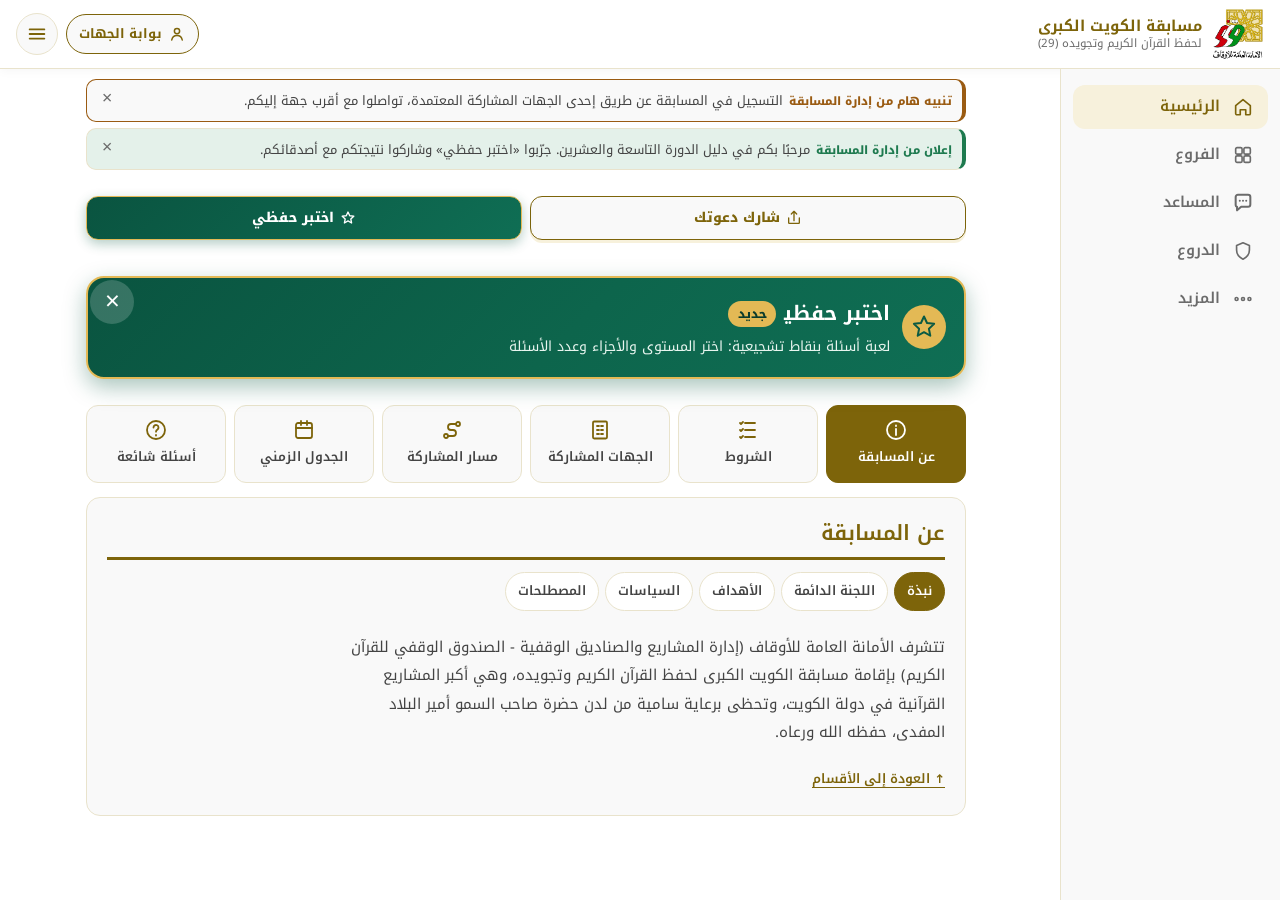
==== index.html @ 5ea348c8 "More page: «اختبر حفظي» as a wide button on top, contact and calculator under it Co-Authored-By: Cla" ====
<!doctype html>
<html lang="ar" dir="rtl">
<head>
<meta charset="utf-8">
<meta name="viewport" content="width=device-width, initial-scale=1, viewport-fit=cover">
<meta name="description" content="دليل تفاعلي لمسابقة الكويت الكبرى لحفظ القرآن الكريم وتجويده التاسعة والعشرين">
<link rel="icon" type="image/png" sizes="192x192" href="icon-192.png">
<link rel="apple-touch-icon" href="apple-touch-icon.png">
<link rel="manifest" href="manifest.webmanifest">
<meta name="apple-mobile-web-app-title" content="مسابقة القرآن 29">
<meta name="apple-mobile-web-app-capable" content="yes">
<meta name="mobile-web-app-capable" content="yes">
<meta name="apple-mobile-web-app-status-bar-style" content="default">
<meta property="og:type" content="website">
<meta property="og:url" content="https://almotawa80.github.io/quran29/">
<link rel="canonical" href="https://almotawa80.github.io/quran29/">
<meta property="og:locale" content="ar_KW">
<meta property="og:title" content="مسابقة الكويت الكبرى لحفظ القرآن الكريم وتجويده (29)">
<meta property="og:description" content="دليل تفاعلي: اعرف شريحتك وجوائزها، مع الشروط والمواعيد. التسجيل من 27 سبتمبر إلى 29 أكتوبر 2026 عن طريق الجهات المشاركة.">
<meta property="og:site_name" content="مسابقة الكويت الكبرى 29">
<meta property="og:image" content="https://almotawa80.github.io/quran29/og-image.png?v=3">
<meta property="og:image:secure_url" content="https://almotawa80.github.io/quran29/og-image.png?v=3">
<meta property="og:image:type" content="image/png">
<meta property="og:image:alt" content="مسابقة الكويت الكبرى لحفظ القرآن الكريم وتجويده 29">
<meta property="og:image:width" content="1200">
<meta property="og:image:height" content="630">
<meta name="twitter:card" content="summary_large_image">
<meta name="theme-color" content="#B8940F">
<meta name="build" content="20261003142158">
<script>
(function(){
  var B="20260926215315";
  function check(){
    if(!/^https?:/.test(location.protocol))return;
    fetch(location.pathname+"?check="+Date.now(),{cache:"no-store"}).then(function(r){return r.ok?r.text():""}).then(function(t){
      var m=t.match(/<meta name="build" content="(\d+)">/);
      if(m&&m[1]!==B&&m[1]>B){
        var u=new URL(location.href);if(u.searchParams.get("v")===m[1])return;
        u.searchParams.set("v",m[1]);location.replace(u.toString());
      }
    }).catch(function(){});
  }
  window.addEventListener("load",function(){setTimeout(check,400)});
  document.addEventListener("visibilitychange",function(){if(document.visibilityState==="visible")check()});
})();
</script>
<meta http-equiv="Cache-Control" content="no-cache">
<style>*,*::before,*::after{box-sizing:border-box}body{margin:0}img{max-width:100%}[hidden]{display:none!important}:root{padding-top:env(safe-area-inset-top,0px)}
@media (pointer:coarse),(max-width:640px){.coord-btn,.theme-tg{min-width:44px;min-height:44px}.cd-btn{min-height:44px;padding-top:0;padding-bottom:0;display:inline-flex;align-items:center}.faq-cat{min-height:44px}.to-sections{min-height:44px;display:inline-flex;align-items:center}}

.share-chip{background:var(--green-soft);color:var(--green);border-color:var(--green);font:inherit;font-size:13px;font-weight:700;cursor:pointer;min-height:32px}
@media (pointer:coarse),(max-width:640px){.share-chip{min-height:44px;padding-inline:16px}}
.sh-dlg{position:fixed;inset:0;z-index:230;background:rgba(0,0,0,.55);display:flex;align-items:flex-end;justify-content:center}
.sh-dlg[hidden]{display:none}
.sh-box{background:var(--surface);color:var(--ink);width:min(560px,100%);max-height:92vh;overflow:auto;border-radius:20px 20px 0 0;padding:16px 16px 20px;box-shadow:0 -8px 30px rgba(0,0,0,.25)}
@media (min-width:700px){.sh-dlg{align-items:center}.sh-box{border-radius:20px}}
.sh-h{display:flex;align-items:center;justify-content:space-between;font-size:18px}
.sh-box>.sh-h{display:flex;align-items:center;justify-content:space-between;gap:10px;font-size:18px}
.sh-x{border:0;background:none;color:var(--muted);font-size:28px;line-height:1;cursor:pointer;min-width:44px;min-height:44px}
.sh-p{margin:2px 0 10px;color:var(--muted);font-size:13.5px;line-height:1.7}
.sh-row{display:flex;flex-wrap:wrap;gap:8px;margin:8px 0}
.sh-c{font:inherit;font-size:13.5px;border:1px solid var(--line);background:var(--surface);color:var(--ink);border-radius:999px;padding:0 14px;min-height:40px;cursor:pointer}
.sh-c[aria-pressed=true]{background:var(--green);color:var(--surface);border-color:var(--green);font-weight:700}
.sh-l{display:block;font-size:13px;font-weight:700;margin-top:8px}
#shName{width:100%;box-sizing:border-box;font:inherit;font-size:16px;min-height:44px;padding:0 12px;border:1px solid var(--line);border-radius:10px;background:var(--bg);color:var(--ink);margin-top:4px}
.sh-pv{display:flex;justify-content:center;margin:12px 0;background:var(--bg);border-radius:14px;padding:10px}
#shCv{max-width:100%;max-height:46vh;width:auto;height:auto;border-radius:10px;box-shadow:0 4px 18px rgba(0,0,0,.25)}
.sh-acts{display:grid;grid-template-columns:1fr 1fr;gap:8px}
.sh-b{font:inherit;font-size:14px;font-weight:700;border:1px solid var(--line);background:var(--surface);color:var(--ink);border-radius:12px;min-height:46px;cursor:pointer}
.sh-b.pri{grid-column:1/-1;background:var(--green);color:var(--surface);border-color:var(--green)}
.sh-hint{margin-top:10px;color:var(--muted);font-size:12.5px;line-height:1.7}
.sh-msg{min-height:20px;margin-top:6px;font-size:13px;font-weight:700;color:var(--green)}
.qz-dlg{--qbad:#B3261E;--qbad-s:#FBE4E2;position:fixed;inset:0;z-index:210;background:rgba(0,0,0,.6);display:flex;align-items:flex-end;justify-content:center}
.is-dark .qz-dlg{--qbad:#F2877F;--qbad-s:#3A1917}
.qz-dlg[hidden]{display:none}
.qz-box{background:var(--bg);color:var(--ink);width:min(640px,100%);height:min(96dvh,100%);overflow:auto;border-radius:20px 20px 0 0;padding:14px 16px 28px;-webkit-overflow-scrolling:touch}
@media (min-width:700px){.qz-dlg{align-items:center}.qz-box{height:min(92vh,900px);border-radius:20px;box-shadow:0 20px 60px rgba(0,0,0,.35)}}
.qz-h{display:flex;align-items:flex-start;justify-content:space-between;gap:8px;margin-bottom:6px}
.qz-h b{font-size:22px;display:block;color:var(--green)}.qz-h small{color:var(--muted);font-size:13.5px}
.qz-x{border:0;background:none;color:var(--muted);min-width:44px;min-height:44px;display:grid;place-items:center;cursor:pointer;border-radius:12px}
.qz-x:hover{background:var(--surface)}
.qz-sec{margin:14px 0}.qz-sec h3{font-size:15px;margin:0 0 8px}.qz-sec h3 small{color:var(--muted);font-weight:500}
.qz-row{display:flex;flex-wrap:wrap;gap:8px}
.qz-c{font:inherit;font-size:14.5px;min-height:44px;padding:0 16px;border:1px solid var(--line);background:var(--surface);color:var(--ink);border-radius:999px;cursor:pointer}
.qz-c.s{font-size:13px;min-height:40px;padding:0 12px}
.qz-c[aria-checked=true],.qz-c[aria-pressed=true]{background:var(--green);color:var(--surface);border-color:var(--green);font-weight:700}
.qz-d{margin:8px 2px 0;color:var(--muted);font-size:13.5px}
.qz-juz{display:grid;grid-template-columns:repeat(6,1fr);gap:6px;margin-top:8px}
@media (min-width:520px){.qz-juz{grid-template-columns:repeat(10,1fr)}}
.qz-j{font:inherit;font-size:14px;min-height:44px;border:1px solid var(--line);background:var(--surface);color:var(--ink);border-radius:10px;cursor:pointer}
.qz-j[aria-pressed=true]{background:var(--green);color:var(--surface);border-color:var(--green);font-weight:700}
.qz-chk{display:flex;align-items:center;gap:10px;min-height:44px;margin:6px 0;font-size:14px}
.qz-chk input{width:22px;height:22px;accent-color:var(--green)}
.qz-go{display:block;width:100%;font:inherit;font-size:17px;font-weight:700;min-height:52px;border:0;border-radius:14px;background:var(--green);color:var(--surface);cursor:pointer;margin-top:12px}
.qz-go:disabled{opacity:.5;cursor:default}
.qz-sec2{font:inherit;font-size:15px;font-weight:700;min-height:48px;border:1px solid var(--green);border-radius:14px;background:var(--surface);color:var(--green);cursor:pointer;width:100%}
.qz-note{color:var(--muted);font-size:12.5px;line-height:1.8;margin:14px 0 0}
.qz-err{background:var(--qbad-s);color:var(--qbad);border-radius:10px;padding:10px 12px;font-size:14px;margin-top:10px}
.qz-top{display:flex;align-items:center;justify-content:space-between;gap:8px;margin-bottom:8px}
.qz-prog{flex:1;min-width:0}.qz-prog span{font-size:13.5px;color:var(--muted);font-weight:600}
.qz-prog i{display:block;height:8px;background:var(--line);border-radius:99px;margin-top:6px;overflow:hidden}.qz-prog u{display:block;height:100%;background:var(--green);border-radius:99px;transition:width .3s}
.qz-stat{display:flex;align-items:center;gap:2px}
.qz-pts,.qz-fire,.qz-hint{display:inline-flex;align-items:center;gap:4px;font-size:14px;color:var(--ink);padding:0 8px;min-height:44px}
.qz-pts svg{color:var(--gold)}.qz-fire svg{color:var(--muted)}.qz-fire.on svg{color:#D9541A}
.qz-hint{border:0;background:none;cursor:pointer;font:inherit;color:var(--green);font-weight:700}.qz-hint:disabled{opacity:.4;cursor:default}
.qz-time{height:6px;background:var(--line);border-radius:99px;overflow:hidden;margin-bottom:8px}.qz-time u{display:block;height:100%;width:100%;background:var(--green);transition:width .1s linear}.qz-time u.low{background:var(--qbad)}
.qz-conf{background:var(--gold-soft);border-radius:12px;padding:8px 12px;margin-bottom:8px;display:flex;align-items:center;gap:10px;flex-wrap:wrap;font-size:14px}
.qz-conf button{font:inherit;min-height:44px;padding:0 16px;border:1px solid var(--line);background:var(--surface);color:var(--ink);border-radius:10px;cursor:pointer}
@font-face{font-family:"KFGQPC Hafs";src:url("hafs.woff2?v=18") format("woff2");font-display:swap}
.qz-card{background:var(--surface);border:1px solid var(--line);border-radius:16px;padding:14px 14px 16px;margin-bottom:12px}
.qz-type{font-size:13px;color:var(--gold);font-weight:700;margin-bottom:8px}
.qz-q,.qz-full,.qz-t{font-family:"KFGQPC Hafs","Amiri Quran","Noto Naskh Arabic","Scheherazade New","Traditional Arabic",serif;font-variant-ligatures:normal}
.qz-q{font-size:clamp(22px,5.8vw,30px);line-height:2.15;text-align:center;word-spacing:2px}
.qz-dots{color:var(--gold)}
.qz-ch{display:grid;gap:8px}
.qz-o{display:flex;align-items:center;gap:12px;text-align:start;font:inherit;width:100%;min-height:60px;padding:10px 12px;border:1.5px solid var(--line);background:var(--surface);color:var(--ink);border-radius:14px;cursor:pointer;transition:border-color .15s,background .15s}
.qz-o:hover:not(:disabled){border-color:var(--green)}
.qz-o:disabled{cursor:default}
.qz-l{flex:none;width:32px;height:32px;border-radius:50%;background:var(--green-soft);color:var(--green);display:grid;place-items:center;font-weight:700;font-size:15px}
.qz-t{flex:1;font-size:20px;line-height:2.25;padding:2px 0}
.qz-o.short{min-height:68px}.qz-o.short .qz-t{text-align:center;font-size:23px;line-height:2.4}
.qz-o.ok{border-color:var(--ok);background:var(--green-soft)}.qz-o.ok .qz-l{background:var(--ok);color:var(--surface)}
.qz-o.no{border-color:var(--qbad);background:var(--qbad-s)}.qz-o.no .qz-l{background:var(--qbad);color:var(--surface)}
.qz-o.gone{opacity:.28}.qz-o:disabled:not(.ok):not(.no):not(.gone){opacity:.55}
.qz-fb{border-radius:16px;padding:12px 14px 14px;margin-top:12px;border:1px solid var(--line);background:var(--surface)}
.qz-fb.g{border-color:var(--ok)}.qz-fb.b{border-color:var(--qbad)}
.qz-fh{display:flex;align-items:center;justify-content:space-between;font-size:17px}.qz-fb.g .qz-fh b{color:var(--ok)}.qz-fb.b .qz-fh b{color:var(--qbad)}
.qz-add{background:var(--gold-soft);color:var(--gold);border-radius:99px;padding:2px 12px;font-weight:800}
.qz-s{margin:6px 0;font-size:14px;color:var(--muted)}
.qz-full{font-size:21px;line-height:2.1;margin:8px 0 2px;text-align:center}.qz-full b{color:var(--green);background:var(--green-soft);border-radius:6px;padding:0 4px}.qz-full.nx{margin-top:10px}
.qz-ref{font-size:13px;color:var(--muted);text-align:center}
.qz-res{text-align:center}
.qz-ring{position:relative;width:150px;height:150px;margin:8px auto}.qz-ring svg{width:100%;height:100%}.qz-ring .bg{fill:none;stroke:var(--line);stroke-width:10}.qz-ring .fg{fill:none;stroke:var(--green);stroke-width:10;stroke-linecap:round;transition:stroke-dashoffset .9s}
.qz-ring>div{position:absolute;inset:0;display:grid;place-content:center}.qz-ring b{font-size:30px;color:var(--green)}.qz-ring small{color:var(--muted);font-size:14px}
.qz-badge{display:inline-flex;align-items:center;gap:8px;background:var(--gold-soft);color:var(--gold);border-radius:99px;padding:8px 18px;font-size:19px}
.qz-bm{margin:8px 0 12px;color:var(--muted);font-size:14.5px}
.qz-kpis{display:grid;grid-template-columns:repeat(3,1fr);gap:8px;margin:8px 0}.qz-kpis div{background:var(--surface);border:1px solid var(--line);border-radius:12px;padding:8px 4px}.qz-kpis b{display:block;font-size:20px}.qz-kpis span{font-size:12px;color:var(--muted)}
.qz-rec{background:var(--green-soft);color:var(--green);border-radius:10px;padding:8px;font-weight:700;margin:8px 0}
.qz-acts{display:grid;gap:8px;margin:12px 0}.qz-acts .qz-go{margin-top:0}
.qz-rh{text-align:start;font-size:16px;margin:18px 0 8px}
.qz-rv{display:grid;gap:8px;text-align:start}.qz-rv details{background:var(--surface);border:1px solid var(--line);border-radius:12px}.qz-rv summary{cursor:pointer;padding:12px 14px;font-size:14px;min-height:44px;box-sizing:border-box;display:flex;align-items:center}.qz-in{padding:0 14px 12px}
.qz-gcard{display:flex;align-items:center;gap:12px;width:100%;text-align:start;font:inherit;background:var(--green);color:var(--surface);border:0;border-radius:16px;padding:14px 16px;margin:0 0 12px;cursor:pointer;min-height:64px}
.qz-gcard b{font-size:17px;display:block}.qz-gcard small{opacity:.9;font-size:13px}
.qz-gcard svg{flex:none}
.qz-gcard{position:relative;overflow:hidden;background:linear-gradient(135deg,#0A5440 0%,#0D654C 55%,#0F6E54 100%);color:#fff;border:2px solid #E3B955;box-shadow:0 8px 22px rgba(11,90,67,.35);min-height:84px;padding:16px 18px;border-radius:18px}
.qz-gcard b{font-size:20px;color:#fff}
.qz-gcard small{opacity:1;color:#E8F5EF;font-size:14px}
.qz-gcard>svg:first-child{width:44px;height:44px;padding:8px;border-radius:50%;background:#E3B955;color:#0B5A43;box-sizing:border-box}
.qz-gcard .qz-new{position:absolute;top:10px;inset-inline-end:12px;background:#E3B955;color:#0B3B2C;font-size:12px;font-weight:800;border-radius:999px;padding:2px 10px}
.qz-gcard .qz-go-ar{margin-inline-start:auto;flex:none;font-size:22px;font-weight:800;color:#E3B955}
.gann-wrap{display:grid;gap:10px;margin:0 0 12px}
.gann-wrap:empty{display:none}
.gann{position:relative;display:flex;gap:12px;align-items:flex-start;background:var(--gold-soft);color:var(--ink);border:1px solid var(--line);border-inline-start:5px solid var(--gold);border-radius:14px;padding:12px 14px;padding-inline-end:52px}
.gann:not(:has(>button)){padding-inline-end:14px}
.gann.warn{background:var(--surface);border-color:var(--warn);border-inline-start-color:var(--warn)}
.gann>svg{flex:none;width:26px;height:26px;color:var(--gold);margin-top:2px}
.gann.warn>svg{color:var(--warn)}
.gann b{display:block;font-size:13px;color:var(--gold);font-weight:800;line-height:1.5}
.gann.warn b{color:var(--warn)}
.gann p{margin:2px 0 0;line-height:1.8;white-space:pre-wrap;font-size:15px}
.gann a{display:inline-flex;align-items:center;min-height:40px;margin-top:8px;padding:4px 16px;border-radius:999px;background:var(--green);color:var(--surface);font-weight:700;font-size:14px;text-decoration:none}
.gann a:focus-visible,.gann button:focus-visible{outline:3px solid var(--gold);outline-offset:2px}
.gann button{position:absolute;top:4px;inset-inline-end:4px;width:44px;height:44px;border:0;border-radius:50%;background:none;color:var(--muted);font:inherit;font-size:24px;line-height:1;cursor:pointer}
.gann button:hover{background:var(--line)}
.team{display:grid;gap:12px}
.tm-lead{display:grid;grid-template-columns:1fr 1fr;gap:12px}
.tm-grid{display:grid;grid-template-columns:repeat(auto-fit,minmax(150px,1fr));gap:12px}
.tm-card{display:flex;flex-direction:column;align-items:center;text-align:center;gap:2px;padding:16px 10px 14px;border:1px solid var(--line);border-radius:16px;background:var(--surface)}
.tm-card img{width:92px;height:92px;border-radius:50%;object-fit:cover;margin-bottom:8px;box-shadow:0 0 0 3px var(--surface),0 0 0 5px var(--gold-soft)}
.tm-card.lead{border-color:var(--gold);background:linear-gradient(180deg,var(--gold-soft),var(--surface) 70%)}
.tm-card.lead img{width:116px;height:116px;box-shadow:0 0 0 3px var(--surface),0 0 0 6px var(--gold)}
.tm-t{font-size:12.5px;color:var(--muted)}
.tm-card b{font-size:15px;line-height:1.5;color:var(--ink)}
.tm-r{margin-top:6px;font-size:12.5px;font-weight:700;color:var(--muted);background:var(--bg);border:1px solid var(--line);border-radius:999px;padding:1px 12px}
.tm-r.hi{color:var(--gold);border-color:var(--gold);background:var(--surface)}
.tm-note{font-size:12.5px;color:var(--muted);margin:0;text-align:center}
@media (max-width:380px){.tm-lead{grid-template-columns:1fr}}
.pt-bye{position:fixed;left:50%;transform:translateX(-50%);bottom:calc(92px + env(safe-area-inset-bottom,0px));z-index:9000;display:flex;align-items:center;gap:10px;max-width:calc(100vw - 32px);background:var(--ink);color:var(--bg);border-radius:14px;padding:8px 8px 8px 8px;padding-inline-start:16px;box-shadow:0 10px 30px rgba(0,0,0,.25);font-size:14px;animation:ptBye .25s ease-out}
.pt-bye span{font-weight:700;white-space:nowrap}
.pt-bye button{min-height:44px;border:0;border-radius:10px;background:var(--gold-soft);color:var(--ink);font:inherit;font-weight:800;padding:0 14px;cursor:pointer;white-space:nowrap}
.pt-bye button.x{background:transparent;color:var(--bg);font-size:22px;min-width:44px;padding:0}
.pt-bye button:focus-visible{outline:3px solid var(--gold);outline-offset:2px}
@keyframes ptBye{from{opacity:0;transform:translate(-50%,10px)}to{opacity:1;transform:translate(-50%,0)}}
@media (prefers-reduced-motion:reduce){.pt-bye{animation:none}}
.qz-promo{position:relative;margin:0 0 12px}
.qz-promo .qz-gcard{margin:0;padding-inline-end:58px}
.qz-promo .qz-new{position:static;margin-inline-start:8px;vertical-align:middle;background:#E3B955;color:#0B3B2C;font-size:12px;font-weight:800;border-radius:999px;padding:2px 10px}
.qz-pclose{position:absolute;top:4px;inset-inline-end:4px;z-index:2;width:44px;height:44px;border:0;border-radius:50%;background:rgba(255,255,255,.18);color:#fff;font:inherit;font-size:26px;line-height:1;cursor:pointer}
.qz-pclose:hover{background:rgba(255,255,255,.3)}
.qz-pclose:focus-visible{outline:3px solid #E3B955;outline-offset:1px}
.qz-gcard::after{content:"";position:absolute;inset:0;background:linear-gradient(110deg,transparent 30%,rgba(255,255,255,.18) 50%,transparent 70%);transform:translateX(100%);animation:qzShine 3.2s ease-in-out 1s infinite;pointer-events:none}
@keyframes qzShine{0%{transform:translateX(100%)}45%,100%{transform:translateX(-100%)}}
.qz-gcard:hover{filter:brightness(1.06)}
.qz-gcard:focus-visible{outline:3px solid #E3B955;outline-offset:3px}
.chip.game-chip{background:linear-gradient(135deg,#0A5440,#0F6E54);color:#fff;border:1.5px solid #E3B955;font-weight:800;box-shadow:0 3px 10px rgba(11,90,67,.3)}
@media (prefers-reduced-motion:reduce){.qz-gcard::after{animation:none;display:none}}

@media (prefers-reduced-motion:reduce){.qz-prog u,.qz-ring .fg,.qz-time u{transition:none}}
.game-chip{background:var(--gold-soft);color:var(--gold);border-color:var(--gold);font:inherit;font-size:13px;font-weight:700;cursor:pointer;min-height:32px}
@media (pointer:coarse),(max-width:640px){.game-chip{min-height:44px;padding-inline:16px}}
.hb-row{display:grid;grid-template-columns:1fr 1fr;gap:10px;margin-top:14px;padding-top:14px;border-top:1px dashed var(--line)}
.hb-row .hb{display:flex;align-items:center;justify-content:center;gap:8px;min-height:52px;padding:8px 12px;border-radius:14px;font:inherit;font-size:16px;font-weight:800;cursor:pointer;line-height:1.3;transition:transform .12s,filter .12s;text-align:center}
.hb-row .hb svg{flex:none;width:22px;height:22px}
.hb-row .hb:active{transform:scale(.97)}
.hb-row .hb:focus-visible{outline:3px solid var(--gold);outline-offset:2px}
.hb-row .share-chip{background:var(--surface);color:var(--green);border:2px solid var(--green);box-shadow:0 3px 0 var(--green-soft)}
.hb-row .game-chip{background:linear-gradient(135deg,#0A5440,#0F6E54);color:#fff;border:2px solid #E3B955;box-shadow:0 4px 12px rgba(11,90,67,.3)}
@media (max-width:340px){.hb-row{grid-template-columns:1fr}}

.sh-view{position:fixed;inset:0;z-index:240;background:rgba(0,0,0,.98);display:flex;flex-direction:column;align-items:center;justify-content:center;gap:12px;padding:16px;box-sizing:border-box}
.sh-view[hidden]{display:none}
.sh-view img{max-width:100%;max-height:70vh;border-radius:12px;-webkit-touch-callout:default;-webkit-user-select:auto;user-select:auto;touch-action:manipulation}
.sh-view p{color:#fff;text-align:center;font-size:15px;line-height:1.8;margin:0;max-width:440px}
.sh-view .sh-vb{font:inherit;font-weight:700;min-height:48px;padding:0 22px;border-radius:12px;border:0;background:#fff;color:#111;cursor:pointer}
.sh-acts .sh-b.sm{font-weight:600;font-size:13px;min-height:44px}

#shPv{display:block;max-width:100%;max-height:46vh;width:auto;height:auto;border-radius:10px;box-shadow:0 4px 18px rgba(0,0,0,.25);-webkit-touch-callout:default;-webkit-user-select:auto;user-select:auto;touch-action:manipulation}
.sh-tip{background:var(--gold-soft);color:var(--gold);border-radius:10px;padding:8px 12px;font-size:13.5px;font-weight:700;margin-top:10px;line-height:1.7}
.sh-txt{display:block;width:100%;box-sizing:border-box;font:inherit;font-size:14px;line-height:1.7;margin-top:10px;border:1px solid var(--line);border-radius:10px;background:var(--bg);color:var(--ink);padding:10px;resize:none;min-height:84px}
a.sh-b{display:grid;place-items:center;text-decoration:none;text-align:center;box-sizing:border-box}
</style>
<title>مسابقة الكويت الكبرى ٢٩</title>
<link rel="preconnect" href="https://fonts.googleapis.com">
<link rel="stylesheet" href="https://fonts.googleapis.com/css2?family=Noto+Kufi+Arabic:wght@400;500;600;700&family=IBM+Plex+Sans+Arabic:wght@400;500;600;700&family=Amiri+Quran&display=swap">
<style>
:root{
  --bg:#F4F7F4; --surface:#FFFFFF; --ink:#13241E; --muted:#5B6C64; --line:#DCE5DF;
  --green:#0F5A43; --green-soft:#E3EFE9; --gold:#85641B; --gold-soft:#F6EEDB;
  --ok:#1E7A4F; --warn:#9A5B12;
  --display:"Noto Kufi Arabic","IBM Plex Sans Arabic",Tahoma,sans-serif;
  --body:"Noto Kufi Arabic","IBM Plex Sans Arabic",Tahoma,sans-serif;
}
@media (prefers-color-scheme: dark){
  :root:not([data-theme="light"]){
    color-scheme:dark;
    --bg:#0C1613; --surface:#13211C; --ink:#E4EDE8; --muted:#95A89F; --line:#24362F;
    --green:#5CC49A; --green-soft:#17312A; --gold:#D8B45E; --gold-soft:#2C2616;
    --ok:#6FD3A1; --warn:#E3A55A;
  }
}
:root[data-theme="dark"]{
  color-scheme:dark;
  --bg:#0C1613; --surface:#13211C; --ink:#E4EDE8; --muted:#95A89F; --line:#24362F;
  --green:#5CC49A; --green-soft:#17312A; --gold:#D8B45E; --gold-soft:#2C2616;
  --ok:#6FD3A1; --warn:#E3A55A;
}
*{box-sizing:border-box}
body{margin:0;background:var(--bg);color:var(--ink);font-family:var(--body);font-size:15px;line-height:1.75;direction:rtl;padding-inline:16px;padding-block:0 48px}
.wrap{max-width:880px;margin-inline:auto;display:flex;flex-direction:column;gap:28px}
h1,h2,h3{font-family:var(--display);text-wrap:balance;margin:0;line-height:1.3}
h2{font-size:26px;color:var(--green)}
h3{font-size:19px}
p{margin:0}
.num{font-variant-numeric:tabular-nums}

/* header */
.org-logo{width:84px;height:auto;display:block}.org-logo.dk{display:none}html.is-dark .org-logo.lt{display:none}html.is-dark .org-logo.dk{display:block}
header{padding-block:18px 8px;display:flex;flex-direction:column;gap:10px}
.eyebrow{font-size:12.5px;letter-spacing:.04em;color:var(--gold);font-weight:600}
header h1{font-size:clamp(30px,6vw,44px);color:var(--ink)}
header h1 span{color:var(--green)}
header .lede{color:var(--muted);max-width:62ch}
.facts{display:flex;flex-wrap:wrap;gap:8px;margin-top:6px}
.chip{border:1px solid var(--line);background:var(--surface);border-radius:999px;padding:4px 12px;font-size:13px;color:var(--muted)}
.chip b{color:var(--ink);font-weight:600}

/* finder */
.finder{background:var(--surface);border:1px solid var(--line);border-radius:14px;padding:20px;display:flex;flex-direction:column;gap:16px}
.finder-head{display:flex;flex-direction:column;gap:4px}
.finder-head p{color:var(--muted);font-size:14px}
.fields{display:grid;grid-template-columns:repeat(auto-fit,minmax(180px,1fr));gap:12px}
.field{display:flex;flex-direction:column;gap:6px}
.field label{font-size:13px;font-weight:600;color:var(--muted)}
.field input,.field select{font:inherit;font-size:15px;line-height:1.3;color:var(--ink);background-color:var(--bg);border:1px solid var(--line);border-radius:10px;padding:0 12px;width:100%;height:46px;margin:0;-webkit-appearance:none;appearance:none;box-sizing:border-box}
.field select{padding-inline-end:36px;background-image:url("data:image/svg+xml,%3Csvg xmlns='http://www.w3.org/2000/svg' width='12' height='8' viewBox='0 0 12 8'%3E%3Cpath d='M1 1.5l5 5 5-5' fill='none' stroke='%238A968F' stroke-width='1.8' stroke-linecap='round' stroke-linejoin='round'/%3E%3C/svg%3E");background-repeat:no-repeat;background-position:left 14px center;background-size:12px 8px}
.field input[type=number]{-moz-appearance:textfield}
.field input[type=number]::-webkit-inner-spin-button,.field input[type=number]::-webkit-outer-spin-button{-webkit-appearance:none;margin:0}
.check{min-height:46px}
.field input:focus,.field select:focus,.tab:focus-visible,.band:focus-visible,button:focus-visible{outline:2px solid var(--green);outline-offset:2px}
.check{display:flex;align-items:center;gap:8px;font-size:14px;align-self:end;padding-block:10px}
.check input{width:18px;height:18px;accent-color:var(--green)}
.results{display:flex;flex-direction:column;gap:10px}
.res{border:1px solid var(--line);border-radius:12px;padding:14px 16px;display:grid;grid-template-columns:1fr auto;gap:4px 16px;align-items:center}
.res.best{border-color:var(--gold);background:var(--gold-soft)}
.res .rb{font-weight:700}
.res .rs{color:var(--muted);font-size:13.5px}
.res .rp{grid-row:1 / span 2;grid-column:2;text-align:left;display:flex;flex-direction:column;align-items:flex-end}
.res .rp strong{font-size:20px;color:var(--green);font-variant-numeric:tabular-nums}
.res .rp small{color:var(--muted);font-size:12px}
.tag{display:inline-block;font-size:11.5px;font-weight:600;color:var(--gold);border:1px solid var(--gold);border-radius:999px;padding:0 8px;margin-inline-start:6px;vertical-align:middle}
.res.match{border:2px solid var(--green);background:var(--green-soft)}
.res.match .rb{color:var(--green)}
.tag.match-tag{background:var(--green);border-color:var(--green);color:var(--bg)}
.res.soon{border:2px dashed var(--gold);grid-template-columns:1fr;background:transparent}
.res.soon .rb{color:var(--gold)}
.tag.near{background:var(--gold);border-color:var(--gold);color:var(--bg)}
.res .rn.hl{color:var(--ink);font-weight:600;font-size:14px;background:var(--gold-soft);border-inline-start:3px solid var(--gold);border-radius:0;padding:8px 10px;margin-top:4px}
.tag.muted{color:var(--muted);border-color:var(--line)}
.res .rn{grid-column:1 / -1;font-size:13px;color:var(--muted)}
.empty{color:var(--muted);font-size:14px;padding:6px 0}
.hint{font-size:13px;color:var(--muted);border-top:1px dashed var(--line);padding-top:12px}

/* tabs */
.section{display:flex;flex-direction:column;gap:14px}
.section>h2.sr-only+*{margin-top:16px}
.sr-only{position:absolute!important;width:1px!important;height:1px!important;padding:0!important;margin:-1px!important;overflow:hidden!important;clip:rect(0 0 0 0)!important;clip-path:inset(50%)!important;white-space:nowrap!important;border:0!important}
.tabs{scroll-margin-top:16px;display:grid;grid-template-columns:repeat(3,1fr);gap:8px}
@media (min-width:720px){.tabs{grid-template-columns:repeat(6,1fr)}}
.tab{font:inherit;font-size:13px;font-weight:600;line-height:1.35;background:var(--surface);color:var(--ink);border:1px solid var(--line);border-radius:12px;padding:12px 4px 10px;cursor:pointer;text-align:center;display:flex;flex-direction:column;align-items:center;gap:6px;min-height:78px}
.tab svg{width:24px;height:24px;color:var(--green)}
.tab:hover{border-color:var(--green);background:var(--green-soft)}
.tab[aria-selected="true"]{background:var(--green);border-color:var(--green);color:var(--bg)}
.tab[aria-selected="true"] svg{color:var(--bg)}
.panel{background:var(--surface);border:1px solid var(--line);border-radius:14px;padding:20px;display:flex;flex-direction:column;gap:14px}
.panel .def{color:var(--muted);max-width:68ch}
.bands{display:flex;flex-wrap:wrap;gap:6px}
.ages-wrap{display:flex;flex-direction:column;gap:8px}
.ages-label{font-size:12.5px;font-weight:600;color:var(--muted)}
.ages{display:grid;grid-template-columns:repeat(5,1fr);gap:0;border:1px solid var(--line);border-radius:12px;overflow:hidden;background:var(--bg)}
.age{font:inherit;background:transparent;color:var(--ink);border:0;padding:10px 2px;cursor:pointer;min-width:0}
.age+.age{border-inline-start:1px solid var(--line)}
.age b{font-size:15px;font-variant-numeric:tabular-nums;white-space:nowrap}
.age[aria-pressed="true"]{background:var(--green);color:var(--bg)}
.age:focus-visible{outline:2px solid var(--gold);outline-offset:-2px}
.ages-sel{font-weight:600;color:var(--green)}
.ages-note{font-size:12.5px;color:var(--muted)}
@media (max-width:360px){.age b{font-size:13px}}
.ages.s3{grid-template-columns:repeat(3,1fr)}
.ages.s3 .age b{white-space:normal;font-size:13.5px;line-height:1.4;display:block}
.sp-pane{display:flex;flex-direction:column;gap:12px}
.sp-pane[hidden]{display:none}
.sp-prize{font-size:15px;font-weight:600;color:var(--ink);background:var(--green-soft);border-radius:10px;padding:10px 14px}
.sp-prize b{color:var(--green);font-variant-numeric:tabular-nums}
.sp-list{display:flex;flex-direction:column;gap:8px}
.sp-card{border:1px solid var(--line);border-radius:12px;padding:12px 14px;display:flex;flex-direction:column;gap:4px;background:var(--bg)}
.sp-h{font-weight:700}
.sp-s{font-size:13.5px;color:var(--muted)}
.sp-p{display:flex;flex-wrap:wrap;gap:4px 14px;font-size:13px;color:var(--muted);margin-top:2px}
.sp-p b{color:var(--ink);font-variant-numeric:tabular-nums}
.sp-p span:first-child b{color:var(--green)}
.band{font:inherit;font-size:13px;background:var(--bg);color:var(--ink);border:1px solid var(--line);border-radius:8px;padding:4px 10px;cursor:pointer}
.band[aria-pressed="true"]{border-color:var(--gold);background:var(--gold-soft);font-weight:600}
.tbl{overflow-x:auto}
table{width:100%;border-collapse:collapse;font-size:14px;min-width:0}
th,td{padding:9px 10px;text-align:right;border-bottom:1px solid var(--line);vertical-align:top}
th{font-size:12.5px;color:var(--muted);font-weight:600;letter-spacing:.02em}
td.m{font-variant-numeric:tabular-nums;white-space:nowrap}
@media (max-width:520px){
  th,td{padding:8px 5px;font-size:13px}
  th{font-size:11.5px}
  .panel,.card{padding-inline:14px}
  details .inner.tbl{padding-inline:8px}
  #panel-qiraat td.m{white-space:normal}
}
#sh-points table td.m,#sh-points table th:not(:first-child){text-align:center}
td.m.first{color:var(--green);font-weight:700}
tr:last-child td{border-bottom:0}
.note{font-size:13px;color:var(--warn);background:transparent;border-inline-start:3px solid var(--warn);padding-inline-start:10px}
ul.plain{margin:0;padding-inline-start:20px;display:flex;flex-direction:column;gap:4px}

/* rules */
.grid2{display:grid;grid-template-columns:repeat(auto-fit,minmax(260px,1fr));gap:14px}
.card{background:var(--surface);border:1px solid var(--line);border-radius:14px;padding:18px;display:flex;flex-direction:column;gap:10px}
.about{display:flex;flex-direction:column;gap:8px}
details[open] summary{color:var(--green)}
.thresh{display:grid;grid-template-columns:repeat(3,1fr);gap:8px;text-align:center}
.thresh div{border:1px solid var(--line);border-radius:10px;padding:8px 4px}
.thresh b{display:block;font-size:22px;color:var(--green);font-variant-numeric:tabular-nums;font-family:var(--body)}
.thresh span{font-size:12px;color:var(--muted)}
.thresh b small{font-size:12px;font-weight:600}
ol.rules .thresh{margin-top:8px}
@media (max-width:520px){table.stbl th,table.stbl td{padding:8px 3px}table.stbl td.m{white-space:normal}table.stbl td:nth-child(2){white-space:nowrap}}
ol.rules{margin:0;padding-inline-start:22px;display:flex;flex-direction:column;gap:6px}
details{border:1px solid var(--line);border-radius:12px;background:var(--surface)}
details summary{cursor:pointer;padding:12px 16px;font-weight:600;list-style-position:inside}
details .inner{padding:0 16px 16px;display:flex;flex-direction:column;gap:10px}
.contact{display:flex;flex-wrap:wrap;gap:10px;align-items:center}
.wa-item{display:inline-flex;align-items:center;gap:6px}
.wa{display:inline-flex;align-items:center;gap:8px;font-size:16px;font-weight:600;text-decoration:none;color:#fff;background:#187A47;border-radius:10px;padding:8px 14px}
.wa svg{width:20px;height:20px}
.wa:focus-visible{outline:2px solid var(--green);outline-offset:2px}
.doc-link{display:inline-flex;align-items:center;gap:8px;font-weight:600;text-decoration:none;color:var(--green);background:var(--green-soft);border:1px solid var(--line);border-radius:10px;padding:8px 14px}
.doc-link svg{width:20px;height:20px}
.doc-link:focus-visible{outline:2px solid var(--green);outline-offset:2px}
.ig-link{display:inline-flex;align-items:center;gap:10px;text-decoration:none;color:var(--ink);background:var(--surface);border:1px solid var(--line);border-radius:10px;padding:7px 14px;font-weight:600}
.ig-link svg{width:22px;height:22px;color:#C13584;flex:none}
.ig-link span{display:flex;flex-direction:column;line-height:1.3}
.ig-link small{font-size:12.5px;color:var(--muted);font-weight:400;text-align:right}
.ig-link:focus-visible{outline:2px solid var(--green);outline-offset:2px}
.copy.mini{font-size:12.5px;padding:6px 10px}
.copy{font:inherit;font-size:14px;font-variant-numeric:tabular-nums;background:var(--green-soft);color:var(--ink);border:1px solid var(--line);border-radius:10px;padding:6px 12px;cursor:pointer}
.copy.done{border-color:var(--ok);color:var(--ok)}
details.calc-d>summary{cursor:pointer;display:flex;flex-direction:column;gap:2px;list-style:none;padding-inline-end:28px;position:relative}
details.calc-d>summary::-webkit-details-marker{display:none}
details#sh-points>summary,details.calc-d>summary{cursor:default;pointer-events:none;list-style:none;padding-inline-end:0}
details#sh-points>summary::after,details#sh-points>summary::before,details.calc-d>summary::after,details#sh-points>summary::marker,details#sh-points>summary::-webkit-details-marker,details.calc-d>summary::marker{content:none;display:none}
details.calc-d>summary::after{content:"▾";position:absolute;inset-inline-end:0;top:4px;color:var(--muted);transition:transform .2s}
details.calc-d[open]>summary::after{transform:rotate(180deg)}
details.calc-d>summary span{font-family:var(--display);font-size:22px;color:var(--green);font-weight:700}
details.calc-d>summary small{font-size:13px;color:var(--muted)}
.calc-in{display:flex;flex-direction:column;gap:16px;padding-top:14px}
.calc-total{display:flex;flex-wrap:wrap;align-items:center;gap:10px 24px}
.calc-total div{display:flex;flex-direction:column}
.calc-total span{font-size:12.5px;color:var(--muted)}
.calc-total strong{font-size:30px;line-height:1.2;color:var(--green)}
.calc-total .copy{margin-inline-start:auto}
table.calc{min-width:0}
table.calc td,table.calc th{padding:6px 4px}
table.calc input{width:52px;font:inherit;font-variant-numeric:tabular-nums;text-align:center;color:var(--ink);background:var(--bg);border:1px solid var(--line);border-radius:8px;padding:4px 2px}
table.calc input:focus{outline:2px solid var(--green);outline-offset:1px}
table.calc tr.has td:first-child{color:var(--green);font-weight:600}
footer{color:var(--muted);font-size:12.5px;border-top:1px solid var(--line);padding-top:14px}
.look{display:flex;flex-direction:column;align-items:flex-start;gap:14px}
.look>.look-group{justify-content:space-between;width:100%;flex-wrap:wrap}
.tabbar{position:fixed;bottom:0;left:0;right:0;z-index:30;background:var(--surface);border-top:1px solid var(--line);padding:6px 8px calc(env(safe-area-inset-bottom,0px) + 6px);display:flex;justify-content:center;box-shadow:0 -4px 16px rgba(0,0,0,.06)}
.tabbar-in{display:grid;grid-template-columns:repeat(5,1fr);gap:2px;width:100%;max-width:560px}
.tb{font:inherit;font-size:11.5px;font-weight:600;line-height:1.3;background:none;border:0;border-radius:10px;color:var(--muted);padding:6px 2px;cursor:pointer;display:flex;flex-direction:column;align-items:center;gap:3px}
.tb svg{width:22px;height:22px}
.tb.active{color:var(--green);background:var(--green-soft)}
body{padding-bottom:calc(env(safe-area-inset-bottom,0px) + 84px)}
.about-card .ap-index{margin-top:2px}
.ap-index{display:flex;flex-wrap:wrap;gap:6px}
.about-view{display:flex;flex-direction:column;gap:14px}
.srch{display:flex;align-items:center;gap:8px;background:var(--surface);border:1px solid var(--line);border-radius:12px;padding:0 12px;height:48px}
.srch:focus-within{border-color:var(--green);box-shadow:0 0 0 3px var(--green-soft)}
.srch svg{width:20px;height:20px;color:var(--muted);flex:none}
.srch input{flex:1;min-width:0;font:inherit;font-size:15px;color:var(--ink);background:transparent;border:0;outline:none;height:100%;-webkit-appearance:none;appearance:none}
.srch input::-webkit-search-cancel-button{display:none}
.srch button{font:inherit;font-size:22px;line-height:1;background:none;border:0;color:var(--muted);cursor:pointer;padding:4px}
.srch-res{display:flex;flex-direction:column;gap:6px;background:var(--surface);border:1px solid var(--line);border-radius:12px;padding:10px}
.srch-n{font-size:13px;color:var(--muted);padding:2px 4px}
.srch-item{font:inherit;text-align:right;background:var(--bg);border:1px solid var(--line);border-radius:10px;padding:10px 12px;cursor:pointer;display:flex;flex-direction:column;gap:3px;color:var(--ink)}
.srch-item:hover{border-color:var(--green)}
.srch-sec{font-size:12px;font-weight:600;color:var(--green)}
.srch-tx{font-size:14px;line-height:1.6}
mark{background:var(--gold-soft);color:var(--ink);border-radius:3px;padding:0 2px;box-shadow:inset 0 -2px 0 var(--gold)}
@keyframes flash{0%,60%{background:var(--gold-soft)}100%{background:transparent}}
.flash{animation:flash 1.6s ease;border-radius:8px}
@media (prefers-reduced-motion:reduce){.flash{animation:none;outline:2px solid var(--gold)}}
.share-msg{white-space:pre-line;font-size:14px;line-height:1.8;background:var(--bg);border:1px dashed var(--line);border-radius:10px;padding:12px 14px}
.share-url{display:block;direction:ltr;text-align:left;font-size:13px;color:var(--green);overflow-wrap:anywhere;word-break:break-all;background:var(--surface);border:1px solid var(--line);border-radius:8px;padding:6px 10px;margin-block:6px;font-family:ui-monospace,Menlo,Consolas,monospace;line-height:1.5}
.share-msg{overflow:hidden}
.share-btns{display:flex;flex-wrap:wrap;gap:8px;align-items:center}
.share-btns .copy{padding:8px 14px}
.to-top{position:fixed;left:14px;bottom:calc(env(safe-area-inset-bottom,0px) + 86px);z-index:29;display:flex;flex-direction:column;align-items:center;gap:0;width:50px;height:50px;justify-content:center;border-radius:50%;border:1px solid var(--line);background:var(--surface);color:var(--green);box-shadow:0 4px 14px rgba(0,0,0,.16);cursor:pointer;font:inherit;font-size:10.5px;font-weight:600;line-height:1}
.to-top svg{width:20px;height:20px}
.to-top:focus-visible{outline:2px solid var(--green);outline-offset:2px}
.to-sections{align-self:flex-start;display:block;margin-top:4px;font:inherit;font-size:13px;font-weight:600;color:var(--green);background:none;border:0;padding:4px 0;cursor:pointer;text-decoration:underline;text-underline-offset:4px}
.set-list{display:flex;flex-direction:column;background:var(--surface);border:1px solid var(--line);border-radius:14px;overflow:hidden;margin-top:6px}
.set-row{font:inherit;display:flex;align-items:center;gap:14px;width:100%;text-align:right;background:transparent;border:0;color:var(--ink);padding:14px 16px;cursor:pointer;position:relative}
.set-row+.set-row::before{content:"";position:absolute;top:0;inset-inline-start:66px;inset-inline-end:0;height:1px;background:var(--line)}
.set-row:hover,.set-row:active{background:var(--green-soft)}
.set-row:focus-visible{outline:2px solid var(--green);outline-offset:-2px}
.set-ic{width:36px;height:36px;border-radius:10px;background:var(--green);color:var(--bg);display:grid;place-items:center;flex:none}
.set-ic svg{width:20px;height:20px}
.set-tx{flex:1;display:flex;flex-direction:column;gap:1px;min-width:0}
.set-tx b{font-size:15.5px;font-weight:600}
.set-tx small{font-size:12.5px;color:var(--muted)}
.set-chev{width:18px;height:18px;color:var(--muted);flex:none}
#moreNav.set-list{display:grid;grid-template-columns:repeat(2,1fr);gap:10px;background:transparent;border:0;border-radius:0;overflow:visible}
@media (min-width:720px){#moreNav.set-list{grid-template-columns:repeat(4,1fr)}}
#moreNav .set-row{flex-direction:column;justify-content:flex-start;gap:8px;text-align:center;padding:16px 8px 14px;background:var(--surface);border:1px solid var(--line);border-radius:14px;min-height:128px;transition:border-color .15s,background .15s,transform .12s}
#moreNav .set-row+.set-row::before{display:none}
#moreNav .set-row:hover{border-color:var(--green);background:var(--green-soft)}
#moreNav .set-row:active{transform:scale(.97)}
#moreNav .set-row:focus-visible{outline:2px solid var(--green);outline-offset:2px}
#moreNav .set-ic{width:46px;height:46px;border-radius:50%;background:var(--green-soft);color:var(--green)}
#moreNav .set-ic svg{width:24px;height:24px}
#moreNav .set-tx{flex:none;align-items:center;gap:3px}
#moreNav .set-tx b{font-size:14.5px;line-height:1.35}
#moreNav .set-tx small{font-size:12px;line-height:1.45}
#moreNav .set-chev{display:none}
#moreNav .set-row{min-height:104px;padding:12px 6px 10px;gap:6px}
#moreNav .set-ic{width:40px;height:40px}
#moreNav .set-row[aria-selected="true"]{background:var(--green);border-color:var(--green);color:var(--bg)}
#moreNav .set-row[aria-selected="true"] .set-ic{background:rgba(255,255,255,.22);color:var(--bg)}
#moreNav .set-row[aria-selected="true"] .set-tx small{color:var(--bg);opacity:.85}
#moreNav{margin-bottom:6px}
.more-back{padding-top:6px}
.more-back button{font:inherit;font-size:15px;font-weight:600;display:inline-flex;align-items:center;gap:4px;background:none;border:0;color:var(--green);cursor:pointer;padding:6px 0}
.more-back svg{width:20px;height:20px}
@keyframes slideIn{from{transform:translateX(-24px);opacity:.4}to{transform:none;opacity:1}}
.slide-in{animation:slideIn .22s ease-out}
@media (prefers-reduced-motion:reduce){.slide-in{animation:none}}
.ai-fab{position:fixed;right:14px;bottom:calc(env(safe-area-inset-bottom,0px) + 86px);z-index:29;display:flex;align-items:center;gap:6px;height:46px;padding:0 16px 0 14px;border-radius:999px;border:0;background:var(--green);color:var(--bg);box-shadow:0 4px 14px rgba(0,0,0,.2);cursor:pointer;font:inherit;font-size:14px;font-weight:600}
.ai-fab svg{width:22px;height:22px}
.ai-fab:focus-visible{outline:2px solid var(--ink);outline-offset:2px}
html.ai-open .ai-fab,html.ai-open .to-top{display:none}
.ai-scrim{position:fixed;inset:0;background:rgba(0,0,0,.35);z-index:44}
.ai-sheet{position:fixed;z-index:45;right:0;left:0;bottom:0;margin-inline:auto;max-width:480px;height:min(82vh,680px);background:var(--bg);border:1px solid var(--line);border-bottom:0;border-radius:18px 18px 0 0;display:flex;flex-direction:column;box-shadow:0 -8px 30px rgba(0,0,0,.2);padding-bottom:env(safe-area-inset-bottom,0px)}
.ai-sheet[hidden]{display:none}
@media (prefers-reduced-motion:no-preference){.ai-sheet:not([hidden]){animation:aiUp .22s ease-out}@keyframes aiUp{from{transform:translateY(24px);opacity:.5}to{transform:none;opacity:1}}}
.ai-head{display:flex;align-items:center;gap:10px;padding:12px 14px;border-bottom:1px solid var(--line)}
.ai-av{width:36px;height:36px;border-radius:50%;background:var(--green);color:var(--bg);display:grid;place-items:center;flex:none}
.ai-av svg{width:20px;height:20px}
.ai-ht{flex:1;display:flex;flex-direction:column;line-height:1.4}
.ai-ht b{font-size:15.5px}
.ai-ht small{font-size:12px;color:var(--muted)}
.ai-x{font:inherit;font-size:26px;line-height:1;background:none;border:0;color:var(--muted);cursor:pointer;padding:4px 8px}
.ai-log{flex:1;overflow-y:auto;padding:14px;display:flex;flex-direction:column;gap:10px;overscroll-behavior:contain}
.ai-msg{max-width:88%;padding:10px 13px;border-radius:14px;font-size:14.5px;line-height:1.8}
.ai-msg.bot{align-self:flex-start;background:var(--surface);border:1px solid var(--line);border-start-start-radius:4px}
.ai-msg.me{align-self:flex-end;background:var(--green);color:var(--bg);border-start-end-radius:4px}
.ai-ul{margin:6px 0;padding-inline-start:18px;display:flex;flex-direction:column;gap:6px}
.ai-muted{color:var(--muted);font-size:13px}
.ai-ok{display:inline-block;font-size:11.5px;font-weight:600;background:var(--green);color:var(--bg);border-radius:999px;padding:0 8px}
.ai-acts{display:flex;flex-wrap:wrap;gap:6px;margin-top:8px}
.ai-act{font:inherit;font-size:12.5px;font-weight:600;color:var(--green);background:var(--green-soft);border:1px solid var(--line);border-radius:999px;padding:4px 10px;cursor:pointer}
.ai-msg .doc-link{margin-top:6px;padding:5px 10px;font-size:13px}
.ai-chips{display:flex;gap:6px;overflow-x:auto;padding:8px 14px;border-top:1px solid var(--line);scrollbar-width:none}
.ai-chips::-webkit-scrollbar{display:none}
.ai-chip{flex:none;font:inherit;font-size:13px;color:var(--ink);background:var(--surface);border:1px solid var(--line);border-radius:999px;padding:6px 12px;cursor:pointer}
.ai-chip:hover{border-color:var(--green)}
.ai-form{display:flex;gap:8px;padding:10px 14px 12px}
.ai-form input{flex:1;min-width:0;font:inherit;font-size:15px;color:var(--ink);background:var(--surface);border:1px solid var(--line);border-radius:999px;padding:0 16px;height:44px;outline:none}
.ai-form input:focus{border-color:var(--green)}
.ai-form button{width:44px;height:44px;border-radius:50%;border:0;background:var(--green);color:var(--bg);display:grid;place-items:center;cursor:pointer;flex:none}
.ai-form button svg{width:20px;height:20px}
.appbar{position:sticky;top:env(safe-area-inset-top,0px);z-index:28;display:flex;align-items:center;justify-content:space-between;gap:10px;margin-inline:-16px;padding:8px 16px;background:var(--bg);border-bottom:1px solid var(--line);box-shadow:0 2px 10px rgba(0,0,0,.04)}
.ab-brand{display:flex;align-items:center;gap:10px;min-width:0;cursor:pointer}
.ab-logo .org-logo{width:40px}
.ab-t{display:flex;flex-direction:column;line-height:1.35;min-width:0}
.ab-t b{font-family:var(--display);font-size:15px;color:var(--green);white-space:nowrap;overflow:hidden;text-overflow:ellipsis}
.ab-t small{font-size:11.5px;color:var(--muted);white-space:nowrap;overflow:hidden;text-overflow:ellipsis}
.theme-tg{flex:none;width:42px;height:42px;border-radius:50%;border:1px solid var(--line);background:var(--surface);color:var(--green);display:grid;place-items:center;cursor:pointer;padding:0}
.theme-tg svg{width:24px;height:24px;overflow:visible}
.theme-tg:focus-visible{outline:2px solid var(--green);outline-offset:2px}
.tg-core{transform-origin:12px 12px;transition:transform .45s cubic-bezier(.5,1.5,.5,1)}
.tg-bite{transition:transform .45s ease}
.tg-rays{transform-origin:12px 12px;transition:transform .45s ease,opacity .3s ease}
html.is-dark .theme-tg{color:var(--green)}
html.is-dark .tg-core{transform:scale(1.75)}
html.is-dark .tg-bite{transform:translate(-8px,6px)}
html.is-dark .tg-rays{transform:rotate(90deg) scale(.4);opacity:0}
@media (prefers-reduced-motion:reduce){.tg-core,.tg-bite,.tg-rays{transition:none}}
header{padding-top:10px}
.nl-box{display:flex;flex-direction:column;gap:10px}
.nl-in{display:flex;align-items:center;gap:10px;background:var(--bg);border:2px solid var(--green);border-radius:14px;padding:0 14px;height:54px}
.nl-in:focus-within{box-shadow:0 0 0 4px var(--green-soft)}
.nl-in svg{width:22px;height:22px;color:var(--green);flex:none}
.nl-in input{flex:1;min-width:0;font:inherit;font-size:16px;color:var(--ink);background:transparent;border:0;outline:none;height:100%}
.nl-ex{display:flex;gap:6px;overflow-x:auto;scrollbar-width:none;padding-bottom:2px}
.nl-ex::-webkit-scrollbar{display:none}
.nl-got{display:flex;flex-wrap:wrap;align-items:center;gap:6px;font-size:13px}
.nl-lbl{color:var(--muted);font-weight:600}
.nl-tag{background:var(--green-soft);color:var(--ink);border:1px solid var(--line);border-radius:999px;padding:2px 10px;font-weight:600}
.nl-need{flex-basis:100%;color:var(--ink);background:var(--gold-soft);border-inline-start:3px solid var(--gold);padding:6px 10px;border-radius:0}
.nl-manual{border:1px solid var(--line);border-radius:12px;background:var(--bg)}
.nl-manual>summary{cursor:pointer;padding:10px 14px;font-size:14px;font-weight:600;color:var(--muted)}
.nl-manual[open]>summary{color:var(--green)}
.nl-manual>.fields{padding:4px 14px 14px}
.chat-log{display:flex;flex-direction:column;gap:12px;padding-bottom:8px}
.ai-row{display:flex;flex-direction:column;gap:8px}
.ai-row.me{align-items:flex-end}
.ai-row.bot{align-items:flex-start}
.ai-cards{width:100%;display:flex;flex-direction:column;gap:10px}
.ai-opts{display:flex;flex-wrap:wrap;gap:8px;max-width:100%}
.ai-opt{font:inherit;font-size:14px;font-weight:600;color:var(--green);background:var(--surface);border:1.5px solid var(--green);border-radius:12px;padding:8px 14px;cursor:pointer}
.ai-opt:hover:not(:disabled){background:var(--green-soft)}
.ai-opt:disabled{opacity:.45;cursor:default}
.ai-opt.picked{opacity:1;background:var(--green);color:var(--bg)}
.chat-bar{position:fixed;left:0;right:0;bottom:calc(env(safe-area-inset-bottom,0px) + 70px);z-index:27;background:var(--bg);border-top:1px solid var(--line);padding:6px 0 8px}
.chat-bar>*{max-width:880px;margin-inline:auto}
.chat-bar .ai-chips{border-top:0;padding:4px 16px 6px}
.chat-bar .ai-form{padding:0 16px}
section.finder{padding-bottom:140px}
html.view-find .to-top{display:none}
.chat-bar{box-shadow:0 -6px 18px rgba(0,0,0,.08);background:var(--surface)!important;padding:8px 0 4px!important}
.chat-lbl{display:block;font-size:12.5px;font-weight:600;color:var(--green);padding:0 18px 6px}
.chat-bar .ai-form{position:relative;align-items:center}
.chat-bar .ai-form input{height:52px;font-size:16px;border:2px solid var(--green);background:var(--bg);padding-inline-start:44px;border-radius:14px}
.chat-bar .ai-form input::placeholder{color:var(--muted)}
.chat-bar .ai-form input:focus{box-shadow:0 0 0 4px var(--green-soft)}
.chat-bar .ai-form button{width:52px;height:52px;border-radius:14px}
.chat-pen{position:absolute;inset-inline-start:30px;width:20px;height:20px;color:var(--green);pointer-events:none}
.chat-bar .ai-chips{padding:8px 16px 4px!important}
.chat-bar .ai-chip{font-size:12.5px;padding:5px 11px}
@keyframes inputPulse{0%,100%{box-shadow:0 0 0 0 var(--green-soft)}50%{box-shadow:0 0 0 7px var(--green-soft)}}
html.view-find .chat-bar .ai-form input:not(:focus){animation:inputPulse 1.6s ease-in-out 2}
@media (prefers-reduced-motion:reduce){html.view-find .chat-bar .ai-form input{animation:none}}
section.finder{padding-bottom:190px}
.chat-bar{position:static!important;box-shadow:none!important;background:transparent!important;border:0!important;padding:0!important;scroll-margin-top:74px}
.chat-bar>*{max-width:none!important}
.chat-lbl{padding:0 2px 6px!important}
.chat-bar .ai-form{padding:0!important}
.chat-pen{inset-inline-start:14px!important}
.chat-bar .ai-chips{padding:8px 0 2px!important}
section.finder{padding-bottom:20px!important}
.chat-log{gap:14px;border-top:1px dashed var(--line);padding-top:14px;min-height:92vh;overflow-anchor:none}
.ai-turn{display:flex;flex-direction:column;gap:10px}
.ai-turn+.ai-turn{border-top:1px solid var(--line);padding-top:14px;opacity:.85}
html.view-find .to-top{display:flex}
.ai-row.me{align-items:flex-start}
.ai-msg.me{background:transparent;color:var(--muted);border:0;padding:0 2px;font-size:13px;max-width:100%}
.ai-msg.me::before{content:"سؤالك: ";font-weight:600;color:var(--green)}
.q-name{font-weight:700;color:var(--green)}
.q-riw{display:inline-block;font-weight:700;color:var(--gold);background:var(--gold-soft);border-radius:6px;padding:0 8px;margin-inline-end:6px}
.q-awj{display:block;font-size:13px;color:var(--muted);margin-top:4px;line-height:1.7}
td.sl{color:var(--gold);font-weight:700}
.sp-s{color:var(--gold)!important;font-weight:600}
html{scroll-padding-top:calc(env(safe-area-inset-top,0px) + 74px)}
.sh-card,.ap-grid,.tabs,.ap-sec{scroll-margin-top:8px!important}
header>.org-logo-w{display:none!important}
.coord-btn{flex:none;display:inline-flex;align-items:center;gap:6px;height:40px;padding:0 12px;border-radius:999px;border:1.5px solid var(--green);background:var(--surface);color:var(--green);font:inherit;font-size:13px;font-weight:700;cursor:pointer;margin-inline-start:auto}
.coord-btn svg{width:18px;height:18px}
.coord-btn.in{background:var(--green);color:var(--bg)}
.coord-btn:focus-visible{outline:2px solid var(--green);outline-offset:2px}
@media (max-width:400px){.coord-btn span{display:none}.coord-btn{width:40px;padding:0;justify-content:center}}
.appbar{gap:8px}
.lg-wrap{position:fixed;inset:0;z-index:60;display:grid;place-items:center;padding:16px}
.lg-wrap[hidden]{display:none}
.lg-scrim{position:absolute;inset:0;background:rgba(0,0,0,.4)}
.lg-card{position:relative;width:100%;max-width:400px;background:var(--bg);border:1px solid var(--line);border-radius:16px;padding:18px;display:flex;flex-direction:column;gap:8px;box-shadow:0 12px 40px rgba(0,0,0,.25)}
.lg-head{display:flex;align-items:center;justify-content:space-between}
.lg-head b{font-size:18px;color:var(--green)}
.lg-x{font:inherit;font-size:26px;line-height:1;background:none;border:0;color:var(--muted);cursor:pointer}
.lg-beta{font-size:11px;font-weight:600;color:var(--muted);border:1px solid var(--line);border-radius:999px;padding:0 8px;vertical-align:middle}
.lg-sub{margin:0;color:var(--muted);font-size:13px}
.lg-demo{font-size:12.5px;background:var(--gold-soft);border-inline-start:3px solid var(--gold);padding:6px 10px}
.lg-card label{font-size:12.5px;font-weight:600;color:var(--muted);margin-top:4px}
.lg-card input{font:inherit;height:44px;border:1px solid var(--line);border-radius:10px;padding:0 12px;background:var(--surface);color:var(--ink);text-align:right}
.lg-card input:focus{outline:2px solid var(--green);outline-offset:1px}
.lg-err{color:#B3261E;font-size:13px;font-weight:600}
.lg-go{display:flex;align-items:center;justify-content:center;height:46px;border:0;border-radius:12px;background:var(--green);color:var(--bg);font:inherit;font-weight:700;cursor:pointer;text-decoration:none;margin-top:6px}
.lg-go[hidden]{display:none}
.lg-acc{font-size:12.5px;color:var(--muted)}
.lg-acc summary{cursor:pointer}
.lg-acc div{display:grid;grid-template-columns:auto 1fr;gap:2px 10px;margin-top:4px}
.lg-acc code{direction:ltr;text-align:left;font-family:ui-monospace,Menlo,Consolas,monospace}
.pt-host{position:fixed;inset:0;z-index:70;overflow:hidden;background:var(--bg)}
html.pt-open,html.pt-open body{overflow:hidden}
.sh-card{scroll-margin-top:16px}
.grid2.sh-stack{grid-template-columns:1fr}
details>.to-sections{margin:0 16px 14px}
.ap-grid.g3{grid-template-columns:repeat(3,1fr)}
.sh-h{display:inline-flex;align-items:center;gap:10px}
.sh-h svg{width:26px;height:26px;color:var(--green);flex:none;padding:4px;box-sizing:content-box;background:var(--green-soft);border-radius:8px}
.ap-grid{scroll-margin-top:16px;display:grid;grid-template-columns:repeat(4,1fr);gap:8px}
.ap-tile{font:inherit;font-size:13px;font-weight:600;line-height:1.35;color:var(--ink);background:var(--surface);border:1px solid var(--line);border-radius:12px;padding:12px 4px 10px;cursor:pointer;display:flex;flex-direction:column;align-items:center;justify-content:flex-start;gap:6px;text-align:center;min-height:78px}
.ap-tile svg{width:24px;height:24px;color:var(--green)}
.ap-tile:hover{border-color:var(--green);background:var(--green-soft)}
.ap-tile[aria-selected="true"]{background:var(--green);border-color:var(--green);color:var(--bg)}
.ap-tile[aria-selected="true"] svg{color:var(--bg)}
.thresh b small{display:block;margin-top:2px}
.ap-sec[hidden],.sh-card[hidden]{display:none!important}
.ap-sec:not([hidden]),.sh-card:not([hidden]){animation:tsIn .22s ease}
@keyframes tsIn{from{opacity:0}to{opacity:1}}
@media (prefers-reduced-motion:reduce){.ap-sec,.sh-card{animation:none!important}}
.ap-tile:focus-visible{outline:2px solid var(--green);outline-offset:2px}
@media (max-width:340px){.ap-grid{grid-template-columns:repeat(2,1fr)}}
.path{display:flex;flex-direction:column}
.ps{display:grid;grid-template-columns:34px 1fr;column-gap:12px}
.ps-rail{display:flex;flex-direction:column;align-items:center}
.ps-n{width:30px;height:30px;border-radius:50%;display:grid;place-items:center;font-weight:700;font-size:14px;border:1.5px solid var(--green);color:var(--green);background:var(--green-soft);font-variant-numeric:tabular-nums}
.ps.org .ps-n{border-color:var(--gold);color:var(--gold);background:var(--gold-soft)}
.ps.org .ps-t{color:var(--gold)}
.ps.done .ps-n{background:var(--line);border-color:var(--line);color:var(--muted)}
.ps.now .ps-n{background:var(--green);border-color:var(--green);color:var(--bg);box-shadow:0 0 0 4px var(--green-soft)}
.ps-line{flex:1;width:2px;background:var(--line);min-height:14px}
.ps:last-child .ps-line{display:none}
.ps-b{padding-bottom:14px}
.ps-t{font-weight:700}
.ps.done .ps-t{color:var(--muted)}
.ps-d{font-size:13.5px;color:var(--muted)}
.ps-tag{display:inline-block;font-size:11.5px;font-weight:600;border-radius:999px;padding:0 8px;margin-inline-start:6px;background:var(--green);color:var(--bg);vertical-align:middle}
.path-legend{display:flex;flex-wrap:wrap;gap:6px 16px;font-size:12.5px;color:var(--muted);margin-bottom:12px}
.path-legend i{display:inline-block;width:11px;height:11px;border-radius:50%;margin-inline-end:6px;vertical-align:middle}
.path-box{border-top:1px dashed var(--line);padding-top:14px;display:flex;flex-direction:column;gap:10px}
.path-h{font-family:var(--display);font-size:20px;font-weight:700;color:var(--green)}
.faq-list{display:flex;flex-direction:column;gap:8px}
.timeline{list-style:none;margin:0;padding:0;display:flex;flex-direction:column}
.tl{position:relative;padding-inline-start:30px;padding-bottom:18px}
.tl::before{content:"";position:absolute;inset-inline-start:8px;top:10px;bottom:-4px;width:2px;background:var(--line)}
.tl:last-child::before{display:none}
.tl::after{content:"";position:absolute;inset-inline-start:2px;top:6px;width:14px;height:14px;border-radius:50%;background:var(--surface);border:2px solid var(--line);box-sizing:border-box}
.tl.done::after{background:var(--line);border-color:var(--line)}
.tl.done .tl-t{color:var(--muted)}
.tl.now::after{background:var(--green);border-color:var(--green);box-shadow:0 0 0 4px var(--green-soft)}
.tl.next::after{border-color:var(--gold)}
.tl-date{font-size:14.5px;font-weight:700;color:var(--gold);font-variant-numeric:tabular-nums}
.tl.now .tl-date{color:var(--green)}
.tl.done .tl-date{color:var(--muted);font-weight:600}
.tl-t{font-weight:700;font-size:15.5px}
.tl-d{font-size:14px;color:var(--muted);margin-top:2px}
.tl-d b,.ps-d b{color:var(--ink);font-weight:700}
.tl-pill{display:inline-block;font-size:11.5px;font-weight:600;border-radius:999px;padding:0 8px;margin-inline-start:6px;vertical-align:middle}
.tl.now .tl-pill{background:var(--green);color:var(--bg)}
.tl.next .tl-pill{border:1px solid var(--gold);color:var(--gold)}
.tl.done .tl-pill{border:1px solid var(--line);color:var(--muted)}
.cd{display:grid;grid-template-columns:auto 1fr;gap:4px 16px;align-items:center;background:var(--surface);border:1px solid var(--line);border-radius:14px;padding:16px 18px}
.cd-num{grid-row:1 / span 3;display:flex;flex-direction:column;align-items:center;justify-content:center;min-width:84px;border-inline-end:1px solid var(--line);padding-inline-end:16px}
.cd-num strong{font-size:40px;line-height:1;color:var(--green);font-variant-numeric:tabular-nums}
.cd-num span{font-size:12.5px;color:var(--muted)}
.cd-k{font-size:12.5px;color:var(--gold);font-weight:600}
.cd-t{font-weight:700;font-size:17px;line-height:1.4}
.cd-s{font-size:13px;color:var(--muted)}
.cd-btn{font:inherit;font-size:13px;background:none;border:0;color:var(--green);cursor:pointer;padding:0;text-align:start;text-decoration:underline}
details.faq{border:1px solid var(--line);border-radius:10px;background:var(--bg)}
details.faq summary{padding:10px 14px;font-weight:600;cursor:pointer}
details.faq[open] summary{color:var(--green)}
details.faq p{padding:0 14px 12px;color:var(--ink)}
.faq-cats{display:flex;flex-wrap:wrap;gap:6px;margin-bottom:10px}
.faq-cat{font:inherit;font-size:13px;font-weight:600;color:var(--ink);background:var(--bg);border:1px solid var(--line);border-radius:999px;padding:6px 12px;cursor:pointer;display:inline-flex;align-items:center;gap:6px}
.faq-cat i{font-style:normal;font-size:11.5px;color:var(--muted);font-variant-numeric:tabular-nums}
.faq-cat:hover{border-color:var(--green)}
.faq-cat[aria-pressed="true"]{background:var(--green);border-color:var(--green);color:var(--bg)}
.faq-cat[aria-pressed="true"] i{color:var(--bg);opacity:.85}
details.faq[hidden]{display:none}
.about-view>.ap-grid{grid-template-columns:repeat(3,1fr)}
@media (min-width:720px){.about-view>.ap-grid{grid-template-columns:repeat(6,1fr)}}
.sub-pane[hidden]{display:none}
.sub-pane{animation:tsIn .22s ease}
.sub-pane>p:first-child{margin-top:0}
.ents-tools{display:flex;flex-direction:column;gap:8px}
.ents-q{font:inherit;font-size:14.5px;width:100%;height:44px;padding:0 14px;border:1px solid var(--line);border-radius:12px;background:var(--bg);color:var(--ink)}
.ents-q:focus{outline:2px solid var(--green);outline-offset:1px}
.ents-n{font-size:12.5px;color:var(--muted)}
.ents{display:flex;flex-direction:column;gap:8px}
.ent{display:grid;grid-template-columns:auto 1fr auto;align-items:center;gap:10px;border:1px solid var(--line);border-radius:12px;background:var(--bg);padding:10px 12px}
.ent[hidden]{display:none}
.ent-i{width:30px;height:30px;border-radius:50%;background:var(--green-soft);color:var(--green);display:grid;place-items:center;font-size:12.5px;font-weight:700;font-variant-numeric:tabular-nums}
.ent-b{min-width:0;display:flex;flex-direction:column;gap:3px}
.ent-b b{font-size:14.5px;line-height:1.45}
.ent-ph{display:flex;flex-wrap:wrap;gap:4px 10px}
.ent-ph a{direction:ltr;font-size:13px;color:var(--muted);text-decoration:none;font-variant-numeric:tabular-nums}
.ent-ph a:hover{color:var(--green);text-decoration:underline}
.ent-wa{width:40px;height:40px;border-radius:50%;display:grid;place-items:center;background:#187A47;color:#fff;flex:none}
.ent-wa svg{width:21px;height:21px}
.ent-wa.off{visibility:hidden}
.go-ents{font:inherit;font-size:13px;font-weight:700;color:var(--green);background:var(--green-soft);border:1px solid var(--green);border-radius:999px;padding:6px 14px;cursor:pointer;margin-top:6px}
.go-ents:hover{background:var(--green);color:var(--bg)}
.faq-days{padding:0;padding-inline:34px 14px;padding-bottom:12px;margin:0;display:flex;flex-direction:column;gap:6px}
.tb.fab{position:relative;color:var(--green)}
.tb.fab .fab-c{width:54px;height:54px;margin-top:-26px;border-radius:50%;background:var(--green);color:var(--bg);display:grid;place-items:center;box-shadow:0 4px 14px rgba(0,0,0,.18);border:4px solid var(--surface)}
.tb.fab .fab-c svg{width:24px;height:24px}
.tb.fab.active{background:none}
.tb.fab.active .fab-c{outline:2px solid var(--gold);outline-offset:1px}
.view-title{padding-top:18px;display:flex;align-items:center;gap:12px}
.org-logo-w.sm .org-logo{width:52px}
.about-page{position:fixed;inset:0;z-index:25;background:var(--bg);overflow-y:auto;overscroll-behavior:contain}
.ap-bar{position:sticky;top:0;z-index:2;display:flex;align-items:center;gap:12px;background:var(--bg);border-bottom:1px solid var(--line);padding:calc(env(safe-area-inset-top,0px) + 12px) 16px 12px;min-height:60px}
.ap-bar b{font-family:var(--display);font-size:19px;color:var(--green)}
.ap-back{font:inherit;font-size:14px;font-weight:600;background:var(--surface);color:var(--ink);border:1px solid var(--line);border-radius:10px;padding:6px 12px;cursor:pointer}
.ap-wrap{max-width:760px;margin-inline:auto;padding-inline:16px;padding-block:20px calc(env(safe-area-inset-bottom,0px) + 100px);display:flex;flex-direction:column;gap:18px}
.ap-head{display:flex;flex-direction:column;gap:10px}
.ap-head h1{font-size:clamp(30px,6vw,40px)}
.ap-sec{background:var(--surface);border:1px solid var(--line);border-radius:14px;padding:20px;display:flex;flex-direction:column;gap:12px;scroll-margin-top:16px}
.ap-sec h2{font-size:24px}
.ap-sec p,.ap-sec li{max-width:68ch}
.ap-end{align-self:center}
.look-group{display:flex;align-items:center;gap:8px}
.look-label{font-size:12.5px;color:var(--muted);font-weight:600}
.sw{width:30px;height:30px;border-radius:50%;border:2px solid var(--line);cursor:pointer;padding:0;display:grid;place-items:center}
.sw i{width:16px;height:16px;border-radius:50%;display:block}
.sw[aria-pressed="true"]{border-color:var(--ink)}
.seg{display:flex;border:1px solid var(--line);border-radius:10px;overflow:hidden}
.seg button{font:inherit;font-size:13px;background:var(--surface);color:var(--muted);border:0;padding:5px 12px;cursor:pointer}
.seg button+button{border-inline-start:1px solid var(--line)}
.seg button[aria-pressed="true"]{background:var(--green);color:var(--bg);font-weight:600}
a{color:var(--green)}
@media (max-width:480px){
  .res{grid-template-columns:1fr}
  .res .rp{grid-row:auto;grid-column:1;align-items:flex-start;flex-direction:row;gap:8px;align-items:baseline}
}
@media (prefers-reduced-motion:no-preference){.res{animation:in .25s ease both}@keyframes in{from{transform:translateY(4px)}to{transform:none}}}
h1,h2,h3{font-weight:600;line-height:1.5}
body{line-height:1.9}
.section>h2,.ap-sec>h2,.finder-head h2{padding-bottom:8px;border-bottom:3px solid var(--green)}
.ap-sec>h2{font-size:21px}
/* compact home: announcements above the buttons, smaller buttons and next-date card */
.hb-row{margin-top:8px;padding-top:8px;gap:8px}
.hb-row .hb{min-height:44px;padding:4px 10px;font-size:13.5px;border-radius:12px;white-space:nowrap;gap:6px;border-width:1.5px}
.hb-row .hb svg{width:16px;height:16px}
.gann-wrap{margin:8px 0 0;gap:6px}
.gann{padding:6px 10px;padding-inline-end:38px;gap:6px;border-radius:10px;border-inline-start-width:4px}
.gann>svg{display:none}
.gann b{font-size:11.5px;display:inline;margin-inline-end:6px}
.gann p{display:inline;font-size:13px;line-height:1.65;margin:0}
.gann a{min-height:34px;margin-top:4px;font-size:12.5px}
.gann button{width:44px;height:44px;top:-4px;inset-inline-end:-2px;font-size:18px}
.cd{padding:8px 10px;gap:0 10px;border-radius:12px}
.cd-num{min-width:46px;padding-inline-end:10px}
.cd-num strong{font-size:24px}
.cd-num span{font-size:11px}
.cd-k{font-size:11.5px}
.cd-t{font-size:14px;line-height:1.45}
.cd-s{font-size:11.5px;line-height:1.55}
.cd-btn{min-height:30px;font-size:11.5px}
.hb-row{border-top:0}
.gann-wrap{margin-top:0}
/* compact "more" buttons: icon beside the title, no subtitle */
#moreNav.set-list{gap:8px}
#moreNav .set-row{flex-direction:row;text-align:start;gap:8px;padding:8px 10px;min-height:52px;border-radius:12px}
#moreNav .set-ic{width:30px;height:30px;border-radius:9px}
#moreNav .set-ic svg{width:17px;height:17px}
#moreNav .set-tx b{font-size:13.5px;line-height:1.35}
#moreNav .set-tx small{display:none}
#moreNav.set-list{grid-template-columns:repeat(2,minmax(0,1fr))}
@media (min-width:720px){#moreNav.set-list{grid-template-columns:repeat(4,minmax(0,1fr))}}
#moreNav .set-row{min-width:0}
#moreNav .set-tx{flex:1 1 auto;min-width:0}
#moreNav .set-tx b{white-space:normal;overflow-wrap:anywhere;word-break:normal}
/* assistant as a chat */
html.view-find .finder{background:transparent;border:0;padding:0 0 6px!important;gap:0;display:flex;flex-direction:column}
html.view-find .finder-head{position:absolute!important;width:1px!important;height:1px!important;overflow:hidden!important;clip-path:inset(50%)!important;margin:-1px!important;padding:0!important;border:0!important}
.fc-top{display:flex;align-items:center;gap:10px;padding:8px 2px 10px;border-bottom:1px solid var(--line);position:sticky;top:calc(env(safe-area-inset-top,0px) + 68px);z-index:6;background:var(--bg);order:0}
.fc-av{width:36px;height:36px;border-radius:50%;background:var(--green);color:var(--bg);display:grid;place-items:center;flex:none}
.fc-av svg{width:19px;height:19px}
.fc-tt{display:flex;flex-direction:column;line-height:1.45;min-width:0}
.fc-tt b{font-size:14.5px}.fc-tt small{font-size:11.5px;color:var(--muted)}
.fc-new{margin-inline-start:auto;flex:none;min-height:40px;font:inherit;font-size:12.5px;font-weight:700;border:1px solid var(--line);background:var(--surface);color:var(--ink);border-radius:999px;padding:0 14px;cursor:pointer}
.fc-new:focus-visible{outline:2px solid var(--green);outline-offset:2px}
html.view-find .chat-log{order:1;min-height:calc(100dvh - 300px)!important;border-top:0!important;padding:12px 0 calc(var(--cbh,110px) + 12px)!important;gap:12px!important;justify-content:flex-end}
html.view-find .finder .chat-bar{order:2;position:fixed!important;left:0;right:0;bottom:calc(var(--tbh,71px) - 1px)!important;z-index:28;background:var(--bg)!important;border-top:1px solid var(--line)!important;box-shadow:0 -6px 14px rgba(0,0,0,.06)!important;margin:0!important;padding:8px max(16px,calc((100% - 880px)/2)) 8px!important}
html.view-find .chat-lbl{position:absolute!important;width:1px;height:1px;overflow:hidden;clip-path:inset(50%)}
html.view-find .ai-chips{order:-1;border-top:0!important;padding:0 0 8px!important}
html.view-find .chat-bar{display:flex;flex-direction:column}
html.view-find .ai-form{padding:0!important}
.ai-turn{gap:8px}
.ai-row.bot{flex-direction:column}
.ai-msg.bot{position:relative;margin-inline-start:34px}
.ai-msg.bot::before{content:"";position:absolute;inset-inline-start:-34px;bottom:0;width:26px;height:26px;border-radius:50%;background:var(--green) url("data:image/svg+xml,%3Csvg xmlns='http://www.w3.org/2000/svg' viewBox='0 0 24 24' fill='none' stroke='white' stroke-width='2' stroke-linecap='round' stroke-linejoin='round'%3E%3Cpath d='M4 5.5A2.5 2.5 0 016.5 3h11A2.5 2.5 0 0120 5.5v8a2.5 2.5 0 01-2.5 2.5H10l-4.5 4v-4A1.5 1.5 0 014 14.5z'/%3E%3C/svg%3E") center/15px no-repeat}
.ai-row.bot>.ai-cards,.ai-row.bot>.ai-opts,.ai-row.bot>.ai-acts{margin-inline-start:34px;max-width:calc(100% - 34px)}
.ai-time{display:block;font-size:10.5px;opacity:.65;margin-top:2px;text-align:end;font-variant-numeric:tabular-nums}
.ai-typing{display:inline-flex;gap:5px;align-items:center;padding:12px 14px!important}
.ai-typing i{width:7px;height:7px;border-radius:50%;background:var(--muted);display:block;animation:aiDot 1s infinite ease-in-out}
.ai-typing i:nth-child(2){animation-delay:.15s}.ai-typing i:nth-child(3){animation-delay:.3s}
@keyframes aiDot{0%,80%,100%{opacity:.25;transform:translateY(0)}40%{opacity:.9;transform:translateY(-3px)}}
@media (prefers-reduced-motion:reduce){.ai-typing i{animation:none;opacity:.6}}
.ai-wa{display:inline-flex;align-items:center;gap:6px;min-height:40px;margin-top:8px;padding:0 14px;border-radius:999px;background:#1A7F4B;color:#fff;font-weight:700;font-size:13px;text-decoration:none}
.ai-wa:focus-visible{outline:2px solid var(--ink);outline-offset:2px}
.ai-note{font-size:12px;color:var(--muted)}
.ai-chip.ai-new{color:var(--muted);border-style:dashed}
/* composer like common chat apps: pill field + round send button */
html.view-find .finder .chat-pen{display:none!important}
html.view-find .finder .ai-form{display:flex!important;align-items:center;gap:8px}
html.view-find .finder .chat-bar .ai-form input{flex:1;min-width:0;height:48px;border-radius:24px;border:1.5px solid var(--muted);background:var(--surface);color:var(--ink);padding:0 18px!important;font-size:15.5px;animation:none!important;box-shadow:inset 0 1px 2px rgba(0,0,0,.06)}
html.view-find .finder .chat-bar .ai-form input::placeholder{color:var(--muted);opacity:1}
html.view-find .finder .chat-bar .ai-form input:focus{border-color:var(--green);box-shadow:0 0 0 3px var(--green-soft);outline:none}
html.view-find .finder .chat-bar .ai-form button{width:48px;height:48px;flex:none;border-radius:50%!important;border:0;background:var(--green);color:var(--bg);display:grid;place-items:center;padding:0;cursor:pointer;transition:opacity .15s,transform .12s}
html.view-find .finder .chat-bar .ai-form button svg{width:22px;height:22px;transform:scaleX(-1)}
html.view-find .finder .chat-bar .ai-form button:disabled{opacity:.35;cursor:default}
html.view-find .finder .chat-bar .ai-form button:not(:disabled):active{transform:scale(.92)}
html.view-find .finder .chat-bar .ai-form button:focus-visible{outline:3px solid var(--ink);outline-offset:2px}
html.view-find .ai-msg.me{background:var(--green);color:var(--bg);border:0;padding:8px 12px;font-size:14px;max-width:80%;border-radius:16px;border-start-end-radius:4px}
html.view-find .ai-msg.me::before{content:none}
html.view-find .ai-turn+.ai-turn{border-top:0;padding-top:4px;opacity:1}
html.view-find .ai-turn:last-child{min-height:calc(100dvh - var(--tbh,71px) - var(--cbh,110px) - 76px)}
html.view-find .to-top{display:none!important}
html.view-find .finder .ai-form{max-width:none!important;width:100%!important;margin:0!important}
html.view-find .finder .ai-chips{margin-inline:0!important;max-width:100%}

:root{--ai-logo:url("data:image/svg+xml,%3Csvg xmlns='http://www.w3.org/2000/svg' viewBox='-50 -50 100 100'%3E%3Cdefs%3E%3CradialGradient id='g' cx='.45' cy='.4'%3E%3Cstop offset='0' stop-color='%239C7F1A'/%3E%3Cstop offset='1' stop-color='%235E4A06'/%3E%3C/radialGradient%3E%3C/defs%3E%3Ccircle r='49' fill='url%28%23g%29'/%3E%3Ccircle r='46.3' fill='none' stroke='%23F1DE9E' stroke-width='1.4'/%3E%3Cpath d='M14.4 -34.6L14.4 34.6L-34.6 -14.4L34.6 -14.4L-14.4 34.6L-14.4 -34.6L34.6 14.4L-34.6 14.4Z' fill='none' stroke='%233A2E03' stroke-width='6.4' transform='translate%28.9 1.2%29'/%3E%3Cpath d='M14.4 -34.6L14.4 34.6L-34.6 -14.4L34.6 -14.4L-14.4 34.6L-14.4 -34.6L34.6 14.4L-34.6 14.4Z' fill='none' stroke='%234A3A04' stroke-width='6.0'/%3E%3Cpath d='M14.4 -34.6L14.4 34.6L-34.6 -14.4L34.6 -14.4L-14.4 34.6L-14.4 -34.6L34.6 14.4L-34.6 14.4Z' fill='none' stroke='%23FBF3DC' stroke-width='4.4'/%3E%3Cpath d='M8.0 -19.4L19.4 8.0L-8.0 19.4L-19.4 -8.0ZM19.4 -8.0L8.0 19.4L-19.4 8.0L-8.0 -19.4Z' fill='none' stroke='%233A2E03' stroke-width='5.8' transform='translate%28.9 1.2%29'/%3E%3Cpath d='M8.0 -19.4L19.4 8.0L-8.0 19.4L-19.4 -8.0ZM19.4 -8.0L8.0 19.4L-19.4 8.0L-8.0 -19.4Z' fill='none' stroke='%234A3A04' stroke-width='5.4'/%3E%3Cpath d='M8.0 -19.4L19.4 8.0L-8.0 19.4L-19.4 -8.0ZM19.4 -8.0L8.0 19.4L-19.4 8.0L-8.0 -19.4Z' fill='none' stroke='%23FBF3DC' stroke-width='3.8'/%3E%3Cpath d='M7.8 -7.8L0.0 11.0L-7.8 -7.8L11.0 0.0L-7.8 7.8L-0.0 -11.0L7.8 7.8L-11.0 0.0Z' fill='none' stroke='%233A2E03' stroke-width='5' transform='translate%28.9 1.2%29'/%3E%3Cpath d='M7.8 -7.8L0.0 11.0L-7.8 -7.8L11.0 0.0L-7.8 7.8L-0.0 -11.0L7.8 7.8L-11.0 0.0Z' fill='none' stroke='%234A3A04' stroke-width='4.6'/%3E%3Cpath d='M7.8 -7.8L0.0 11.0L-7.8 -7.8L11.0 0.0L-7.8 7.8L-0.0 -11.0L7.8 7.8L-11.0 0.0Z' fill='none' stroke='%23FBF3DC' stroke-width='3'/%3E%3Ccircle r='3.4' fill='%231E7A4F'/%3E%3C/svg%3E")}
.ai-msg.bot::before{background:var(--ai-logo) center/cover no-repeat!important;width:28px!important;height:28px!important;inset-inline-start:-35px!important;box-shadow:0 1px 3px rgba(0,0,0,.18)}
@keyframes aiIn{from{opacity:0;transform:translateY(8px)}to{opacity:1;transform:none}}
.ai-row.anim{animation:aiIn .32s ease-out both}
@media (prefers-reduced-motion:reduce){.ai-row.anim{animation:none}}
.ai-hl{color:var(--green);font-weight:700;background:var(--green-soft);border-radius:6px;padding:0 4px;white-space:nowrap}
.ai-opts{gap:6px!important}
.ai-opt{border-radius:999px!important;padding:6px 14px!important;font-size:13.5px!important;line-height:1.5}
.ai-welcome{display:flex;flex-direction:column;align-items:center;text-align:center;padding:14px 0 6px}
.ai-welcome[hidden]{display:none}
.aw-logo{width:92px;height:92px;border-radius:50%;background:var(--ai-logo) center/cover no-repeat;box-shadow:0 6px 18px rgba(125,100,10,.28)}
.ai-welcome h3{margin:12px 0 4px;font-size:22px;color:var(--ink)}
.ai-welcome p{margin:0;color:var(--muted);font-size:13.5px;line-height:1.8;max-width:34ch}
.aw-grid{display:grid;grid-template-columns:repeat(2,minmax(0,1fr));gap:10px;width:100%;margin-top:16px}
.aw-card{font:inherit;text-align:start;background:var(--surface);color:var(--ink);border:1px solid var(--line);border-radius:16px;padding:12px;cursor:pointer;display:flex;flex-direction:column;gap:3px;min-width:0;overflow-wrap:anywhere;transition:transform .12s}
.aw-card:active{transform:scale(.97)}
.aw-card:focus-visible{outline:3px solid var(--ink);outline-offset:2px}
.aw-card b{font-size:15px}.aw-card small{color:var(--muted);font-size:12px;line-height:1.6}
.aw-ic{width:34px;height:34px;border-radius:10px;background:var(--green-soft);color:var(--green);display:grid;place-items:center;margin-bottom:4px}
.aw-ic svg{width:19px;height:19px}
.aw-card.pri{background:var(--green);border-color:var(--green);color:var(--bg)}
.aw-card.pri small{color:inherit;opacity:.85}.aw-card.pri .aw-ic{background:rgba(255,255,255,.2);color:var(--bg)}
.res.pz{display:block!important;padding:0!important;gap:0}
.pz{border-radius:16px;overflow:hidden;border:1px solid var(--line);background:linear-gradient(180deg,var(--green-soft),var(--surface) 70%);box-shadow:0 2px 10px rgba(0,0,0,.05)}
.pz-h{display:flex;justify-content:space-between;align-items:center;gap:8px;background:var(--green);color:var(--bg);padding:8px 14px;font-size:13px;font-weight:700}
.pz-h span:first-child{display:inline-flex;align-items:center;gap:6px}.pz-h svg{width:16px;height:16px}
.pz-b{padding:12px 14px 14px}
.pz-tags{display:flex;flex-wrap:wrap;gap:6px;margin-bottom:6px}
.pz-tags .tag{margin:0}
.pz-t{font-size:19px;font-weight:800;color:var(--ink)}
.pz-s{font-size:12.5px;color:var(--muted);margin-top:2px}
.pz-amt{display:flex;align-items:baseline;flex-wrap:wrap;gap:6px;margin:8px 0 4px}
.pz-amt strong{font-size:40px;line-height:1;color:var(--green);font-variant-numeric:tabular-nums}
.pz-amt small{color:var(--muted);font-size:13px}
.pz-med{display:grid;grid-template-columns:repeat(auto-fit,minmax(88px,1fr));gap:8px;margin:10px 0 2px}
.pz-med div{background:var(--bg);border:1px solid var(--line);border-radius:12px;padding:8px 6px;text-align:center}
.pz-med b{display:block;font-size:18px;color:var(--ink);font-variant-numeric:tabular-nums}
.pz-med small{font-size:12px;color:var(--muted)}
.pz-med i{display:inline-block;width:12px;height:12px;border-radius:50%;background:#A9A9A9;margin-bottom:3px;box-shadow:inset 0 -2px 0 rgba(0,0,0,.15)}
.pz-med div:nth-child(2) i{background:#C98A4B}
.pz .rn{margin-top:10px;border-radius:10px}
.pz-med b small{font-size:11px;font-weight:600}
.ai-act.ic{display:inline-flex;align-items:center;gap:5px;text-decoration:none}
.ai-act.ic svg{width:15px;height:15px;flex:none}
.ai-act.wa{color:#1A8F55;background:color-mix(in srgb,#25D366 13%,transparent);border-color:color-mix(in srgb,#25D366 35%,transparent)}

.ai-welcome{padding:8px 0 4px!important}
.aw-logo{width:64px!important;height:64px!important}
.ai-welcome h3{margin:8px 0 2px!important;font-size:18px!important}
.ai-welcome p{font-size:12.5px!important;line-height:1.7!important}
.aw-grid{gap:8px!important;margin-top:12px!important}
.aw-card{flex-direction:row!important;align-items:center;gap:8px!important;padding:9px 10px!important;border-radius:14px!important}
.aw-card>span:not(.aw-ic){display:flex;flex-direction:column;min-width:0}
.aw-ic{width:30px!important;height:30px!important;margin:0!important;flex:none;border-radius:9px!important}
.aw-ic svg{width:17px!important;height:17px!important}
.aw-card b{font-size:13.5px!important;line-height:1.4}
.aw-card small{font-size:11px!important;line-height:1.5!important}

html.view-find .finder .chat-bar{padding-bottom:calc(10px + var(--fabx,0px))!important}
/* "المزيد": the game is a wide button on top, the other two sit under it */
#moreNav .set-row.more-game{grid-column:1 / -1;min-height:76px;padding:12px 16px;gap:14px;background:linear-gradient(135deg,#0A5440 0%,#0D654C 55%,#0F6E54 100%);border:2px solid #E3B955;color:#fff;box-shadow:0 6px 16px rgba(11,90,67,.25)}
#moreNav .set-row.more-game:hover{background:linear-gradient(135deg,#0B5C46 0%,#0F6E54 100%);border-color:#E3B955}
#moreNav .set-row.more-game .set-ic{width:46px;height:46px;border-radius:50%;background:#E3B955;color:#0A5440}
#moreNav .set-row.more-game .set-ic svg{width:24px;height:24px}
#moreNav .set-row.more-game .set-tx{align-items:flex-start;text-align:start}
#moreNav .set-row.more-game .set-tx b{font-size:17px}
#moreNav .set-row.more-game .set-tx small{display:block;font-size:12.5px;color:#fff;opacity:.85}
#moreNav .set-row.more-game .set-chev{display:block;color:#fff;opacity:.8}
#moreNav .set-row.more-game:focus-visible{outline:3px solid #E3B955;outline-offset:2px}
@media (min-width:720px){#moreNav.set-list{grid-template-columns:repeat(2,minmax(0,1fr))}}
/* top "القائمة" button: theme, font size and page sharing */
.mn-btn{flex:none;width:42px;height:42px;border-radius:50%;border:1px solid var(--line);background:var(--surface);color:var(--green);display:grid;place-items:center;cursor:pointer;padding:0}
.mn-btn svg{width:22px;height:22px}
.mn-btn[aria-expanded="true"]{background:var(--green);border-color:var(--green);color:var(--bg)}
.mn-btn:focus-visible{outline:2px solid var(--green);outline-offset:2px}
.mn-pop{position:fixed;z-index:50;top:calc(env(safe-area-inset-top,0px) + var(--abh,69px) - 2px);left:12px;width:min(300px,calc(100vw - 24px));background:var(--bg);border:1px solid var(--line);border-radius:16px;box-shadow:0 12px 34px rgba(0,0,0,.2);padding:6px 14px;display:flex;flex-direction:column}
.mn-pop[hidden]{display:none}
@media (prefers-reduced-motion:no-preference){.mn-pop:not([hidden]){animation:mnIn .16s ease-out}@keyframes mnIn{from{opacity:0;transform:translateY(-6px)}to{opacity:1;transform:none}}}
.mn-row{display:flex;flex-direction:column;gap:6px;padding:10px 0}
.mn-row+.mn-row{border-top:1px solid var(--line)}
.mn-l{font-size:12.5px;font-weight:700;color:var(--muted)}
.mn-seg{display:grid;grid-template-columns:repeat(3,1fr);gap:5px}
.mn-seg>*{font:inherit;font-size:12.5px;font-weight:600;line-height:1.3;min-height:36px;display:flex;align-items:center;justify-content:center;gap:4px;border:1px solid var(--line);border-radius:10px;background:var(--surface);color:var(--ink);cursor:pointer;text-decoration:none;padding:0 8px}
.mn-seg>*:hover{border-color:var(--green)}
.mn-seg>[aria-pressed="true"]{background:var(--green);border-color:var(--green);color:var(--bg)}
.mn-seg>*:focus-visible{outline:2px solid var(--green);outline-offset:2px}
.mn-seg svg{width:22px;height:22px;flex:none}
.mn-seg>*{min-height:42px}
.mn-a{font-family:var(--display);font-size:16px;font-weight:700;line-height:1}
.mn-seg .mn-wa{color:#187A47}
.mn-seg .mn-ig{color:#C13584}
html.is-dark .mn-seg .mn-ig{color:#F07AB8}
html.is-dark .mn-seg .mn-wa{color:#5FD69A}
.mn-seg>.done{border-color:var(--ok);color:var(--ok)}
/* tablets and computers: the page menu becomes a side bar on the right; phones keep the bottom bar */
@media (min-width:768px) and (min-height:500px){
:root{--sbw:220px}
body{padding-inline-start:calc(var(--sbw) + 24px);padding-bottom:48px}
.appbar{margin-inline-start:calc(-1 * (var(--sbw) + 24px))}
.tabbar{top:var(--abh,69px);bottom:0;right:0;left:auto;width:var(--sbw);display:block;padding:16px 12px calc(env(safe-area-inset-bottom,0px) + 16px);border-top:0;border-inline-end:1px solid var(--line);box-shadow:none;overflow-y:auto}
.tabbar-in{display:flex;flex-direction:column;gap:4px;max-width:none}
.tb{flex-direction:row;justify-content:flex-start;gap:12px;font-size:15px;padding:11px 14px;border-radius:12px;text-align:start}
.tb:hover{background:var(--green-soft);color:var(--green)}
.tb svg{flex:none}
.tb.fab{color:var(--muted)}
.tb.fab .fab-c{width:22px;height:22px;margin:0;border:0;box-shadow:none;background:none;color:inherit;display:block}
.tb.fab .fab-c svg{width:22px;height:22px}
.tb.fab.active{background:var(--green-soft);color:var(--green)}
.tb.fab.active .fab-c{outline:0}
.tb:focus-visible{outline:2px solid var(--green);outline-offset:1px}
.about-page{right:var(--sbw);top:var(--abh,69px)}
html.view-find .finder .chat-bar{right:var(--sbw)!important;bottom:0!important;padding-inline:24px!important;padding-bottom:calc(env(safe-area-inset-bottom,0px) + 12px)!important}
html.view-find .ai-turn:last-child{min-height:calc(100dvh - var(--cbh,110px) - 76px)}
.to-top{bottom:calc(env(safe-area-inset-bottom,0px) + 24px)}
.ai-fab{right:calc(var(--sbw) + 14px);bottom:calc(env(safe-area-inset-bottom,0px) + 24px)}
.pt-bye{bottom:calc(env(safe-area-inset-bottom,0px) + 24px)}
}
</style>
</head>
<body>


<div class="wrap">
  <header>
    <div class="org-logo-w"><img class="org-logo lt" src="[data-uri]" alt="الأمانة العامة للأوقاف" width="84" height="84"><img class="org-logo dk" src="[data-uri]" alt="الأمانة العامة للأوقاف" width="84" height="84"></div>
    <div class="eyebrow sr-only">الأمانة العامة للأوقاف · الصندوق الوقفي للقرآن الكريم</div>
    <h1 class="sr-only">مسابقة الكويت الكبرى لحفظ القرآن الكريم وتجويده <span>التاسعة والعشرون</span></h1>
    <div class="hb-row">
      <button type="button" class="hb share-chip" id="shareOpen" aria-haspopup="dialog"><svg viewBox="0 0 24 24" fill="none" stroke="currentColor" stroke-width="2" stroke-linecap="round" stroke-linejoin="round" aria-hidden="true"><path d="M4 12v7a1 1 0 001 1h14a1 1 0 001-1v-7M16 6l-4-4-4 4M12 2v14"/></svg>شارك دعوتك</button>
      <button type="button" class="hb game-chip" data-qz-open aria-haspopup="dialog"><svg viewBox="0 0 24 24" fill="none" stroke="currentColor" stroke-width="2" stroke-linecap="round" stroke-linejoin="round" aria-hidden="true"><path d="M12 3l2.6 5.6 6.1.7-4.5 4.2 1.2 6L12 16.4 6.6 19.5l1.2-6L3.3 9.3l6.1-.7z"/></svg>اختبر حفظي</button>
    </div>
  </header>

  <!-- ABOUT -->
  <section class="about" aria-label="عن المسابقة">
    <details open>
      <summary>عن المسابقة</summary>
      <div class="inner"><div class="sub-tabs faq-cats" role="group" aria-label="أقسام عن المسابقة"></div>
      <div class="sub-pane" data-st="نبذة" data-full="نبذة عن المسابقة"><p>تتشرف الأمانة العامة للأوقاف (إدارة المشاريع والصناديق الوقفية - الصندوق الوقفي للقرآن الكريم) بإقامة مسابقة الكويت الكبرى لحفظ القرآن الكريم وتجويده، وهي أكبر المشاريع القرآنية في دولة الكويت، وتحظى برعاية سامية من لدن حضرة صاحب السمو أمير البلاد المفدى، حفظه الله ورعاه.</p></div>
      <div class="sub-pane" data-st="اللجنة الدائمة" data-full="اللجنة الدائمة للمسابقة"><div class="team"><div class="tm-lead"><div class="tm-card lead"><img src="[data-uri]" alt="صورة الشيخ فواز مشاري الكليب" width="256" height="256" loading="lazy" decoding="async"><span class="tm-t">الشيخ</span><b>فواز مشاري الكليب</b><span class="tm-r hi">رئيس اللجنة</span></div><div class="tm-card lead"><img src="[data-uri]" alt="صورة الشيخ عبدالعزيز فاضل العنزي" width="256" height="256" loading="lazy" decoding="async"><span class="tm-t">الشيخ</span><b>عبدالعزيز فاضل العنزي</b><span class="tm-r hi">نائب الرئيس</span></div></div><div class="tm-grid"><div class="tm-card"><img src="[data-uri]" alt="صورة الشيخ خالد عبدالعزيز المطوع" width="256" height="256" loading="lazy" decoding="async"><span class="tm-t">الشيخ</span><b>خالد عبدالعزيز المطوع</b><span class="tm-r">عضو</span></div><div class="tm-card"><img src="[data-uri]" alt="صورة الشيخ الدكتور محمد جاسم البراك" width="256" height="256" loading="lazy" decoding="async"><span class="tm-t">الشيخ الدكتور</span><b>محمد جاسم البراك</b><span class="tm-r">عضو</span></div><div class="tm-card"><img src="[data-uri]" alt="" aria-hidden="true" width="256" height="256" loading="lazy" decoding="async"><span class="tm-t">الشيخة</span><b>سلوى سعد البعيجان</b><span class="tm-r">عضو</span></div><div class="tm-card"><img src="[data-uri]" alt="" aria-hidden="true" width="256" height="256" loading="lazy" decoding="async"><span class="tm-t">الشيخة</span><b>عائشة عبدالرحمن الصفي</b><span class="tm-r">عضو</span></div></div></div></div> <div class="sub-pane" data-st="الأهداف" data-full="أهداف المسابقة"><p>وقد جاءت المسابقة المباركة لتحقق مجموعة من الأهداف النبيلة:</p><ul class="plain">
          <li>تشجيع المواطنين، على اختلاف أعمارهم، على الإقبال على كتاب الله تعالى، تلاوةً وحفظاً وتجويداً وتدبراً، وإيجاد جو تنافسي مشجع على حفظه وتلاوته وتجويده، كنماذج طيبة للاقتداء والتأسي.</li>
          <li>تعزيز الجهود التي تستهدف ترسيخ القيم الإسلامية في المجتمع.</li>
          <li>تشجيع ودعم الجهات التي تسهم في الجهود الرامية إلى تحفيظ القرآن الكريم وتعليمه وتجويده.</li>
          <li>إيجاد تنسيق مشترك بين الهيئات القائمة على تنظيم مسابقات تحفيظ القرآن الكريم، سواء كانت رسمية أم أهلية.</li>
          <li>الكشف عن جيل من القراء والحفظة الذين يمثلون الكويت في المسابقات العالمية.</li>
        </ul></div>
      <div class="sub-pane" data-st="السياسات" data-full="سياسات المسابقة"><ul class="plain">
          <li>فتح مجال التسابق لكافة المواطنين، ذكوراً وإناثاً كلاً على حدةٍ، ولجميع مستويات وأعمار وشرائح المجتمع.</li>
          <li>العمل بالتنسيق والتكامل مع الجهات الرسمية والأهلية المهتمة بتحفيظ وتجويد القرآن الكريم.</li>
          <li>فتح مجال المشاركة في المسابقة للأفراد من كافة الجهات الرسمية والأهلية.</li>
          <li>الاعتماد على معيار الحفظ والتجويد كأساس للتسابق.</li>
        </ul></div>
      <div class="sub-pane" data-st="المصطلحات" data-full="مصطلحات عامة"><ul class="plain">
          <li><b>الفئة:</b> مجموع المشاركين الذين تتقارب أعمارهم وتتشابه خصائصهم وصفاتهم حسب الشروط المحددة لكل فرع من أفرع المسابقة.</li>
          <li><b>الشريحة:</b> القراءات وعدد الأجزاء والسور المقررة للاختبار في كل فرع من أفرع المسابقة.</li>
          <li><b>الحجب:</b> عدم حصول المتسابق على الدرجة التي تؤهله للفوز في أحد المراكز الثلاثة الأولى.</li>
        </ul></div></div>
    </details>
    <details>
      <summary>شروط المسابقة بجميع فروعها</summary>
      <div class="inner"><ol class="rules">
          <li>أن يكون المتسابق كويتي الجنسية.</li>
          <li>أن يُرشَّح المتسابق عن طريق إحدى الجهات المشاركة المعتمدة لدى إدارة المسابقة.<br><button type="button" class="go-ents">عرض الجهات المشاركة وأرقام التواصل ←</button></li>
          <li>لا يحق للمتسابق الاشتراك في أكثر من فئة أو شريحة.</li>
          <li>لا يحق لمن فاز في فئة أو شريحة أن يشارك فيها مرة أخرى أو في الأدنى منها.</li>
          <li>لا تُقبل الاعتراضات على قرار لجنة التحكيم إلا بكتاب رسمي معتمد من الجهة المشاركة، وموجه للسيد رئيس اللجنة الدائمة.</li>
          <li>للمتسابق الحرية التامة في اختيار الجهة التي يريد الاشتراك من خلالها.</li>
          <li>يتم اختيار الفائزين الثلاثة أصحاب المراكز الأولى حسب الجدول الآتي:
        <div class="thresh">
          <div><b>95% <small>فما فوق</small></b><span>المركز الأول</span></div>
          <div><b>90% <small>فما فوق</small></b><span>المركز الثاني</span></div>
          <div><b>85% <small>فما فوق</small></b><span>المركز الثالث</span></div>
        </div></li>
          <li>يتم اختيار الفائزين الثلاثة أصحاب المراكز الأولى في المسابقات الخاصة حسب الجدول الآتي:
        <div class="thresh">
          <div><b>90% <small>فما فوق</small></b><span>المركز الأول</span></div>
          <div><b>85% <small>فما فوق</small></b><span>المركز الثاني</span></div>
          <div><b>80% <small>فما فوق</small></b><span>المركز الثالث</span></div>
        </div></li>
          <li>يحجب المركز إذا لم يحصل المتسابق على النسبة المئوية لمركزه.</li>
        </ol></div>
    </details>
      <details>
      <summary>الجهات المشاركة المعتمدة</summary>
      <div class="inner"><p>الجهات المشاركة المعتمدة لدى الأمانة العامة للأوقاف. اختر الجهة التي تريد الاشتراك من خلالها وتواصل مع منسقها.</p><div data-ents></div></div>
    </details>
    <details>
      <summary>مسار المشاركة</summary>
      <div class="inner"><div class="path" data-path></div></div>
    </details>
    <details>
      <summary>الجدول الزمني</summary>
      <div class="inner"><ol class="timeline" id="timeline"></ol>
      <button type="button" class="copy" id="icsBtn">📅 أضف المواعيد إلى تقويم الجوال</button>
      <p class="note">آخر موعد لتعديل بيانات المتسابقين (أرقام الأجزاء): الخميس 12 نوفمبر 2026.</p></div>
    </details>
    <details>
      <summary>أسئلة شائعة</summary>
      <div class="inner"><div class="faq-list"><details class="faq"><summary>هل يمكنني المشاركة في أكثر من فرع أو شريحة؟</summary><p>لا يحق للمتسابق الاشتراك في أكثر من فئة أو شريحة. اسأل «المساعد» لمقارنة الخيارات المتاحة لك.</p></details><details class="faq"><summary>فزتُ في دورة سابقة، فهل أستطيع المشاركة مجدداً؟</summary><p>لا يحق لمن فاز في فئة أو شريحة أن يشارك فيها مرة أخرى أو في الأدنى منها.</p></details><details class="faq"><summary>كيف أسجّل في المسابقة؟</summary><p>التسجيل عن طريق إحدى الجهات المشاركة المعتمدة، ولك حرية اختيار الجهة، من 27 سبتمبر إلى 29 أكتوبر 2026. يتواصل معك منسق الجهة، ويجري تصفيات أولية، ثم يسجّل المتميزين في النظام الآلي للتصفيات النهائية.</p><p><button type="button" class="go-ents">عرض الجهات المشاركة وأرقام التواصل ←</button></p></details><details class="faq"><summary>هل توجد أسئلة تجويد نظرية؟</summary><p>لا توجد أسئلة تجويد نظرية، لكن يشترط على المتسابق القراءة بالتجويد وتطبيق أحكامه عملياً أثناء التلاوة. ويُستثنى فرع القراءات، ففيه أسئلة نظرية.</p></details><details class="faq"><summary>كم متسابقاً يمكن أن ترشحه الجهة؟</summary><p>الحد الأقصى لتسجيل المتسابقين في التصفيات النهائية لكل شريحة على حدة هو ( 5 ) خمسة متسابقين لكل جهةٍ مشاركة: 5 من الذكور و5 من الإناث.</p></details><details class="faq"><summary>هل المسابقة للرجال والنساء؟</summary><p>نعم، فتح مجال التسابق لكافة المواطنين، ذكوراً وإناثاً كلاً على حدةٍ. ويشترط أن يكون المتسابق كويتي الجنسية.</p></details><details class="faq"><summary>لماذا يُحجب المركز أحياناً؟</summary><p>يحجب المركز إذا لم يحصل المتسابق على النسبة المئوية لمركزه: 95% فما فوق للأول، و90% فما فوق للثاني، و85% فما فوق للثالث، وفي المسابقات الخاصة: 90% و85% و80% فما فوق.</p></details><details class="faq"><summary>كيف أعترض على نتيجة التحكيم؟</summary><p>لا تُقبل الاعتراضات على قرار لجنة التحكيم إلا بكتاب رسمي معتمد من الجهة المشاركة، وموجه للسيد رئيس اللجنة الدائمة.</p></details><details class="faq"><summary>ما شروط مسابقة القراءات؟</summary><p>أن يكون المتسابق حافظاً القرآن الكريم كاملاً، وأن يكون متقناً للقراءة والرواية، ويختار القراءة التي يريد المشاركة فيها، والتسجيل باستمارة مسابقة القراءات. وتوجد أسئلة نظرية لمسابقة القراءات.</p><p><a class="doc-link" href="https://www.icloud.com/iclouddrive/09c34yAa5amum6kYfRB7Ri6JA" target="_blank" rel="noopener"><svg viewBox="0 0 24 24" fill="none" stroke="currentColor" stroke-width="1.8" stroke-linecap="round" stroke-linejoin="round"><path d="M14 3H7a2 2 0 00-2 2v14a2 2 0 002 2h10a2 2 0 002-2V8z"/><path d="M14 3v5h5M9 13h6M9 17h4"/></svg>أسئلة القراءات النظرية (PDF)</a></p></details><details class="faq"><summary>في فرع الخير والبركة، هل أختار الأجزاء بنفسي؟</summary><p>نعم. تتيح المسابقة للمشارك اختيار ( جزء أو جزأين أو ثلاثة أجزاء أو أربعة أجزاء أو خمسة أجزاء أو عشرة أجزاء أو خمسة عشر جزءاً)، للاشتراك بها بحرية مطلقة من أجزاء القرآن الكريم.</p></details><details class="faq"><summary>ما المطلوب في مسابقة ذوي الاحتياجات الخاصة؟</summary><p>لا بد من توافر شهادة إعاقة معتمدة من الهيئة العامة لشؤون ذوي الإعاقة، وتكون مطابقة لنوع وفئة الإعاقات المعتمدة بمسابقة الفئات ذوي الاحتياجات الخاصة.</p></details><details class="faq"><summary>أين تُقام التصفيات النهائية؟</summary><p>في المسجد الكبير، من 22 نوفمبر إلى 2 ديسمبر 2026: تصفيات الرجال من الأحد 22 إلى الأربعاء 25 نوفمبر، وتصفيات النساء من الأحد 29 نوفمبر إلى الأربعاء 2 ديسمبر. ويبلغك منسق جهتك بموعدك تحديداً.</p></details><details class="faq"><summary>ما مواعيد اللجان الصباحية؟</summary><p>مواعيد اللجان الصباحية لبعض الفروع:</p><ul class="plain faq-days"><li><b>الاثنين 23 نوفمبر 2026:</b> الاحتياجات الخاصة، خير وبركة (رجال).</li><li><b>الأربعاء 25 نوفمبر 2026:</b> رياض أطفال، خير وبركة (رجال).</li><li><b>الاثنين 30 نوفمبر 2026:</b> خير وبركة (نساء).</li><li><b>الأربعاء 2 ديسمبر 2026:</b> خير وبركة (نساء).</li></ul><p><b>توزيع أرقام المتسابقين</b> للجان الصباحية: من الساعة <b>8:30 صباحاً حتى 9:30 صباحاً</b>.</p><p>وللجان المسائية لباقي الفروع: من الساعة <b>3 عصراً حتى 5 عصراً</b>.</p></details><details class="faq"><summary>هل يمكنني اختيار الجهة التي أشارك من خلالها؟</summary><p>نعم، للمتسابق الحرية التامة في اختيار الجهة التي يريد الاشتراك من خلالها.<br><button type="button" class="go-ents">عرض الجهات المشاركة وأرقام التواصل ←</button></p></details><details class="faq"><summary>ما المستندات المطلوبة عند التسجيل؟</summary><p>يجهّز منسق الجهة عند التسجيل في النظام الآلي: صورة البطاقة المدنية للمتسابق، والإقرار بصحة البيانات، وموافقة ولي الأمر لمن هم دون 18 سنة. ولمتسابقي الاحتياجات الخاصة شهادة إعاقة معتمدة من الهيئة العامة لشؤون ذوي الإعاقة.</p></details><details class="faq"><summary>هل يمكن تعديل بيانات المتسابق بعد تسجيله؟</summary><p>نعم، عن طريق منسق الجهة، وآخر موعد لتعديل بيانات المتسابقين (أرقام الأجزاء) هو الخميس 12 نوفمبر 2026. وبعد انتهاء التسجيل في 29 أكتوبر لا يمكن إضافة متسابقين جدد.</p></details><details class="faq"><summary>متى تُعلن النتائج؟</summary><p>الأربعاء 16 ديسمبر 2026 في مؤتمر إعلان النتائج. والحفل الختامي لتكريم الفائزين والفائزات يُحدَّد موعده بالتنسيق مع الديوان الأميري.</p></details><details class="faq"><summary>كيف أتواصل مع إدارة المسابقة؟</summary><p>خلال فترة الدوام الرسمي عبر خدمة الواتساب على الأرقام: <a href="https://wa.me/96522065127" target="_blank" rel="noopener"><span dir="ltr">22065127</span></a> · <a href="https://wa.me/96522065402" target="_blank" rel="noopener"><span dir="ltr">22065402</span></a>. وعلى إنستغرام الأمانة: <span dir="ltr">@q8apf</span>.</p></details><details class="faq"><summary>ما فروع المسابقة؟</summary><p>تشمل المسابقة: القراءات (لحافظ القرآن الكريم كاملاً)، والعامة (لجميع الأعمار)، والنشء والشباب (من 3 إلى ما دون 25 سنة)، والمُجِدّ (من 25 إلى ما دون 60 سنة)، والخير والبركة (60 سنة فأكثر)، وذوو الاحتياجات الخاصة. ومسابقتان أخريان لنزلاء المؤسسات الإصلاحية ونزلاء دور الرعاية والأحداث. اسأل «المساعد» ليحدد لك شريحتك.</p></details><details class="faq"><summary>كم قيمة جوائز المتسابقين؟</summary><p>أعلى جائزة فردية <b>4,000 د.ك</b> (القراءات السبع). وفي المسابقة العامة من <b>3,000 د.ك</b> لشريحة 30 جزءاً إلى 1,000 د.ك لشريحة 10 أجزاء. ولمعرفة جائزتك بالضبط افتح «الفروع» أو اسأل «المساعد».</p></details><details class="faq"><summary>ما جوائز الجهات والمنسقين؟</summary><p><b>درع الجهات:</b> درع التفوق العام 6,000 د.ك، والدرع الذهبي 5,000 د.ك، والفضي 4,000 د.ك، والبرونزي 3,000 د.ك. <b>أفضل منسق:</b> يُكرَّم أفضل ثلاثة منسقين: الأول 500 د.ك، والثاني 300 د.ك، والثالث 200 د.ك. وتفاصيلها في «الدروع».</p></details><details class="faq"><summary>ما هي الأسرة القرآنية؟</summary><p>درع يقدَّم تكريماً لأفضل ثلاث أسر قرآنية من حيث عدد المشاركين الفائزين، وتتكون الأسرة بحد أدنى (3 أفراد)، ويتم تسجيل الرغبة في المشاركة من خلال استمارة التسجيل، وتشمل صلة القرابة (الأب أو الأم أو الابن أو الابنة أو الجد أو الجدة).</p></details></div></div>
    </details>
  </section>

  <!-- FINDER -->
  <section class="finder" aria-labelledby="f-title">
    <div class="finder-head">
      <h2 id="f-title">المساعد</h2>
      <p>أحدد لك الشريحة المناسبة وجوائزها خطوة بخطوة، وأجيب عن أسئلتك عن المسابقة من البيان التوضيحي.</p>
    </div>
<div class="ai-welcome" id="aiWelcome"><div class="aw-logo" role="img" aria-label="شعار المساعد"></div><h3>كيف أساعدك؟</h3><p>أنا مساعد مسابقة الكويت الكبرى. أحدد شريحتك وجائزتها، وأجيب عن أسئلتك من البيان التوضيحي.</p><div class="aw-grid"><button type="button" class="aw-card pri" data-q="حدّد شريحتي"><span class="aw-ic" aria-hidden="true"><svg viewBox="0 0 24 24" fill="currentColor" stroke="currentColor" stroke-width="0" stroke-linecap="round" stroke-linejoin="round"><path d="M12 2a10 10 0 1 0 0 20 10 10 0 0 0 0-20zm0 4a6 6 0 1 1 0 12 6 6 0 0 1 0-12zm0 4a2 2 0 1 0 0 4 2 2 0 0 0 0-4z"/></svg></span><span><b>حدّد شريحتي</b><small>بالعمر والحفظ</small></span></button><button type="button" class="aw-card" data-q="أعلى الجوائز"><span class="aw-ic" aria-hidden="true"><svg viewBox="0 0 24 24" fill="none" stroke="currentColor" stroke-width="1.8" stroke-linecap="round" stroke-linejoin="round"><path d="M7 4h10v3a5 5 0 0 1-10 0zM5 5H3v1a3 3 0 0 0 3 3M19 5h2v1a3 3 0 0 1-3 3M12 12v4M8 20h8M9 16h6v4H9z"/></svg></span><span><b>الجوائز</b><small>أعلى الجوائز</small></span></button><button type="button" class="aw-card" data-q="متى التسجيل؟"><span class="aw-ic" aria-hidden="true"><svg viewBox="0 0 24 24" fill="none" stroke="currentColor" stroke-width="1.8" stroke-linecap="round" stroke-linejoin="round"><rect x="3" y="5" width="18" height="16" rx="2"/><path d="M3 10h18M8 3v4M16 3v4"/></svg></span><span><b>متى التسجيل؟</b><small>المواعيد</small></span></button><button type="button" class="aw-card" data-q="كيف أسجّل؟"><span class="aw-ic" aria-hidden="true"><svg viewBox="0 0 24 24" fill="none" stroke="currentColor" stroke-width="1.8" stroke-linecap="round" stroke-linejoin="round"><path d="M9 4h6v3H9zM7 6H5v15h14V6h-2M9 12l2 2 4-4"/></svg></span><span><b>كيف أسجّل؟</b><small>عبر الجهات</small></span></button></div></div><div class="chat-log" id="aiLog" aria-live="polite"></div>
    <div class="chat-bar">
      <label class="chat-lbl" for="aiIn">اكتب سؤالك هنا، أو اختر من الأسئلة الجاهزة</label>
      <form class="ai-form" id="aiForm"><svg class="chat-pen" viewBox="0 0 24 24" fill="none" stroke="currentColor" stroke-width="1.9" stroke-linecap="round" stroke-linejoin="round" aria-hidden="true"><path d="M4 20h4l10.5-10.5a2.1 2.1 0 00-4-4L4 16z"/><path d="M13.5 6.5l4 4"/></svg><input id="aiIn" type="text" autocomplete="off" enterkeyhint="send" placeholder="اكتب سؤالك هنا…" aria-label="اكتب سؤالك"><button type="submit" id="aiSend" aria-label="إرسال" disabled><svg viewBox="0 0 24 24" fill="none" stroke="currentColor" stroke-width="2" stroke-linecap="round" stroke-linejoin="round" aria-hidden="true"><path d="M21 3L10 14"/><path d="M21 3l-6.5 18-4-7.5L3 9.5z"/></svg></button></form>
      <div class="ai-chips" id="aiChips"></div>
    </div>
    <div class="legacy" hidden>
    <div class="nl-box">
      <div class="nl-in"><svg viewBox="0 0 24 24" fill="none" stroke="currentColor" stroke-width="1.9" stroke-linecap="round" stroke-linejoin="round" aria-hidden="true"><path d="M4 5.5A2.5 2.5 0 016.5 3h11A2.5 2.5 0 0120 5.5v8a2.5 2.5 0 01-2.5 2.5H10l-4.5 4v-4A1.5 1.5 0 014 14.5z"/></svg><input id="nlQ" type="text" autocomplete="off" placeholder="مثل: ابني عمره 10 ويحفظ 6 أجزاء" aria-label="اكتب العمر ومقدار الحفظ"></div>
      <div class="nl-ex" id="nlEx"></div>
      <div class="nl-got" id="nlGot" hidden></div>
    </div>
    <details class="nl-manual" id="nlManual"><summary>أو اختر يدوياً</summary>
    <div class="fields">
      <div class="field">
        <label for="cat">فئة المتسابق</label>
        <select id="cat">
          <option value="main">عامة</option>
          <option value="disab">ذوو الاحتياجات الخاصة</option>
          <option value="prison">نزلاء المؤسسات الإصلاحية</option>
          <option value="care">نزلاء دور الرعاية والأحداث</option>
        </select>
      </div>
      <div class="field" id="dtypeF" hidden>
        <label for="dtype">نوع الإعاقة</label>
        <select id="dtype">
          <option value="0">الإعاقة العقلية والذهنية ومتلازمة داون</option>
          <option value="1">التوحد</option>
          <option value="2">ضعاف السمع</option>
          <option value="deaf">الصم</option>
          <option value="slow">بطيئو التعلم والتأخر الدراسي</option>
          <option value="ld">صعوبات التعلم</option>
        </select>
      </div>
      <div class="field" id="stageF" hidden>
        <label for="stage">المرحلة الدراسية</label>
        <select id="stage">
          <option value="الابتدائية">الابتدائية</option>
          <option value="المتوسطة">المتوسطة</option>
          <option value="الثانوية">الثانوية</option>
        </select>
      </div>
      <div class="field" id="ageF">
        <label for="age">العمر بالسنوات</label>
        <input id="age" type="number" min="3" max="110" value="16" inputmode="numeric">
      </div>
      <div class="field" id="juzF">
        <label for="juz">مقدار الحفظ</label>
        <select id="juz"></select>
      </div>
      <label class="check" for="qir" id="qirF"><input id="qir" type="checkbox"> أتقن إحدى القراءات السبع أو رواياتها</label>
    </div>
    </details>
    <div class="results" id="results" aria-live="polite"></div>
    <div><button class="copy" id="shareRes" type="button">نسخ النتيجة لإرسالها</button></div>
    <div class="path-box"><div class="path-h">مسار المشاركة</div><div class="path" data-path></div></div>
    <p class="hint" id="hint">المسابقات الخاصة لها نسب فوز أقل: 90% للأول، و85% للثاني، و80% للثالث.</p>
    </div>
  </section>

  <!-- BRANCHES -->
  <section class="section" aria-labelledby="b-title">
    <h2 id="b-title" class="sr-only">الفروع والجوائز</h2>
    <div class="tabs" role="tablist" id="tabs"></div>
    <div id="panels"></div>
  </section>

  <!-- SHIELDS -->
  <section class="section" aria-labelledby="s-title">
    <h2 id="s-title" class="sr-only">جوائز الجهات الفائزة بالمراكز الأولى في المسابقة</h2>
    <nav class="ap-grid" id="shNav" aria-label="أقسام الدروع"><button class="ap-tile" data-go-card="sh-org"><svg viewBox="0 0 24 24" fill="none" stroke="currentColor" stroke-width="1.8" stroke-linecap="round" stroke-linejoin="round" aria-hidden="true"><path d="M12 3l7 3v5c0 4.5-3 8-7 10-4-2-7-5.5-7-10V6z"/><path d="M9 12l2 2 4-4"/></svg><span>درع الجهات</span></button><button class="ap-tile" data-go-card="sh-coord"><svg viewBox="0 0 24 24" fill="none" stroke="currentColor" stroke-width="1.8" stroke-linecap="round" stroke-linejoin="round" aria-hidden="true"><circle cx="12" cy="7" r="3"/><path d="M6 20c.5-3.5 3-5.5 6-5.5s5.5 2 6 5.5"/><path d="M16.5 3.5l1 1 2-2"/></svg><span>أفضل منسق</span></button><button class="ap-tile" data-go-card="sh-family"><svg viewBox="0 0 24 24" fill="none" stroke="currentColor" stroke-width="1.8" stroke-linecap="round" stroke-linejoin="round" aria-hidden="true"><circle cx="7" cy="7" r="2.3"/><circle cx="17" cy="7" r="2.3"/><circle cx="12" cy="12" r="1.9"/><path d="M3 19c.3-3 2-4.8 4-4.8s3.2 1 3.8 2.3M21 19c-.3-3-2-4.8-4-4.8s-3.2 1-3.8 2.3M9.2 20c.4-2 1.5-3.2 2.8-3.2s2.4 1.2 2.8 3.2"/></svg><span>الأسرة القرآنية</span></button><button class="ap-tile" data-go-card="sh-points"><svg viewBox="0 0 24 24" fill="none" stroke="currentColor" stroke-width="1.8" stroke-linecap="round" stroke-linejoin="round" aria-hidden="true"><rect x="4" y="4" width="16" height="16" rx="2"/><path d="M4 9.5h16M4 15h16M9.5 4v16"/></svg><span>جدول النقاط</span></button></nav>
    <div class="grid2 sh-stack">
      <div class="card sh-card" id="sh-org">
        <h3 class="sh-h"><svg viewBox="0 0 24 24" fill="none" stroke="currentColor" stroke-width="1.8" stroke-linecap="round" stroke-linejoin="round" aria-hidden="true"><path d="M12 3l7 3v5c0 4.5-3 8-7 10-4-2-7-5.5-7-10V6z"/><path d="M9 12l2 2 4-4"/></svg>درع الجهات</h3>
        <p class="def" style="color:var(--muted)"><b>تعريفها:</b> هي جائزة تقدم للجهات الحاصلة على أكبر عدد من النقاط من حيث عدد الفائزين والشريحة والمركز للأفرع الرئيسة للمسابقة (فرع القراءات والروايات، وفرع المسابقة العامة، وفرع مسابقة النشء والشباب، وفرع مسابقة المُجِدّ، وفرع مسابقة الخير والبركة) بالإضافة إلى أداء منسقها خلال مراحل المسابقة، وحصول الجهة على درع الأسرة القرآنية وفق معايير وأوزان اختيار الجهات. تقسم لأربعة مراكز وفق الجدول الآتي:</p>
        <div class="tbl"><table style="min-width:0">
          <thead><tr><th>الدرع</th><th>قيمة الجائزة</th></tr></thead>
          <tbody>
            <tr><td>درع التفوق العام</td><td class="m first">6,000 د.ك</td></tr>
            <tr><td>الدرع الذهبي</td><td class="m">5,000 د.ك</td></tr>
            <tr><td>الدرع الفضي</td><td class="m">4,000 د.ك</td></tr>
            <tr><td>الدرع البرونزي</td><td class="m">3,000 د.ك</td></tr>
          </tbody>
        </table></div>
      </div>
      <div class="card sh-card" id="sh-coord">
        <h3 class="sh-h"><svg viewBox="0 0 24 24" fill="none" stroke="currentColor" stroke-width="1.8" stroke-linecap="round" stroke-linejoin="round" aria-hidden="true"><circle cx="12" cy="7" r="3"/><path d="M6 20c.5-3.5 3-5.5 6-5.5s5.5 2 6 5.5"/><path d="M16.5 3.5l1 1 2-2"/></svg>أفضل منسق</h3>
        <p style="color:var(--muted);font-size:14px"><b>تعريفها:</b> هي جائزة تقدم إلى أفضل ثلاثة منسقين للجهات المشاركة، ويتم تقييمهم من قبل اللجنة الدائمة وفق مدى التزام المنسق بالمعايير والضوابط والشروط الخاصة بالمسابقة.</p>
        <p style="font-size:14px;font-weight:700;margin:0">الضوابط والمعايير التي يتم اختيار أفضل منسق على أساسها:</p>
        <ol class="rules" style="font-size:14px">
          <li>أن يكون المنسق قد تم ترشيحه من قبل الجهة بكتاب رسمي.</li>
          <li>مدى التزام المنسق بحضور فترة التصفيات النهائية بمسجد الدولة الكبير.</li>
          <li>مدى التزام المنسق بحضور اجتماعات لجنة المنسقين.</li>
          <li>مدى التزام المنسق بصحة تسجيل وإدخال بيانات المتسابقين على النظام الآلي.</li>
          <li>مدى التزام المنسق بالتواصل مع المتسابقين التابعين لجهته وإبلاغهم بمواعيد حضور التصفيات النهائية وكافة المعلومات التي تخص المسابقة.</li>
          <li>مدى التزام المنسق بقواعد السلوك وأخلاقيات العمل.</li>
        </ol>
        <div class="tbl"><table style="min-width:0">
          <thead><tr><th>المركز</th><th>قيمة الجائزة</th></tr></thead>
          <tbody>
            <tr><td>الأول</td><td class="m first">500 د.ك</td></tr>
            <tr><td>الثاني</td><td class="m">300 د.ك</td></tr>
            <tr><td>الثالث</td><td class="m">200 د.ك</td></tr>
          </tbody>
        </table></div>
      </div>
      <div class="card sh-card" id="sh-family" style="grid-column:1 / -1">
        <h3 class="sh-h"><svg viewBox="0 0 24 24" fill="none" stroke="currentColor" stroke-width="1.8" stroke-linecap="round" stroke-linejoin="round" aria-hidden="true"><circle cx="7" cy="7" r="2.3"/><circle cx="17" cy="7" r="2.3"/><circle cx="12" cy="12" r="1.9"/><path d="M3 19c.3-3 2-4.8 4-4.8s3.2 1 3.8 2.3M21 19c-.3-3-2-4.8-4-4.8s-3.2 1-3.8 2.3M9.2 20c.4-2 1.5-3.2 2.8-3.2s2.4 1.2 2.8 3.2"/></svg>درع الأسرة القرآنية</h3>
        <p style="color:var(--muted);font-size:14px"><b>تعريفه:</b> هو درع يقدم تكريماً لأفضل ثلاث أسر قرآنية من حيث عدد المشاركين الفائزين بالمسابقة، حيث تتكون الأسرة بحد أدنى (3 أفراد) ويتم تسجيل الرغبة في المشاركة من خلال استمارة التسجيل، يبين فيها عدد أفراد الأسرة الواحدة وصلة القرابة تشمل (الأب أو الأم أو الابن أو الابنة أو الجد أو الجدة).</p>
        <h3 style="font-size:16px">شروطها ومعاييرها:</h3>
        <ol class="rules" style="font-size:14px">
          <li>أن لا يقل عدد أفراد الأسرة عن ثلاثة فائزين.</li>
          <li>يتم احتساب درع الأسرة القرآنية على عدد الأفراد الفائزين ونسبة الفوز لأفراد كل أسرة.</li>
          <li>صلة القرابة لأفراد الأسرة الواحدة تشمل (الأب أو الأم أو الابن أو الابنة أو الجد أو الجدة).</li>
          <li>يتم تكريم أفضل ثلاث أسر.</li>
        </ol>
      </div>
    </div>
    <details id="sh-points" class="sh-card" open>
      <summary><span class="sh-h"><svg viewBox="0 0 24 24" fill="none" stroke="currentColor" stroke-width="1.8" stroke-linecap="round" stroke-linejoin="round" aria-hidden="true"><rect x="4" y="4" width="16" height="16" rx="2"/><path d="M4 9.5h16M4 15h16M9.5 4v16"/></svg>معايير وأوزان اختيار الجهات الفائزة بدروع المسابقة</span></summary>
      <div class="inner tbl">
        <table>
          <thead><tr><th>الشرائح</th><th>المركز الأول</th><th>المركز الثاني</th><th>المركز الثالث</th><th>مجموع النقاط لكل شريحة</th></tr></thead>
          <tbody id="points"></tbody>
        </table>
      </div>
    </details>
  </section>

  <nav class="set-list" id="moreNav" aria-label="المزيد"><button class="set-row more-game" type="button" data-qz-open aria-haspopup="dialog"><span class="set-ic"><svg viewBox="0 0 24 24" fill="none" stroke="currentColor" stroke-width="1.8" stroke-linecap="round" stroke-linejoin="round" aria-hidden="true"><path d="M12 3l2.6 5.6 6.1.7-4.5 4.2 1.2 6L12 16.4 6.6 19.5l1.2-6L3.3 9.3l6.1-.7z"/></svg></span><span class="set-tx"><b>اختبر حفظي</b><small>لعبة أسئلة بنقاط تشجيعية</small></span><svg class="set-chev" viewBox="0 0 24 24" fill="none" stroke="currentColor" stroke-width="2" stroke-linecap="round" stroke-linejoin="round" aria-hidden="true"><path d="M14.5 6l-6 6 6 6"/></svg></button><button class="set-row" data-more="c-sec"><span class="set-ic"><svg viewBox="0 0 24 24" fill="none" stroke="currentColor" stroke-width="1.8" stroke-linecap="round" stroke-linejoin="round" aria-hidden="true"><path d="M5 4h4l2 5-2.5 1.5a11 11 0 005 5L15 13l5 2v4a1 1 0 01-1 1A16 16 0 014 5a1 1 0 011-1z"/></svg></span><span class="set-tx"><b>للتواصل</b><small>واتساب · إنستغرام</small></span><svg class="set-chev" viewBox="0 0 24 24" fill="none" stroke="currentColor" stroke-width="2" stroke-linecap="round" stroke-linejoin="round" aria-hidden="true"><path d="M14.5 6l-6 6 6 6"/></svg></button><button class="set-row" data-more="calcSec"><span class="set-ic"><svg viewBox="0 0 24 24" fill="none" stroke="currentColor" stroke-width="1.8" stroke-linecap="round" stroke-linejoin="round" aria-hidden="true"><rect x="5" y="3" width="14" height="18" rx="2"/><path d="M8 7h8M8 11h2M11 11h2M14 11h2M8 14h2M11 14h2M14 14h2M8 17h2M11 17h5"/></svg></span><span class="set-tx"><b>حاسبة نقاط الجهة</b><small>للمنسقين: مجموع نقاط الدروع</small></span><svg class="set-chev" viewBox="0 0 24 24" fill="none" stroke="currentColor" stroke-width="2" stroke-linecap="round" stroke-linejoin="round" aria-hidden="true"><path d="M14.5 6l-6 6 6 6"/></svg></button></nav>
  <div class="more-back" id="moreBack" hidden><button type="button" id="moreBackBtn"><svg viewBox="0 0 24 24" fill="none" stroke="currentColor" stroke-width="2" stroke-linecap="round" stroke-linejoin="round" aria-hidden="true"><path d="M9.5 6l6 6-6 6"/></svg>المزيد</button></div>

  <!-- CONTACT -->
  <section class="card sh-card" id="c-sec" aria-labelledby="c-title">
    <h2 id="c-title" style="font-size:22px">للتواصل</h2>
    <p style="color:var(--muted);font-size:14px">للتواصل خلال فترة الدوام الرسمي عبر خدمة الواتساب على الأرقام:</p>
    <div class="contact">
      <span class="wa-item"><a class="wa num" href="https://wa.me/96522065127" target="_blank" rel="noopener"><svg viewBox="0 0 24 24" fill="none" stroke="currentColor" stroke-width="1.8" stroke-linecap="round" stroke-linejoin="round"><path d="M4 20l1.3-4A8 8 0 1 1 8 18.7z"/><path d="M9 9.5c.3 2 2 3.7 4 4l1.2-1.1 1.8.9c-.2 1-1 1.7-2 1.7-3.1-.2-5.7-2.8-5.9-5.9 0-1 .7-1.8 1.7-2l.9 1.8z"/></svg>22065127</a><button class="copy mini" data-copy="22065127" aria-label="نسخ الرقم 22065127">نسخ</button></span>
      <span class="wa-item"><a class="wa num" href="https://wa.me/96522065402" target="_blank" rel="noopener"><svg viewBox="0 0 24 24" fill="none" stroke="currentColor" stroke-width="1.8" stroke-linecap="round" stroke-linejoin="round"><path d="M4 20l1.3-4A8 8 0 1 1 8 18.7z"/><path d="M9 9.5c.3 2 2 3.7 4 4l1.2-1.1 1.8.9c-.2 1-1 1.7-2 1.7-3.1-.2-5.7-2.8-5.9-5.9 0-1 .7-1.8 1.7-2l.9 1.8z"/></svg>22065402</a><button class="copy mini" data-copy="22065402" aria-label="نسخ الرقم 22065402">نسخ</button></span>
      <a class="ig-link" href="https://www.instagram.com/q8apf" target="_blank" rel="noopener"><svg viewBox="0 0 24 24" fill="none" stroke="currentColor" stroke-width="1.8" stroke-linecap="round" stroke-linejoin="round" aria-hidden="true"><path d="M4 8.5A2.5 2.5 0 016.5 6h1.8l1.4-2h4.6l1.4 2h1.8A2.5 2.5 0 0120 8.5v9a2.5 2.5 0 01-2.5 2.5h-11A2.5 2.5 0 014 17.5z"/><circle cx="12" cy="13" r="3.6"/></svg><span>إنستغرام الأمانة<small dir="ltr">@q8apf</small></span></a>
    </div>
    <ul class="plain" style="font-size:14px;color:var(--muted)">
      <li>على منسقي الجهات المشاركة الاهتمام بعمل تصفيات أولية لاختيار المشاركين المتميزين لتسجيلهم في التصفيات النهائية على النظام الآلي للمسابقة.</li>
      <li>على منسق الجهة التواصل مع المتسابقين قبل تسجيلهم على النظام الآلي واستطلاع رغبتهم بالمشاركة من خلال جهته.</li>
      <li>توجد أسئلة نظرية لمسابقة القراءات.</li>
    </ul>
  </section>

  <!-- CALC -->
  <section class="card sh-card" id="calcSec">
    <details class="calc-d" open>
      <summary><span id="calc-title">حاسبة نقاط الجهة</span><small>للمنسقين: احسب مجموع نقاط جهتك في سباق الدروع</small></summary>
    <div class="calc-in">
    <div class="finder-head">
      <p>أدخل عدد فائزي جهتك بكل مركز في كل شريحة، ليظهر مجموع نقاطها في سباق الدروع. تُحتسب الفروع الرئيسة فقط.</p>
    </div>
    <div class="calc-total">
      <div><span>مجموع النقاط</span><strong id="cTotal" class="num">0</strong></div>
      <div><span>عدد الفائزين</span><strong id="cWin" class="num">0</strong></div>
      <button class="copy" id="cReset" type="button">تصفير</button>
    </div>
    <div class="tbl">
      <table class="calc">
        <thead><tr><th>الشريحة</th><th>الأول</th><th>الثاني</th><th>الثالث</th><th>النقاط</th></tr></thead>
        <tbody id="calcBody"></tbody>
      </table>
    </div>
    <div class="fields">
      <div class="field"><label for="cCoord">ترتيب منسق الجهة</label>
        <select id="cCoord"><option value="0">لم يفز</option><option value="7">الأول (7 نقاط)</option><option value="6">الثاني (6 نقاط)</option><option value="5">الثالث (5 نقاط)</option></select></div>
      <div class="field"><label for="cFam">درع الأسرة القرآنية</label>
        <select id="cFam"><option value="0">لم تفز</option><option value="7">الأول (7 نقاط)</option><option value="6">الثاني (6 نقاط)</option><option value="5">الثالث (5 نقاط)</option></select></div>
    </div>
    <p class="hint">يُحدَّد الدرع بمقارنة مجموع نقاط جهتك بمجاميع الجهات الأخرى، فالحاسبة تعطيك مجموعك لا ترتيبك.</p>
    </div>
    </details>
  </section>

  <!-- SHARE -->
  <section class="card sh-card" id="shareSec" hidden aria-labelledby="share-title">
    <h2 id="share-title" class="sh-h" style="font-size:22px"><svg viewBox="0 0 24 24" fill="none" stroke="currentColor" stroke-width="1.8" stroke-linecap="round" stroke-linejoin="round" aria-hidden="true"><circle cx="18" cy="5" r="2.5"/><circle cx="6" cy="12" r="2.5"/><circle cx="18" cy="19" r="2.5"/><path d="M8.2 10.8l7.6-4.4M8.2 13.2l7.6 4.4"/></svg>مشاركة الصفحة</h2>
    <p style="color:var(--muted);font-size:14px">أرسل الدليل إلى المتسابقين وأولياء الأمور ومجموعات المنسقين. هذه الرسالة جاهزة للإرسال:</p>
    <div class="share-msg" id="shareMsg"></div>
    <div class="share-btns">
      <a class="wa" id="shareWa" href="#" target="_blank" rel="noopener"><svg viewBox="0 0 24 24" fill="none" stroke="currentColor" stroke-width="1.8" stroke-linecap="round" stroke-linejoin="round"><path d="M4 20l1.3-4A8 8 0 1 1 8 18.7z"/><path d="M9 9.5c.3 2 2 3.7 4 4l1.2-1.1 1.8.9c-.2 1-1 1.7-2 1.7-3.1-.2-5.7-2.8-5.9-5.9 0-1 .7-1.8 1.7-2l.9 1.8z"/></svg>إرسال عبر واتساب</a>
      <button class="copy" id="shareCopy" type="button">نسخ الرسالة مع الرابط</button>
      <button class="copy" id="shareLink" type="button">نسخ الرابط فقط</button>
      <button class="copy" id="shareNative" type="button" hidden>مشاركة…</button>
    </div>
  </section>

  <!-- SETTINGS -->
  <section class="card sh-card" id="settings" hidden aria-labelledby="set-title">
    <h2 id="set-title" style="font-size:22px">إعدادات العرض</h2>
  <div class="look">
    <div id="swatches" hidden></div>
    <div class="look-group"><span class="look-label">الخلفية</span>
      <div class="seg" id="modes">
        <button data-m="light">فاتحة</button><button data-m="dark">داكنة</button><button data-m="auto">تلقائي</button>
      </div>
    </div>
    <div class="look-group"><span class="look-label">حجم الخط</span>
      <div class="seg" id="sizes">
        <button data-s="14">أ</button><button data-s="15">أ+</button><button data-s="17">أ++</button>
      </div>
    </div>
  </div>
  </section>

</div>

<script>
const P5=[[5,[800,700,600]],[4,[600,550,500]],[3,[500,450,400]],[2,[400,350,300]],[1,[300,250,200]]];
const GEN=[[30,[3000,2750,2500]],[25,[2500,2250,2000]],[20,[2000,1750,1500]],[15,[1500,1250,1000]],[10,[1000,900,800]]];
const KHAIR=[[15,[1500,1250,1000]],[10,[1000,900,800]],...P5];
const KIDS=[["الحزب 59",[200,175,150]],["الحزب 60",[150,125,100]]];
const BANDS=[{l:"من 18 إلى ما دون 25",s:"ابتداء من (18 سنة إلى ما دون 25 سنة)",a:18,b:25},{l:"من 15 إلى ما دون 18",s:"ابتداء من (15 سنة إلى ما دون 18 سنة)",a:15,b:18},{l:"من 11 إلى ما دون 15",s:"ابتداء من (11 سنة إلى ما دون 15 سنة)",a:11,b:15},{l:"من 6 إلى ما دون 11",s:"ابتداء من (6 سنوات إلى ما دون 11 سنة)",a:6,b:11},{l:"من 3 إلى ما دون 6",s:"ابتداء من (3 سنوات إلى ما دون 6 سنوات)",a:3,b:6}];
const juzLabel=n=>n===1?"جزء واحد":n===2?"جزءان":n<=10?n+" أجزاء":n+" جزءاً";
const f=n=>n.toLocaleString("en");
const money=n=>f(n)+" د.ك";

function rows(list){return list.map(([s,p])=>`<tr><td class="sl">${typeof s==="number"?juzLabel(s):s}</td><td class="m first">${money(p[0])}</td><td class="m">${money(p[1])}</td><td class="m">${money(p[2])}</td></tr>`).join("")}
const ORD=["الأولى","الثانية","الثالثة","الرابعة","الخامسة","السادسة","السابعة","الثامنة","التاسعة","العاشرة"];
const jzS=n=>n===1?"(1) جزءٌ واحدٌ":n===2?"(2) جزءان":n<=10?"("+n+") أجزاء":"("+n+") جزءًا";
const LIM=`<p class="note">الحد الأقصى لتسجيل المتسابقين في التصفيات النهائية لكل شريحة على حدة هو ( 5 ) خمسة متسابقين لكل جهةٍ مشاركة: 5 من الذكور و5 من الإناث.</p>`;
function stbl(list,pre=""){return `<div class="tbl"><table class="stbl"><thead><tr><th>الشريحة</th><th>عدد الأجزاء المحفوظة</th><th>الأول</th><th>الثاني</th><th>الثالث</th></tr></thead><tbody>${list.map(([s,p],i)=>`<tr><td class="sl">${pre}${ORD[i]}</td><td>${typeof s==="number"?jzS(s):s}</td><td class="m first">${money(p[0])}</td><td class="m">${money(p[1])}</td><td class="m">${money(p[2])}</td></tr>`).join("")}</tbody></table></div>`}
const KIDS_S=[["حزب (59)",KIDS[0][1]],["حزب (60)",KIDS[1][1]]];
const KHAIR_S=KHAIR;
function table(list,h="الشريحة"){return `<div class="tbl"><table><thead><tr><th>${h}</th><th>الأول</th><th>الثاني</th><th>الثالث</th></tr></thead><tbody>${rows(list)}</tbody></table></div>`}

const SPECIAL_A=[
 ["الإعاقة العقلية والذهنية ومتلازمة داون","الفاتحة، الإخلاص، الفلق، الناس، المسد",[200,150,100]],
 ["التوحد","الفاتحة، الإخلاص، الفلق، الناس، المسد، آية الكرسي",[200,150,100]],
 ["ضعاف السمع","الفاتحة، البينة، العلق، التين، الشرح",[600,550,500]],
 ["الصم: الشريحة الأولى (متميز)","الفاتحة، البينة، العلق، التين، الشرح",[600,550,500]],
 ["الصم: الشريحة الثانية (متقدم)","الفاتحة، الفيل، الهمزة، العصر، التكاثر، القارعة، العاديات، الزلزلة، القدر، آية الكرسي",[500,450,400]],
 ["الصم: الشريحة الثالثة (مبتدئ)","الفاتحة، الإخلاص، الفلق، الناس، المسد، النصر، الكافرون، الكوثر، الماعون، قريش",[400,350,300]]
];
const SPECIAL_B=[
 ["بطيئو التعلم والتأخر الدراسي","الابتدائية","الفاتحة، العصر، الكوثر، النصر، الإخلاص، الناس"],
 ["بطيئو التعلم والتأخر الدراسي","المتوسطة","الفاتحة، القدر، قريش، الماعون، الفلق"],
 ["بطيئو التعلم والتأخر الدراسي","الثانوية","الفاتحة، آية الكرسي، الشرح، التين، القارعة، الفيل"],
 ["صعوبات التعلم","الابتدائية","الفاتحة، العصر، الماعون، الإخلاص، الفلق، الناس"],
 ["صعوبات التعلم","المتوسطة","الفاتحة، الشرح، التين، القدر، الفيل، قريش"],
 ["صعوبات التعلم","الثانوية","الفاتحة، آية الكرسي، الطارق، الفجر، البلد، الضحى، القدر"]
];

const SP_T=["القسم الأول: مسابقة الفئات ذوي الاحتياجات الخاصة","القسم الثاني: المؤسسات الإصلاحية","القسم الثالث: نزلاء دور الرعاية الاجتماعية والأحداث بوزارة الشؤون الاجتماعية"];
const TABS=[
 {id:"qiraat",t:"القراءات",html:()=>`
  <p class="def"><b>تعريفها:</b> مسابقة لحفظ وتجويد القرآن الكريم بالقراءات السبع المتواترة أو بإحداها أو بإحدى رواياتها، متاحة للمواطنين من كافة الأعمار (لكلٍّ من الرجال والنساء) ( توجد أسئلة نظرية ).</p>
  <h3>الشروط والضوابط:</h3>
  <ol class="rules"><li>أن يكون المتسابق حافظاً القرآن الكريم كاملاً.</li>
  <li>أن يكون المتسابق متقناً للقراءة والرواية.</li>
  <li>يختار المتسابق القراءة التي يريد المشاركة فيها، والتسجيل باستمارة مسابقة القراءات.</li>
  <li>فيما يخص الشريحة الثانية، لا يحق لمن سبق له الفوز في إحدى القراءات أو إحدى رواياتها الاشتراك في نفس القراءة أو الرواية، وله أحقية اختيار إحدى القراءات أو الروايات الأخرى التي لم يُسبق له الفوز فيها.</li>
  <li>للفائزين في الشريحة الثانية الحق في المشاركة في الشريحة الأولى بجميع القراءات السبع بكافة الروايات والأوجه المتواترة، ولا يحق لمن سبق له الفوز بالشريحة الأولى المشاركة بالشريحة الثانية.</li>
  <li>يتنافس المشاركون في كل قراءة أو رواية على حدة، ويتم اختيار المراكز الثلاثة الأولى من كل قراءة أو رواية حسب الجدول الآتي:</li></ol>
  <div><a class="doc-link" href="https://www.icloud.com/iclouddrive/09c34yAa5amum6kYfRB7Ri6JA" target="_blank" rel="noopener"><svg viewBox="0 0 24 24" fill="none" stroke="currentColor" stroke-width="1.8" stroke-linecap="round" stroke-linejoin="round"><path d="M14 3H7a2 2 0 00-2 2v14a2 2 0 002 2h10a2 2 0 002-2V8z"/><path d="M14 3v5h5M9 13h6M9 17h4"/></svg>أسئلة القراءات النظرية (PDF)</a></div>
  <p class="def">القراءات والروايات المعتمدة للمسابقة والتي يحق للمتسابقين الاشتراك فيها وفق الضوابط السابقة:</p>
  <h3>الشريحة الأولى</h3>
  <div class="tbl"><table><thead><tr><th>القراءة</th><th>الرواية والأوجه</th><th>الأول</th><th>الثاني</th><th>الثالث</th></tr></thead><tbody>
  <tr><td class="q-name">القراءات السبع</td><td><span class="q-riw">جميع الروايات</span><span class="q-awj">كافة الأوجه</span></td><td class="m first">${money(4000)}</td><td class="m">${money(3750)}</td><td class="m">${money(3500)}</td></tr>
  </tbody></table></div>
  <h3>الشريحة الثانية</h3>
  <div class="tbl"><table><thead><tr><th>القراءة</th><th>الرواية والأوجه</th><th>الأول</th><th>الثاني</th><th>الثالث</th></tr></thead><tbody>
  ${[["نافع","رواية قالون","قصر المنفصل والصلة، توسط المنفصل والصلة، قصر المنفصل وسكون الميم، توسط المنفصل وسكون الميم"],["نافع","رواية ورش","قصر البدل – توسط البدل، مد البدل وتقليل ذات الياء"],["ابن كثير","البزي وقنبل",""],["أبو عمرو البصري","الدوري والسوسي",""]].map(r=>`<tr><td class="q-name">${r[0]}</td><td><span class="q-riw">${r[1]}</span>${r[2]?`<span class="q-awj">${r[2]}</span>`:""}</td><td class="m first">${money(3500)}</td><td class="m">${money(3250)}</td><td class="m">${money(3000)}</td></tr>`).join("")}
  </tbody></table></div>`},
 {id:"general",t:"العامة",html:()=>`
  <p class="def"><b>تعريفها:</b> مسابقة لحفظ وتجويد القرآن الكريم برواية حفص عن عاصم، متاحة للمواطنين من كافة الأعمار، وتنقسم إلى خمس شرائح حسب الأجزاء المحفوظة (لكلٍّ من الرجال والنساء) يطبق فيها المتسابق أحكام التجويد والتلاوة.</p>
  <h3>شرائحها:</h3>${stbl(GEN)}${LIM}`},
 {id:"youth",t:"النشء والشباب",html:()=>`
  <p class="def"><b>تعريفها:</b> مسابقة لحفظ وتجويد القرآن الكريم، متاحة للنشء والشباب من طلبة وطالبات الجامعات والمعاهد التطبيقية والمدارس ورياض الأطفال ومن في حكمهم، يطبق فيها المتسابق أحكام التجويد والتلاوة. وتنظم المسابقة مستقلة حسب الفئات العمرية التالية:</p>
  <div class="ages-wrap"><div class="ages-label">اختر الفئة العمرية (بالسنوات)</div>
  <div class="ages" id="bands" role="group" aria-label="الفئة العمرية">${BANDS.map((b,i)=>[b,i]).reverse().map(([b,i])=>`<button class="age" aria-pressed="${i===0}" data-i="${i}" aria-label="${b.l} سنة"><b dir="rtl">${b.a}–${b.b}</b></button>`).join("")}</div>
  <div class="ages-sel" id="ageSel">الفئة العمرية: ${BANDS[0].s}</div>
  <div class="ages-note">تشمل الفئة الحد الأدنى ولا تشمل الأعلى؛ فمن بلغ 15 سنة يدخل في فئة «من 15 إلى ما دون 18».</div></div>
  <div id="bandTable">${stbl(P5)}</div>${LIM}`},
 {id:"majd",t:"المُجِدّ",html:()=>`
  <p class="def"><b>تعريفها:</b> مسابقة لحفظ وتجويد القرآن الكريم للمواطنين من عمر (25 عاماً إلى ما دون 60 عاماً)، وتنقسم إلى خمس شرائح حسب الأجزاء المحفوظة (لكل من الرجال والنساء) يطبق فيها المتسابق أحكام التجويد والتلاوة.</p>
  <h3>شرائحها:</h3>${stbl(P5)}${LIM}`},
 {id:"khair",t:"الخير والبركة",html:()=>`
  <p class="def"><b>تعريفها:</b> مسابقة لحفظ القرآن الكريم وتجويده، متاحة للفئة العمرية (60 عاماً وما فوق) للرجال والنساء.</p>
  <p class="def">مسابقة خاصة تنقسم إلى سبع شرائح وتتيح للمشارك اختيار ( جزء أو جزأين أو ثلاثة أجزاء أو أربعة أجزاء أو خمسة أجزاء أو عشرة أجزاء أو خمسة عشر جزءاً)، للاشتراك بها بحرية مطلقة من أجزاء القرآن الكريم، يطبق فيها المتسابق أحكام التجويد والتلاوة. وتنظم كمسابقة مستقلة لهذه الفئة تتناسب مع ظروفهم الخاصة.</p>
  <h3>شرائحها:</h3>${stbl(KHAIR_S)}${LIM}`},
 {id:"special",t:"المسابقات الخاصة",html:()=>`
  <div class="ages-wrap"><div class="ages-label">اختر القسم</div>
  <div class="ages s3" id="spSeg" role="group" aria-label="أقسام المسابقات الخاصة">
    <button class="age" aria-pressed="true" data-s="0"><b>ذوو الاحتياجات الخاصة</b></button>
    <button class="age" aria-pressed="false" data-s="1"><b>المؤسسات الإصلاحية</b></button>
    <button class="age" aria-pressed="false" data-s="2"><b>دور الرعاية والأحداث</b></button>
  </div>
  <div class="ages-sel" id="spSel">${SP_T[0]}</div></div>
  <div class="sp-pane" data-p="0">
    <p class="def"><b>تعريفها:</b> هي مسابقة لحفظ وتجويد القرآن الكريم متاحة للمواطنين من فئة ذوي الاحتياجات الخاصة ممن لديهم إعاقة عقلية أو ذهنية أو متلازمة داون، أو مرضى التوحد، أو ضعاف السمع، والصم، أو بطيئي التعلم، أو التأخر الدراسي، أو صعوبات التعلم.</p>
    <h3>شرائحها وفئاتها:</h3>
    <div class="sp-list">${SPECIAL_A.map(r=>`<div class="sp-card"><div class="sp-h">${r[0]}</div><div class="sp-s">${r[1]}</div><div class="sp-p"><span>الأول <b>${money(r[2][0])}</b></span><span>الثاني <b>${money(r[2][1])}</b></span><span>الثالث <b>${money(r[2][2])}</b></span></div></div>`).join("")}</div>
    <p style="font-size:13.5px;color:var(--muted)"><b>ملاحظة (الصم):</b> يتم التقييم على: حسن جودة الخط. الكتابة بالرسم العثماني. ضبط حركة الحروف. أرقام الآيات.</p>
    <h3>تابع القسم الأول: بطيئو التعلم والتأخر الدراسي، وصعوبات التعلم</h3>
    <p class="sp-prize">قيمة المكافأة عن المركز الأول: <b>${money(200)}</b></p>
    <div class="sp-list">${SPECIAL_B.map(r=>`<div class="sp-card"><div class="sp-h">${r[0]} · المرحلة ${r[1]}</div><div class="sp-s">${r[2]}</div></div>`).join("")}</div>
    <p class="note">ملاحظة هامة: لا بد من توافر شهادة إعاقة معتمدة من الهيئة العامة لشؤون ذوي الإعاقة، وتكون مطابقة لنوع وفئة الإعاقات المعتمدة بمسابقة الفئات ذوي الاحتياجات الخاصة.</p>
  </div>
  <div class="sp-pane" data-p="1" hidden>
    <p class="def"><b>تعريفها:</b> هي مسابقة لحفظ وتجويد القرآن الكريم، متاحة للمواطنين نزلاء المؤسسات الإصلاحية بقطاع السجون التابع لوزارة الداخلية يطبق فيها المتسابق أحكام التجويد والتلاوة.</p>
    <h3>شرائحها:</h3>${stbl([...GEN,...P5],"الشريحة ")}
  </div>
  <div class="sp-pane" data-p="2" hidden>
    <p class="def"><b>تعريفها:</b> هي مسابقة لحفظ وتجويد القرآن الكريم، متاحة للمواطنين نزلاء دور الرعاية والأحداث بوزارة الشؤون الاجتماعية يطبق فيها المتسابق أحكام التجويد والتلاوة.</p>
    <h3>شرائحها:</h3>${stbl([["الحزب (59) من (النبأ) إلى (الطارق)",[300,250,200]],["الحزب (60) من (الأعلى) إلى (الناس)",[200,150,100]]],"الشريحة ")}
  </div>`}
];
// tabs
const BR_IC={
 qiraat:'<path d="M12 6c-2-1.5-5-2-8-1.5v13c3-.5 6 0 8 1.5 2-1.5 5-2 8-1.5v-13c-3-.5-6 0-8 1.5z"/><path d="M12 6v13"/>',
 general:'<circle cx="9" cy="8" r="3"/><circle cx="17" cy="9" r="2.4"/><path d="M3.5 19c.5-3 2.8-5 5.5-5s5 2 5.5 5M15 14.2c2.3-.3 4.6 1.4 5.3 4.3"/>',
 youth:'<path d="M12 21v-6M12 15c-4 0-6-3-6-7 3 0 6 2 6 7zM12 13c0-4 2.5-7 6-7 0 4-2.5 7-6 7z"/>',
 majd:'<path d="M3 20.5l6.5-11 4 6.5 2.5-3.5 5 8z"/><path d="M9.5 9.5V3.5l4.5 1.8-4.5 1.7"/>',
 khair:'<path d="M12 12.6c-2.2-1.6-4.6-3.1-4.6-5.3a2.6 2.6 0 015-.9 2.6 2.6 0 015 .9c0 2.2-2.4 3.7-4.4 5.3z" transform="translate(-.4 -.6)"/><path d="M3.5 15.5c0 3.4 3.8 5.5 8.5 5.5s8.5-2.1 8.5-5.5"/>',
 special:'<circle cx="12" cy="12" r="9"/><path d="M12 7v10M7 12h10"/>'
};
// keep the page still when switching sections: the tile grid stays exactly where it was on screen
function keepStill(after,fn){
  const y=window.scrollY;
  let sp=after.nextElementSibling;
  if(!sp||!sp.classList.contains("still-sp")){sp=document.createElement("div");sp.className="still-sp";sp.setAttribute("aria-hidden","true");after.after(sp)}
  fn();
  sp.style.height="0px";
  const need=y+window.innerHeight-document.documentElement.scrollHeight;
  sp.style.height=Math.max(0,need)+"px";
  window.scrollTo(0,y);
}
const tabsEl=document.getElementById("tabs"),panelsEl=document.getElementById("panels");
TABS.forEach((t,i)=>{
  const b=document.createElement("button");b.className="tab";b.id="tab-"+t.id;b.setAttribute("role","tab");b.setAttribute("aria-controls","panel-"+t.id);b.innerHTML=`<svg viewBox="0 0 24 24" fill="none" stroke="currentColor" stroke-width="1.8" stroke-linecap="round" stroke-linejoin="round" aria-hidden="true">${BR_IC[t.id]}</svg><span>${t.t}</span>`;
  b.addEventListener("click",()=>keepStill(panelsEl,()=>select(i)));tabsEl.appendChild(b);
  const p=document.createElement("div");p.className="panel";p.id="panel-"+t.id;p.setAttribute("role","tabpanel");p.setAttribute("aria-labelledby",b.id);p.innerHTML=t.html();panelsEl.appendChild(p);
});
function select(i){
  [...tabsEl.children].forEach((b,j)=>{b.setAttribute("aria-selected",i===j);b.tabIndex=i===j?0:-1});
  [...panelsEl.children].forEach((p,j)=>p.hidden=i!==j);
  try{localStorage.setItem("q29tab",i)}catch(e){}
}
let start=0;try{start=+localStorage.getItem("q29tab")||0}catch(e){}
const hashIdx=TABS.findIndex(t=>"#"+t.id===location.hash);if(hashIdx>=0)start=hashIdx;
select(start);
tabsEl.addEventListener("keydown",e=>{
  const cur=[...tabsEl.children].findIndex(b=>b.getAttribute("aria-selected")==="true");
  if(e.key==="ArrowLeft"||e.key==="ArrowRight"){const d=e.key==="ArrowLeft"?1:-1;const n=(cur+d+TABS.length)%TABS.length;select(n);tabsEl.children[n].focus();e.preventDefault()}
});
document.getElementById("spSeg").addEventListener("click",e=>{
  const b=e.target.closest(".age");if(!b)return;const i=+b.dataset.s;
  document.querySelectorAll("#spSeg .age").forEach(x=>x.setAttribute("aria-pressed",x===b));
  document.querySelectorAll(".sp-pane").forEach(p=>p.hidden=+p.dataset.p!==i);
  document.getElementById("spSel").textContent=SP_T[i];
});
document.getElementById("bands").addEventListener("click",e=>{
  const b=e.target.closest(".age");if(!b)return;
  document.querySelectorAll("#bands .age").forEach(x=>x.setAttribute("aria-pressed",x===b));
  document.getElementById("ageSel").textContent="الفئة العمرية: "+BANDS[+b.dataset.i].s;
  document.getElementById("bandTable").innerHTML=+b.dataset.i===4?stbl(KIDS_S):stbl(P5);
});

// points
const PTS=[["القراءات السبع",42],["الروايات",39],["30 جزءًا",36],["25 جزءًا",33],["20 جزءًا",30],["15 جزءًا",27],["10 أجزاء",24],["5 أجزاء",21],["4 أجزاء",18],["3 أجزاء",15],["2 جزءان",12],["1 جزءٌ واحدٌ",9],["الحزب 59",6],["الحزب 60",3]];
document.getElementById("points").innerHTML=PTS.map(([l,a])=>`<tr><td>${l}</td><td class="m first">${a}</td><td class="m">${a-1}</td><td class="m">${a-2}</td><td class="m">${3*a-3}</td></tr>`).join("")
 +`<tr><td>المنسق</td><td class="m first">7</td><td class="m">6</td><td class="m">5</td><td class="m">18</td></tr><tr><td>درع الأسرة القرآنية</td><td class="m first">7</td><td class="m">6</td><td class="m">5</td><td class="m">18</td></tr><tr><td><b>إجمالي عدد النقاط</b></td><td class="m first">329</td><td class="m"><b>313</b></td><td class="m"><b>297</b></td><td class="m"><b>939</b></td></tr>`;

// finder
const juzSel=document.getElementById("juz");
juzSel.innerHTML=`<option value="0">أقل من جزء (أحزاب)</option>`+Array.from({length:30},(_,i)=>`<option value="${i+1}">${i===29?"القرآن كاملاً (30 جزءاً)":juzLabel(i+1)}</option>`).join("");
juzSel.value="3";
const pick=(list,j)=>list.find(([s])=>s<=j);

function compute(){
  const cat=document.getElementById("cat").value,dt=document.getElementById("dtype").value;
  const show=(id,v)=>document.getElementById(id).hidden=!v;
  show("dtypeF",cat==="disab");show("stageF",cat==="disab"&&(dt==="slow"||dt==="ld"));
  show("ageF",cat==="main");show("juzF",cat==="main"||cat==="prison");show("qirF",cat==="main");
  show("hint",cat!=="main");
  if(cat!=="main")return renderOut(special(cat,dt),"");
  const age=parseFloat(document.getElementById("age").value),j=+juzSel.value,q=document.getElementById("qir").checked;
  const out=[];let msg="";
  if(isNaN(age)||age<3){msg="تبدأ المسابقة من عمر 3 سنوات.";}
  else{
    if(q&&j===30){out.push({m:1,b:"فرع القراءات",s:"الشريحة الثانية: قراءة أو رواية واحدة",p:[3500,3250,3000],n:"بعد الفوز في الشريحة الثانية يحق لك دخول الشريحة الأولى (القراءات السبع) بجائزة 4,000 د.ك."})}
    if(age<6){KIDS.forEach(([s,p])=>out.push({b:"النشء والشباب (3 إلى ما دون 6)",s,p}))}
    else if(age<25){const band=BANDS.find(b=>age>=b.a&&age<b.b);const r=pick(P5,j);if(r)out.push({m:r[0]===j,b:"النشء والشباب ("+band.l+")",s:"شريحة "+juzLabel(r[0]),p:r[1],x:j>5,n:j>5?`حفظك ${juzLabel(j)}، وأعلى شريحة في هذا الفرع 5 أجزاء، فتشارك فيها وتُختبر في خمسة أجزاء تختارها مما تحفظ.`:""})}
    else if(age<60){const r=pick(P5,j);if(r)out.push({m:r[0]===j,b:"فرع المُجِدّ",s:"شريحة "+juzLabel(r[0]),p:r[1],x:j>5,n:j>5?`حفظك ${juzLabel(j)}، وأعلى شريحة في هذا الفرع 5 أجزاء، فتشارك فيها وتُختبر في خمسة أجزاء تختارها مما تحفظ.`:""})}
    else{const r=pick(KHAIR,j);if(r)out.push({m:r[0]===j,b:"فرع الخير والبركة",s:"شريحة "+juzLabel(r[0]),p:r[1]})}
    const g=pick(GEN,j);if(g)out.push({m:g[0]===j,b:"المسابقة العامة",s:"شريحة "+juzLabel(g[0])+" (رواية حفص)",p:g[1]});
    if(!g&&j>5&&age>=6){const need=10-j;out.push({b:"المسابقة العامة",s:"غير متاحة لك بعد",p:[1000,900,800],soon:1,n:`تبدأ شرائحها من 10 أجزاء، ويلزمك ${need===1?"جزء واحد":need===2?"جزءان":need+" أجزاء"} إضافية لتدخل شريحة 10 أجزاء.`})}
    if(!out.length)msg=age>=6?"تبدأ الشرائح في هذه الفئة العمرية من جزء واحد.":"";
    if(q&&j<30)msg="فرع القراءات يشترط حفظ القرآن كاملاً. "+(out.length?"":msg);
  }
  renderOut(out,msg);
}
const CERT="يلزم تقديم شهادة إعاقة معتمدة من الهيئة العامة لشؤون ذوي الإعاقة مطابقة لنوع الإعاقة وفئتها.";
function special(cat,dt){
  const j=+juzSel.value;
  if(cat==="prison"){
    const r=pick([...GEN,...P5],j);
    return r?[{m:r[0]===j,b:"المؤسسات الإصلاحية",s:"شريحة "+juzLabel(r[0]),p:r[1]}]:[{msg:"تبدأ الشرائح من جزء واحد."}];
  }
  if(cat==="care")return [
    {b:"دور الرعاية والأحداث",s:"الشريحة الأولى: الحزب 59",p:[300,250,200],n:"من سورة النبأ إلى سورة الطارق."},
    {b:"دور الرعاية والأحداث",s:"الشريحة الثانية: الحزب 60",p:[200,150,100],n:"من سورة الأعلى إلى سورة الناس."}];
  if(dt==="deaf")return SPECIAL_A.slice(3).map(r=>({b:"الصم",s:r[0].replace("الصم: ",""),p:r[2],n:"السور: "+r[1]+". يُقيَّم كتابةً على جودة الخط والرسم العثماني وضبط الحركات وأرقام الآيات. "+CERT}));
  if(dt==="slow"||dt==="ld"){
    const st=document.getElementById("stage").value,name=dt==="slow"?"بطيئو التعلم والتأخر الدراسي":"صعوبات التعلم";
    const r=SPECIAL_B.find(x=>x[0]===name&&x[1]===st);
    return [{b:name,s:"المرحلة "+st,p:[200],n:"السور: "+r[2]+". "+CERT}];
  }
  const r=SPECIAL_A[+dt];
  return [{b:r[0],s:"السور المقررة",p:r[2],n:"السور: "+r[1]+". "+CERT}];
}
function renderOut(out,msg){
  out=out.filter(o=>{if(o.msg){msg=o.msg;return false}return true});
  lastRes={out,msg};
  const max=Math.max(0,...out.filter(o=>!o.soon).map(o=>o.p[0]));const nReal=out.filter(o=>!o.soon).length;
  const el=document.getElementById("results");
  el.innerHTML=(msg?`<p class="empty">${msg}</p>`:"")+out.map(o=>o.soon?`<div class="res soon"><div class="rb">${o.b}<span class="tag near">قريبة منك</span></div><div class="rn hl">${o.n}</div></div>`:`<div class="res${o.m?" match":""}${nReal>1&&o.p[0]===max&&!o.m?" best":""}">
    <div class="rb">${o.b}${o.m?'<span class="tag match-tag">مطابقة لحفظك ✓</span>':""}${nReal>1&&o.p[0]===max?'<span class="tag">الأعلى جائزة</span>':""}</div>
    <div class="rs">${o.s}${o.p.length>1?` · الثاني ${money(o.p[1])} · الثالث ${money(o.p[2])}`:" · جائزة للمركز الأول فقط"}</div>
    <div class="rp"><strong>${f(o.p[0])}</strong><small>د.ك للمركز الأول</small></div>
    ${o.n?`<div class="rn${o.x?" hl":""}">${o.n}</div>`:""}</div>`).join("")
    +(nReal>1?`<p class="empty">تختار شريحة واحدة فقط من هذه الخيارات.</p>`:"");
}
["age","juz","qir","cat","dtype","stage"].forEach(id=>document.getElementById(id).addEventListener("input",compute));
compute();

// share finder result
var lastRes=lastRes||{out:[],msg:""};
function copyText(btn,text,label){
  const done=()=>{btn.classList.add("done");btn.textContent="نُسخ ✓";setTimeout(()=>{btn.classList.remove("done");btn.textContent=label},1500)};
  const fallback=()=>{const ta=document.createElement("textarea");ta.value=text;ta.style.position="fixed";ta.style.opacity="0";document.body.appendChild(ta);ta.select();try{document.execCommand("copy");done()}catch(e){}ta.remove()};
  try{navigator.clipboard.writeText(text).then(done,fallback)}catch(e){fallback()}
}
function shareText(ctxOverride){
  const sel=id=>{const s=document.getElementById(id);return s.options[s.selectedIndex].text};
  const cat=document.getElementById("cat").value;
  let ctx;
  if(cat==="main")ctx=`العمر: ${document.getElementById("age").value} سنة · الحفظ: ${sel("juz")}${document.getElementById("qir").checked?" · يتقن إحدى القراءات":""}`;
  else ctx=sel("cat")+(cat==="disab"?" · "+sel("dtype")+(document.getElementById("stageF").hidden?"":" · المرحلة "+sel("stage")):"")+(cat==="prison"?" · الحفظ: "+sel("juz"):"");
  if(ctxOverride)ctx=ctxOverride;
  const lines=["مسابقة الكويت الكبرى لحفظ القرآن الكريم وتجويده (29)",ctx,""];
  if(lastRes.msg)lines.push(lastRes.msg);
  lastRes.out.forEach(o=>{if(o.soon){lines.push("• "+o.b+": "+o.n);return}
    lines.push(`▪️ ${o.b}: ${o.s}`);
    lines.push(o.p.length>1?`   الأول ${money(o.p[0])} · الثاني ${money(o.p[1])} · الثالث ${money(o.p[2])}`:`   المركز الأول ${money(o.p[0])}`);
    if(o.n)lines.push("   "+o.n);
  });
  if(lastRes.out.filter(o=>!o.soon).length>1)lines.push("","يُشارك في شريحة واحدة فقط.");
  lines.push("","التسجيل عن طريق إحدى الجهات المشاركة المعتمدة، من 27 سبتمبر إلى 29 أكتوبر 2026.");
  return lines.join("\n");
}
document.getElementById("shareRes").addEventListener("click",e=>copyText(e.currentTarget,shareText(),"نسخ النتيجة لإرسالها"));

// points calculator
const CALC=[...PTS];
const cb=document.getElementById("calcBody");
cb.innerHTML=CALC.map(([l,a],i)=>`<tr data-a="${a}"><td>${l}</td>${[0,1,2].map(k=>`<td><input id="c${i}_${k}" type="number" min="0" max="99" inputmode="numeric" placeholder="0" aria-label="${l} المركز ${["الأول","الثاني","الثالث"][k]}"></td>`).join("")}<td class="m" data-pts>0</td></tr>`).join("");
function calc(){
  let tot=0,win=0;
  cb.querySelectorAll("tr").forEach(tr=>{
    const a=+tr.dataset.a;let rt=0,rw=0;
    tr.querySelectorAll("input").forEach((inp,k)=>{const n=Math.max(0,parseInt(inp.value)||0);rt+=n*(a-k);rw+=n});
    tr.querySelector("[data-pts]").textContent=rt;tr.classList.toggle("has",rw>0);tot+=rt;win+=rw;
  });
  tot+=+document.getElementById("cCoord").value+ +document.getElementById("cFam").value;
  document.getElementById("cTotal").textContent=f(tot);document.getElementById("cWin").textContent=f(win);
}
document.querySelector("table.calc").addEventListener("input",calc);
["cCoord","cFam"].forEach(id=>document.getElementById(id).addEventListener("change",calc));
document.getElementById("cReset").addEventListener("click",()=>{cb.querySelectorAll("input").forEach(i=>i.value="");document.getElementById("cCoord").value="0";document.getElementById("cFam").value="0";calc()});
calc();

// timeline & countdown
const MON=["يناير","فبراير","مارس","أبريل","مايو","يونيو","يوليو","أغسطس","سبتمبر","أكتوبر","نوفمبر","ديسمبر"];
const WD=["الأحد","الاثنين","الثلاثاء","الأربعاء","الخميس","الجمعة","السبت"];
const dUTC=s=>{const [y,m,d]=s.split("-").map(Number);return Date.UTC(y,m-1,d)};
const dTxt=(s,wd=true)=>{const x=new Date(dUTC(s));return (wd?WD[x.getUTCDay()]+" ":"")+x.getUTCDate()+" "+MON[x.getUTCMonth()]};
let today;try{today=new Intl.DateTimeFormat("en-CA",{timeZone:"Asia/Kuwait"}).format(new Date())}catch(e){today=new Date().toISOString().slice(0,10)}
const T0=dUTC(today),dayDiff=s=>Math.round((dUTC(s)-T0)/864e5);
const TL=[
 {t:"الاجتماع التنسيقي للجهات المشاركة",a:"2026-09-23",b:"2026-09-23",d:"توضيح البيان للجهات المشاركة والتدريب على النظام الآلي لتسجيل المتسابقين."},
 {t:"التسجيل وإدخال بيانات المتسابقين",a:"2026-09-27",b:"2026-10-29",d:"انطلاق الحملة الإعلامية، وتسجيل الجهات المشاركة بيانات متسابقيها في النظام الآلي."},
 {t:"المؤتمر الصحفي لانطلاق المسابقة",a:"2026-10-06",b:"2026-10-06"},
 {t:"المراجعة والتدقيق",a:"2026-11-01",b:"2026-11-12",d:"مراجعة سلامة البيانات التي أدخلتها الجهات وحصرها. آخر موعد لتعديل أرقام الأجزاء 12 نوفمبر."},
 {t:"إعداد اللجان",a:"2026-11-15",b:"2026-11-18",d:"إعداد اللجان وتوزيع المتسابقين وأعضاء لجان التحكيم عليها."},
 {t:"التصفيات النهائية في المسجد الكبير",a:"2026-11-22",b:"2026-12-02",d:"الرجال: من <b>الأحد 22 إلى الأربعاء 25 نوفمبر</b>. النساء: من <b>الأحد 29 نوفمبر إلى الأربعاء 2 ديسمبر</b>. توزيع أرقام المتسابقين: للجان الصباحية من <b>8:30 إلى 9:30 صباحاً</b>، وللجان المسائية لباقي الفروع من <b>3 إلى 5 عصراً</b>."},
 {t:"إعلان النتائج",a:"2026-12-16",b:"2026-12-16",d:"مؤتمر إعلان النتائج."},
 {t:"الحفل الختامي",a:null,d:"تكريم الفائزين والفائزات، ويُحدَّد موعده بالتنسيق مع الديوان الأميري."}
];
let nextMarked=false;
document.getElementById("timeline").innerHTML=TL.map(e=>{
  let st="",pill="";
  if(e.a){
    if(dayDiff(e.b)<0){st="done";pill="انتهت"}
    else if(dayDiff(e.a)<=0){st="now";pill="جارية الآن"}
    else if(!nextMarked){st="next";pill="القادمة";nextMarked=true}
  }
  const date=!e.a?"يُعلن لاحقاً":e.a===e.b?dTxt(e.a)+" 2026":`من ${dTxt(e.a)} إلى ${dTxt(e.b)} 2026`;
  return `<li class="tl ${st}"><div class="tl-date">${date}</div><div class="tl-t">${e.t}${pill?`<span class="tl-pill">${pill}</span>`:""}</div>${e.d?`<div class="tl-d">${e.d}</div>`:""}</li>`;
}).join("");

// add timeline dates to the phone calendar (.ics, all-day events)
document.addEventListener("click",ev=>{if(!ev.target.closest("#icsBtn"))return;
  const p2=n=>String(n).padStart(2,"0"),ymd=s=>s.replace(/-/g,""),nextDay=s=>{const d=new Date(dUTC(s)+864e5);return d.getUTCFullYear()+p2(d.getUTCMonth()+1)+p2(d.getUTCDate())};
  const ic=t=>String(t).replace(/\\/g,"\\\\").replace(/;/g,"\\;").replace(/,/g,"\\,").replace(/\n/g,"\\n");
  const L=["BEGIN:VCALENDAR","VERSION:2.0","PRODID:-//Quran29//AR//","CALSCALE:GREGORIAN","X-WR-CALNAME:مسابقة الكويت الكبرى 29"];
  TL.filter(e=>e.a).forEach((e,i)=>{L.push("BEGIN:VEVENT","UID:quran29-"+i+"-"+ymd(e.a)+"@quran29","DTSTAMP:"+ymd(today)+"T000000Z","DTSTART;VALUE=DATE:"+ymd(e.a),"DTEND;VALUE=DATE:"+nextDay(e.b),"SUMMARY:"+ic("مسابقة الكويت 29: "+e.t));if(e.d)L.push("DESCRIPTION:"+ic(e.d));L.push("END:VEVENT")});
  L.push("END:VCALENDAR");
  const blob=new Blob([L.join("\r\n")],{type:"text/calendar;charset=utf-8"});
  const a=document.createElement("a");a.href=URL.createObjectURL(blob);a.download="مواعيد-مسابقة-الكويت-29.ics";document.body.appendChild(a);a.click();setTimeout(()=>{URL.revokeObjectURL(a.href);a.remove()},1500);
});

// ---------- shareable invitation card (canvas, all on-device) ----------
(function(){
  const URL_="https://almotawa80.github.io/quran29/",SHOW=URL_.replace(/^https?:\/\//,"").replace(/\/$/,"");
  const TAGU=k=>/github\.io/.test(URL_)?URL_+"?src="+k:URL_;
  const TITLE="مسابقة الكويت الكبرى لحفظ القرآن الكريم وتجويده";
  const FONT='"Noto Kufi Arabic","IBM Plex Sans Arabic",Tahoma,sans-serif';
  const TH={green:{n:"أخضر",a:"#0F5A43",b:"#0A3D2E",acc:"#E2C06A",tx:"#FFFFFF",sub:"#CFE3D9",pat:"rgba(226,192,106,.13)",pill:"rgba(255,255,255,.12)"},
            cream:{n:"ذهبي فاتح",a:"#FBF6E6",b:"#EFE3BE",acc:"#7D5F00",tx:"#13241E",sub:"#3D4B44",pat:"rgba(125,95,0,.12)",pill:"rgba(15,90,67,.10)"},
            night:{n:"داكن",a:"#13211C",b:"#0A1310",acc:"#D8B45E",tx:"#E9F0EC",sub:"#A9BBB2",pat:"rgba(216,180,94,.12)",pill:"rgba(255,255,255,.08)"}};
  const MODES={me:"أنا متسابق",child:"ابني أو ابنتي يشارك",invite:"أدعوكم للمشاركة"};
  const st={mode:"me",name:"",th:"green",fmt:"story",quiz:null};
  let dlg=null,cv=null,lastFocus=null;
  function star(c,x,y,r){c.beginPath();for(let i=0;i<16;i++){const a=Math.PI*i/8-Math.PI/2,rr=i%2?r*.72:r;c.lineTo(x+rr*Math.cos(a),y+rr*Math.sin(a))}c.closePath()}
  function wrap(c,t,max){const w=t.split(" "),L=[];let cur="";w.forEach(x=>{const n=cur?cur+" "+x:x;if(c.measureText(n).width>max&&cur){L.push(cur);cur=x}else cur=n});if(cur)L.push(cur);return L}
  function fit(c,t,px,min,max,wt){let s=px;do{c.font=wt+" "+s+"px "+FONT;if(c.measureText(t).width<=max)break;s-=4}while(s>min);return s}
  function draw(cnv,o){
    const W=1080,S=o.fmt==="story",H=S?1920:1080,T=TH[o.th],c=cnv.getContext("2d");cnv.width=W;cnv.height=H;
    const nm=(o.name||"").trim(),cx=W/2;
    function top(c,dy){
      c.direction="rtl";c.textAlign="center";c.textBaseline="middle";
      const sp=S?96:64,ns=S?110:74,ps=S?96:62;let y=(S?150:100)+dy;
      const LG=document.querySelector("img.org-logo."+(o.th==="cream"?"lt":"dk"));
      if(LG&&LG.complete&&LG.naturalWidth){const k=LG.naturalHeight/LG.naturalWidth;if(!S&&o.quiz){try{c.drawImage(LG,W-80-104,78,104,104*k)}catch(e){}}else{const ls=S?190:118,y0=(S?96:74)+dy;try{c.drawImage(LG,cx-ls/2,y0,ls,ls*k)}catch(e){}y=y0+ls+(S?44:30)}}
      c.fillStyle=T.sub;c.font="600 "+(S?30:26)+"px "+FONT;c.fillText("الأمانة العامة للأوقاف · الصندوق الوقفي للقرآن الكريم",cx,y);
      y+=S?150:96;const R=S?92:56;c.fillStyle=T.acc;star(c,cx,y,R+18);c.fill();c.fillStyle=T.a;star(c,cx,y,R-4);c.fill();
      c.fillStyle=T.acc;c.font="800 "+(S?84:54)+"px "+FONT;c.fillText("29",cx,y+4);
      y+=R+(S?62:44);c.fillStyle=T.sub;c.font="700 "+(S?34:26)+"px "+FONT;c.fillText("الدورة التاسعة والعشرون",cx,y);
      if(o.quiz){const q=o.quiz;y+=S?92:60;c.fillStyle=T.sub;c.font="700 "+(S?40:30)+"px "+FONT;c.fillText("لعبة «اختبر حفظي»",cx,y);
        if(nm){y+=S?90:62;const s=fit(c,nm,S?84:60,34,W-200,800);c.fillStyle=T.tx;c.fillText(nm,cx,y)}
        y+=S?150:98;c.fillStyle=T.acc;c.font="800 "+(S?190:120)+"px "+FONT;c.fillText(q.ok+" / "+q.n,cx,y);
        y+=S?140:88;c.fillStyle=T.tx;c.font="700 "+(S?50:36)+"px "+FONT;c.fillText(q.score+" نقطة · "+q.badge,cx,y);
        y+=S?110:72;c.fillStyle=T.sub;c.font="600 "+(S?38:28)+"px "+FONT;c.fillText("جرّب حفظك أنت أيضًا في",cx,y);
        y+=S?92:60;const tq=S?56:40;c.font="800 "+tq+"px "+FONT;c.fillStyle=T.tx;const ql=wrap(c,TITLE,W-170);ql.forEach((l,i)=>c.fillText(l,cx,y+i*(tq*1.42)));y+=(ql.length-1)*(tq*1.42);return y+(S?40:34)}
      y+=S?96:64;c.fillStyle=T.tx;c.font="600 "+(S?44:34)+"px "+FONT;
      if(o.mode!=="invite"&&nm){c.fillText(o.mode==="me"?"أنا":"يسعدنا مشاركة",cx,y);y+=ns;const s=fit(c,nm,S?112:84,40,W-200,800);c.fillStyle=T.acc;c.fillText(nm,cx,y);y+=ps;c.fillStyle=T.tx;c.font="600 "+(S?44:34)+"px "+FONT;c.fillText(o.mode==="me"?"أشارك في":"في",cx,y);y+=sp}
      else if(o.mode==="invite"){c.fillText("أدعوكم للمشاركة في",cx,y);y+=sp}
      else{c.fillText(o.mode==="me"?"أشارك في":"يسعدنا المشاركة في",cx,y);y+=sp}
      const tp=S?76:56;c.font="800 "+tp+"px "+FONT;c.fillStyle=T.tx;const lines=wrap(c,TITLE,W-170);lines.forEach((l,i)=>c.fillText(l,cx,y+i*(tp*1.42)));y+=(lines.length-1)*(tp*1.42);
      if(o.mode==="invite"&&nm){y+=S?100:66;c.font="600 "+(S?36:28)+"px "+FONT;c.fillStyle=T.sub;c.fillText("دعوة من",cx,y);y+=S?64:46;const s=fit(c,nm,S?64:50,30,W-220,800);c.fillStyle=T.acc;c.fillText(nm,cx,y)}
      return y+(S?40:34)}
    const off=document.createElement("canvas");off.width=W;off.height=H;
    const bottomH=S?400:236,minTop=top(off.getContext("2d"),0),free=(H-150)-bottomH-minTop;
    const dy=S?Math.max(0,Math.min(free/2-20,120)):0;
    const g=c.createLinearGradient(0,0,W*.4,H);g.addColorStop(0,T.a);g.addColorStop(1,T.b);c.fillStyle=g;c.fillRect(0,0,W,H);
    c.save();c.strokeStyle=T.pat;c.lineWidth=2;for(let y=0;y<H+120;y+=120)for(let x=0;x<W+120;x+=120){star(c,x,y,46);c.stroke()}c.restore();
    c.strokeStyle=T.acc;c.globalAlpha=.85;c.lineWidth=3;c.beginPath();c.roundRect(36,36,W-72,H-72,36);c.stroke();c.lineWidth=1.5;c.beginPath();c.roundRect(54,54,W-108,H-108,28);c.stroke();c.globalAlpha=1;
    const end=top(c,dy);
    c.direction="rtl";c.textAlign="center";c.textBaseline="middle";
    const py=S?Math.max(end+70,H-500):Math.max(end+44,H-262),items=["٦ فروع","أعلى جائزة 4,000 د.ك","للكويتيين"];c.font="700 "+(S?32:24)+"px "+FONT;
    const ws=items.map(t=>c.measureText(t).width+(S?56:44)),gap=16,tot=ws.reduce((a,b)=>a+b,0)+gap*(items.length-1);let px=cx+tot/2;const ph=S?64:52;
    items.forEach((t,i)=>{const w=ws[i];px-=w;c.fillStyle=T.pill;c.beginPath();c.roundRect(px,py-ph/2,w,ph,ph/2);c.fill();c.fillStyle=T.tx;c.fillText(t,px+w/2,py+2);px-=gap});
    let y2=py+(S?100:72);const ms=fit(c,"التسجيل عن طريق الجهات المشاركة المعتمدة حتى 29 أكتوبر 2026",S?36:28,22,W-150,600);c.font="600 "+ms+"px "+FONT;c.fillStyle=T.tx;
    c.fillText("التسجيل عن طريق الجهات المشاركة المعتمدة حتى 29 أكتوبر 2026",cx,y2);y2+=S?70:52;
    c.fillStyle=T.acc;c.font="800 "+(S?42:32)+"px "+FONT;c.fillText(o.quiz?"اختبر حفظك أنت أيضًا":"اختر جهتك وسجّل الآن",cx,y2);
    c.direction="ltr";c.fillStyle=T.sub;c.font="600 "+(S?30:22)+"px system-ui,Arial,sans-serif";c.fillText(SHOW,cx,H-(S?110:80));
  }
  function text(){const nm=(st.name||"").trim();
    if(st.quiz){const q=st.quiz;return (nm?nm+": ":"")+"حصلتُ على "+q.score+" نقطة ("+q.ok+" من "+q.n+") في لعبة «اختبر حفظي» ("+q.badge+"). جرّب حفظك أنت أيضًا: "+TAGU("quiz")}
    const a=st.mode==="me"?"أشارك"+(nm?" ("+nm+")":"")+" في ":st.mode==="child"?"يسعدنا مشاركة "+(nm?nm+" ":"")+"في ":"أدعوكم للمشاركة في ";
    return a+TITLE+" (الدورة 29). التسجيل عن طريق الجهات المشاركة المعتمدة حتى 29 أكتوبر 2026: "+TAGU("share")}
  const toBlob=()=>new Promise(r=>cv.toBlob(r,"image/png"));
  async function save(blob){
    let dl=null;try{dl=window.claude&&window.claude.use?await window.claude.use("downloads"):null}catch(e){}
    if(dl){try{await dl.save({filename:"quran29-invite.png",data:blob});msg("تم حفظ الصورة")}catch(e){if(!(e&&e.code==="declined"))msg("تعذّر حفظ الصورة هنا")}return}
    const a=document.createElement("a");a.href=URL.createObjectURL(blob);a.download="quran29-invite.png";document.body.appendChild(a);a.click();setTimeout(()=>{URL.revokeObjectURL(a.href);a.remove()},1500);msg("تم حفظ الصورة")}
  function msg(t){const m=dlg&&dlg.querySelector("#shMsg");if(m){m.textContent=t;clearTimeout(msg.t);msg.t=setTimeout(()=>{m.textContent=""},3500)}}
  const isIOS=()=>/iPad|iPhone|iPod/.test(navigator.userAgent)||(navigator.platform==="MacIntel"&&navigator.maxTouchPoints>1);
  let vUrl=null;
  async function view(blob){
    blob=blob||await toBlob();if(!blob){msg("تعذّر تجهيز الصورة");return}
    vUrl=cv.toDataURL("image/png");
    const v=dlg.querySelector("#shView");dlg.querySelector("#shImg").src=vUrl;
    dlg.querySelector("#shVp").innerHTML=isIOS()?"اضغط مطولًا على الصورة ثم اختر <b>«حفظ في الصور»</b>":"اضغط مطولًا على الصورة ثم اختر <b>«تنزيل الصورة»</b> أو «حفظ الصورة» لتظهر في المعرض";
    v.hidden=false;dlg.querySelector("#shVx").focus()}
  function viewClose(){const v=dlg.querySelector("#shView");v.hidden=true;dlg.querySelector("#shImg").removeAttribute("src");vUrl=null}
  async function share(){
    const blob=await toBlob();if(!blob){msg("تعذّر تجهيز الصورة");return}
    const f=new File([blob],"quran29-invite.png",{type:"image/png"});
    if(navigator.canShare&&navigator.canShare({files:[f]})){
      try{await navigator.share(isIOS()?{files:[f]}:{files:[f],text:text()});try{window.Q29T&&window.Q29T.ev("share_img")}catch(e){}return}catch(e){if(e&&e.name==="AbortError")return}
      try{window.Q29T&&window.Q29T.ev("share_img")}catch(e){}await view(blob);msg("تعذّرت المشاركة المباشرة، احفظ الصورة من هنا ثم أرسلها");return}
    if(window.matchMedia&&matchMedia("(pointer:coarse)").matches){await view(blob);return}
    try{window.Q29T&&window.Q29T.ev("share_img")}catch(e){}await save(blob);msg("حُفظت الصورة، أرسلها عبر واتساب أو إنستقرام")}
  function tipTxt(){return window.matchMedia&&matchMedia("(pointer:coarse)").matches?(isIOS()?"لحفظ الصورة في الألبوم: اضغط مطولًا على البطاقة ثم اختر «حفظ في الصور».":"لحفظ الصورة في المعرض: اضغط مطولًا على البطاقة ثم اختر «تنزيل الصورة» أو «حفظ الصورة».") :"لحفظ الصورة: انقر بزر الفأرة الأيمن على البطاقة ثم «حفظ الصورة باسم…»."}
  function redraw(){if(!cv||!dlg)return;draw(cv,st);
    try{dlg.querySelector("#shPv").src=cv.toDataURL("image/png")}catch(e){}
    dlg.querySelector("#shTip").textContent=tipTxt();const t=text();dlg.querySelector("#shTxt").value=t;dlg.querySelector("#shWa").href="https://wa.me/?text="+encodeURIComponent(t)}
  async function copyText(){const t=text(),ta=dlg.querySelector("#shTxt");ta.value=t;
    try{if(navigator.clipboard&&navigator.clipboard.writeText){await navigator.clipboard.writeText(t);msg("تم نسخ النص والرابط");return}}catch(e){}
    try{ta.removeAttribute("readonly");ta.focus();ta.select();ta.setSelectionRange(0,t.length);const okc=document.execCommand("copy");ta.setAttribute("readonly","");if(okc){msg("تم نسخ النص والرابط");return}}catch(e){}
    ta.setAttribute("readonly","");ta.focus();ta.select();msg("حُدّد النص: اضغط عليه مطولًا واختر «نسخ»")}
  function build(){
    dlg=document.createElement("div");dlg.className="sh-dlg";dlg.setAttribute("role","dialog");dlg.setAttribute("aria-modal","true");dlg.setAttribute("aria-label","بطاقة مشاركة المسابقة");
    dlg.innerHTML=`<div class="sh-box"><div class="sh-h"><b id="shTitle">شارك دعوتك</b><button type="button" class="sh-x" id="shX" aria-label="إغلاق">×</button></div>
    <p class="sh-p">صمّم بطاقة جاهزة للنشر في واتساب أو قصص إنستقرام. تُصنع الصورة على جهازك ولا يُرسل اسمك إلى أي مكان.</p>
    <div class="sh-row" id="shModes" role="group" aria-label="نوع البطاقة">${Object.entries(MODES).map(([k,v])=>`<button type="button" class="sh-c" data-m="${k}" aria-pressed="${st.mode===k}">${v}</button>`).join("")}</div>
    <label class="sh-l" for="shName" id="shNL"></label><input id="shName" maxlength="40" autocomplete="off" placeholder="الاسم (اختياري)">
    <div class="sh-row" role="group" aria-label="الألوان">${Object.entries(TH).map(([k,v])=>`<button type="button" class="sh-c" data-t="${k}" aria-pressed="${st.th===k}">${v.n}</button>`).join("")}</div>
    <div class="sh-row" role="group" aria-label="المقاس"><button type="button" class="sh-c" data-f="story" aria-pressed="true">قصة (طولي)</button><button type="button" class="sh-c" data-f="square" aria-pressed="false">مربع</button></div>
    <div class="sh-tip" id="shTip"></div><div class="sh-pv"><img id="shPv" alt="بطاقة المشاركة"><canvas id="shCv" hidden></canvas></div>
    <div class="sh-acts"><button type="button" class="sh-b pri" id="shShare">مشاركة الصورة (واتساب وغيره)</button><a class="sh-b sm" id="shWa" target="_blank" rel="noopener" href="https://wa.me/">إرسال الرابط عبر واتساب</a><button type="button" class="sh-b sm" id="shCopy">نسخ النص والرابط</button><button type="button" class="sh-b sm" id="shPhotos">تكبير الصورة للحفظ</button><button type="button" class="sh-b sm" id="shSave">تنزيل كملف</button></div>
    <textarea id="shTxt" class="sh-txt" readonly rows="3" aria-label="النص الجاهز للنسخ"></textarea>
    <div class="sh-hint">واتساب: اضغط «مشاركة الصورة» واختر واتساب. وإن لم تظهر المشاركة، فاحفظ الصورة بالضغط المطوّل عليها ثم أرسلها من واتساب. إنستقرام: احفظها في الألبوم ثم أضفها إلى قصتك.</div><div class="sh-view" id="shView" hidden role="dialog" aria-modal="true" aria-label="حفظ الصورة"><img id="shImg" alt="بطاقة المشاركة"><p id="shVp"></p><button type="button" class="sh-vb" id="shVx">تم</button></div><div class="sh-msg" id="shMsg" role="status"></div></div>`;
    document.body.appendChild(dlg);cv=dlg.querySelector("#shCv");
    const lab=()=>{dlg.querySelector("#shNL").textContent=st.quiz?"اسمك (اختياري)":st.mode==="invite"?"اسمك (يظهر «دعوة من ...»)":st.mode==="child"?"اسم المتسابق":"اسمك"};lab();
    const sync=a=>dlg.querySelectorAll("["+a+"]").forEach(b=>b.setAttribute("aria-pressed",String(b.getAttribute(a)===({"data-m":st.mode,"data-t":st.th,"data-f":st.fmt})[a])));
    dlg.addEventListener("click",e=>{const b=e.target.closest("button");if(e.target===dlg){close();return}if(!b)return;
      if(b.dataset.m){st.mode=b.dataset.m;sync("data-m");lab();redraw()}else if(b.dataset.t){st.th=b.dataset.t;sync("data-t");redraw()}else if(b.dataset.f){st.fmt=b.dataset.f;sync("data-f");redraw()}
      else if(b.id==="shX")close();else if(b.id==="shShare")share();else if(b.id==="shSave")toBlob().then(save);else if(b.id==="shPhotos")view();else if(b.id==="shVx")viewClose();
      else if(b.id==="shCopy")copyText()});
    dlg.querySelector("#shTxt").addEventListener("focus",e=>e.target.select());dlg.querySelector("#shTxt").addEventListener("click",e=>e.target.select());
    dlg.querySelector("#shName").addEventListener("input",e=>{st.name=e.target.value;clearTimeout(build.t);build.t=setTimeout(redraw,120)});
    dlg.addEventListener("keydown",e=>{if(e.key==="Escape"){const v=dlg.querySelector("#shView");if(v&&!v.hidden){viewClose();e.stopPropagation();return}close()}if(e.key==="Tab"){const f=[...dlg.querySelectorAll("button,input")].filter(x=>!x.disabled&&x.offsetParent!==null);if(!f.length)return;const a=f[0],z=f[f.length-1];if(e.shiftKey&&document.activeElement===a){e.preventDefault();z.focus()}else if(!e.shiftKey&&document.activeElement===z){e.preventDefault();a.focus()}}});
  }
  function open(o){try{window.Q29T&&window.Q29T.ev("share_open")}catch(e){}lastFocus=document.activeElement;st.quiz=(o&&o.quiz)||null;if(!dlg)build();dlg.querySelector("#shModes").hidden=!!st.quiz;dlg.querySelector("#shTitle").textContent=st.quiz?"شارك نتيجتك":"شارك دعوتك";dlg.querySelector("#shNL").textContent=st.quiz?"اسمك (اختياري)":(st.mode==="invite"?"اسمك (يظهر «دعوة من ...»)":st.mode==="child"?"اسم المتسابق":"اسمك");dlg.hidden=false;document.documentElement.style.overflow="hidden";
    const go=()=>redraw();go();try{Promise.race([document.fonts.load("800 40px 'Noto Kufi Arabic'"),new Promise(r=>setTimeout(r,1500))]).then(go)}catch(e){}
    setTimeout(()=>dlg.querySelector("#shX").focus(),30)}
  function close(){if(!dlg)return;try{viewClose()}catch(_){}dlg.hidden=true;document.documentElement.style.overflow="";if(lastFocus&&lastFocus.focus)lastFocus.focus()}
  document.addEventListener("click",e=>{if(e.target.closest("#shareOpen"))open()});
  window.Q29Share={open};
})();

// ---------- game: "اختبر حفظي" ----------
(function(){
  // ---------- data + question engine ----------
  const MARK=/[ؐ-ًؚ-ٰٟۖ-ۭـ]/g;
  const sk=t=>t.replace(MARK,"").replace(/[ٱأإآ]/g,"ا").replace(/ى/g,"ي");
  const JUZ=[[1,1],[2,142],[2,253],[3,92],[4,24],[4,148],[5,82],[6,111],[7,88],[8,41],[9,94],[11,6],[12,53],[15,1],[17,1],[18,75],[21,1],[23,1],[25,21],[27,56],[29,46],[33,31],[36,28],[39,32],[41,47],[46,1],[51,31],[58,1],[67,1],[78,1]];
  const R=n=>Math.floor(Math.random()*n),pick=a=>a[R(a.length)];
  const shuf=a=>{a=a.slice();for(let i=a.length-1;i>0;i--){const j=R(i+1);[a[i],a[j]]=[a[j],a[i]]}return a};
  const LV={easy:{n:"سهل",max:13,nx:14,sx:16,base:10,d:"آيات قصيرة وخيارات متباعدة"},medium:{n:"متوسط",max:24,nx:24,sx:28,base:15,d:"خيارات قريبة من السورة نفسها"},hard:{n:"صعب",max:70,nx:45,sx:60,base:20,d:"متشابهات لفظية تحتاج إتقانًا"}};
  const TYPES={complete:"أكمل الآية",next:"الآية التالية",surah:"من أي سورة؟",word:"الكلمة الناقصة"};
  let D=null;
  function build(j){
    const A=[],sStart=[];
    j.a.forEach((arr,si)=>{sStart.push(A.length);arr.forEach((t,ai)=>{const w=t.split(" "),kw=w.map(sk);A.push({i:A.length,s:si+1,a:ai+1,t,w,kw,k:kw.join(" ")})})});
    const cnt=new Map(),inv=new Map(),vocab=new Map();
    A.forEach(x=>{cnt.set(x.k,(cnt.get(x.k)||0)+1);new Set(x.kw).forEach(w=>{let l=inv.get(w);if(!l)inv.set(w,l=[]);l.push(x.i)});x.w.forEach((w,p)=>{const k=x.kw[p];if(!vocab.has(k))vocab.set(k,w)})});
    const juzOf=new Array(A.length);let cur=0;const starts=JUZ.map(([s,a])=>sStart[s-1]+a-1);
    for(let i=0;i<A.length;i++){while(cur<29&&i>=starts[cur+1])cur++;juzOf[i]=cur+1}
    const lens=[...vocab.keys()];
    D={A,names:j.n,sStart,cnt,inv,vocab,juzOf,starts,lens,N:A.length};
    return D}
  let LP=null;
  function load(){
    if(D)return Promise.resolve(D);if(LP)return LP;
    LP=(async()=>{
      if(typeof DecompressionStream==="undefined")throw new Error("nodecomp");
      const el=document.getElementById("qzdata");let b64="";
      if(el)b64=el.textContent;else{const r=await fetch("qz-data.txt?v=18",{cache:"force-cache"});if(!r.ok)throw new Error("nodata");b64=await r.text()}
      const b=atob(b64.trim()),u=new Uint8Array(b.length);for(let i=0;i<b.length;i++)u[i]=b.charCodeAt(i);
      const txt=await new Response(new Blob([u]).stream().pipeThrough(new DecompressionStream("gzip"))).text();
      try{document.fonts&&document.fonts.load('400 24px "KFGQPC Hafs"')}catch(e){}
      return build(JSON.parse(txt))})();
    LP.catch(()=>{LP=null});return LP}
  document.addEventListener("pointerdown",ev=>{try{if(ev.target.closest&&ev.target.closest("[data-qz-open]"))load().catch(()=>{})}catch(e){}},true);
  function similar(i,n){
    const x=D.A[i],sc=new Map();
    new Set(x.kw).forEach(w=>{const l=D.inv.get(w);if(!l||l.length>500)return;const wt=Math.log(D.N/l.length);l.forEach(j=>{if(j!==i)sc.set(j,(sc.get(j)||0)+wt)})});
    return [...sc.entries()].filter(([j])=>D.A[j].k!==x.k).sort((a,b)=>b[1]-a[1]).slice(0,n).map(e=>e[0])}
  const poolOf=juz=>{const s=new Set(juz);const p=[];for(let i=0;i<D.N;i++)if(s.has(D.juzOf[i]))p.push(i);return p};
  const ref=x=>"سورة "+D.names[x.s-1]+" · الآية "+x.a;
  const tail=(b,len)=>{len=Math.max(2,Math.min(len,b.w.length-2));return {t:b.w.slice(b.w.length-len).join(" "),k:b.kw.slice(b.kw.length-len).join(" ")}};
  function uniq(list,keyf,n){const seen=new Set(),o=[];for(const x of list){const k=keyf(x);if(seen.has(k))continue;seen.add(k);o.push(x);if(o.length>=n)break}return o}
  function mk(type,lv,stem,choices,ans,x,extra){return Object.assign({type,lv,stem,choices:choices.map(c=>c.t),ans,s:x.s,a:x.a,ref:ref(x),full:x.t},extra||{})}
  const rnd=(n,f)=>{const o=[];for(let k=0;k<n;k++)o.push(f())};
  function gComplete(pool,lv){
    const P=LV[lv];
    for(let tr=0;tr<80;tr++){
      const x=D.A[pick(pool)],wc=x.w.length;if(wc<6||wc>P.max)continue;
      let cut=Math.max(3,Math.round(wc*(lv==="hard"?0.4:0.5))),ok=false;
      for(;cut<=wc-2;cut++){const pk=x.kw.slice(0,cut).join(" ")+" ";let amb=false;for(let j=0;j<D.N;j++){if(j!==x.i&&(D.A[j].k+" ").startsWith(pk)){amb=true;break}}if(!amb){ok=true;break}}
      if(!ok)continue;
      const len=wc-cut,cor={t:x.w.slice(cut).join(" "),k:x.kw.slice(cut).join(" ")};
      let cand=[];
      if(lv==="hard")similar(x.i,14).forEach(j=>cand.push(D.A[j]));
      if(lv==="medium"){for(let j=D.sStart[x.s-1];j<(D.sStart[x.s]||D.N);j++)if(j!==x.i)cand.push(D.A[j]);cand=shuf(cand).slice(0,30)}
      const rest=[];for(let q=0;q<60;q++)rest.push(D.A[R(D.N)]);
      cand=cand.concat(rest).filter(b=>b.i!==x.i&&b.w.length>=len+2||b.i!==x.i&&b.w.length>=4);
      const opts=[];const seen=new Set([cor.k]);
      for(const b of cand){const t=tail(b,len);if(seen.has(t.k))continue;seen.add(t.k);opts.push(t);if(opts.length>=3)break}
      if(opts.length<3)continue;
      const all=shuf([cor].concat(opts));
      return mk("complete",lv,x.w.slice(0,cut).join(" "),all,all.indexOf(cor),x,{cut,done:cor.t})}
    return null}
  function gNext(pool,lv){
    const P=LV[lv];
    for(let tr=0;tr<80;tr++){
      const i=pick(pool),x=D.A[i],n=D.A[i+1];if(!n||n.s!==x.s)continue;
      if(x.w.length<4||x.w.length>P.sx||n.w.length>P.nx||n.w.length<3)continue;
      if(D.cnt.get(x.k)!==1)continue;
      let cand=[];
      if(lv==="hard"){similar(i,12).forEach(j=>{const nn=D.A[j+1];if(nn)cand.push(nn)});similar(i+1,8).forEach(j=>cand.push(D.A[j]))}
      if(lv==="medium"){for(let j=D.sStart[x.s-1];j<(D.sStart[x.s]||D.N);j++)if(Math.abs(j-i)>1)cand.push(D.A[j]);cand=shuf(cand)}
      for(let q=0;q<80;q++)cand.push(D.A[R(D.N)]);
      const seen=new Set([n.k,x.k]),opts=[];
      for(const b of cand){if(seen.has(b.k)||b.i===n.i||b.i===x.i)continue;if(b.w.length>P.nx+4||Math.abs(b.w.length-n.w.length)>(lv==="easy"?4:8))continue;seen.add(b.k);opts.push({t:b.t,k:b.k});if(opts.length>=3)break}
      if(opts.length<3)continue;
      const cor={t:n.t,k:n.k},all=shuf([cor].concat(opts));
      return mk("next",lv,x.t,all,all.indexOf(cor),x,{nextRef:ref(n),nextT:n.t})}
    return null}
  function gSurah(pool,lv){
    const P=LV[lv];
    for(let tr=0;tr<80;tr++){
      const x=D.A[pick(pool)];if(x.w.length<5||x.w.length>P.sx||D.cnt.get(x.k)!==1)continue;
      let nums=[];
      if(lv==="hard"){similar(x.i,20).forEach(j=>nums.push(D.A[j].s));for(let d=-3;d<=3;d++)nums.push(x.s+d)}
      else if(lv==="medium"){for(let d=-10;d<=10;d++)nums.push(x.s+d)}
      nums=shuf(nums.filter(n=>n>=1&&n<=114&&n!==x.s));
      for(let q=0;q<40;q++)nums.push(1+R(114));
      const seen=new Set([x.s]),opts=[];
      for(const n of nums){if(seen.has(n)||n<1||n>114)continue;seen.add(n);opts.push({t:"سورة "+D.names[n-1],n});if(opts.length>=3)break}
      const cor={t:"سورة "+D.names[x.s-1],n:x.s},all=shuf([cor].concat(opts));
      return mk("surah",lv,x.t,all,all.indexOf(cor),x,{})}
    return null}
  function lev(a,b,mx){if(Math.abs(a.length-b.length)>mx)return 9;const m=a.length,n=b.length;let p=new Array(n+1),c;for(let j=0;j<=n;j++)p[j]=j;for(let i=1;i<=m;i++){c=[i];let lo=i;for(let j=1;j<=n;j++){const v=Math.min(p[j]+1,c[j-1]+1,p[j-1]+(a[i-1]===b[j-1]?0:1));c[j]=v;if(v<lo)lo=v}if(lo>mx)return 9;p=c}return p[n]}
  function gWord(pool,lv){
    const P=LV[lv];
    for(let tr=0;tr<80;tr++){
      const x=D.A[pick(pool)],wc=x.w.length;if(wc<5||wc>P.max||D.cnt.get(x.k)!==1)continue;
      const idx=[];for(let p=1;p<wc;p++)if(x.kw[p].length>=3)idx.push(p);if(!idx.length)continue;
      const p=pick(idx),target=x.kw[p],surf=x.w[p];
      const valid=w=>{if(w===target)return false;const nk=x.kw.slice();nk[p]=w;return !D.cnt.has(nk.join(" "))};
      let keys=[];
      if(lv==="hard"){for(const k of D.lens){if(k!==target&&lev(k,target,2)<=2)keys.push(k)}keys=shuf(keys).slice(0,40)}
      else if(lv==="medium"){for(let j=D.sStart[x.s-1];j<(D.sStart[x.s]||D.N);j++)D.A[j].kw.forEach(k=>{if(Math.abs(k.length-target.length)<=1)keys.push(k)});keys=shuf(keys)}
      for(let q=0;q<200&&keys.length<80;q++){const k=D.lens[R(D.lens.length)];if(lv==="easy"?Math.abs(k.length-target.length)<=2:true)keys.push(k)}
      const seen=new Set([target]),opts=[];
      for(const k of keys){if(seen.has(k)||!valid(k))continue;seen.add(k);opts.push({t:D.vocab.get(k)});if(opts.length>=3)break}
      if(opts.length<3)continue;
      const cor={t:surf},all=shuf([cor].concat(opts)),ws=x.w.slice();ws[p]="ـــــــ";
      return mk("word",lv,ws.join(" "),all,all.indexOf(cor),x,{pos:p})}
    return null}
  const GEN={complete:gComplete,next:gNext,surah:gSurah,word:gWord};
  function makeQuiz(o){
    load_ok();
    const pool=poolOf(o.juz);if(pool.length<20)return {err:"pool"};
    const types=o.types.length?o.types:Object.keys(TYPES),qs=[],used=new Set();
    const order=[];while(order.length<o.n){shuf(types).forEach(t=>order.length<o.n&&order.push(t))}
    for(const t of order){
      let q=null;
      for(let tr=0;tr<12&&!q;tr++){const c=GEN[t](pool,o.lv);if(c&&!used.has(c.s+":"+c.a)){q=c}}
      if(!q){for(const t2 of shuf(types)){for(let tr=0;tr<12&&!q;tr++){const c=GEN[t2](pool,o.lv);if(c&&!used.has(c.s+":"+c.a))q=c}if(q)break}}
      if(!q){for(const t2 of Object.keys(TYPES)){const c=GEN[t2](pool,"easy");if(c&&!used.has(c.s+":"+c.a)){q=c;break}}}
      if(!q)continue;used.add(q.s+":"+q.a);qs.push(q)}
    return {qs}}
  function load_ok(){if(!D)throw new Error("noload")}
  // ---------- UI ----------
  const ST_KEY="q29g",QFONT='"KFGQPC Hafs","Amiri Quran","Noto Naskh Arabic","Scheherazade New","Traditional Arabic",serif';
  const store={get(){try{return JSON.parse(localStorage.getItem(ST_KEY)||"{}")}catch(e){return{}}},set(o){try{localStorage.setItem(ST_KEY,JSON.stringify(o))}catch(e){}}};
  const saved=store.get();
  const G={juz:Array.isArray(saved.juz)&&saved.juz.length?saved.juz:[30],n:[5,10,15,20].includes(saved.n)?saved.n:10,lv:LV[saved.lv]?saved.lv:"easy",types:Array.isArray(saved.types)&&saved.types.length?saved.types.filter(t=>TYPES[t]):Object.keys(TYPES),timer:!!saved.timer};
  if(!G.types.length)G.types=Object.keys(TYPES);
  let dlg,body,scr="setup",Rn=null,tm=null,lastFocus=null,confirmExit=false;
  const esc=t=>String(t).replace(/[&<>"]/g,c=>({"&":"&amp;","<":"&lt;",">":"&gt;",'"':"&quot;"}[c]));
  const ar=n=>String(n).replace(/\d/g,d=>"٠١٢٣٤٥٦٧٨٩"[d]);
  const LET=["أ","ب","ج","د"];
  const OKM=["أحسنت!","ما شاء الله!","بارك الله فيك!","إجابة صحيحة!","ثبّتك الله!"];
  const NOM=["لا بأس، كل محاولة تقرّبك.","قريب! راجع الآية جيدًا.","المراجعة طريق الإتقان.","حاول مع السؤال التالي."];
  const BADGES=[[100,"حافظ متقن","أنت في القمة، أتقنت كل الأسئلة."],[80,"متمكّن","حفظ قوي، اقتربت من الإتقان."],[60,"على الطريق","بداية طيبة، والمراجعة ترفعك."],[40,"مجتهد","استمر، فالتكرار أساس الحفظ."],[0,"بداية موفقة","كل حافظ بدأ من هنا، جرّب مرة أخرى."]];
  const badgeOf=p=>BADGES.find(b=>p>=b[0]);
  const icon={flame:'<path d="M12 3c1 3.2 4.5 5 4.5 9.2A4.5 4.5 0 0 1 12 17a4.5 4.5 0 0 1-4.5-4.8c0-1.8.9-3 2-4 .3 1.4 1 2 1.8 2.2C11 8.6 11 5.4 12 3z"/>',bulb:'<path d="M9 18h6M10 21h4M12 3a6 6 0 0 0-3.6 10.8c.6.5 1.1 1.3 1.1 2.2h5c0-.9.5-1.7 1.1-2.2A6 6 0 0 0 12 3z"/>',x:'<path d="M6 6l12 12M18 6L6 18"/>',star:'<path d="M12 3l2.6 5.6 6.1.7-4.5 4.2 1.2 6L12 16.4 6.6 19.5l1.2-6L3.3 9.3l6.1-.7z"/>'};
  const svg=(n,s=20)=>`<svg viewBox="0 0 24 24" width="${s}" height="${s}" fill="none" stroke="currentColor" stroke-width="1.8" stroke-linecap="round" stroke-linejoin="round" aria-hidden="true">${icon[n]}</svg>`;
  function persist(){store.set(Object.assign({},store.get(),{juz:G.juz,n:G.n,lv:G.lv,types:G.types,timer:G.timer}))}
  function bestGet(lv){const b=store.get().best||{};return b[lv]||0}
  function bestSet(lv,v){const s=store.get();s.best=s.best||{};s.best[lv]=v;store.set(s)}
  function juzTxt(){if(G.juz.length===30)return "كل القرآن";const j=G.juz.slice().sort((a,b)=>a-b);return (j.length===1?"الجزء ":"الأجزاء ")+j.map(ar).join("، ")}
  function head(title,sub,x=true){return `<div class="qz-h"><div><b>${title}</b>${sub?`<small>${sub}</small>`:""}</div>${x?`<button type="button" class="qz-x" data-a="close" aria-label="إغلاق">${svg("x",22)}</button>`:""}</div>`}
  function vSetup(msg){
    scr="setup";
    body.innerHTML=head("اختبر حفظي","لعبة تدريبية بأسئلة متعددة الخيارات")+
    `<div class="qz-sec"><h3>المستوى</h3><div class="qz-row" role="radiogroup" aria-label="المستوى">${Object.entries(LV).map(([k,v])=>`<button type="button" class="qz-c" role="radio" aria-checked="${G.lv===k}" data-lv="${k}">${v.n}</button>`).join("")}</div><p class="qz-d">${LV[G.lv].d}</p></div>
    <div class="qz-sec"><h3>عدد الأسئلة</h3><div class="qz-row" role="radiogroup" aria-label="عدد الأسئلة">${[5,10,15,20].map(n=>`<button type="button" class="qz-c" role="radio" aria-checked="${G.n===n}" data-n="${n}">${ar(n)}</button>`).join("")}</div></div>
    <div class="qz-sec"><h3>الأجزاء <small>(${juzTxt()})</small></h3><div class="qz-row qz-pre"><button type="button" class="qz-c s" data-pre="all">كل القرآن</button><button type="button" class="qz-c s" data-pre="amma">جزء عمّ</button><button type="button" class="qz-c s" data-pre="last5">آخر 5 أجزاء</button><button type="button" class="qz-c s" data-pre="clear">مسح</button></div>
      <div class="qz-juz" role="group" aria-label="اختيار الأجزاء">${Array.from({length:30},(_,i)=>i+1).map(j=>`<button type="button" class="qz-j" data-j="${j}" aria-pressed="${G.juz.includes(j)}" aria-label="الجزء ${j}">${ar(j)}</button>`).join("")}</div></div>
    <div class="qz-sec"><h3>أنواع الأسئلة</h3><div class="qz-row">${Object.entries(TYPES).map(([k,v])=>`<button type="button" class="qz-c" data-t="${k}" aria-pressed="${G.types.includes(k)}">${v}</button>`).join("")}</div></div>
    <label class="qz-chk"><input type="checkbox" id="qzTm" ${G.timer?"checked":""}> مؤقت ٢٥ ثانية لكل سؤال، مع نقاط سرعة</label>
    ${msg?`<div class="qz-err" role="alert">${msg}</div>`:""}
    <button type="button" class="qz-go" data-a="start" ${G.juz.length&&G.types.length?"":"disabled"}>ابدأ الاختبار</button>
    <p class="qz-note">لعبة للتدريب فقط، وليست جزءًا من تقييم المسابقة الرسمي. تقسيم الأجزاء وفق المصحف المدني. نص المصحف وخطّه من مجمع الملك فهد لطباعة المصحف الشريف (رواية حفص، الإصدار 18).</p>`}
  function clr(){clearInterval(tm);tm=null}
  function points(q){const base=LV[q.lv].base,mult=1+Math.min(2,Math.floor(Rn.streak/3))*0.5;let p=Math.round(base*mult);if(Rn.hintUsed)p=Math.round(p/2);return p}
  function vQ(){
    scr="quiz";clr();confirmExit=false;const q=Rn.qs[Rn.i];Rn.hintUsed=false;Rn.done=false;Rn.qStart=Date.now();
    const mult=1+Math.min(2,Math.floor(Rn.streak/3))*0.5;
    body.innerHTML=`<div class="qz-top"><div class="qz-prog"><span>سؤال ${ar(Rn.i+1)} من ${ar(Rn.qs.length)}</span><i><u style="width:${Rn.i/Rn.qs.length*100}%"></u></i></div>
      <div class="qz-stat"><span class="qz-pts" title="النقاط">${svg("star",18)}<b id="qzPts">${ar(Rn.score)}</b></span><span class="qz-fire ${Rn.streak>=3?"on":""}" title="سلسلة الإجابات الصحيحة">${svg("flame",18)}<b>${mult>1?"×"+ar(mult):ar(Rn.streak)}</b></span>
      <button type="button" class="qz-hint" data-a="hint" ${Rn.hints?"":"disabled"} aria-label="تلميح: حذف خيارين">${svg("bulb",18)}<span>${ar(Rn.hints)}</span></button>
      <button type="button" class="qz-x" data-a="exit" aria-label="إنهاء الاختبار">${svg("x",22)}</button></div></div>
      ${G.timer?`<div class="qz-time" aria-hidden="true"><u id="qzT"></u></div>`:""}
      <div id="qzExit"></div>
      <div class="qz-card"><div class="qz-type">${TYPES[q.type]}${q.type==="complete"?" — اختر تتمّة الآية":q.type==="next"?" — ما الآية التي تليها؟":q.type==="surah"?" — ما السورة التي وردت فيها الآية؟":" — اختر الكلمة المناسبة"}</div>
      <div class="qz-q" lang="ar" dir="rtl">${esc(q.stem)}${q.type==="complete"?" <span class=\"qz-dots\">…</span>":""}</div></div>
      <div class="qz-ch" role="group" aria-label="الخيارات">${q.choices.map((c,i)=>`<button type="button" class="qz-o${q.type==="surah"||q.type==="word"?" short":""}" data-o="${i}"><span class="qz-l">${LET[i]}</span><span class="qz-t" lang="ar" dir="rtl">${esc(q.type==="complete"?"… "+c:c)}</span></button>`).join("")}</div>
      <div id="qzFb" role="status" aria-live="polite"></div>`;
    if(G.timer){const t0=Date.now(),T=25000,bar=body.querySelector("#qzT");tm=setInterval(()=>{const r=Math.max(0,1-(Date.now()-t0)/T);bar.style.width=r*100+"%";bar.classList.toggle("low",r<.3);if(r<=0){clr();answer(-1)}},100)}
  }
  function fullHtml(q){
    if(q.type==="complete")return `<div class="qz-full" lang="ar" dir="rtl">${esc(q.stem)} <b>${esc(q.done)}</b></div><div class="qz-ref">${q.ref}</div>`;
    if(q.type==="next")return `<div class="qz-full" lang="ar" dir="rtl">${esc(q.stem)}</div><div class="qz-ref">${q.ref}</div><div class="qz-full nx" lang="ar" dir="rtl"><b>${esc(q.nextT)}</b></div><div class="qz-ref">${q.nextRef}</div>`;
    if(q.type==="word"){const ws=q.full.split(" ");return `<div class="qz-full" lang="ar" dir="rtl">${ws.map((w,i)=>i===q.pos?`<b>${esc(w)}</b>`:esc(w)).join(" ")}</div><div class="qz-ref">${q.ref}</div>`}
    return `<div class="qz-full" lang="ar" dir="rtl">${esc(q.full)}</div><div class="qz-ref"><b>${q.ref}</b></div>`}
  function answer(i){
    if(Rn.done)return;Rn.done=true;clr();const q=Rn.qs[Rn.i],good=i===q.ans;let pts=0;
    if(good){pts=points(q);if(G.timer&&Date.now()-Rn.qStart<10000)pts+=5;Rn.score+=pts;Rn.ok++;Rn.streak++;Rn.bestStreak=Math.max(Rn.bestStreak,Rn.streak)}else Rn.streak=0;
    Rn.log.push({q,pick:i,good,pts});
    body.querySelectorAll(".qz-o").forEach((b,k)=>{b.disabled=true;b.classList.toggle("ok",k===q.ans);b.classList.toggle("no",k===i&&!good)});
    const last=Rn.i===Rn.qs.length-1;
    body.querySelector("#qzFb").innerHTML=`<div class="qz-fb ${good?"g":"b"}"><div class="qz-fh"><b>${good?pick(OKM):(i<0?"انتهى الوقت.":pick(NOM))}</b>${good?`<span class="qz-add">+${ar(pts)}</span>`:""}</div>${good&&Rn.streak>=3?`<p class="qz-s">سلسلة ${ar(Rn.streak)} إجابات متتالية${Rn.streak%3===0&&Rn.streak<9?"، ارتفع مضاعف النقاط!":""}</p>`:""}${good?"":`<p class="qz-s">الإجابة الصحيحة: <b lang="ar">${esc(q.type==="complete"?q.choices[q.ans]:q.choices[q.ans].slice(0,120))}</b></p>`}${fullHtml(q)}<button type="button" class="qz-go" data-a="next" id="qzNext">${last?"عرض النتيجة":"السؤال التالي"}</button></div>`;
    const p=body.querySelector("#qzPts");if(p)p.textContent=ar(Rn.score);
    setTimeout(()=>{const n=body.querySelector("#qzNext");if(n){n.focus({preventScroll:true});n.scrollIntoView({block:"nearest",behavior:"smooth"})}},60)}
  function hint(){
    if(Rn.done||!Rn.hints||Rn.hintUsed)return;const q=Rn.qs[Rn.i];Rn.hints--;Rn.hintUsed=true;
    const wrong=shuf([0,1,2,3].filter(k=>k!==q.ans)).slice(0,2);
    body.querySelectorAll(".qz-o").forEach((b,k)=>{if(wrong.includes(k)){b.disabled=true;b.classList.add("gone")}});
    const h=body.querySelector(".qz-hint");h.disabled=true;h.querySelector("span").textContent=ar(Rn.hints)}
  function vResult(){
    if(Rn&&!Rn._d){Rn._d=1;try{window.Q29T&&window.Q29T.ev("game_done")}catch(e){}}
    scr="result";clr();const n=Rn.qs.length,pct=Math.round(Rn.ok/n*100),b=badgeOf(pct),prev=bestGet(G.lv),rec=Rn.score>prev&&prev>0;
    if(Rn.score>prev)bestSet(G.lv,Rn.score);
    Rn.res={score:Rn.score,ok:Rn.ok,n,badge:b[1],pct};
    const wr=Rn.log.filter(x=>!x.good),C=2*Math.PI*52;
    body.innerHTML=head("النتيجة","",true)+`<div class="qz-res"><div class="qz-ring"><svg viewBox="0 0 120 120" aria-hidden="true"><circle cx="60" cy="60" r="52" class="bg"/><circle cx="60" cy="60" r="52" class="fg" stroke-dasharray="${C}" stroke-dashoffset="${C*(1-pct/100)}" transform="rotate(-90 60 60)"/></svg><div><b>${ar(Rn.ok)}/${ar(n)}</b><small>${ar(pct)}٪</small></div></div>
      <div class="qz-badge">${svg("star",22)}<b>${b[1]}</b></div><p class="qz-bm">${b[2]}</p>
      <div class="qz-kpis"><div><b>${ar(Rn.score)}</b><span>نقطة</span></div><div><b>${ar(Rn.bestStreak)}</b><span>أطول سلسلة</span></div><div><b>${ar(prev>Rn.score?prev:Rn.score)}</b><span>أفضل نتيجة (${LV[G.lv].n})</span></div></div>
      ${rec?`<div class="qz-rec">رقم قياسي جديد لك في المستوى ${LV[G.lv].n}!</div>`:""}
      <div class="qz-acts"><button type="button" class="qz-go" data-a="again">لعبة جديدة</button><button type="button" class="qz-sec2" data-a="share">شارك نتيجتك</button><button type="button" class="qz-sec2" data-a="setup">تغيير الإعدادات</button></div>
      ${wr.length?`<h3 class="qz-rh">راجع ما أخطأت فيه (${ar(wr.length)})</h3><div class="qz-rv">${wr.map(x=>`<details><summary><span>${TYPES[x.q.type]} · ${x.q.ref}</span></summary><div class="qz-in">${fullHtml(x.q)}<p class="qz-s">${x.pick<0?"لم تُجب في الوقت المحدد.":"اخترت: <span lang=\"ar\">"+esc(x.q.choices[x.pick].slice(0,120))+"</span>"}</p></div></details>`).join("")}</div>`:`<p class="qz-bm">لا أخطاء، ما شاء الله! جرّب مستوى أعلى.</p>`}`}
  function start(){
    const q=makeQuiz({juz:G.juz,n:G.n,lv:G.lv,types:G.types});
    if(q.err||!q.qs.length){vSetup("عدد الآيات في الأجزاء المختارة قليل، اختر جزءًا إضافيًا.");return}
    Rn={qs:q.qs,i:0,score:0,ok:0,streak:0,bestStreak:0,hints:3,log:[]};try{window.Q29T&&window.Q29T.ev("game_start")}catch(e){}persist();vQ()}
  async function go(){
    const b=body.querySelector(".qz-go");b.disabled=true;b.textContent="جارٍ تجهيز الأسئلة…";
    try{await load()}catch(e){vSetup(e.message==="nodecomp"?"متصفحك لا يدعم تحميل اللعبة، حدّثه أو جرّب متصفحًا آخر.":"تعذّر تحميل نص المصحف. أعد تحميل الصفحة.");return}
    start()}
  function close(){if(!dlg)return;clr();dlg.hidden=true;document.documentElement.style.overflow="";if(lastFocus&&lastFocus.focus)lastFocus.focus()}
  function onClick(e){
    const t=e.target;if(t===dlg){if(scr!=="quiz")close();return}
    const b=t.closest("button");if(!b)return;
    if(b.dataset.lv){G.lv=b.dataset.lv;persist();vSetup();return}
    if(b.dataset.n){G.n=+b.dataset.n;persist();vSetup();return}
    if(b.dataset.j){const j=+b.dataset.j;G.juz=G.juz.includes(j)?G.juz.filter(x=>x!==j):G.juz.concat(j);persist();vSetup();return}
    if(b.dataset.pre){const p=b.dataset.pre;G.juz=p==="all"?Array.from({length:30},(_,i)=>i+1):p==="amma"?[30]:p==="last5"?[26,27,28,29,30]:[];persist();vSetup();return}
    if(b.dataset.t){const k=b.dataset.t;G.types=G.types.includes(k)?G.types.filter(x=>x!==k):G.types.concat(k);persist();vSetup();return}
    if(b.dataset.o!==undefined){answer(+b.dataset.o);return}
    const a=b.dataset.a;
    if(a==="close")close();
    else if(a==="start")go();
    else if(a==="next"){if(Rn.i>=Rn.qs.length-1)vResult();else{Rn.i++;vQ();dlg.querySelector(".qz-box").scrollTop=0}}
    else if(a==="hint")hint();
    else if(a==="exit"){const c=body.querySelector("#qzExit");c.innerHTML=`<div class="qz-conf">إنهاء الاختبار الآن؟ <button type="button" data-a="yes">إنهاء</button><button type="button" data-a="no">متابعة</button></div>`;c.querySelector("button").focus()}
    else if(a==="yes"){clr();vResult_or_setup()}
    else if(a==="no"){body.querySelector("#qzExit").innerHTML=""}
    else if(a==="again"){start()}
    else if(a==="setup")vSetup();
    else if(a==="share"){if(window.Q29Share)window.Q29Share.open({quiz:Rn.res})}}
  function vResult_or_setup(){if(Rn&&Rn.log.length){Rn.qs=Rn.qs.slice(0,Rn.log.length);vResult()}else vSetup()}
  function build_dlg(){
    dlg=document.createElement("div");dlg.className="qz-dlg";dlg.hidden=true;dlg.setAttribute("role","dialog");dlg.setAttribute("aria-modal","true");dlg.setAttribute("aria-label","اختبر حفظي");
    dlg.innerHTML=`<div class="qz-box"><div id="qzBody"></div></div>`;document.body.appendChild(dlg);body=dlg.querySelector("#qzBody");
    dlg.addEventListener("click",onClick);
    dlg.addEventListener("change",e=>{if(e.target.id==="qzTm"){G.timer=e.target.checked;persist()}});
    document.addEventListener("keydown",e=>{const sh=document.querySelector(".sh-dlg");if(!dlg||dlg.hidden||(sh&&!sh.hidden))return;
      if(e.key==="Escape"){if(scr==="quiz"){const c=body.querySelector("#qzExit");if(c&&!c.innerHTML){e.preventDefault();body.querySelector("[data-a=exit]").click()}}else close();return}
      if(scr==="quiz"&&/^[1-4]$/.test(e.key)&&!Rn.done&&!e.ctrlKey&&!e.metaKey){const b=body.querySelector('[data-o="'+(+e.key-1)+'"]');if(b&&!b.disabled)b.click();return}
      if(e.key==="Tab"){const f=[...dlg.querySelectorAll("button:not([disabled]),input")].filter(x=>x.offsetParent!==null);if(!f.length)return;const a=f[0],z=f[f.length-1];if(e.shiftKey&&document.activeElement===a){e.preventDefault();z.focus()}else if(!e.shiftKey&&document.activeElement===z){e.preventDefault();a.focus()}}})}
  function open(){lastFocus=document.activeElement;if(!dlg)build_dlg();dlg.hidden=false;document.documentElement.style.overflow="hidden";vSetup();dlg.querySelector(".qz-box").scrollTop=0;load().catch(()=>{});setTimeout(()=>{const f=dlg.querySelector(".qz-x");if(f)f.focus()},30)}
  document.addEventListener("click",e=>{if(e.target.closest("[data-qz-open]")){e.preventDefault();open()}});
  window.Q29Game={open,_t:{load,build,makeQuiz,G,state:()=>Rn}};

})();
const MILES=[
 {s:"2026-09-27",t:"بدء التسجيل عن طريق الجهات المشاركة"},
 {s:"2026-10-06",t:"المؤتمر الصحفي لانطلاق المسابقة"},
 {s:"2026-10-29",t:"آخر يوم لتسجيل المتسابقين"},
 {s:"2026-11-12",t:"آخر موعد لتعديل بيانات المتسابقين"},
 {s:"2026-11-22",t:"بدء التصفيات النهائية للرجال"},
 {s:"2026-11-29",t:"بدء التصفيات النهائية للنساء"},
 {s:"2026-12-16",t:"إعلان النتائج"}
];
function countdownHTML(){
  const tlId=(ABOUT.find(a=>a.t==="الجدول الزمني")||{id:"ab0"}).id;
  const i=MILES.findIndex(m=>dayDiff(m.s)>=0);
  if(i<0)return `<div class="cd"><div class="cd-num"><strong>✓</strong><span>انتهت</span></div><div class="cd-k">المسابقة التاسعة والعشرون</div><div class="cd-t">أُعلنت النتائج، والحفل الختامي بالتنسيق مع الديوان الأميري</div><button class="cd-btn" data-ab="${tlId}">الجدول الزمني كاملاً</button></div>`;
  const m=MILES[i],n=dayDiff(m.s),nx=MILES[i+1];
  const num=n===0?`<strong>اليوم</strong><span>&nbsp;</span>`:`<strong>${n}</strong><span>${n===1?"يوم":n===2?"يومان":n<=10?"أيام":"يوماً"}</span>`;
  return `<div class="cd"><div class="cd-num">${num}</div><div class="cd-k">الموعد القادم · ${dTxt(m.s)}</div><div class="cd-t">${m.t}</div><div class="cd-s">${nx?"يليه: "+nx.t+" ("+dTxt(nx.s,false)+")":""} <button class="cd-btn" data-ab="${tlId}">الجدول الزمني</button></div></div>`;
}

// participation path
function pathHTML(){
  const past=d=>dayDiff(d)<0, inR=(a,b)=>dayDiff(a)<=0&&dayDiff(b)>=0;
  const regOn=inR("2026-09-27","2026-10-29"), before=dayDiff("2026-09-27")>0, regDone=past("2026-10-29");
  const S=[
    {t:"اختر جهة مشاركة معتمدة",d:"لك حرية اختيار الجهة",go:1,st:regDone?"done":before?"now":"",tag:before?"ابدأ هنا":""},
    {t:"التصفيات الأولية لدى الجهة",d:"يختار منسق الجهة المتميزين لتسجيلهم",st:regDone?"done":""},
    {t:"التسجيل في النظام الآلي",d:"من 27 سبتمبر إلى 29 أكتوبر · تعديل البيانات حتى 12 نوفمبر",st:regDone?"done":regOn?"now":"",tag:regOn?"جارٍ الآن":""},
    {t:"التصفيات النهائية في المسجد الكبير",d:"الرجال: <b>22 إلى 25 نوفمبر</b> · النساء: <b>29 نوفمبر إلى 2 ديسمبر</b> · توزيع الأرقام: الصباحية <b>8:30–9:30 صباحاً</b> · المسائية <b>3–5 عصراً</b>",st:past("2026-12-02")?"done":inR("2026-11-22","2026-12-02")?"now":"",tag:inR("2026-11-22","2026-12-02")?"جارية الآن":""},
    {t:"إعلان النتائج",d:"الأربعاء 16 ديسمبر",st:past("2026-12-16")?"done":dayDiff("2026-12-16")===0?"now":"",org:1,tag:dayDiff("2026-12-16")===0?"اليوم":""},
    {t:"الحفل الختامي",d:"بالتنسيق مع الديوان الأميري",st:"",org:1}
  ];
  return `<div class="path-legend"><span><i style="background:var(--green)"></i>خطوات المتسابق وجهته</span><span><i style="background:var(--gold)"></i>خطوات الأمانة</span></div>`+
   S.map((x,i)=>`<div class="ps ${x.org?"org ":""}${x.st}"><div class="ps-rail"><div class="ps-n">${x.st==="done"?"✓":i+1}</div><div class="ps-line"></div></div><div class="ps-b"><div class="ps-t">${x.t}${x.tag?`<span class="ps-tag">${x.tag}</span>`:""}</div><div class="ps-d">${x.d}</div>${x.go?`<button type="button" class="go-ents">عرض الجهات المشاركة وأرقام التواصل ←</button>`:""}</div></div>`).join("");
}
document.querySelectorAll("[data-path]").forEach(el=>el.innerHTML=pathHTML());

document.addEventListener("click",e=>{const b=e.target.closest("[data-go-card]");if(!b)return;if(b.closest("#shNav")){keepStill(document.getElementById("sh-points"),()=>tsSelect(b.dataset.goCard,false));return}if(tsSelect(b.dataset.goCard,true))return;const t=document.getElementById(b.dataset.goCard);if(t.tagName==="DETAILS")t.open=true;const cd=t.querySelector(":scope > details.calc-d");if(cd)cd.open=true;t.scrollIntoView({behavior:matchMedia("(prefers-reduced-motion: reduce)").matches?"auto":"smooth",block:"start"})});
// search in about
const normAr=t=>(t||"").replace(/[ً-ْٰـ]/g,"").replace(/[إأآٱ]/g,"ا").replace(/ى/g,"ي").replace(/ة/g,"ه").replace(/ؤ/g,"و").replace(/ئ/g,"ي").toLowerCase();
const esc=t=>t.replace(/[&<>]/g,c=>({"&":"&amp;","<":"&lt;",">":"&gt;"}[c]));
function hl(text,q){
  const n=normAr(text);const qi=n.indexOf(q);if(qi<0)return esc(text);
  // map normalized index back: build index map
  const map=[];let out="";for(let i=0;i<text.length;i++){const c=normAr(text[i]);for(let k=0;k<c.length;k++)map.push(i);out+=c}
  const a=map[qi],b=(map[qi+q.length-1]??text.length-1)+1;
  return esc(text.slice(0,a))+"<mark>"+esc(text.slice(a,b))+"</mark>"+esc(text.slice(b));
}
function initSearch(){
  const inp=document.getElementById("abSearch"),res=document.getElementById("abRes"),clr=document.getElementById("abClear");
  const units=[];
  document.querySelectorAll(".about-view .ap-sec").forEach(sec=>{
    const title=sec.querySelector("h2").textContent;
    sec.querySelectorAll("details.faq, li, .tl, .ps, p, td:first-child").forEach(el=>{
      if(el.closest("details.faq")&&!el.matches("details.faq"))return;
      if(el.matches("td:first-child")&&!el.closest("table"))return;
      const tx=el.textContent.replace(/\s+/g," ").trim();if(tx.length<4)return;
      units.push({el,sec:title,tx,n:normAr(tx)});
    });
  });
  let seq=0;
  const run=()=>{
    const q=normAr(inp.value.trim());clr.hidden=!inp.value;
    if(q.length<2){res.hidden=true;res.innerHTML="";return}
    const hits=units.filter(u=>u.n.includes(q)).slice(0,12);
    res.hidden=false;
    res.innerHTML=hits.length?`<div class="srch-n">${hits.length===12?"أول 12 نتيجة":hits.length+(hits.length===1?" نتيجة":hits.length===2?" نتيجتان":hits.length<=10?" نتائج":" نتيجة")}</div>`+hits.map((h,i)=>{
      let t=h.tx;const k=normAr(t).indexOf(q);if(t.length>150){const st=Math.max(0,k-50);t=(st?"…":"")+t.slice(st,st+150)+"…"}
      return `<button class="srch-item" data-i="${units.indexOf(h)}"><span class="srch-sec">${h.sec}</span><span class="srch-tx">${hl(t,q)}</span></button>`}).join("")
      :`<div class="srch-n">لا توجد نتائج لـ «${esc(inp.value.trim())}». جرّب كلمة أخرى.</div>`;
  };
  inp.addEventListener("input",run);
  clr.addEventListener("click",()=>{inp.value="";run();inp.focus()});
  res.addEventListener("click",e=>{
    const b=e.target.closest(".srch-item");if(!b)return;const u=units[+b.dataset.i];
    if(u.el.matches("details.faq"))u.el.open=true;
    u.el.scrollIntoView({behavior:matchMedia("(prefers-reduced-motion: reduce)").matches?"auto":"smooth",block:"center"});
    u.el.classList.remove("flash");void u.el.offsetWidth;u.el.classList.add("flash");
  });
}
const store={get:(k,d)=>{try{return localStorage.getItem(k)||d}catch(e){return d}},set:(k,v)=>{try{localStorage.setItem(k,v)}catch(e){}}};
// views (one page per bottom tab)
const wrap=document.querySelector(".wrap");
const aboutSec=document.querySelector(".about");
const ABOUT=[...aboutSec.querySelectorAll(":scope > details")].map((d,i)=>({t:d.querySelector("summary").textContent.trim(),h:d.querySelector(".inner").innerHTML,id:"ab"+i}));
const AB_IC={
 "عن المسابقة":'<circle cx="12" cy="12" r="9"/><path d="M12 11v6M12 7.5v.5"/>',
 "نبذة عن المسابقة":'<circle cx="12" cy="12" r="9"/><path d="M12 11v6M12 7.5v.5"/>',
 "أهداف المسابقة":'<circle cx="12" cy="12" r="8.5"/><circle cx="12" cy="12" r="4.5"/><circle cx="12" cy="12" r="1"/>',
 "سياسات المسابقة":'<path d="M6 3h9l4 4v14H6z"/><path d="M14 3v5h5M9 12h7M9 16h5"/>',
 "مصطلحات عامة":'<path d="M5 4h11a3 3 0 013 3v13H8a3 3 0 01-3-3z"/><path d="M5 17a3 3 0 013-3h11"/>',
 "شروط المسابقة بجميع فروعها":'<path d="M9 5h10M9 12h10M9 19h10"/><path d="M4 5l1 1 2-2M4 12l1 1 2-2M4 19l1 1 2-2"/>',
 "الجهات المشاركة المعتمدة":'<rect x="5" y="3.5" width="14" height="17" rx="1.2"/><path d="M9 8h2M13 8h2M9 12h2M13 12h2M9 16h2M13 16h2"/>',
 "مسار المشاركة":'<circle cx="6" cy="18" r="2"/><circle cx="18" cy="6" r="2"/><path d="M8 18h5a3 3 0 000-6h-2a3 3 0 010-6h5"/>',
 "الجدول الزمني":'<rect x="4" y="5" width="16" height="15" rx="2"/><path d="M4 10h16M9 3v4M15 3v4"/>',
 "أسئلة شائعة":'<circle cx="12" cy="12" r="9"/><path d="M9.5 9.5a2.5 2.5 0 114 2c-.9.6-1.5 1.1-1.5 2.2M12 17v.5"/>',
 _:'<circle cx="12" cy="12" r="9"/>'
};
const AB_SHORT={"عن المسابقة":"عن المسابقة","نبذة عن المسابقة":"نبذة","أهداف المسابقة":"الأهداف","سياسات المسابقة":"السياسات","مصطلحات عامة":"المصطلحات","شروط المسابقة بجميع فروعها":"الشروط","مسار المشاركة":"مسار المشاركة","الجهات المشاركة المعتمدة":"الجهات المشاركة","الجدول الزمني":"الجدول الزمني","أسئلة شائعة":"أسئلة شائعة"};
const aboutView=document.createElement("div");
aboutView.className="about-view";
aboutView.innerHTML=`<div class="qz-promo"><button type="button" class="qz-gcard" data-qz-open aria-haspopup="dialog"><svg viewBox="0 0 24 24" width="30" height="30" fill="none" stroke="currentColor" stroke-width="1.7" stroke-linecap="round" stroke-linejoin="round" aria-hidden="true"><path d="M12 3l2.6 5.6 6.1.7-4.5 4.2 1.2 6L12 16.4 6.6 19.5l1.2-6L3.3 9.3l6.1-.7z"/></svg><span><b>اختبر حفظي<span class="qz-new">جديد</span></b><small>لعبة أسئلة بنقاط تشجيعية: اختر المستوى والأجزاء وعدد الأسئلة</small></span></button><button type="button" class="qz-pclose" aria-label="إخفاء هذا الإعلان">×</button></div><nav class="ap-grid" aria-label="أقسام عن المسابقة">${ABOUT.map(a=>`<button class="ap-tile" data-ab="${a.id}"><svg viewBox="0 0 24 24" fill="none" stroke="currentColor" stroke-width="1.8" stroke-linecap="round" stroke-linejoin="round" aria-hidden="true">${AB_IC[a.t]||AB_IC._}</svg><span>${AB_SHORT[a.t]||a.t}</span></button>`).join("")}</nav>
${ABOUT.map(a=>`<section class="ap-sec" id="${a.id}"><h2>${a.t}</h2>${a.h}<button class="to-sections" type="button" data-to-grid>↑ العودة إلى الأقسام</button></section>`).join("")}`;
(function(){const K="q29pr";let o={n:0,off:false};try{o=Object.assign(o,JSON.parse(localStorage.getItem(K)||"{}"))}catch(e){}
  const w=aboutView.querySelector(".qz-promo");if(!w)return;
  let cnt=true;try{if(sessionStorage.getItem(K))cnt=false;else sessionStorage.setItem(K,"1")}catch(e){}
  if(cnt)o.n=(+o.n||0)+1;
  const save=()=>{try{localStorage.setItem(K,JSON.stringify(o))}catch(e){}};
  if(o.off||o.n>3){w.remove();save();return}
  save();
  w.querySelector(".qz-pclose").addEventListener("click",()=>{o.off=true;save();w.remove()});
  w.querySelector(".qz-gcard").addEventListener("click",()=>{o.off=true;save()});
})();
// announcements for visitors (published by the competition admin in the portal)
(function(){
  const box=document.createElement("div");box.className="gann-wrap";box.setAttribute("aria-live","polite");{const hr=document.querySelector("header .hb-row");if(hr)hr.before(box);else aboutView.prepend(box)}
  const e=t=>String(t==null?"":t).replace(/[&<>"]/g,c=>({"&":"&amp;","<":"&lt;",">":"&gt;",'"':"&quot;"}[c]));
  const ok=u=>/^https:\/\/[^\s<>"']+$/i.test(u||"");
  const ic='<svg viewBox="0 0 24 24" fill="none" stroke="currentColor" stroke-width="1.8" stroke-linecap="round" stroke-linejoin="round" aria-hidden="true"><path d="M3 10v4a1 1 0 001 1h3l6 4V5L7 9H4a1 1 0 00-1 1z"/><path d="M16.5 8.5a5 5 0 010 7M19 6a8.5 8.5 0 010 12"/></svg>';
  let L=[];
  function draw(){
    const A=window.Q29ANN;const l=L.filter(a=>!(A&&A.isHidden(a))).sort((a,b)=>(b.level==="warn")-(a.level==="warn")||String(b.at).localeCompare(String(a.at))).slice(0,3);
    box.innerHTML=l.map(a=>`<div class="gann${a.level==="warn"?" warn":""}" role="status" data-gann="${e(a.id)}">${ic}<div><b>${a.level==="warn"?"تنبيه هام من إدارة المسابقة":"إعلان من إدارة المسابقة"}</b><p>${e(a.text)}</p>${a.url&&ok(a.url)?`<a href="${e(a.url)}" target="_blank" rel="noopener noreferrer" data-gannc="${e(a.id)}">${e(a.lbl||"التفاصيل")}</a>`:""}</div>${a.hm==="pin"?"":`<button type="button" data-gannx="${e(a.id)}" aria-label="إخفاء الإعلان" title="إخفاء">×</button>`}</div>`).join("");
    const sn=el=>{if(document.querySelector(".pt-host"))return false;try{window.Q29ANN&&window.Q29ANN.seen(el.dataset.gann)}catch(x){}return true};
    if(window.IntersectionObserver){if(!box._io)box._io=new IntersectionObserver(es=>es.forEach(en=>{if(en.isIntersecting&&sn(en.target))box._io.unobserve(en.target)}),{threshold:.6});box._io.disconnect();box.querySelectorAll(".gann").forEach(g=>box._io.observe(g))}
    else box.querySelectorAll(".gann").forEach(sn);
    box.querySelectorAll("[data-gannx]").forEach(b=>b.addEventListener("click",()=>{const a=L.find(x=>x.id===b.dataset.gannx);if(a&&A)A.hide(a);draw()}));
    box.querySelectorAll("[data-gannc]").forEach(b=>b.addEventListener("click",()=>{try{window.Q29ANN&&window.Q29ANN.click(b.dataset.gannc)}catch(x){}}))}
  function load(){if(!window.Q29ANN)return;window.Q29ANN.pub().then(a=>{const n=JSON.stringify(a);if(n!==JSON.stringify(L)){L=a;draw()}}).catch(()=>{})}
  setTimeout(load,0);addEventListener("load",load);addEventListener("q29ann",load);
  let lt=Date.now();document.addEventListener("visibilitychange",()=>{if(!document.hidden&&Date.now()-lt>120000){lt=Date.now();load()}});
})();
aboutSec.replaceWith(aboutView);
// "عن المسابقة": small buttons, one part shown at a time
(function(){
  document.querySelectorAll(".about-view .sub-tabs").forEach(bar=>{
    const panes=[...bar.parentElement.querySelectorAll(":scope > .sub-pane")];
    bar.innerHTML=panes.map((p,i)=>`<button type="button" class="faq-cat" data-sti="${i}" aria-pressed="${i===0}">${p.dataset.st}</button>`).join("");
    panes.forEach((p,i)=>p.hidden=i!==0);
    const sec=bar.closest(".ap-sec");
    bar.addEventListener("click",e=>{const b=e.target.closest("[data-sti]");if(!b)return;const k=+b.dataset.sti;
      const run=()=>{bar.querySelectorAll("[data-sti]").forEach(x=>x.setAttribute("aria-pressed",x===b?"true":"false"));panes.forEach((p,i)=>p.hidden=i!==k)};
      typeof keepStill==="function"?keepStill(document.querySelector(".about-view .ap-sec:last-of-type"),run):run()});
  });
})();
// participating entities (home section)
document.addEventListener("click",e=>{if(!e.target.closest(".go-ents"))return;const a=ABOUT.find(x=>x.t==="الجهات المشاركة المعتمدة");if(a&&typeof tsSelect==="function"){if(typeof go==="function")go("about",a.id);else tsSelect(a.id,true)}});
(function(){
  const box=document.querySelector(".about-view [data-ents]");if(!box)return;
  const ENTS=window.Q29_ENTS=[["وزارة الشئون الإسلامية", ["99229582"]], ["وزارة الداخلية", ["51005444"]], ["وزارة التربية", ["99150858"]], ["الهيئة العامة لشؤون القصر", ["67793083"]], ["الهيئة العامة لشؤون ذوي الإعاقة", ["50115008"]], ["الهيئة العامة للتعليم التطبيقي والتدريب", ["99280022"]], ["وزارة الدفاع - رئاسة الأركان العامة للجيش", ["51599515"]], ["الرئاسة العامة للحرس الوطني", ["97732763"]], ["وزارة الشؤون الاجتماعية", ["66602250"]], ["جامعة الكويت", ["99006848"]], ["اتحاد الجمعيات التعاونية الاستهلاكية", ["97777246"]], ["مكتب الشهيد", ["94050158"]], ["جمعية الرعاية الإسلامية", ["96656008", "66181863"]], ["جمعية الشيخ عبد الله النوري الخيرية", ["55825550"]], ["جمعية احياء التراث الاسلامي", ["62228333", "94138845"]], ["جمعية الاستقامة الخيرية", ["94057576", "94057571"]], ["الجمعية الإنسانية الخيرية", ["66350250", "50554606"]], ["جمعية الإصلاح الاجتماعي", ["97935052", "22514180"]], ["جمعية الصفا الخيرية الانسانية", ["50907680"]], ["جمعية الكشافة الكويتية", ["66661237"]], ["الجمعية الكويتية للأسر المتعففة", ["55537771", "1888821"]], ["جمعية الماهر بالقرآن وعلومه", ["66588520"]], ["جمعية المعلمين الكويتية", ["98000465", "1820000"]], ["جمعية المكفوفين الكويتية", ["97749999"]], ["جمعية المنابر القرآنية", ["50843633", "94124388"]], ["جمعية النجاة الخيرية", ["66195333"]], ["جمعية الهداية الخيرية", ["65887310"]], ["جمعية الوحيين للقرآن والسنة", ["94432882"]], ["جمعية بيادر السلام النسائية", ["99651500", "99033747"]], ["جمعية ترتيل للقرآن الكريم وعلومه", ["96712390", "66681119"]], ["شركة حفاظ البيان", ["60081622"]], ["مبرة السيدة نفيسة الخيرية", ["60600050"]], ["مبرة دشتي الخيرية", ["55580731", "94916844"]], ["مبرة علي أحمد باقر القرآنية الخيرية", ["97233444"]], ["مبرة معرفي الخيرية", ["67783777"]], ["مبرة المتميزين لخدمة القرآن الكريم والعلوم الشرعية", ["90076600"]], ["مبرة صنائع المعروف الخيرية", ["99171612", "99551693"]], ["مدرسة الكويت الانجليزية", ["98837985"]], ["مدرسة روض الصالحين ثنائية اللغة", ["22660657", "22660647"]], ["مدارس النبراس", ["66542450"]], ["شركة الهمم السامية التعليمية - مدرسة الأوائل ثنائية اللغة", ["50222479", "22021196"]], ["مركز الكويت للتوحد", ["99783329"]], ["النادي العلمي الكويتي", ["50222058"]], ["النادي الكويتي الرياضي للصم", ["97301211"]], ["جمعية صندوق إعانة المرضى", ["99853459"]], ["جمعية بصائر الخيرية", ["94427799", "90900055"]], ["الجمعية الكويتية لرعاية المعوقين", ["1805005 (داخلي: 1202)", "94919589"]], ["شركة الفرقان للاستشارات الشرعية", ["66801065", "55255875"]], ["جمعية الراسخون في العلم الخيرية", ["50357875", "60022994"]], ["مبرة البحارنة الخيرية", ["97909808"]], ["جمعية المودة الخيرية الاجتماعية", ["90006920"]], ["مبرة مطير الخيرية", ["60620510", "97272521"]], ["الجمعية الخيرية الكويتية لخدمة القرآن الكريم وعلومه (حفاظ)", ["60007382"]], ["جمعية المحامين الكويتية", ["99540485"]], ["مبرة أسر الفوادرة", ["99599886"]]];
  const cat=n=>/^(ال)?(جمعية|مبرة)/.test(n)?"ch":/^(مدرسة|مدارس|شركة|مركز|النادي)/.test(n)?"ed":"gov";
  const CATS=[["all","الكل"],["gov","الجهات الحكومية"],["ch","الجمعيات والمبرات"],["ed","المدارس والمراكز والشركات"]];
  const mob=x=>/^[569]\d{7}$/.test(x);
  const WA='<svg viewBox="0 0 24 24" fill="none" stroke="currentColor" stroke-width="1.8" stroke-linecap="round" stroke-linejoin="round" aria-hidden="true"><path d="M4 20l1.3-4A8 8 0 1 1 8 18.7z"/><path d="M9 9.5c.3 2 2 3.7 4 4l1.2-1.1 1.8.9c-.2 1-1 1.7-2 1.7-3.1-.2-5.7-2.8-5.9-5.9 0-1 .7-1.8 1.7-2l.9 1.8z"/></svg>';
  const items=ENTS.map(([n,ph],i)=>({n,ph,c:cat(n),k:normAr(n)+" "+ph.join(" ")}));
  box.innerHTML=`<div class="ents-tools"><input class="ents-q" type="search" placeholder="ابحث باسم الجهة أو رقمها" aria-label="البحث في الجهات المشاركة">
  <div class="faq-cats" role="group" aria-label="نوع الجهة">${CATS.map(([k,t])=>`<button type="button" class="faq-cat" data-ec="${k}" aria-pressed="${k==="all"}">${t}<i>${k==="all"?items.length:items.filter(x=>x.c===k).length}</i></button>`).join("")}</div>
  <div class="ents-n" aria-live="polite"></div></div>
  <div class="ents">${items.map((x,i)=>{const m=x.ph.map(p=>p.match(/^\d+/)[0]).find(mob);
    return `<div class="ent" data-i="${i}"><span class="ent-i">${i+1}</span><div class="ent-b"><b>${x.n}</b><span class="ent-ph">${x.ph.map(p=>`<a href="tel:${p.match(/^\d+/)[0]}">${p}</a>`).join("")}</span></div>${m?`<a class="ent-wa" href="https://wa.me/965${m}" target="_blank" rel="noopener" aria-label="واتساب ${x.n}">${WA}</a>`:`<span class="ent-wa off"></span>`}</div>`}).join("")}</div>`;
  const q=box.querySelector(".ents-q"),n=box.querySelector(".ents-n"),rows=[...box.querySelectorAll(".ent")];let cur="all";
  const run=()=>{const t=normAr(q.value.trim());let c=0;rows.forEach((r,i)=>{const x=items[i];const show=(cur==="all"||x.c===cur)&&(!t||x.k.includes(t));r.hidden=!show;if(show)c++});
    n.textContent=c===items.length?"":(c?`${c} من ${items.length}`:"لا توجد جهة بهذا الاسم.")};
  q.addEventListener("input",run);
  box.querySelector(".faq-cats").addEventListener("click",e=>{const b=e.target.closest("[data-ec]");if(!b)return;cur=b.dataset.ec;
    const go=()=>{box.querySelectorAll("[data-ec]").forEach(x=>x.setAttribute("aria-pressed",x===b?"true":"false"));run()};
    const sec=box.closest(".ap-sec");typeof keepStill==="function"&&sec?keepStill(document.querySelector(".about-view .ap-sec:last-of-type"),go):go()});
})();
// FAQ: categories + one question open at a time
(function(){
  const list=document.querySelector(".about-view .faq-list");if(!list)return;
  const CATS=[["reg","التسجيل والمواعيد"],["rules","الشروط"],["br","الفروع"],["aw","الجوائز"],["judge","التحكيم والنتائج"]];
  const MAP={"هل يمكنني المشاركة في أكثر من فرع أو شريحة؟":"rules","فزتُ في دورة سابقة، فهل أستطيع المشاركة مجدداً؟":"rules","كيف أسجّل في المسابقة؟":"reg","هل توجد أسئلة تجويد نظرية؟":"judge","كم متسابقاً يمكن أن ترشحه الجهة؟":"reg","هل المسابقة للرجال والنساء؟":"rules","لماذا يُحجب المركز أحياناً؟":"judge","كيف أعترض على نتيجة التحكيم؟":"judge","ما شروط مسابقة القراءات؟":"br","في فرع الخير والبركة، هل أختار الأجزاء بنفسي؟":"br","ما المطلوب في مسابقة ذوي الاحتياجات الخاصة؟":"br","أين تُقام التصفيات النهائية؟":"reg","ما مواعيد اللجان الصباحية؟":"reg","هل يمكنني اختيار الجهة التي أشارك من خلالها؟":"reg","ما المستندات المطلوبة عند التسجيل؟":"reg","هل يمكن تعديل بيانات المتسابق بعد تسجيله؟":"reg","متى تُعلن النتائج؟":"judge","كيف أتواصل مع إدارة المسابقة؟":"reg","ما فروع المسابقة؟":"br","كم قيمة جوائز المتسابقين؟":"aw","ما جوائز الجهات والمنسقين؟":"aw","ما هي الأسرة القرآنية؟":"aw"};
  const qs=[...list.querySelectorAll("details.faq")];
  qs.forEach(d=>d.dataset.c=MAP[d.querySelector("summary").textContent.trim()]||"reg");
  {const ord=CATS.map(c=>c[0]);qs.sort((a,b)=>ord.indexOf(a.dataset.c)-ord.indexOf(b.dataset.c));qs.forEach(d=>list.appendChild(d))}
  const bar=document.createElement("div");bar.className="faq-cats";bar.setAttribute("role","group");bar.setAttribute("aria-label","تصنيف الأسئلة");
  bar.innerHTML=[["all","الكل"],...CATS].map(([k,t])=>`<button type="button" class="faq-cat" data-fc="${k}" aria-pressed="${k==="all"}">${t}<i>${k==="all"?qs.length:qs.filter(d=>d.dataset.c===k).length}</i></button>`).join("");
  list.before(bar);
  const sec=list.closest(".ap-sec");
  bar.addEventListener("click",e=>{const b=e.target.closest("[data-fc]");if(!b)return;const k=b.dataset.fc;
    const run=()=>{bar.querySelectorAll("[data-fc]").forEach(x=>x.setAttribute("aria-pressed",x===b?"true":"false"));qs.forEach(d=>{d.hidden=k!=="all"&&d.dataset.c!==k;if(d.hidden)d.open=false})};
    typeof keepStill==="function"&&sec?keepStill(sec,run):run()});
  list.addEventListener("click",e=>{const sm=e.target.closest("details.faq > summary");if(!sm)return;e.preventDefault();
    const d=sm.parentElement,y0=sm.getBoundingClientRect().top,willOpen=!d.open;
    qs.forEach(x=>{if(x!==d)x.open=false});d.open=willOpen;
    const y1=sm.getBoundingClientRect().top;if(Math.abs(y1-y0)>1)window.scrollBy(0,y1-y0)});
})();
// one section at a time (like the branches tabs): home sections and shields cards
const TABSETS=[
 {grid:".about-view .ap-grid",btn:"[data-ab]",key:"ab",ids:ABOUT.map(a=>a.id),ls:"q29ab"},
 {grid:"#shNav",btn:"[data-go-card]",key:"goCard",ids:["sh-org","sh-coord","sh-family","sh-points"],ls:"q29sh"}
];
function tsSelect(id,scroll){
  const ts=TABSETS.find(t=>t.ids.includes(id));if(!ts)return false;
  ts.ids.forEach(k=>{const el=document.getElementById(k);if(el)el.hidden=k!==id});
  document.querySelectorAll(ts.grid+" "+ts.btn).forEach(b=>b.setAttribute("aria-selected",b.dataset[ts.key]===id?"true":"false"));
  const el=document.getElementById(id);if(el.tagName==="DETAILS")el.open=true;
  try{localStorage.setItem(ts.ls,id)}catch(e){}
  if(scroll){const r=el.getBoundingClientRect(),g=document.querySelector(ts.grid);if(r.top>window.innerHeight*.55||r.top<0)(g||el).scrollIntoView({behavior:matchMedia("(prefers-reduced-motion: reduce)").matches?"auto":"smooth",block:"start"})}
  return true;
}
TABSETS.forEach(ts=>{let v=null;try{v=localStorage.getItem(ts.ls)}catch(e){}tsSelect(ts.ids.includes(v)?v:ts.ids[0])});
document.addEventListener("click",e=>{const b=e.target.closest("[data-ab]");if(!b)return;e.preventDefault();
  if(b.closest(".ap-grid")){const secs=ABOUT.map(a=>document.getElementById(a.id));keepStill(secs[secs.length-1],()=>tsSelect(b.dataset.ab,false))}
  else tsSelect(b.dataset.ab,true)});
const sec=id=>document.getElementById(id).closest("section");
const VIEWS=[
 {k:"about",t:"الرئيسية",els:[document.querySelector("header"),aboutView]},
 {k:"branches",t:"الفروع",els:[sec("b-title")]},
 {k:"find",t:"المساعد",els:[sec("f-title")]},
 {k:"shield",t:"الدروع",els:[sec("s-title")]},
 {k:"more",t:"المزيد",els:[document.getElementById("moreNav"),document.getElementById("moreBack"),sec("c-title"),document.getElementById("calcSec")]}
];
const IC={
 about:'<path d="M4 10.5L12 4l8 6.5V19a1.5 1.5 0 01-1.5 1.5H15v-5.5H9v5.5H5.5A1.5 1.5 0 014 19z"/>',
 find:'<path d="M4 5.5A2.5 2.5 0 016.5 3h11A2.5 2.5 0 0120 5.5v8a2.5 2.5 0 01-2.5 2.5H10l-4.5 4v-4A1.5 1.5 0 014 14.5z"/><path d="M8.5 9.5h.01M12 9.5h.01M15.5 9.5h.01"/>',
 branches:'<rect x="4" y="4" width="7" height="7" rx="1.5"/><rect x="13" y="4" width="7" height="7" rx="1.5"/><rect x="4" y="13" width="7" height="7" rx="1.5"/><rect x="13" y="13" width="7" height="7" rx="1.5"/>',
 shield:'<path d="M12 3l7 3v5c0 4.5-3 8-7 10-4-2-7-5.5-7-10V6z"/>',
 more:'<circle cx="5" cy="12" r="1.6"/><circle cx="12" cy="12" r="1.6"/><circle cx="19" cy="12" r="1.6"/>',
 phone:'<path d="M5 4h4l2 5-2.5 1.5a11 11 0 005 5L15 13l5 2v4a1 1 0 01-1 1A16 16 0 014 5a1 1 0 011-1z"/>'
};
const bar=document.createElement("nav");bar.className="tabbar";bar.setAttribute("aria-label","صفحات الدليل");
bar.innerHTML=`<div class="tabbar-in">${VIEWS.map((v,i)=>{const ic=`<svg viewBox="0 0 24 24" fill="none" stroke="currentColor" stroke-width="${v.k==="find"?2.2:1.8}" stroke-linecap="round" stroke-linejoin="round">${IC[v.k]}</svg>`;return `<button class="tb${v.k==="find"?" fab":""}" data-v="${i}">${v.k==="find"?`<span class="fab-c">${ic}</span>`:ic}${v.t}</button>`}).join("")}</div>`;
document.body.appendChild(bar);
const tbs=[...bar.querySelectorAll(".tb")];
const all=VIEWS.flatMap(v=>v.els);
const vTitle=document.createElement("div");vTitle.className="view-title";wrap.prepend(vTitle);
function showView(i,scroll=true){
  if(!VIEWS[i])i=0;
  try{window.Q29T&&window.Q29T.sec(VIEWS[i].k)}catch(e){}
  all.forEach(el=>el.hidden=!VIEWS[i].els.includes(el));
  tbs.forEach((b,j)=>{b.classList.toggle("active",i===j);b.setAttribute("aria-current",i===j?"page":"false")});
  vTitle.hidden=true;
  document.documentElement.classList.toggle("view-find",VIEWS[i].k==="find");
  store.set("q29v",i);
  try{history.replaceState(null,"","#"+VIEWS[i].k)}catch(e){}
  if(scroll)window.scrollTo(0,0);
}
bar.addEventListener("click",e=>{const b=e.target.closest(".tb");if(!b)return;if(b.classList.contains("active")){window.scrollTo({top:0,behavior:(matchMedia("(prefers-reduced-motion: reduce)").matches?"auto":"smooth")});return}showView(+b.dataset.v)});
let startV=+store.get("q29v","0")||0;
const hv=VIEWS.findIndex(v=>"#"+v.k===(location.hash==="#phone"?"#more":location.hash));if(hv>=0)startV=hv;
showView(startV,false);
window.addEventListener("hashchange",()=>{const i=VIEWS.findIndex(v=>"#"+v.k===(location.hash==="#phone"?"#more":location.hash));if(i>=0&&!tbs[i].classList.contains("active"))showView(i)});

// share page
const IS_ART=false;
const PAGE_URL="https://almotawa80.github.io/quran29/";
const SHARE_TXT=`مسابقة الكويت الكبرى لحفظ القرآن الكريم وتجويده (29)
اعرف فرعك وجوائزه، مع الشروط والمواعيد، في دليل تفاعلي:
${PAGE_URL}
التسجيل من 27 سبتمبر إلى 29 أكتوبر 2026 عن طريق الجهات المشاركة المعتمدة.`;
document.getElementById("shareMsg").innerHTML=SHARE_TXT.split(PAGE_URL).map(t=>t.replace(/[&<>]/g,c=>({"&":"&amp;","<":"&lt;",">":"&gt;"}[c]))).join(`<span class="share-url" dir="ltr">${PAGE_URL}</span>`);
document.getElementById("shareWa").href="https://wa.me/?text="+encodeURIComponent(SHARE_TXT);
document.getElementById("shareCopy").addEventListener("click",e=>copyText(e.currentTarget,SHARE_TXT,"نسخ الرسالة مع الرابط"));
document.getElementById("shareLink").addEventListener("click",e=>copyText(e.currentTarget,PAGE_URL,"نسخ الرابط فقط"));
if(!IS_ART&&navigator.share){const nb=document.getElementById("shareNative");nb.hidden=false;nb.addEventListener("click",()=>{navigator.share({title:"مسابقة الكويت الكبرى 29",text:SHARE_TXT.replace(PAGE_URL+"\n",""),url:PAGE_URL}).catch(()=>{})})}

// section-end "back to menu" links on every page
const addBack=(el,target,label)=>{if(!el)return;const b=document.createElement("button");b.type="button";b.className="to-sections";b.dataset.toGrid=target;b.textContent="↑ "+label;el.appendChild(b)};
document.querySelectorAll("#panels .panel").forEach(p=>addBack(p,"#tabs","العودة إلى الفروع"));
["sh-org","sh-coord","sh-family","sh-points"].forEach(id=>addBack(document.getElementById(id),"#shNav","العودة إلى أقسام الدروع"));

// More page: WhatsApp-settings style list with sub-pages
const MORE_SECS=["c-sec","calcSec"];
let moreCur=null;
// same as the other pages: tiles stay on top, the chosen section shows below them
function moreOpen(id){
  const v=VIEWS.findIndex(x=>x.k==="more");
  if(!tbs[v].classList.contains("active"))return;
  if(!id||!MORE_SECS.includes(id)){let r=null;try{r=localStorage.getItem("q29more")}catch(e){}id=MORE_SECS.includes(r)?r:MORE_SECS[0]}
  moreCur=null;
  document.getElementById("moreNav").hidden=false;
  document.getElementById("moreBack").hidden=true;
  MORE_SECS.forEach(k=>document.getElementById(k).hidden=k!==id);
  document.querySelectorAll("#moreNav [data-more]").forEach(b=>b.setAttribute("aria-selected",b.dataset.more===id?"true":"false"));
  if(id==="calcSec"){const cd=document.querySelector("#calcSec details.calc-d");if(cd)cd.open=true}
  try{localStorage.setItem("q29more",id)}catch(e){}
}
document.addEventListener("click",e=>{
  const r=e.target.closest("[data-more]");if(r){if(r.closest("#moreNav"))keepStill(document.getElementById("settings"),()=>moreOpen(r.dataset.more));else moreOpen(r.dataset.more);return}
  if(e.target.closest("[data-more-back]")||e.target.closest("#moreBackBtn"))moreOpen(null);
});
window.addEventListener("popstate",e=>{const st=e.state&&e.state.more;moreOpen(st||null,true)});
// re-tapping "المزيد" in the bottom bar goes back to the list
bar.addEventListener("click",e=>{const b=e.target.closest(".tb");if(b&&VIEWS[+b.dataset.v].k==="more"&&moreCur&&b.classList.contains("active")){e.stopImmediatePropagation();moreOpen(null)}},true);
// swipe from either screen edge to go back
let sw0=null;
document.addEventListener("touchstart",e=>{if(!moreCur||e.touches.length>1){sw0=null;return}const t=e.touches[0],W=window.innerWidth;sw0=(t.clientX<40||t.clientX>W-40)?{x:t.clientX,y:t.clientY,edge:t.clientX<40?"l":"r"}:null},{passive:true});
document.addEventListener("touchend",e=>{if(!sw0||!moreCur)return;const t=e.changedTouches[0],dx=t.clientX-sw0.x,dy=Math.abs(t.clientY-sw0.y);if(dy<60&&((sw0.edge==="r"&&dx<-70)||(sw0.edge==="l"&&dx>70)))moreOpen(null);sw0=null},{passive:true});
const _showView=showView;
showView=function(i,scroll){_showView(i,scroll);if(VIEWS[i]&&VIEWS[i].k==="more"){moreCur=null;moreOpen(null,true)}};
if(VIEWS[startV]&&VIEWS[startV].k==="more")moreOpen(null);
// back to top
const topBtn=document.createElement("button");topBtn.className="to-top";topBtn.type="button";topBtn.setAttribute("aria-label","العودة إلى أعلى الصفحة");topBtn.hidden=true;
topBtn.innerHTML='<svg viewBox="0 0 24 24" fill="none" stroke="currentColor" stroke-width="2.2" stroke-linecap="round" stroke-linejoin="round" aria-hidden="true"><path d="M12 19V5M5.5 11.5L12 5l6.5 6.5"/></svg><span>أعلى</span>';
document.body.appendChild(topBtn);
const goTop=()=>window.scrollTo({top:0,behavior:(matchMedia("(prefers-reduced-motion: reduce)").matches?"auto":"smooth")});
topBtn.addEventListener("click",goTop);
document.addEventListener("click",e=>{if(e.target.closest("[data-top]"))goTop()});
document.addEventListener("click",e=>{const tg=e.target.closest("[data-to-grid]");if(!tg)return;const g=document.querySelector(tg.dataset.toGrid||".about-view .ap-grid");if(g)g.scrollIntoView({behavior:(matchMedia("(prefers-reduced-motion: reduce)").matches?"auto":"smooth"),block:"start"})});
let tick=false;window.addEventListener("scroll",()=>{if(tick)return;tick=true;requestAnimationFrame(()=>{topBtn.hidden=window.scrollY<600;tick=false})},{passive:true});

// shared text parser (age, juz, special categories)
const NN=(()=>{const N=t=>normAr(String(t||"")).replace(/[٠-٩]/g,d=>"٠١٢٣٤٥٦٧٨٩".indexOf(d)).replace(/[۰-۹]/g,d=>"۰۱۲۳۴۵۶۷۸۹".indexOf(d));
const W=(t,w)=>new RegExp('(^|\\s|[،,.؟?])(ال|و|ب|ل)?('+w+')($|\\s|[،,.؟?])').test(t);
return {N,W};})();
function parseF(txt){
  const {N,W}=NN;const t=N(txt);const r={cat:"main",dtype:null,stage:null,age:null,juz:null,qir:false};
  if(/داون|ذهني|عقلي/.test(t))r.dtype="0";else if(/توحد/.test(t))r.dtype="1";else if(/ضعاف السمع|ضعيف السمع|ضعيفه السمع|ضعف السمع/.test(t))r.dtype="2";else if(W(t,"صم|اصم|صماء"))r.dtype="deaf";else if(/بطي|بطء|بطا|تاخر دراسي|متاخر دراسي/.test(t))r.dtype="slow";else if(/صعوبات|صعوبه تعلم/.test(t))r.dtype="ld";
  if(r.dtype)r.cat="disab";else if(/سجن|اصلاحي|نزيل|نزلاء/.test(t))r.cat="prison";else if(/رعايه|احداث/.test(t))r.cat="care";
  if(/ابتداي/.test(t))r.stage="الابتدائية";else if(/متوسط/.test(t))r.stage="المتوسطة";else if(/ثانوي/.test(t))r.stage="الثانوية";
  let m=t.match(/(\d{1,3})\s*(سنه|سنوات|سنين|عام|عاما|سن)/)||t.match(/(عمر\S*|سن\S*|بعمر)\s*(\d{1,3})/);
  if(m)r.age=+(/\d/.test(m[1])?m[1]:m[2]);
  m=t.match(/(\d{1,2})\s*(جز|اجزا)/)||t.match(/(يحفظ|احفظ|تحفظ|حافظ\S*|حفظ\S*)\s*(\d{1,2})/);
  if(m)r.juz=+(/\d/.test(m[1])?m[1]:m[2]);
  if(r.juz==null){if(/(القران كامل|كامل القران|القران كله|ختم|خاتم|ثلاثين جز)/.test(t))r.juz=30;else if(/جزء واحد|جزءا واحدا|جزيا واحدا|جزء فقط/.test(t))r.juz=1;else if(/جزيين|جزءين|جزان|جزاين/.test(t))r.juz=2;else if(/اقل من جز|حزب|جزء عم|جزء عمه/.test(t))r.juz=0}
  if(r.age==null){const nums=(t.match(/\d{1,3}/g)||[]).map(Number);const o=r.juz!=null?nums.filter(n=>n!==r.juz):nums;if(o.length===1&&r.juz!=null)r.age=o[0];else if(nums.length===2&&r.juz==null){r.age=Math.max(...nums);r.juz=Math.min(...nums)}}
  if(r.juz!=null)r.juz=Math.max(0,Math.min(30,r.juz));
  r.qir=/قراءات|روايه|قراءه|قالون|ورش|البزي|قنبل|الدوري|السوسي/.test(t);
  return r;
}

// assistant (rule-based, answers from the statement)
(function(){
const N=t=>normAr(String(t||"")).replace(/[٠-٩]/g,d=>"٠١٢٣٤٥٦٧٨٩".indexOf(d)).replace(/[۰-۹]/g,d=>"۰۱۲۳۴۵۶۷۸۹".indexOf(d));
const abId=title=>(ABOUT.find(a=>a.t===title)||{}).id;
const vIdx=k=>VIEWS.findIndex(v=>v.k===k);
function go(k,id,tab){
  showView(vIdx(k));
  if(tab!=null&&typeof select==="function")select(tab);
  if(k==="more"&&id){moreOpen(id);return}
  if(!id)return;
  if(typeof tsSelect==="function")tsSelect(id);
  setTimeout(()=>{const el=document.getElementById(id);if(!el)return;if(el.tagName==="DETAILS")el.open=true;el.scrollIntoView({behavior:"smooth",block:"start"})},80);
}
function openSub(st){go("about",abId("عن المسابقة"));setTimeout(()=>{const b=[...document.querySelectorAll(".about-view .sub-tabs [data-sti]")].find(x=>x.textContent.trim()===st);if(b)b.click()},160)}
// text of an "about the competition" sub-section
function subItems(st){const p=[...document.querySelectorAll(".sub-pane")].find(x=>x.dataset.st===st);if(!p)return [];const li=[...p.querySelectorAll("li")].map(x=>x.textContent.replace(/\s+/g," ").trim());return li.length?li:[...p.querySelectorAll("p")].map(x=>x.textContent.replace(/\s+/g," ").trim()).filter(Boolean)}
const ulOf=(a,n)=>"<ul class='ai-ul'>"+a.slice(0,n).map(x=>"<li>"+x+"</li>").join("")+"</ul>"+(a.length>n?"<span class='ai-muted'>وغيرها…</span>":"");
const A={
 finder:{t:"حدّد شريحتي خطوة بخطوة",f:()=>startGuide()},
 share:{t:"نسخ النتيجة لإرسالها"},
 timeline:{t:"الجدول الزمني",f:()=>go("about",abId("الجدول الزمني"))},
 path:{t:"مسار المشاركة",f:()=>go("about",abId("مسار المشاركة"))},
 rules:{t:"الشروط كاملة",f:()=>go("about",abId("شروط المسابقة بجميع فروعها"))},
 faq:{t:"الأسئلة الشائعة",f:()=>go("about",abId("أسئلة شائعة"))},
 branches:{t:"الفروع والجوائز",f:()=>go("branches")},
 qiraat:{t:"تبويب القراءات",f:()=>go("branches",null,0)},
 special:{t:"المسابقات الخاصة",f:()=>go("branches",null,5)},
 shields:{t:"صفحة الدروع",f:()=>go("shield")},
 calc:{t:"حاسبة النقاط",f:()=>go("more","calcSec")},
 ents:{t:"قائمة الجهات المشاركة",f:()=>go("about",abId("الجهات المشاركة المعتمدة"))},
 contact:{t:"للتواصل",f:()=>go("more","c-sec")},
 game:{t:"افتح «اختبر حفظي»",f:()=>{const b=document.querySelector("[data-qz-open]");if(b)b.click()}},
 invite:{t:"صمّم دعوتك الآن",f:()=>{const b=document.getElementById("shareOpen");if(b)b.click()}},
 sharepage:{t:"افتح القائمة",f:()=>window.q29Menu&&window.q29Menu()},
 portal:{t:"افتح بوابة الجهات",f:()=>{const b=document.getElementById("coordBtn");if(b)b.click()}},
 settings:{t:"افتح القائمة",f:()=>window.q29Menu&&window.q29Menu()},
 home:{t:"الرئيسية",f:()=>go("about")},
 brief:{t:"النبذة كاملة",f:()=>openSub("نبذة")},
 goals:{t:"الأهداف كاملة",f:()=>openSub("الأهداف")},
 policy:{t:"السياسات كاملة",f:()=>openSub("السياسات")},
 committee:{t:"صفحة اللجنة الدائمة",f:()=>openSub("اللجنة الدائمة")},
};
const QPDF='<a class="doc-link" href="https://www.icloud.com/iclouddrive/09c34yAa5amum6kYfRB7Ri6JA" target="_blank" rel="noopener">أسئلة القراءات النظرية (PDF)</a>';
const I=[
 {id:"game",w:3,k:["اختبر حفظي","اختبار حفظي","اختبر حفظ","اختبرني","لعبة","اللعبة","ألعاب","العاب","أسئلة تدريبية","اسئله تدريبيه","تدريب على الحفظ","أراجع حفظي","اراجع حفظي","مسابقة تدريبية"],
  a:()=>"«<b>اختبر حفظي</b>» لعبة تدريبية في الدليل بأسئلة متعددة الخيارات من الأجزاء التي تختارها:<ul class='ai-ul'><li>ثلاثة مستويات: <b>سهل</b> (آيات قصيرة)، و<b>متوسط</b>، و<b>صعب</b> (متشابهات لفظية).</li><li>تختار عدد الأسئلة: 5 أو 10 أو 15 أو 20.</li><li>تجمع نقاطاً تشجيعية، ويمكنك مشاركة نتيجتك.</li></ul><span class='ai-muted'>هي للتدريب فقط، ولا علاقة لها بتصفيات المسابقة أو نتائجها. تجدها في أعلى الرئيسية.</span>",act:["game"]},
 {id:"invite",w:3,k:["شارك دعوتك","دعوتك","دعوة","ادعو","أدعو","بطاقة مشاركة","بطاقة دعوة","قصص انستقرام","ستوري","أشارك الدليل","اشارك الدليل","مشاركة الدليل","أرسل الدليل","ارسل الدليل","مشاركة الصفحة","رابط الدليل","رابط الصفحة","انشر الدليل"],
  a:()=>"زر «<b>شارك دعوتك</b>» في أعلى الرئيسية يصمّم لك بطاقة جاهزة للنشر في واتساب أو قصص إنستقرام:<ul class='ai-ul'><li>تختار: أنا متسابق، أو ابني أو ابنتي يشارك، أو أدعوكم للمشاركة.</li><li>تكتب الاسم، وتختار الشكل: قصة (طولي) أو مربع.</li><li>ثم ترسلها صورةً أو رابطاً، أو تنسخ النص.</li></ul><span class='ai-muted'>تُصنع الصورة على جهازك، ولا يُرسل اسمك إلى أي مكان. ولإرسال الرابط فقط: «المزيد» ← مشاركة الصفحة.</span>",act:["invite","sharepage"]},
 {id:"portal",w:3,k:["بوابة الجهات","بوابه الجهات","البوابة","البوابه","بوابة","دخول المنسق","حساب المنسق","تسجيل الدخول","تسجيل دخول","كلمة المرور","كلمه المرور","كلمة السر","المراجع","حساب الجهة","يدخل المنسق","ادخل البوابة"],
  a:()=>"<b>بوابة الجهات</b> خاصة بمنسقي الجهات المشاركة والمراجعين، ومنها تُسجَّل بيانات المتسابقين وترفع مستنداتهم.<ul class='ai-ul'><li>الدخول من زر «بوابة الجهات» في أعلى الصفحة، ببيانات الدخول التي ترسلها إدارة المسابقة للجهة.</li><li>عند أول دخول يختار المنسق كلمة مرور خاصة به.</li><li>إن نسي كلمة المرور فتعيّنها له إدارة المسابقة من جديد.</li></ul><span class='ai-muted'>المتسابق لا يدخل البوابة؛ يسجّله منسق جهته.</span>",act:["portal","ents"]},
 {id:"calc",w:3,k:["حاسبة","الحاسبة","حاسبه","حاسبة النقاط","احسب النقاط","أحسب النقاط","نقاط الجهة","نقاط الجهه","نقاط الجهات","مجموع النقاط","كم نقطة"],
  a:()=>"<b>حاسبة نقاط الجهة</b> في «المزيد»، وهي للمنسقين: تُدخل عدد الفائزين في كل مركز، فتحسب مجموع نقاط الجهة لدروع التفوق، مع نقاط المنسق ودرع الأسرة القرآنية.",act:["calc","shields"]},
 {id:"settings",w:3,k:["حجم الخط","تكبير الخط","كبر الخط","أكبر الخط","اكبر الخط","تصغير الخط","صغر الخط","الخط كبير","الخط صغير","الخط صغير","الوضع الداكن","الوضع الليلي","داكن","الوضع الفاتح","اعدادات العرض","إعدادات العرض","الألوان","الالوان","الخلفية السوداء"],
  a:()=>"من زر «<b>القائمة</b>» في أعلى الصفحة:<ul class='ai-ul'><li>الوضع: فاتح، أو داكن، أو تلقائي حسب جهازك.</li><li>حجم الخط: عادي، أو كبير، أو كبير جدًا.</li><li>مشاركة الصفحة: واتساب، أو إنستغرام (بطاقة قصة جاهزة)، أو تطبيق آخر.</li></ul>",act:["settings"]},
 {id:"ann",w:2.5,k:["الإعلانات","الاعلانات","إعلانات","اعلانات","الإعلان","الاعلان","التنبيهات","أخبار المسابقة","اخبار المسابقه","المستجدات","آخر الأخبار"],
  a:()=>"تظهر <b>إعلانات المسابقة</b> في أعلى الصفحة الرئيسية، وفيها التنبيهات والمواعيد المهمة. يمكنك إخفاء الإعلان بزر ×، وقد يعود الإعلان المهم للظهور حسب ما تحدده إدارة المسابقة.",act:["home","timeline"]},
 {id:"branches_all",w:2.5,k:["الفروع","فروع المسابقة","فروع المسابقه","عدد الفروع","كم فرع","ما هي الفروع","أفرع المسابقة","افرع المسابقه","الأفرع","الافرع"],
  a:()=>"تضم المسابقة <b>6 فروع</b>:<ul class='ai-ul'><li>القراءات</li><li>المسابقة العامة</li><li>النشء والشباب</li><li>المُجِدّ</li><li>الخير والبركة</li><li>المسابقات الخاصة: ذوو الاحتياجات الخاصة، ونزلاء المؤسسات الإصلاحية، ونزلاء دور الرعاية والأحداث.</li></ul>ولمعرفة فرعك وشريحتك أخبرني بعمرك ومقدار حفظك.",act:["branches","finder"]},
 {id:"brief",w:2.5,k:["نبذة","نبذه","نبذة عن المسابقة","تعريف المسابقة","تعريف بالمسابقه","ما هي المسابقة","ما هي المسابقه","عن المسابقة","تاريخ المسابقة","الجهة المنظمة","من ينظم المسابقة"],
  a:()=>{const a=subItems("نبذة");return a.length?(a[0].length>320?a[0].slice(0,320)+"…":a[0]):"تجد النبذة في «عن المسابقة»."},act:["brief","committee"]},
 {id:"goals",w:2.5,k:["أهداف","اهداف","الأهداف","الاهداف","هدف المسابقة","هدف المسابقه","لماذا المسابقة"],
  a:()=>{const a=subItems("الأهداف");return a.length?"من <b>أهداف المسابقة</b>:"+ulOf(a,5):"تجد الأهداف في «عن المسابقة»."},act:["goals"]},
 {id:"policy",w:2.5,k:["سياسات","السياسات","سياسة المسابقة","سياسه المسابقه"],
  a:()=>{const a=subItems("السياسات");return a.length?"من <b>سياسات المسابقة</b>:"+ulOf(a,5):"تجد السياسات في «عن المسابقة»."},act:["policy"]},
 {id:"guide",w:2,k:["ماذا يوجد في الدليل","محتويات الدليل","ما هذا الدليل","عن الدليل","أقسام الدليل","اقسام الدليل","كيف أستخدم الدليل","كيف استخدم الدليل","ماذا تعرف","ماذا تستطيع","ماذا يمكنك","وش تعرف","من أنت","من انت"],
  a:()=>"في هذا الدليل:<ul class='ai-ul'><li><b>الرئيسية</b>: الإعلانات، وعن المسابقة، والشروط، والجدول الزمني، والجهات المشاركة، والأسئلة الشائعة.</li><li><b>الفروع</b>: الشرائح والجوائز لكل فرع.</li><li><b>المساعد</b>: أنا، أحدد شريحتك وأجيب عن أسئلتك.</li><li><b>الدروع</b>: دروع الجهات ونقاطها.</li><li><b>المزيد</b>: اختبر حفظي، والتواصل، وحاسبة نقاط الجهة.</li></ul>وفي أعلى الصفحة زر «القائمة» للوضع الفاتح والداكن وحجم الخط ومشاركة الصفحة. وفي أعلى الرئيسية: «اختبر حفظي» و«شارك دعوتك»، وللمنسقين «بوابة الجهات».",act:["finder","faq"]},
 {id:"committee",k:["اللجنة الدائمة","اللجنه الدائمه","أعضاء اللجنة","اعضاء اللجنه","رئيس اللجنة","رئيس المسابقة","نائب رئيس اللجنة","من يشرف على المسابقة","المشرفين على المسابقة","القائمين على المسابقة","القائمون على المسابقة","من يدير المسابقة","أعضاء المسابقة"],w:2,
  a:()=>{const cs=[...document.querySelectorAll(".team .tm-card")];const seen=new Set();const L=cs.map(c=>{const t=(c.querySelector(".tm-t")||{}).textContent||"",n=(c.querySelector("b")||{}).textContent||"",r=(c.querySelector(".tm-r")||{}).textContent||"";return [t,n,r]}).filter(x=>x[1]&&!seen.has(x[1])&&seen.add(x[1]));
    if(!L.length)return "تجد أسماء رئيس وأعضاء اللجنة الدائمة في «عن المسابقة».";
    return "تتكون <b>اللجنة الدائمة للمسابقة</b> من:<ul class='ai-ul'>"+L.map(([t,n,r])=>`<li>${r}: ${t} <b>${n}</b></li>`).join("")+"</ul>"},act:["committee"]},
 {id:"where",chip:"أين أشارك؟",k:["اشارك","اين اشارك","اي فرع","فرعي","اي شريحه","يناسبني","مناسب","ابني","بنتي","ولدي","عمري","عمره","عمرها"],
  a:()=>"اكتب العمر ومقدار الحفظ في رسالة واحدة، مثل: <b>عمري 12 وأحفظ 7 أجزاء</b>، وسأحدد لك الشرائح المتاحة وجوائزها، أو دعني أسألك خطوة بخطوة.",act:["finder"]},
 {id:"reg",chip:"متى التسجيل؟",k:["تسجيل","اسجل","التسجيل","موعد","متى","اخر موعد","اخر يوم","تبدا","يبدا"],
  a:()=>{const n=dayDiff("2026-10-29"),s=dayDiff("2026-09-27");return `التسجيل عن طريق الجهات المشاركة المعتمدة <b>من الأحد 27 سبتمبر إلى الخميس 29 أكتوبر 2026</b>${s>0?` (يبدأ بعد ${s} ${s===1?"يوم":s===2?"يومين":"أيام"})`:n>=0?` (متبقٍ ${n} يوماً)`:" (انتهت فترة التسجيل)"}. وآخر موعد لتعديل بيانات المتسابقين (أرقام الأجزاء) <b>الخميس 12 نوفمبر</b>.`},act:["timeline","path"]},
 {id:"how",chip:"كيف أسجّل؟",k:["كيف اسجل","طريقه التسجيل","طريقة","اشترك","الاشتراك","جهه","جهة","الجهات","منسق","يرشحني","ترشيح","مركز","مسجد"],
  a:()=>"لا يكون التسجيل فردياً. تختار إحدى <b>الجهات المشاركة المعتمدة</b> (لك حرية الاختيار)، فيجري منسقها تصفيات أولية ثم يسجّل المتميزين في النظام الآلي. والحد الأقصى في التصفيات النهائية <b>5 ذكور و5 إناث لكل جهة في كل شريحة</b>.",act:["ents","path"]},
 {id:"ents",chip:"الجهات المشاركة",w:1.1,k:["الجهات المشاركه","الجهات المعتمده","قائمه الجهات","اي جهه","اين اسجل","وين اسجل","ارقام الجهات","رقم الجهه","عن طريق مين","مع مين"],
  a:()=>`الجهات المشاركة المعتمدة <b>${(window.Q29_ENTS||[]).length} جهة</b>، بين جهات حكومية وجمعيات ومبرات ومدارس ومراكز. اكتب اسم الجهة (مثل: <b>رقم جمعية النجاة</b>) وأعطيك أرقام التواصل معها، أو افتح القائمة كاملة.`,act:["ents"]},
 {id:"morning",chip:"اللجان الصباحية",w:3,k:["موعد رياض","لجنه رياض","موعد الروضه","مواعيد رياض","صباحي","صباحيه","الصباحيه","صباحا","الصبح","اللجان","لجنه","لجان","توزيع الارقام","توزيع ارقام","ارقام المتسابقين","مسائيه","المسائيه","مسائي","عصرا","العصر"],
  a:()=>"مواعيد <b>اللجان الصباحية</b> لبعض الفروع:<ul class='ai-ul'><li><b>الاثنين 23 نوفمبر 2026:</b> الاحتياجات الخاصة، خير وبركة (رجال).</li><li><b>الأربعاء 25 نوفمبر 2026:</b> رياض أطفال، خير وبركة (رجال).</li><li><b>الاثنين 30 نوفمبر 2026:</b> خير وبركة (نساء).</li><li><b>الأربعاء 2 ديسمبر 2026:</b> خير وبركة (نساء).</li></ul><b>توزيع أرقام المتسابقين</b> للجان الصباحية: من <b>8:30 صباحاً حتى 9:30 صباحاً</b>.<br>وللجان المسائية لباقي الفروع: من <b>3 عصراً حتى 5 عصراً</b>.<br>ويبلغك منسق جهتك بموعدك تحديداً.",act:["faq"]},
 {id:"finals",chip:"متى التصفيات النهائية؟",k:["تصفيات","النهائيه","الاختبار","اختبار","المسجد الكبير","مكان","اين تقام","رجال","نساء"],
  a:()=>"التصفيات النهائية في <b>المسجد الكبير</b>: الرجال <b>من الأحد 22 إلى الأربعاء 25 نوفمبر</b>، والنساء <b>من الأحد 29 نوفمبر إلى الأربعاء 2 ديسمبر 2026</b>. ويبلغك منسق جهتك بموعدك تحديداً.",act:["timeline"]},
 {id:"results",chip:"متى النتائج؟",k:["النتائج","نتيجه","نتيجة","اعلان","الحفل","تكريم","الختامي"],
  a:()=>"إعلان النتائج <b>الأربعاء 16 ديسمبر 2026</b>. والحفل الختامي لتكريم الفائزين والفائزات يُحدَّد موعده بالتنسيق مع الديوان الأميري.",act:["timeline"]},
 {id:"objection",w:3,chip:"كيف أعترض؟",k:["اعتراض","اعترض","تظلم","شكوى","طعن"],
  a:()=>"لا تُقبل الاعتراضات على قرار لجنة التحكيم إلا <b>بكتاب رسمي معتمد من الجهة المشاركة</b>، وموجه للسيد رئيس اللجنة الدائمة.",act:["rules"]},
 {id:"nationality",k:["جنسيه","جنسية","كويتي","غير كويتي","مقيم","وافد","بدون","خليجي"],
  a:()=>"أن يكون المتسابق <b>كويتي الجنسية</b>، وأن يُرشَّح المتسابق عن طريق إحدى الجهات المشاركة المعتمدة لدى إدارة المسابقة.",act:["rules"]},
 {id:"gender",k:["نساء","رجال","ذكور","اناث","بنات","للنساء","المراه","المرأة"],
  a:()=>"فتح مجال التسابق لكافة المواطنين، ذكوراً وإناثاً كلاً على حدةٍ. وتصفيات النساء النهائية من 29 نوفمبر إلى 2 ديسمبر.",act:["timeline"]},
 {id:"one",k:["اكثر من فرع","فرعين","شريحتين","اكثر من شريحه","فئتين","العامه والمجد","اشارك في"],
  a:()=>"<b>لا يحق للمتسابق الاشتراك في أكثر من فئة أو شريحة.</b>",act:["finder"]},
 {id:"winner",chip:"فزت سابقاً",k:["فزت","فاز","فائز","سابقا","العام الماضي","الدوره السابقه","مره ثانيه","مجددا"],
  a:()=>"لا يحق لمن فاز في فئة أو شريحة <b>أن يشارك فيها مرة أخرى أو في الأدنى منها</b>.",act:["rules"]},
 {id:"thresh",chip:"نسب الفوز",k:["نسبه","نسبة","درجه","درجة","حجب","يحجب","محجوب","كم لازم","النجاح"],
  a:()=>"يتم اختيار الفائزين الثلاثة أصحاب المراكز الأولى: <b>95% فما فوق للأول، و90% فما فوق للثاني، و85% فما فوق للثالث</b>. وفي المسابقات الخاصة: <b>90% و85% و80% فما فوق</b>. ويحجب المركز إذا لم يحصل المتسابق على النسبة المئوية لمركزه.",act:["rules"]},
 {id:"tajweed",k:["تجويد","احكام","نظري","نظريه","اسئله نظريه","اسئلة"],
  a:()=>"لا توجد أسئلة تجويد نظرية، لكن يُشترط القراءة بالتجويد وتطبيق أحكامه عملياً أثناء التلاوة. ويُستثنى فرع القراءات ففيه أسئلة نظرية: "+QPDF,act:["faq"]},
 {id:"qiraat",chip:"شروط القراءات",k:["قراءات","القراءات","روايه","رواية","روايات","قالون","ورش","نافع","ابن كثير","البزي","قنبل","ابو عمرو","الدوري","السوسي","السبع"],
  a:()=>"فرع القراءات يشترط <b>حفظ القرآن كاملاً</b> وإتقان القراءة أو الرواية، والتسجيل باستمارة مسابقة القراءات، وفيه أسئلة نظرية. الشريحة الأولى (القراءات السبع بجميع الروايات) جائزتها الأولى <b>4,000 د.ك</b>، والشريحة الثانية (قراءة أو رواية واحدة) <b>3,500 د.ك</b>. "+QPDF,act:["qiraat"]},
 {id:"special",w:2,chip:"ذوو الاحتياجات الخاصة",k:["اعاقه","إعاقة","احتياجات","توحد","داون","صم","اصم","سمع","بطء التعلم","بطيء","صعوبات","ذهنيه","شهاده","شهادة"],
  a:()=>"مسابقة ذوي الاحتياجات الخاصة تشمل: الإعاقة الذهنية ومتلازمة داون، والتوحد، وضعاف السمع، والصم، وبطيئي التعلم، وصعوبات التعلم، ولكل فئة سور مقررة. ويلزم تقديم <b>شهادة إعاقة معتمدة من الهيئة العامة لشؤون ذوي الإعاقة</b> مطابقة لنوع الإعاقة. واكتب الفئة (مثل: عنده توحد) لأعرض لك سورها وجوائزها.",act:["special","finder"]},
 {id:"khair",w:2,k:["الخير والبركه","كبار السن","60","ستين","متقاعد","اختار الاجزاء"],
  a:()=>"فرع <b>الخير والبركة</b> لمن بلغ 60 عاماً فأكثر، في سبع شرائح (من جزء واحد إلى 15 جزءاً)، وللمشارك <b>حرية اختيار الأجزاء من أي موضع</b> في القرآن الكريم.",act:["branches"]},
 {id:"majd",w:2,k:["المجد","فرع المجد"],
  a:()=>"فرع <b>المُجِدّ</b> للمواطنين من 25 عاماً إلى ما دون 60، رجالاً ونساءً، في خمس شرائح: 5 أجزاء (الأول <b>800 د.ك</b>)، و4 أجزاء (600)، و3 أجزاء (500)، وجزءان (400)، وجزء واحد (300).",act:["branches","finder"]},
 {id:"youth",w:2,k:["النشء","الشباب","اطفال","الروضه","رياض","مدارس","طلاب","جامعه","طالب"],
  a:()=>"فرع <b>النشء والشباب</b> لطلبة الجامعات والمعاهد والمدارس ورياض الأطفال، من 3 إلى ما دون 25 سنة، ويُنظَّم مستقلاً لكل فئة عمرية. شرائحه من جزء واحد إلى 5 أجزاء (الأول 800 د.ك لشريحة 5 أجزاء)، ولفئة 3 إلى 6 سنوات الحزبان 59 و60.",act:["branches","finder"]},
 {id:"general",w:2,k:["العامه","المسابقه العامه","حفص"],
  a:()=>"<b>المسابقة العامة</b> برواية حفص عن عاصم لجميع الأعمار، في خمس شرائح: 30 جزءاً (الأول <b>3,000 د.ك</b>)، و25 (2,500)، و20 (2,000)، و15 (1,500)، و10 أجزاء (1,000).",act:["branches","finder"]},
 {id:"prize",chip:"أعلى الجوائز",k:["جائزه","جوائز","جائزة","مبلغ","كم الجائزه","مكافاه","دينار","فلوس"],
  a:()=>"أعلى جائزة فردية <b>4,000 د.ك</b> (القراءات السبع). وفي المسابقة العامة من <b>3,000 د.ك</b> لشريحة 30 جزءاً إلى 1,000 د.ك لشريحة 10 أجزاء. ولمعرفة جائزتك بالضبط أخبرني بعمرك ومقدار حفظك.",act:["branches","finder"]},
 {id:"shields",k:["درع","دروع","الجهات الفائزه","التفوق","نقاط","ذهبي","فضي","برونزي"],
  a:()=>"دروع الجهات: <b>التفوق العام 6,000 د.ك</b>، والذهبي 5,000، والفضي 4,000، والبرونزي 3,000. وتُحسب بنقاط الفائزين في الفروع الرئيسة، مع نقاط المنسق ودرع الأسرة القرآنية.",act:["shields","calc"]},
 {id:"coord",w:3,k:["افضل منسق","أفضل منسق","جائزة المنسق","جائزه المنسق","منسق","المنسقين"],
  a:()=>"جائزة أفضل منسق: <b>500 د.ك للأول، و300 للثاني، و200 للثالث</b>، وتقيّمها اللجنة الدائمة على ستة معايير، منها الترشيح بكتاب رسمي وحضور التصفيات النهائية وصحة إدخال البيانات.",act:["shields"]},
 {id:"family",k:["اسره","أسرة","عائله","عائلة","الاسره القرانيه","اخوان","الاب والام","ابي وامي"],
  a:()=>"<b>درع الأسرة القرآنية</b> لأفضل ثلاث أسر بثلاثة فائزين على الأقل (الأب أو الأم أو الابن أو الابنة أو الجد أو الجدة)، ويُحتسب بعدد الفائزين ونسبة فوزهم. تُسجَّل الرغبة في استمارة التسجيل.",act:["shields"]},
 {id:"contact",chip:"التواصل",k:["تواصل","رقم","واتساب","اتصل","هاتف","انستغرام","استفسار"],
  a:()=>"للتواصل خلال فترة الدوام الرسمي عبر خدمة الواتساب على الأرقام <b dir='ltr'>(22065127)</b> <b dir='ltr'>(22065402)</b>.",act:["contact"]},
];
I.forEach(x=>{x.kn=x.k.map(N);x.w=x.w||1});
const hasK=(t,k)=>k.length<=3?new RegExp('(^|\\s|[،,.؟?])(ال|و|ب|ل)?'+k+'($|\\s|[،,.؟?])').test(t):t.includes(k);
const yrs=n=>n>=3&&n<=10?n+' سنوات':n+' سنة';

// ---------- rendering ----------
const log=document.getElementById("aiLog"),inp=document.getElementById("aiIn");
const esc=t=>String(t).replace(/[&<>]/g,c=>({"&":"&amp;","<":"&lt;",">":"&gt;"}[c]));
const findActive=()=>tbs[vIdx("find")].classList.contains("active");
function scrollToTurn(t,smooth){if(!findActive()||!t)return;requestAnimationFrame(()=>{const ab=document.querySelector(".appbar"),ft=document.querySelector(".fc-top");const off=(ab?ab.offsetHeight:68)+(ft?ft.offsetHeight:0)+12;
  window.scrollTo({top:Math.max(0,t.getBoundingClientRect().top+window.scrollY-off),behavior:smooth&&!matchMedia("(prefers-reduced-motion: reduce)").matches?"smooth":"auto"})})}
function scrollEnd(smooth){scrollToTurn(log.lastElementChild,smooth)}
function newTurn(){const t=document.createElement("div");t.className="ai-turn";log.appendChild(t);while(log.children.length>25)log.firstElementChild.remove();return t}
const tNow=()=>{try{return new Date().toLocaleTimeString("ar-KW-u-nu-latn",{hour:"numeric",minute:"2-digit"})}catch(e){return ""}};
const CHAT_K="q29chat";let mem={};
function chatSave(){try{sessionStorage.setItem(CHAT_K,JSON.stringify({h:log.innerHTML,g:guide,m:mem}))}catch(e){}}
function chatLoad(){try{const o=JSON.parse(sessionStorage.getItem(CHAT_K)||"null");if(!o||!o.h)return false;log.innerHTML=o.h;guide=o.g||{};mem=o.m||{};
  log.querySelectorAll(".ai-opts button").forEach(b=>{b.disabled=true});log.querySelectorAll(".ai-typing").forEach(x=>{const r=x.closest(".ai-row");if(r)r.remove()});revive();return true}catch(e){return false}}
// unanswered choices of the last message come back to life after a reload
function choicesFor(st){const m={};
  if(st==="cat"){m["عامة (حسب العمر والحفظ)"]=askAge;m["ذوو الاحتياجات الخاصة"]=askDisab;m["نزلاء المؤسسات الإصلاحية"]=()=>{guide={step:"juz",cat:"prison"};askJuz("prison")};m["نزلاء دور الرعاية والأحداث"]=()=>{setF("cat","care");result("مسابقة <b>دور الرعاية والأحداث</b> في شريحتين:","نزلاء دور الرعاية والأحداث")}}
  else if(st==="age")AGES.forEach(([l,a])=>m[l]=()=>{const j=guide.juz;guide.age=a;guide.ageL=l;if(j!=null)finishMain(j);else a<6?finishMain(0):askJuz("main")});
  else if(st==="juz")JUZ.forEach(([l,j])=>m[l]=()=>guide.cat==="prison"?finishPrison(j):finishMain(j));
  else if(st==="dtype")DIS.forEach(([l,v])=>m[l]=()=>doDisab(v,null,l));
  else if(st==="stage")["الابتدائية","المتوسطة","الثانوية"].forEach(y=>m[y]=()=>doDisab(guide.dtype,y,guide.l));
  else if(st==="qir"){m["نعم"]=()=>doMain(true);m["لا"]=()=>doMain(false)}
  return m}
function revive(){const t=log.lastElementChild;if(!t)return;const o=[...t.querySelectorAll(".ai-opts")].pop();if(!o||o.querySelector(".picked"))return;
  const fns=choicesFor(guide.step);
  o.querySelectorAll("button").forEach(b=>{const lbl=b.textContent;b.disabled=false;b.addEventListener("click",()=>{o.querySelectorAll("button").forEach(x=>x.disabled=true);b.classList.add("picked");add("me",esc(lbl));
    setTimeout(()=>{const fn=fns[lbl];if(fn)fn();else if(CH.some(c=>c.chip===lbl))runChip(lbl);else handle(lbl)},120)})})}
const SVG_COPY='<svg viewBox="0 0 24 24" fill="none" stroke="currentColor" stroke-width="2" stroke-linecap="round" stroke-linejoin="round" aria-hidden="true"><rect x="9" y="9" width="12" height="12" rx="2"/><path d="M5 15V5a2 2 0 0 1 2-2h10"/></svg>';
const SVG_WA='<svg viewBox="0 0 24 24" fill="currentColor" aria-hidden="true"><path d="M12 2a10 10 0 0 0-8.6 15.1L2 22l5-1.3A10 10 0 1 0 12 2zm0 18.2a8.2 8.2 0 0 1-4.2-1.2l-.3-.2-3 .8.8-2.9-.2-.3A8.2 8.2 0 1 1 12 20.2zm4.5-6.1c-.2-.1-1.5-.7-1.7-.8s-.4-.1-.6.1-.7.8-.8 1-.3.2-.5.1a6.7 6.7 0 0 1-3.3-2.9c-.3-.4.2-.4.7-1.3a.5.5 0 0 0 0-.4l-.8-1.8c-.2-.5-.4-.4-.6-.4h-.5a1 1 0 0 0-.7.3 3 3 0 0 0-.9 2.2 5.1 5.1 0 0 0 1.1 2.7 11.7 11.7 0 0 0 4.5 4c1.7.7 2.3.8 3.2.6a2.7 2.7 0 0 0 1.8-1.2 2.2 2.2 0 0 0 .1-1.3c0-.1-.2-.2-.4-.3z"/></svg>';
const SVG_CUP='<svg viewBox="0 0 24 24" fill="none" stroke="currentColor" stroke-width="2" stroke-linecap="round" stroke-linejoin="round" aria-hidden="true"><path d="M7 4h10v3a5 5 0 0 1-10 0zM5 5H3v1a3 3 0 0 0 3 3M19 5h2v1a3 3 0 0 1-3 3M12 12v4M8 20h8"/></svg>';
// amounts and dates stand out in answers
const HL_RE=/(\d[\d,٬]*(?:\.\d+)?\s?(?:د\.ك|دينار(?:اً|ا)?|ديناراً))|(\d{1,2}\s(?:يناير|فبراير|مارس|أبريل|ابريل|مايو|يونيو|يوليو|أغسطس|سبتمبر|أكتوبر|اكتوبر|نوفمبر|ديسمبر)(?:\s\d{4})?)/g;
function hlNums(el){try{const w=document.createTreeWalker(el,NodeFilter.SHOW_TEXT,{acceptNode:n=>n.parentElement.closest("a,.ai-time,.ai-hl,.pz,.res,button")?NodeFilter.FILTER_REJECT:NodeFilter.FILTER_ACCEPT});const ns=[];while(w.nextNode())ns.push(w.currentNode);
  ns.forEach(n=>{const t=n.nodeValue;HL_RE.lastIndex=0;if(!HL_RE.test(t))return;HL_RE.lastIndex=0;const fr=document.createDocumentFragment();let i=0,m;while((m=HL_RE.exec(t))){fr.append(t.slice(i,m.index));const sp=document.createElement("span");sp.className="ai-hl";sp.textContent=m[0];fr.append(sp);i=m.index+m[0].length}fr.append(t.slice(i));n.replaceWith(fr)})}catch(e){}}
// the slice result becomes a prize card
function prizeCards(html){try{const box=document.createElement("div");box.innerHTML=html;
  const all=box.querySelectorAll(".res:not(.soon)"),many=all.length>1;let no=0;
  all.forEach(r=>{const rb=r.querySelector(".rb"),rs=r.querySelector(".rs"),rp=r.querySelector(".rp"),rn=r.querySelector(".rn");if(!rp||!rs)return;
    const parts=rs.textContent.split("·").map(x=>x.trim()).filter(Boolean);const med=[],rest=[];
    parts.forEach(p=>{const m=p.match(/^(الثاني|الثالث|الرابع|الخامس)\s+(.+?)\s*(د\.ك)?$/);if(m&&/\d/.test(m[2]))med.push([m[1],m[2]]);else rest.push(p)});
    const title=rest.shift()||"";const amt=rp.querySelector("strong"),sm=rp.querySelector("small");const tags=rb?[...rb.querySelectorAll(".tag")].map(t=>{t.remove();return t.outerHTML}).join(""):"";no++;
    const c=document.createElement("div");c.className="res pz";
    c.innerHTML=`<div class="pz-h"><span>${SVG_CUP}${many?"خيار "+no:"شريحتك"}</span><span>${rb?rb.innerHTML:""}</span></div><div class="pz-b">${tags?`<div class="pz-tags">${tags}</div>`:""}<div class="pz-t">${title}</div>${rest.length?`<div class="pz-s">${rest.join(" · ")}</div>`:""}
      <div class="pz-amt"><strong>${amt?amt.textContent:""}</strong><small>${sm?sm.textContent:""}</small></div>
      ${med.length?`<div class="pz-med">${med.map(([n,v])=>`<div><i aria-hidden="true"></i><b>${v.replace(/\s*د\.ك/,"")} <small>د.ك</small></b><small>المركز ${n}</small></div>`).join("")}</div>`:""}${rn?rn.outerHTML:""}</div>`;
    r.replaceWith(c)});return box.innerHTML}catch(e){return html}}
const wel=document.getElementById("aiWelcome");
function syncWel(){if(wel)wel.hidden=!!log.querySelector(".ai-msg")}
if(wel)wel.addEventListener("click",e=>{const c=e.target.closest(".aw-card");if(!c)return;const q=c.dataset.q;add("me",esc(q));if(q==="حدّد شريحتي"){startGuide();return}const x=CH.find(y=>y.chip===q);if(x)bot(x.a(),{acts:(x.act||[]).filter(k=>k!=="finder"),choices:followCh(x.id)});else handle(q)});
function add(role,html,opts={}){
  const d=document.createElement("div");d.className="ai-msg "+role;d.innerHTML=html+(opts.typing?"":`<span class="ai-time">${tNow()}</span>`);if(opts.typing){d.classList.add("ai-typing");d.setAttribute("aria-label","يكتب…")}
  const row=document.createElement("div");row.className="ai-row "+role;row.appendChild(d);
  if(opts.cards){const c=document.createElement("div");c.className="ai-cards";c.innerHTML=opts.cards;row.appendChild(c)}
  if(opts.choices){const r=document.createElement("div");r.className="ai-opts";opts.choices.forEach(([label,fn])=>{const b=document.createElement("button");b.type="button";b.className="ai-opt";b.textContent=label;b.addEventListener("click",()=>{r.querySelectorAll("button").forEach(x=>x.disabled=true);b.classList.add("picked");add("me",esc(label));setTimeout(fn,120)});r.appendChild(b)});row.appendChild(r)}
  if(opts.acts&&opts.acts.length){const r=document.createElement("div");r.className="ai-acts";opts.acts.forEach(k=>{const b=document.createElement("button");b.type="button";b.className="ai-act";
      b.dataset.act=k;if(k==="share"){b.className="ai-act ic";b.innerHTML=SVG_COPY+"نسخ";b.setAttribute("aria-label","نسخ النتيجة");b.dataset.share=opts.shareTxt||"";r.appendChild(b);
        const w=document.createElement("a");w.className="ai-act ic wa";w.href="https://wa.me/?text="+encodeURIComponent(opts.shareTxt||"");w.target="_blank";w.rel="noopener";w.innerHTML=SVG_WA+"مشاركة واتساب";r.appendChild(w);return}
      else b.textContent=A[k].t+" ←";
      r.appendChild(b)});row.appendChild(r)}
  if(!opts.typing){row.classList.add("anim");setTimeout(()=>row.classList.remove("anim"),400);if(role==="bot")hlNums(d)}
  const turn=(role==="me"||!log.lastElementChild)?newTurn():log.lastElementChild;turn.appendChild(row);syncWel();
  if(!opts.typing){if(role==="me")scrollToTurn(turn,true);chatSave()}return row;
}
log.addEventListener("click",e=>{const b=e.target.closest(".ai-act[data-act]");if(!b)return;const k=b.dataset.act;if(k==="share"){copyText(b,b.dataset.share||"","نسخ");setTimeout(()=>{if(!b.querySelector("svg"))b.innerHTML=SVG_COPY+b.textContent},1600);return}if(A[k]&&A[k].f)A[k].f()});
let botQ=Promise.resolve();
const bot=(h,o)=>{botQ=botQ.then(()=>new Promise(res=>{const ty=add("bot",'<i></i><i></i><i></i>',{typing:true});setTimeout(()=>{ty.remove();add("bot",h,o);res()},matchMedia("(prefers-reduced-motion: reduce)").matches?150:520)}))};
const setF=(id,v)=>{const el=document.getElementById(id);if(el.type==="checkbox")el.checked=!!v;else el.value=v};
const juzTxt=j=>j===0?"أقل من جزء":j===1?"جزءاً واحداً":j===2?"جزأين":juzLabel(j);
function result(intro,ctx){
  compute();
  const out=(lastRes.out||[]).filter(o=>!o.soon);
  let h=intro;
  if(!out.length&&lastRes.msg)h+=`<br>${lastRes.msg}`;
  else if(out.length>1)h+="<br><span class='ai-muted'>يشارك في <b>شريحة واحدة فقط</b> يختارها من هذه الخيارات.</span>";
  const cards=out.length||(lastRes.out||[]).length?prizeCards(document.getElementById("results").innerHTML):"";
  bot(h,{cards,acts:out.length?["share","path"]:["contact"],shareTxt:shareText(ctx)});
  guide={};
}
// ---------- guided flow ----------
let guide={};
const AGES=[["أقل من 6 سنوات",4],["6 إلى 10 سنوات",8],["11 إلى 14 سنة",12],["15 إلى 17 سنة",16],["18 إلى 24 سنة",20],["25 إلى 59 سنة",40],["60 سنة فأكثر",65]];
const JUZ=[["أقل من جزء",0],["جزء واحد",1],["جزءان",2],["3 أجزاء",3],["4 أجزاء",4],["5 أجزاء",5],["10 أجزاء",10],["15 جزءاً",15],["20 جزءاً",20],["25 جزءاً",25],["القرآن كاملاً",30]];
function startGuide(){
  guide={step:"cat"};
  bot("لمن المشاركة؟",{choices:[
    ["عامة (حسب العمر والحفظ)",askAge],
    ["ذوو الاحتياجات الخاصة",askDisab],
    ["نزلاء المؤسسات الإصلاحية",()=>{guide={step:"juz",cat:"prison"};askJuz("prison")}],
    ["نزلاء دور الرعاية والأحداث",()=>{setF("cat","care");result("مسابقة <b>دور الرعاية والأحداث</b> في شريحتين:","نزلاء دور الرعاية والأحداث")}]]});
}
function askAge(){guide={step:"age",cat:"main"};bot("كم عمر المتسابق؟ اختر، أو اكتب العمر بالضبط.",{choices:AGES.map(([l,a])=>[l,()=>{guide.age=a;guide.ageL=l;a<6?finishMain(0):askJuz("main")}])})}
function askJuz(cat){guide.step="juz";guide.cat=cat;bot("كم جزءاً يحفظ؟ اختر، أو اكتب العدد (مثل: 7).",{choices:JUZ.filter(([,j])=>cat==="main"||j>0).map(([l,j])=>[l,()=>cat==="prison"?finishPrison(j):finishMain(j)])})}
function finishMain(j){
  guide.juz=j;
  if(j===30){guide.step="qir";bot("هل يتقن إحدى القراءات السبع أو رواياتها؟",{choices:[["نعم",()=>doMain(true)],["لا",()=>doMain(false)]]});return}
  doMain(false);
}
function doMain(q){
  const g=guide;setF("cat","main");setF("age",g.age);setF("juz",String(g.juz));setF("qir",q);mem={age:g.age,ageL:g.ageL||null,juz:g.juz,qir:!!q};
  const ageL=g.ageL||(g.age+(g.age>=3&&g.age<=10?" سنوات":" سنة"));
  result(`لمن عمره <b>${ageL}</b> ويحفظ <b>${juzTxt(g.juz)}</b>${q?" ويتقن قراءة أو رواية":""}:`,`العمر: ${ageL} · الحفظ: ${juzTxt(g.juz)}${q?" · يتقن إحدى القراءات":""}`);
}
function finishPrison(j){setF("cat","prison");setF("juz",String(j));result(`لنزلاء <b>المؤسسات الإصلاحية</b> ممن يحفظ <b>${juzTxt(j)}</b>:`,"نزلاء المؤسسات الإصلاحية · الحفظ: "+juzTxt(j))}
const DIS=[["الإعاقة الذهنية ومتلازمة داون","0"],["التوحد","1"],["ضعاف السمع","2"],["الصم","deaf"],["بطيئو التعلم والتأخر الدراسي","slow"],["صعوبات التعلم","ld"]];
function askDisab(){guide={step:"dtype",cat:"disab"};bot("ما نوع الإعاقة؟",{choices:DIS.map(([l,v])=>[l,()=>doDisab(v,null,l)])})}
function doDisab(v,stage,l){
  setF("cat","disab");setF("dtype",v);
  if((v==="slow"||v==="ld")&&!stage){guide={step:"stage",cat:"disab",dtype:v,l};bot("ما المرحلة الدراسية؟",{choices:[["الابتدائية","الابتدائية"],["المتوسطة","المتوسطة"],["الثانوية","الثانوية"]].map(([x,y])=>[x,()=>doDisab(v,y,l)])});return}
  if(stage)setF("stage",stage);
  const name=l||DIS.find(d=>d[1]===v)[0];
  result(`لفئة <b>${name}</b>${stage?` · المرحلة ${stage}`:""}:<br><span class='ai-muted'>يلزم تقديم شهادة إعاقة معتمدة من الهيئة العامة لشؤون ذوي الإعاقة.</span>`,"ذوو الاحتياجات الخاصة · "+name+(stage?" · المرحلة "+stage:""));
}
// ---------- free text ----------
function handle(msg){
  try{window.Q29T&&window.Q29T.ask(msg)}catch(e){}
  const t=N(msg),num=(t.match(/\d{1,3}/)||[])[0];
  const r=parseF(msg);
  // answers to a pending guided question
  if(guide.step==="age"&&num&&r.juz==null){guide.age=+num;guide.ageL=null;+num<6?finishMain(0):askJuz("main");return}
  if(guide.step==="juz"&&(num||r.juz!=null)){const j=r.juz!=null?r.juz:Math.min(30,+num);guide.cat==="prison"?finishPrison(j):finishMain(j);return}
  if(guide.step==="stage"){const st=/ابتداي/.test(t)?"الابتدائية":/متوسط/.test(t)?"المتوسطة":/ثانوي/.test(t)?"الثانوية":null;if(st){doDisab(guide.dtype,st,guide.l);return}}
  if(guide.step==="qir"){if(/نعم|اي|ايوه|اتقن/.test(t)){doMain(true);return}if(/لا|ما/.test(t)){doMain(false);return}}
  // special categories described in text
  if(r.cat==="disab"){doDisab(r.dtype,r.stage,null);return}
  if(r.cat==="prison"){if(r.juz!=null)finishPrison(r.juz);else{guide={step:"juz",cat:"prison"};askJuz("prison")}return}
  if(r.cat==="care"){setF("cat","care");result("مسابقة <b>دور الرعاية والأحداث</b> في شريحتين:","نزلاء دور الرعاية والأحداث");return}
  // age + memorized amount in one message
  if(r.age!=null&&r.age<6&&r.juz==null)r.juz=0;
  if(r.age!=null&&r.juz!=null){
    if(r.age<3||r.age>110){bot("تحقق من العمر من فضلك؛ المسابقة تبدأ من عمر 3 سنوات.");return}
    guide={age:r.age,juz:r.juz};
    if(r.juz===30&&!r.qir){finishMain(30);return}
    doMain(r.qir&&r.juz===30);return;
  }
  const what=/^و|لو |اذا|إذا|طيب|وان |وإن /.test(String(msg).trim());
  if(r.age!=null&&r.juz==null&&mem.juz!=null&&what){guide={age:r.age,juz:mem.juz};doMain(false);return}
  if(r.juz!=null&&r.age==null&&mem.age!=null&&(what||/احفظ|يحفظ|تحفظ|حفظ/.test(t))&&!/عمر|سن/.test(t)){guide={age:mem.age,ageL:mem.ageL,juz:r.juz};doMain(false);return}
  if(mem.age!=null&&mem.juz!=null&&r.age==null&&r.juz==null&&/جايز|جوايز|جائز|جوائز|كم ياخذ|كم يحصل|مكافا|شريحتي|شريحته|جائزتي|نصيبي|كم اخذ/.test(t)&&!/جهه|جهات|درع|دروع|منسق|اسره|قراءات|احتياجات|نزلاء/.test(t)){guide={age:mem.age,ageL:mem.ageL,juz:mem.juz};doMain(mem.qir&&mem.juz===30);return}
  if(r.age!=null){guide={step:"juz",cat:"main",age:r.age};bot(`العمر ${r.age} ${r.age>=3&&r.age<=10?"سنوات":"سنة"}. وكم جزءاً يحفظ؟`,{choices:JUZ.map(([l,j])=>[l,()=>finishMain(j)])});return}
  if(r.juz!=null&&/احفظ|يحفظ|تحفظ|حافظ|جز/.test(t)){guide={step:"age",cat:"main",juz:r.juz};bot(`الحفظ ${juzTxt(r.juz)}. وكم العمر؟`,{choices:AGES.map(([l,a])=>[l,()=>{guide.age=a;guide.ageL=l;finishMain(r.juz)}])});return}
  const x=answer(msg);bot(x.h,{acts:x.act,choices:x.id?followCh(x.id):null});
}
// entity lookup: "رقم جمعية النجاة"
const ENT_STOP=new Set(["جمعيه","الجمعيه","مبره","الخيريه","خيريه","وزاره","الهيئه","هيئه","العامه","مدرسه","مدارس","شركه","مركز","النادي","الكويتيه","الكويتي","الكويت","للقران","القران","الكريم","وعلومه","والعلوم","العلوم","الشرعيه","لخدمه","الانسانيه","اللغه","ثنائيه","التعليميه","الرياضي","لشوون","للتعليم","والسنه","العلم","الرءاسه","الرياسه","للاسر","خدمه","الاسلامي"]);
const ENT_TRIG=/رقم|ارقام|تواصل|اتواصل|هاتف|تلفون|تليفون|واتساب|واتس|جمعيه|مبره|وزاره|هيئه|مدرسه|مدارس|نادي|مركز|شركه|جامعه|اتحاد|مكتب|جهه|منسق|رياسه|الحرس|الجيش/;
function entMatch(t){
  const sh=x=>x.replace(/شيون/g,"شوون");t=sh(t);
  const L=window.Q29_ENTS||[];if(!L.length)return [];
  const trig=ENT_TRIG.test(t);let best=[],bs=0;
  const tk=n=>[...new Set(sh(N(n)).split(/[\s\-()]+/).filter(w=>w.length>=3&&!ENT_STOP.has(w)))];
  const df={};L.forEach(([n])=>tk(n).forEach(w=>df[w]=(df[w]||0)+1));
  const qw=t.split(/\s+/).filter(w=>w.length>=2).length;
  L.forEach(([n,ph])=>{const full=sh(N(n));const toks=tk(n);
    let m=toks.filter(w=>t.includes(w)||(w.startsWith("ال")&&w.length>4&&t.includes(w.slice(2)))).length;
    if(t.includes(full))m+=3;
    const sc=m+(toks.length?m/toks.length:0);
    const uniq=qw<=2&&toks.some(w=>df[w]<=2&&(t.includes(w)||(w.startsWith("ال")&&w.length>4&&t.includes(w.slice(2)))));
    if(m&&(trig||m>=2||uniq||t.includes(full))){if(sc>bs){bs=sc;best=[[n,ph]]}else if(sc===bs)best.push([n,ph])}});
  return best.slice(0,3);
}
const entHTML=([n,ph])=>{const nums=ph.map(x=>x.match(/^\d+/)[0]);const m=nums.find(x=>/^[569]\d{7}$/.test(x));
  return `<b>${n}</b><br>${ph.map((x,i)=>`<a href="tel:${nums[i]}" dir="ltr">${x}</a>`).join(" · ")}${m?` · <a href="https://wa.me/965${m}" target="_blank" rel="noopener">واتساب</a>`:""}`};
function answer(msg){
  const p={t:N(msg)};
  const em=entMatch(p.t);
  if(em.length)return {h:(em.length>1?"وجدت أكثر من جهة قريبة من سؤالك:<ul class='ai-ul'>"+em.map(e=>"<li>"+entHTML(e)+"</li>").join("")+"</ul>":"أرقام التواصل مع الجهة:<br>"+entHTML(em[0]))+"<br><span style='color:var(--muted);font-size:13px'>تواصل مع منسق الجهة لترشيحك في التصفيات الأولية.</span>",act:["ents"],id:"_ent"};
  let best=null,score=0;
  I.forEach(x=>{let s=0;x.kn.forEach(k=>{if(k&&hasK(p.t,k))s=Math.max(s,k.length>4?2:1)+(s?0.5:0)});s*=x.w;if(s>score){score=s;best=x}});
  if(best&&best.id==="where")return {h:"حسناً، لنحدد شريحتك خطوة بخطوة.",act:["finder"]};
  if(best&&score>=1)return {h:best.a(),act:(best.act||[]).filter(k=>k!=="finder"),id:best.id};
  const q=p.t.split(/\s+/).filter(w=>w.length>2&&!["هل","ما","ماذا","كيف","متى","اين","لماذا","في","من","على","عن","الى","هو","هي","ان"].includes(w));
  const units=[...document.querySelectorAll(".about-view .ap-sec li, .about-view details.faq, .about-view .ap-sec p")].map(el=>({tx:el.textContent.replace(/\s+/g," ").trim()})).filter(u=>u.tx.length>8);
  const hits=units.map(u=>({u,s:q.filter(w=>N(u.tx).includes(w)).length})).filter(h=>h.s>0).sort((a,b)=>b.s-a.s).slice(0,2);
  if(hits.length)return {h:"هذا أقرب ما وجدته في البيان:<ul class='ai-ul'>"+hits.map(h=>`<li>${h.u.tx.length>220?h.u.tx.slice(0,220)+"…":h.u.tx}</li>`).join("")+"</ul>",act:["faq"],id:"_def"};
  return {h:"لم أفهم سؤالك تماماً، ولم أجد إجابته في البيان. جرّب صياغة أخرى أو اختر سؤالاً جاهزاً، أو اسأل إدارة المسابقة مباشرة:<br><a class='ai-wa' href='https://wa.me/96522065127' target='_blank' rel='noopener'>اسأل إدارة المسابقة عبر واتساب</a><br><span class='ai-note'>خلال فترة الدوام الرسمي.</span>",act:["faq"],id:"_def"};
}
// ---------- chips & input ----------
// follow-up suggestions after each answer
const FOLLOW={game:["شارك دعوتك","حدّد شريحتي"],invite:["اختبر حفظي","حدّد شريحتي"],portal:["الجهات المشاركة","كيف أسجّل؟"],calc:["ما هي الدروع؟","جائزة أفضل منسق"],settings:["اختبر حفظي","حدّد شريحتي"],ann:["متى التسجيل؟","متى النتائج؟"],branches_all:["حدّد شريحتي","أعلى الجوائز"],brief:["أهداف المسابقة","اللجنة الدائمة"],goals:["سياسات المسابقة","اللجنة الدائمة"],policy:["أهداف المسابقة","كيف أسجّل؟"],guide:["حدّد شريحتي","اختبر حفظي","شارك دعوتك"],committee:["كيف أعترض؟","متى التسجيل؟","حدّد شريحتي"],reg:["كيف أسجّل؟","الجهات المشاركة","متى التصفيات النهائية؟"],how:["الجهات المشاركة","متى التسجيل؟","حدّد شريحتي"],ents:["متى التسجيل؟","كيف أسجّل؟"],morning:["متى التصفيات النهائية؟","متى النتائج؟"],finals:["اللجان الصباحية","متى النتائج؟","حدّد شريحتي"],results:["أعلى الجوائز","نسب الفوز"],winner:["حدّد شريحتي","شروط القراءات"],thresh:["أعلى الجوائز","متى النتائج؟"],qiraat:["أعلى الجوائز","حدّد شريحتي"],prize:["حدّد شريحتي","نسب الفوز"],contact:["كيف أسجّل؟","الجهات المشاركة"],_ent:["كيف أسجّل؟","متى التسجيل؟"],_def:["حدّد شريحتي","متى التسجيل؟","الجهات المشاركة"]};
function followCh(id){const l=FOLLOW[id]||FOLLOW._def;return l.map(q=>[q,()=>runChip(q)])}
function runChip(q){const x=CH.find(c=>c.chip===q);if(!x){handle(q);return}if(x.go){x.go();return}bot(x.a(),{acts:(x.act||[]).filter(k=>k!=="finder"),choices:followCh(x.id)})}
const CH=[{chip:"حدّد شريحتي",go:startGuide},...I.filter(x=>x.chip&&x.id!=="where")];
const chipsEl=document.getElementById("aiChips");
chipsEl.innerHTML=CH.map((x,i)=>`<button type="button" class="ai-chip" data-i="${i}">${x.chip}</button>`).join("");
chipsEl.addEventListener("click",e=>{const c=e.target.closest(".ai-chip");if(!c||c.id==="aiNew")return;const x=CH[+c.dataset.i];add("me",esc(c.textContent));if(x.go){x.go();return}bot(x.a(),{acts:(x.act||[]).filter(k=>k!=="finder"),choices:followCh(x.id)})});
const sendB=document.getElementById("aiSend");const syncSend=()=>{if(sendB)sendB.disabled=!inp.value.trim()};inp.addEventListener("input",syncSend);
document.getElementById("aiForm").addEventListener("submit",e=>{e.preventDefault();const v=inp.value.trim();if(!v)return;add("me",esc(v));inp.value="";syncSend();handle(v)});
// greeting + first guided question (page opens in a working state); the chat of this visit is kept while the page is open
function greet(){guide={};syncWel()}
const setBars=()=>{try{const t=document.querySelector(".tabbar"),c=document.querySelector(".chat-bar"),r=document.documentElement.style;const side=matchMedia("(min-width:768px) and (min-height:500px)").matches;if(t)r.setProperty("--tbh",side?"0px":t.offsetHeight+"px");const fb=!side&&t&&t.querySelector(".fab-c");if(side)r.setProperty("--fabx","0px");if(fb){const fx=Math.max(0,Math.ceil(t.getBoundingClientRect().top-fb.getBoundingClientRect().top));r.setProperty("--fabx",fx+"px")}if(c&&c.offsetHeight)r.setProperty("--cbh",c.offsetHeight+"px")}catch(e){}};
addEventListener("resize",setBars);if(window.ResizeObserver){const ro=new ResizeObserver(setBars);[".tabbar",".chat-bar"].forEach(q=>{const e=document.querySelector(q);if(e)ro.observe(e)})}setBars();
if(!chatLoad())greet();else syncWel();
let wasFind=findActive();new MutationObserver(()=>{const f=document.documentElement.classList.contains("view-find");if(f&&!wasFind)setTimeout(()=>scrollEnd(false),30);wasFind=f}).observe(document.documentElement,{attributes:true,attributeFilter:["class"]});
if(!findActive())window.scrollTo(0,0);else setTimeout(()=>scrollEnd(false),60);
})();

// appearance
const K=["bg","surface","ink","muted","line","green","green-soft","gold","gold-soft"];
const PAL={
 awqaf:{n:"الأمانة",l:["#FFFFFF","#F9F9F9","#444444","#6B6B6B","#E9E3CC","#7D640A","#F7F1DC","#1E7A4F","#E4F1EA"],d:["#121212","#1C1C1C","#E6E6E6","#A6A6A6","#343026","#D9B44A","#2A2412","#6FD3A1","#16302A"]},
 green:{n:"أخضر",l:["#F4F7F4","#FFFFFF","#13241E","#5B6C64","#DCE5DF","#0F5A43","#E3EFE9","#85641B","#F6EEDB"],d:["#0C1613","#13211C","#E4EDE8","#95A89F","#24362F","#5CC49A","#17312A","#D8B45E","#2C2616"]},
 blue:{n:"أزرق",l:["#F3F6FA","#FFFFFF","#142033","#5A677A","#D8E0EA","#1D4E89","#E2EBF6","#8C6118","#F7EEDC"],d:["#0B1220","#121C2E","#E3EAF4","#95A3B8","#223047","#7FB0EC","#17263D","#E0B566","#2B2416"]},
 maroon:{n:"عنابي",l:["#F8F4F3","#FFFFFF","#2A1618","#6F5A5C","#EADCDB","#7A1F2B","#F3E3E4","#84631E","#F5EDDB"],d:["#160D0E","#221416","#F0E4E4","#B09A9C","#3A2426","#E8909B","#3A1C20","#D9B362","#2E2616"]},
 white:{n:"أبيض",sw:["#FFFFFF","#FFFFFF"],l:["#FFFFFF","#FFFFFF","#111418","#62676E","#E6E8EB","#0F5A43","#EEF4F1","#87661B","#F8F2E4"],d:["#000000","#121212","#F2F2F2","#A3A3A3","#2A2A2A","#5CC49A","#16261F","#D8B45E","#262012"]},
 sand:{n:"رملي",l:["#F7F3EC","#FFFDF9","#2B2218","#6D6152","#E6DCCB","#6B4E16","#F0E6D2","#2F6B55","#E1EEE8"],d:["#15110B","#201A12","#EFE6D8","#AA9C87","#3A3022","#D9B36A","#33291A","#7CC4A4","#16302A"]}
};
const store2={get:(k,d)=>{try{return localStorage.getItem(k)||d}catch(e){return d}},set:(k,v)=>{try{localStorage.setItem(k,v)}catch(e){}}};
let look={p:"awqaf",m:store.get("q29m","auto"),s:store.get("q29s","15")};if(!["15","17","19"].includes(look.s))look.s="15";
const mq=matchMedia("(prefers-color-scheme: dark)");
const sw=document.getElementById("swatches");
Object.entries(PAL).forEach(([k,v])=>{const b=document.createElement("button");b.className="sw";b.dataset.p=k;b.title=v.n;b.setAttribute("aria-label",v.n);b.style.background=(v.sw||v.l)[0];b.innerHTML=`<i style="background:${v.sw?v.sw[1]:v.l[5]};${v.sw?"box-shadow:inset 0 0 0 1px #C9CDD2":""}"></i>`;sw.appendChild(b)});
function applyLook(){
  const host=document.documentElement.getAttribute("data-theme");
  const dark=look.m==="dark"||(look.m==="auto"&&(host?host==="dark":mq.matches));
  const vals=PAL[look.p][dark?"d":"l"],st=document.documentElement.style;
  K.forEach((k,i)=>st.setProperty("--"+k,vals[i]));
  st.colorScheme=dark?"dark":"light";
  document.documentElement.classList.toggle("is-dark",dark);
  const tg=document.getElementById("themeTg");if(tg){tg.setAttribute("aria-pressed",dark);tg.title=dark?"الوضع الفاتح":"الوضع الداكن"}
  document.querySelector(".wrap").style.zoom=({15:1,17:1.13,19:1.26})[look.s]||1;
  sw.querySelectorAll(".sw").forEach(b=>b.setAttribute("aria-pressed",b.dataset.p===look.p));
  document.querySelectorAll("#modes button").forEach(b=>b.setAttribute("aria-pressed",b.dataset.m===look.m));
  document.querySelectorAll("#sizes button").forEach(b=>b.setAttribute("aria-pressed",b.dataset.s===look.s));
  document.querySelectorAll("#mnMode button").forEach(b=>b.setAttribute("aria-pressed",b.dataset.m===look.m));
  document.querySelectorAll("#mnSize button").forEach(b=>b.setAttribute("aria-pressed",b.dataset.s===look.s));
}
sw.addEventListener("click",e=>{const b=e.target.closest(".sw");if(b){look.p=b.dataset.p;store.set("q29p",look.p);applyLook()}});
document.getElementById("modes").addEventListener("click",e=>{const b=e.target.closest("button");if(b){look.m=b.dataset.m;store.set("q29m",look.m);applyLook()}});
document.getElementById("sizes").addEventListener("click",e=>{const b=e.target.closest("button");if(b){look.s=b.dataset.s;store.set("q29s",look.s);applyLook()}});
mq.addEventListener?.("change",applyLook);
new MutationObserver(applyLook).observe(document.documentElement,{attributes:true,attributeFilter:["data-theme"]});
if(!PAL[look.p])look.p="awqaf";
applyLook();

// top app bar with theme toggle
const appbar=document.createElement("div");appbar.className="appbar";
appbar.innerHTML=`<div class="ab-brand"><span class="ab-logo"></span><span class="ab-t"><b>مسابقة الكويت الكبرى</b><small>لحفظ القرآن الكريم وتجويده (29)</small></span></div>
<button class="coord-btn" id="coordBtn" type="button" aria-haspopup="dialog"><svg viewBox="0 0 24 24" fill="none" stroke="currentColor" stroke-width="2" stroke-linecap="round" stroke-linejoin="round" aria-hidden="true"><circle cx="12" cy="8" r="3.5"/><path d="M5 20c.6-3.6 3.4-6 7-6s6.4 2.4 7 6"/></svg><span>بوابة الجهات</span></button><button class="mn-btn" id="menuBtn" type="button" aria-haspopup="dialog" aria-expanded="false" aria-controls="mnPop" aria-label="القائمة" title="القائمة"><svg viewBox="0 0 24 24" fill="none" stroke="currentColor" stroke-width="2" stroke-linecap="round" aria-hidden="true"><path d="M4 7h16M4 12h16M4 17h16"/></svg></button><button class="theme-tg" id="themeTg" hidden type="button" aria-label="تبديل الوضع الداكن والفاتح"><svg viewBox="0 0 24 24" aria-hidden="true"><defs><mask id="tgMask"><rect width="24" height="24" fill="#fff"/><circle class="tg-bite" cx="24" cy="2" r="7" fill="#000"/></mask></defs><circle class="tg-core" cx="12" cy="12" r="5" fill="currentColor" mask="url(#tgMask)"/><g class="tg-rays" stroke="currentColor" stroke-width="2" stroke-linecap="round"><path d="M12 1.8v2.4M12 19.8v2.4M4.8 4.8l1.7 1.7M17.5 17.5l1.7 1.7M1.8 12h2.4M19.8 12h2.4M4.8 19.2l1.7-1.7M17.5 6.5l1.7-1.7"/></g></svg></button>`;
document.body.prepend(appbar);
{const abh=()=>{if(appbar.offsetHeight)document.documentElement.style.setProperty("--abh",appbar.offsetHeight+"px")};abh();addEventListener("resize",abh);if(window.ResizeObserver)new ResizeObserver(abh).observe(appbar)}
{const lw=document.querySelector("header .org-logo-w");if(lw){const c=lw.cloneNode(true);c.classList.add("sm");appbar.querySelector(".ab-logo").appendChild(c)}else appbar.querySelector(".ab-logo").remove()}
appbar.querySelector(".ab-brand").addEventListener("click",()=>{showView(0)});
applyLook();
document.getElementById("themeTg").addEventListener("click",()=>{
  const dark=document.documentElement.classList.contains("is-dark");
  look.m=dark?"light":"dark";store.set("q29m",look.m);applyLook();
});
// "القائمة" button in the top bar: theme, font size and page sharing
const mnBtn=document.getElementById("menuBtn");
const mnPop=document.createElement("div");mnPop.id="mnPop";mnPop.className="mn-pop";mnPop.hidden=true;mnPop.setAttribute("role","dialog");mnPop.setAttribute("aria-label","القائمة");
mnPop.innerHTML=`<div class="mn-row"><span class="mn-l" id="mnModeL">الوضع</span><div class="mn-seg" id="mnMode" role="group" aria-labelledby="mnModeL"><button type="button" data-m="light" aria-label="فاتح" title="فاتح"><svg viewBox="0 0 24 24" fill="none" stroke="currentColor" stroke-width="1.8" stroke-linecap="round" stroke-linejoin="round" aria-hidden="true"><circle cx="12" cy="12" r="4"/><path d="M12 2v2M12 20v2M4.9 4.9l1.4 1.4M17.7 17.7l1.4 1.4M2 12h2M20 12h2M4.9 19.1l1.4-1.4M17.7 6.3l1.4-1.4"/></svg></button><button type="button" data-m="dark" aria-label="داكن" title="داكن"><svg viewBox="0 0 24 24" fill="none" stroke="currentColor" stroke-width="1.8" stroke-linecap="round" stroke-linejoin="round" aria-hidden="true"><path d="M20 14.5A8.5 8.5 0 019.5 4a8.5 8.5 0 1010.5 10.5z"/></svg></button><button type="button" data-m="auto" aria-label="تلقائي حسب الجهاز" title="تلقائي حسب الجهاز"><svg viewBox="0 0 24 24" fill="none" stroke="currentColor" stroke-width="1.8" stroke-linecap="round" stroke-linejoin="round" aria-hidden="true"><circle cx="12" cy="12" r="8"/><path d="M12 4a8 8 0 010 16z" fill="currentColor"/></svg></button></div></div>
<div class="mn-row"><span class="mn-l" id="mnSizeL">حجم الخط</span><div class="mn-seg" id="mnSize" role="group" aria-labelledby="mnSizeL"><button type="button" data-s="15" aria-label="خط عادي" title="عادي"><span class="mn-a">أ</span></button><button type="button" data-s="17" aria-label="خط كبير" title="كبير"><span class="mn-a">أ+</span></button><button type="button" data-s="19" aria-label="خط كبير جدًا" title="كبير جدًا"><span class="mn-a">أ++</span></button></div></div>
<div class="mn-row"><span class="mn-l" id="mnShareL">مشاركة الصفحة</span><div class="mn-seg" role="group" aria-labelledby="mnShareL"><a class="mn-wa" id="mnWa" href="https://wa.me/?text=${encodeURIComponent(SHARE_TXT)}" target="_blank" rel="noopener" aria-label="واتساب" title="واتساب"><svg viewBox="0 0 24 24" fill="none" stroke="currentColor" stroke-width="1.8" stroke-linecap="round" stroke-linejoin="round" aria-hidden="true"><path d="M4 20l1.3-4A8 8 0 1 1 8 18.7z"/><path d="M9 9.5c.3 2 2 3.7 4 4l1.2-1.1 1.8.9c-.2 1-1 1.7-2 1.7-3.1-.2-5.7-2.8-5.9-5.9 0-1 .7-1.8 1.7-2l.9 1.8z"/></svg></a><button type="button" class="mn-ig" id="mnIg" aria-label="إنستغرام (بطاقة قصة)" title="إنستغرام"><svg viewBox="0 0 24 24" fill="none" stroke="currentColor" stroke-width="1.8" stroke-linecap="round" stroke-linejoin="round" aria-hidden="true"><rect x="3" y="3" width="18" height="18" rx="5"/><circle cx="12" cy="12" r="4"/><circle cx="17.5" cy="6.5" r=".8" fill="currentColor"/></svg></button><button type="button" id="mnShare" aria-label="مشاركة بتطبيق آخر" title="أخرى"><svg viewBox="0 0 24 24" fill="none" stroke="currentColor" stroke-width="1.8" stroke-linecap="round" stroke-linejoin="round" aria-hidden="true"><circle cx="18" cy="5" r="2.5"/><circle cx="6" cy="12" r="2.5"/><circle cx="18" cy="19" r="2.5"/><path d="M8.2 10.8l7.6-4.4M8.2 13.2l7.6 4.4"/></svg></button></div></div>`;
document.body.appendChild(mnPop);
function mnClose(focus){if(mnPop.hidden)return;mnPop.hidden=true;mnBtn.setAttribute("aria-expanded","false");if(focus)mnBtn.focus()}
function mnOpen(){applyLook();mnPop.hidden=false;mnBtn.setAttribute("aria-expanded","true");const f=mnPop.querySelector('[aria-pressed="true"]')||mnPop.querySelector("button");if(f)f.focus({preventScroll:true})}
window.q29Menu=()=>setTimeout(mnOpen,0);
mnBtn.addEventListener("click",()=>{mnPop.hidden?mnOpen():mnClose()});
document.addEventListener("click",e=>{if(!mnPop.hidden&&!e.target.closest("#mnPop,#menuBtn"))mnClose()});
document.addEventListener("keydown",e=>{if(e.key==="Escape")mnClose(true)});
document.getElementById("mnMode").addEventListener("click",e=>{const b=e.target.closest("button");if(b){look.m=b.dataset.m;store.set("q29m",look.m);applyLook()}});
document.getElementById("mnSize").addEventListener("click",e=>{const b=e.target.closest("button");if(b){look.s=b.dataset.s;store.set("q29s",look.s);applyLook()}});
// Instagram has no share link: open the invitation card designer on the story size, ready to save and post
document.getElementById("mnIg").addEventListener("click",()=>{mnClose();const o=document.getElementById("shareOpen");if(o)o.click();setTimeout(()=>{const f=document.querySelector('.sh-dlg [data-f="story"]');if(f)f.click()},0)});
document.getElementById("mnShare").addEventListener("click",e=>{const b=e.currentTarget;if(!IS_ART&&navigator.share){navigator.share({title:"مسابقة الكويت الكبرى 29",text:SHARE_TXT.replace(PAGE_URL+"\n",""),url:PAGE_URL}).catch(()=>{})}else{const lb=b.innerHTML;copyText(b,SHARE_TXT,"");setTimeout(()=>{b.innerHTML=lb},1600)}});
applyLook();
// PORTAL-EMBED-START
const VIS_CSS=`
.vr{display:flex;gap:8px;margin:14px 0 10px}
.vr button{flex:1;min-height:44px;border:1px solid var(--line);background:var(--surface);color:var(--ink);border-radius:12px;font:inherit;font-weight:700;cursor:pointer}
.vr button[aria-pressed="true"]{background:var(--acc);color:var(--bg);border-color:var(--acc)}
.vstory{margin:0 0 12px}
.vstory h2{margin:0 0 8px;font-size:16px}
.vstory ul{margin:0;padding:0;list-style:none;display:grid;gap:8px}
.vstory li{position:relative;padding-inline-start:18px;line-height:1.8;font-size:14.5px}
.vstory li::before{content:"";position:absolute;inset-inline-start:0;top:.75em;width:8px;height:8px;border-radius:50%;background:var(--acc)}
.vstory b{color:var(--acc)}
.vks{display:grid;grid-template-columns:repeat(3,1fr);gap:8px;margin-bottom:12px}
.vk{background:var(--surface);border:1px solid var(--line);border-top:3px solid var(--c);border-radius:14px;padding:10px 8px 6px;display:flex;flex-direction:column;gap:2px;min-width:0;color:var(--c)}
.vk-l{font-size:12px;color:var(--muted)}
.vk-n{font-size:22px;color:var(--ink);line-height:1.2}
.vd{font-size:12px;font-weight:700}
.vd.up{color:var(--ok)}.vd.down{color:var(--bad)}.vd.flat{color:var(--muted)}
.spark{width:100%;height:28px;margin-top:4px;display:block}
.sp-l{fill:none;stroke:currentColor;stroke-width:1.6;vector-effect:non-scaling-stroke}
.sp-a{fill:currentColor;opacity:.14}
.vc{margin-bottom:12px}
.vc h2{margin:0 0 4px;font-size:16px}
.vc .vsub{margin:0 0 10px;font-size:12.5px;color:var(--muted);line-height:1.7}
.fn{display:grid;gap:10px}
.fn-r{display:grid;gap:4px}
.fn-h{display:flex;justify-content:space-between;gap:8px;font-size:13px}
.fn-t{display:flex;justify-content:center}
.fn-t i{display:block;height:20px;border-radius:8px}
.lg{display:flex;flex-wrap:wrap;gap:6px 14px;font-size:12.5px;margin-top:10px}
.lg i{display:inline-block;width:10px;height:10px;border-radius:3px;margin-inline-end:5px}
.lg.col{flex-direction:column;margin:0;gap:8px;font-size:14px}
.dn{display:flex;align-items:center;gap:18px}
.dn svg{width:132px;height:132px;flex:none}
.vsvg{width:100%;height:auto;display:block;direction:ltr}
.vt{font-size:9.5px;fill:var(--muted);font-family:inherit}
.vdn-n{font-size:17px;font-weight:800;fill:var(--ink);font-family:inherit}
.aud{display:grid;grid-template-columns:repeat(4,1fr);gap:6px;margin:4px 0 10px}
.aud button{min-height:44px;border:1px solid var(--line);background:var(--surface);color:var(--ink);border-radius:12px;font:inherit;font-size:13px;font-weight:700;cursor:pointer;padding:4px 6px;line-height:1.4}
.aud button[aria-pressed="true"]{background:var(--acc);color:var(--bg);border-color:var(--acc)}
.aud button:disabled{opacity:.5;cursor:not-allowed}
@media (max-width:560px){.aud{grid-template-columns:1fr 1fr}}
.ann-g3{display:grid;grid-template-columns:1fr 1fr 1fr;gap:10px;margin-top:8px}
.ann-g2{display:grid;grid-template-columns:2fr 1fr;gap:10px;margin-top:8px}
@media (max-width:560px){.ann-g3,.ann-g2{grid-template-columns:1fr}}
.ann-tl{font-size:12px;font-weight:800;color:var(--muted);margin:6px 0 2px}
.ann-f{display:flex;gap:6px;flex-wrap:wrap;margin:0 0 10px}
.ann-f button{min-height:36px;border:1px solid var(--line);background:var(--surface);color:var(--ink);border-radius:999px;font:inherit;font-size:13px;font-weight:700;cursor:pointer;padding:2px 14px}
.ann-f button[aria-pressed="true"]{background:var(--acc);color:var(--bg);border-color:var(--acc)}
.pill.blue{background:var(--blue-soft);color:var(--blue)}
.pill.purple{background:var(--purple-soft);color:var(--purple)}
.ann-st{font-size:12px;color:var(--muted)}
.ann-g3 .lbl,.ann-g2 .lbl{display:block;margin-bottom:4px}
.ann-g3 select,.ann-g3 input,.ann-g2 input,.ann-g2 select{width:100%;box-sizing:border-box;min-height:46px;font:inherit;font-size:15px;color:var(--ink);background:var(--surface);border:1px solid var(--line);border-radius:10px;padding:0 10px}
.ann-g3 input:focus-visible,.ann-g3 select:focus-visible,.ann-g2 input:focus-visible{outline:2px solid var(--acc);outline-offset:1px}
.fd-note{display:flex;flex-wrap:wrap;gap:8px;align-items:center;justify-content:space-between}
.fd-note .acts2{display:flex;gap:8px;flex-wrap:wrap}
.cam{display:none;position:relative;align-items:center;gap:6px;min-height:44px;padding:0 14px;border-radius:10px;border:1px solid var(--acc);background:var(--acc-soft);color:var(--acc);font-weight:700;font-size:14px;cursor:pointer;margin:4px 0}
.cam input{position:absolute;inset:0;opacity:0;width:100%;height:100%;cursor:pointer}
.cam:focus-within{outline:2px solid var(--acc);outline-offset:2px}
@media (pointer:coarse){.cam{display:inline-flex}}
.dwarn{margin-top:6px;padding:8px 10px;border-radius:10px;background:var(--warn-soft);color:var(--warn);font-size:13px;line-height:1.7}
.dwarn b{display:block}
.bh-hide{display:none!important}
.appbar{box-sizing:border-box}
.pt-brand{display:flex;align-items:center;gap:10px;min-width:0}
.pt-logo{flex:none;display:block;line-height:0}
.pt-logo img{width:var(--plw,40px);height:auto;display:block}
.pt-logo .dk{display:none}
:host(.dk) .pt-logo .lt{display:none}
:host(.dk) .pt-logo .dk{display:block}
.bh .err,.bh .hint{display:block;margin-top:8px}
.bh{border:1px dashed var(--line);border-radius:14px;padding:10px 12px;background:var(--surface)}
.bh-t,.bh-t2{font-weight:800;font-size:14px;margin:0 0 8px;color:var(--ink)}
.bh-t small{color:var(--muted);font-weight:600}
.bh-t2{margin-top:12px}
.bh-br,.bh-sl{display:grid;grid-template-columns:repeat(auto-fill,minmax(128px,1fr));gap:8px}
.bh-b,.bh-s{display:flex;flex-direction:column;align-items:flex-start;gap:2px;min-height:52px;text-align:start;padding:8px 12px;border-radius:12px;border:1px solid var(--line);background:var(--bg);color:var(--ink);font:inherit;cursor:pointer}
.bh-b small,.bh-s small{color:var(--muted);font-size:12px}
.bh-b[aria-pressed="true"],.bh-s[aria-pressed="true"]{border-color:var(--acc);background:var(--acc-soft);box-shadow:inset 0 0 0 1px var(--acc)}
.bh-s i{font-style:normal;font-size:12px;font-weight:700;color:var(--ok)}
.bh-s i.low{color:var(--warn)}.bh-s i.full{color:var(--muted)}
.bh-s:disabled{opacity:.55;cursor:not-allowed}
.bh-b:focus-visible,.bh-s:focus-visible{outline:2px solid var(--acc);outline-offset:2px}
.ann-lnk{display:inline-flex;align-items:center;min-height:36px;margin-top:6px;padding:4px 14px;border-radius:999px;background:var(--acc);color:var(--bg);font-weight:700;font-size:13px;text-decoration:none}
`;
const PORTAL_CSS="\n:host{\n  --bg:#FFFFFF;--surface:#F9F9F9;--ink:#3F3F3F;--muted:#6B6B6B;--line:#E9E3CC;\n  --acc:#7D640A;--acc-soft:#F7F1DC;--ok:#1E7A4F;--ok-soft:#E4F1EA;--warn:#A1560B;--warn-soft:#FBEBD8;--bad:#B3261E;--bad-soft:#FBE4E2;\n  --blue:#2A5DA8;--blue-soft:#E7EEF8;--pink:#A83D6B;--pink-soft:#F8E7EF;--purple:#6E4CA3;--purple-soft:#EFE7F8;\n  --font:\"Noto Kufi Arabic\",\"Segoe UI\",Tahoma,sans-serif;\n}\n:host(.dk){color-scheme:dark;--bg:#121212;--surface:#1C1C1C;--ink:#E6E6E6;--muted:#A6A6A6;--line:#343026;--acc:#D9B44A;--acc-soft:#2A2412;--ok:#6FD3A1;--ok-soft:#16302A;--warn:#F0A95A;--warn-soft:#33240F;--bad:#F2877F;--bad-soft:#3A1917;--blue:#7EB2E8;--blue-soft:#182636;--pink:#EC9DC2;--pink-soft:#331C29;--purple:#C7A9EA;--purple-soft:#241C33}\n*{box-sizing:border-box}\n.pt-body{background:var(--bg);color:var(--ink);font-family:var(--font);font-size:14.5px;line-height:1.8;direction:rtl;padding-inline:16px;padding-block:0 40px}\nbutton,input,select{font:inherit;color:inherit}\n.appbar{position:sticky;top:0;z-index:21;margin-inline:-16px;padding:8px 16px;background:var(--bg);border-bottom:1px solid var(--line);display:flex;align-items:center;justify-content:space-between;gap:10px;box-shadow:0 2px 10px rgba(0,0,0,.04)}\n.ab-t{display:flex;flex-direction:column;line-height:1.35}\n.ab-t b{color:var(--acc);font-size:15px}\n.ab-t small{color:var(--muted);font-size:11.5px}\n.ab-user{display:flex;align-items:center;gap:8px;font-size:13px;font-weight:600}\n#abIn{display:inline-flex;align-items:center;gap:6px}\n.demo{position:static}\n.acc-list{display:grid;grid-template-columns:auto 1fr;gap:2px 12px;margin-top:4px}\n.acc-list code{direction:ltr;text-align:left;font-family:ui-monospace,Menlo,Consolas,monospace;font-size:13px}\n.tools{margin:24px auto 0;max-width:920px;display:flex;justify-content:flex-start;font-size:12.5px;color:var(--muted)}\n.tools select{margin-inline-start:8px;background:var(--bg);border:1px solid var(--line);border-radius:8px;padding:2px 8px;font-size:12.5px}\n.beta{display:inline-block;vertical-align:middle;font-size:10.5px;font-weight:600;color:var(--muted);border:1px solid var(--line);border-radius:999px;padding:0 7px;margin-inline-start:4px}\ndetails.note summary{cursor:pointer}\n.atabs{display:flex;gap:6px;border-bottom:1px solid var(--line)}\n.atab{border:0;background:none;padding:8px 12px;font-weight:700;color:var(--muted);border-bottom:3px solid transparent;cursor:pointer}\n.atab[aria-selected=\"true\"]{color:var(--acc);border-bottom-color:var(--acc)}\ncode{font-family:ui-monospace,Menlo,Consolas,monospace;font-size:12.5px}\n.ab-right{display:flex;align-items:center;gap:10px}\n.ab-nav{display:flex;align-items:center;gap:8px}\n.doorbtn{display:grid;place-items:center;width:40px;height:40px;flex:none;padding:0;border:1.5px solid var(--acc);border-radius:999px;background:var(--surface);color:var(--acc);cursor:pointer}\n.doorbtn svg{width:19px;height:19px}\n.doorbtn:hover,.homebtn:hover{background:var(--acc);color:#fff}\n.tg{width:42px;height:42px;border-radius:50%;border:1px solid var(--line);background:var(--surface);color:var(--acc);display:grid;place-items:center;cursor:pointer;padding:0;flex:none}\n.tg svg{width:22px;height:22px}\n.tg:focus-visible{outline:2px solid var(--acc);outline-offset:2px}\n.homebtn{display:inline-flex;align-items:center;gap:6px;height:40px;padding:0 12px;border-radius:999px;border:1.5px solid var(--acc);background:var(--surface);color:var(--acc);font-weight:700;font-size:13px;cursor:pointer}\n.homebtn svg{width:18px;height:18px}\n@media (max-width:600px){.ab-user>span{display:none}}\n@media (max-width:480px){.homebtn span{display:none}.homebtn{width:40px;padding:0;justify-content:center}}\n.ab-t b,.ab-t small{white-space:nowrap}\n.miss{border-color:var(--warn)}\n.miss-h{display:flex;flex-wrap:wrap;align-items:baseline;justify-content:space-between;gap:6px}\n.mrow{display:flex;align-items:center;justify-content:space-between;gap:10px;background:var(--bg);border:1px solid var(--line);border-radius:10px;padding:10px 12px}\n.acts2{display:flex;gap:6px;flex:none}\n.ok-note{border-color:var(--ok);background:var(--ok-soft)}\n.btn.wa{background:#187A47;border-color:#1F8F55;color:#fff;text-decoration:none;display:inline-flex;align-items:center;gap:6px}\n.board summary{cursor:pointer;list-style-position:inside}\n.brow{display:flex;flex-direction:column;gap:6px;padding-top:6px;border-top:1px dashed var(--line)}\n.bt{font-weight:700;font-size:13.5px}\n.slots-row{display:flex;flex-wrap:wrap;gap:6px}\n.slot{display:inline-flex;align-items:center;gap:6px;border:1px solid var(--line);background:var(--bg);border-radius:999px;padding:2px 10px;font-size:12.5px}\n.slot b{font-weight:600}\n.slot i{font-style:normal;font-variant-numeric:tabular-nums;color:var(--muted)}\n.slot.some{border-color:var(--ok)}.slot.some i{color:var(--ok);font-weight:700}\n.slot.near{border-color:var(--warn);background:var(--warn-soft)}.slot.near i{color:var(--warn);font-weight:700}\n.slot.full{border-color:var(--bad);background:var(--bad-soft)}.slot.full i{color:var(--bad);font-weight:700}\n.ikpis.v3{grid-template-columns:repeat(3,1fr)!important}\n@media (max-width:480px){.ikpis.v3 .ikpi-ic{display:none}}\n.legend{display:flex;flex-wrap:wrap;align-items:center;gap:6px;font-size:12px;color:var(--muted)}\n.legend .slot{padding:0 6px}\n.wrap{max-width:920px;margin-inline:auto;display:flex;flex-direction:column;gap:16px}\n.demo{position:sticky;top:env(safe-area-inset-top,0px);z-index:20;margin-inline:-16px;padding:8px 16px;background:var(--acc-soft);border-bottom:1px solid var(--line);display:flex;flex-wrap:wrap;align-items:center;justify-content:space-between;gap:8px;font-size:12.5px}\n.demo b{color:var(--acc)}\n.demo label{display:flex;align-items:center;gap:6px}\n.demo select{background:var(--bg);border:1px solid var(--line);border-radius:8px;padding:2px 8px;font-size:12.5px}\n.top{display:flex;align-items:center;justify-content:space-between;gap:10px;padding-top:10px}\n.top h1{margin:0;font-size:20px;color:var(--acc);line-height:1.4}\n.top small{display:block;color:var(--muted);font-size:12.5px}\n.btn{border:1px solid var(--line);background:var(--surface);border-radius:10px;padding:7px 14px;cursor:pointer;font-weight:600;font-size:13.5px}\n.btn.pri{background:var(--acc);border-color:var(--acc);color:var(--bg)}\n.btn.ghost{background:transparent}\n.btn.xl{display:inline-flex;align-items:center;gap:6px;background:#1E7A4F;border-color:#1E7A4F;color:#fff}\n.btn.xl:hover{background:#17653F}\n.row .acts{flex-wrap:wrap}\n.row .acts .pill{white-space:nowrap}\ntd .pill{border-radius:8px;white-space:normal;line-height:1.5;padding:3px 8px}\n.btn.danger{color:var(--bad)}\n.btn:disabled{opacity:.45;cursor:not-allowed}\n.btn:focus-visible,input:focus-visible,select:focus-visible{outline:2px solid var(--acc);outline-offset:2px}\n.card{background:var(--surface);border:1px solid var(--line);border-radius:14px;padding:16px;display:flex;flex-direction:column;gap:12px}\nh2{margin:0;font-size:17px;color:var(--acc)}\n.muted{color:var(--muted);font-size:13px}\n.stats{display:grid;grid-template-columns:repeat(4,1fr);gap:8px}\n@media (max-width:600px){.stats{grid-template-columns:repeat(2,1fr)}}\n.stat{background:var(--bg);border:1px solid var(--line);border-radius:12px;padding:10px 12px}\n.stat b{display:block;font-size:24px;line-height:1.3;color:var(--acc);font-variant-numeric:tabular-nums}\n.stat span{font-size:12px;color:var(--muted)}\n.dl{display:flex;flex-wrap:wrap;gap:8px}\n.pill{display:inline-flex;align-items:center;gap:6px;border-radius:999px;padding:2px 10px;font-size:12px;font-weight:600;border:1px solid transparent}\n.pill.ok{background:var(--ok-soft);color:var(--ok)}\n.pill.warn{background:var(--warn-soft);color:var(--warn)}\n.pill.bad{background:var(--bad-soft);color:var(--bad)}\n.pill.acc{background:var(--acc-soft);color:var(--acc)}\n.toolbar{display:flex;flex-wrap:wrap;gap:8px;align-items:center}\n.toolbar input,.toolbar select{background:var(--bg);border:1px solid var(--line);border-radius:10px;padding:6px 10px;min-width:0}\n.toolbar input{flex:1 1 180px}\n.list{display:flex;flex-direction:column;gap:8px}\n.row{background:var(--bg);border:1px solid var(--line);border-radius:12px;padding:12px 14px;display:grid;grid-template-columns:1fr auto;gap:4px 12px;align-items:center}\n.row .nm{font-weight:700}\n.row .meta{color:var(--muted);font-size:12.5px}\n.row .acts{grid-row:1 / span 2;grid-column:2;display:flex;gap:6px;align-items:center}\n@media (max-width:520px){.row{grid-template-columns:1fr}.row .acts{grid-row:auto;grid-column:1}}\n.empty{color:var(--muted);text-align:center;padding:18px}\n.form{display:grid;grid-template-columns:repeat(2,1fr);gap:12px}\n@media (max-width:600px){.form{grid-template-columns:1fr}}\n.f{display:flex;flex-direction:column;gap:4px}\n.f.full{grid-column:1 / -1}\n.f label{font-size:12.5px;font-weight:600;color:var(--muted)}\n.f input,.f select{background:var(--bg);border:1px solid var(--line);border-radius:10px;height:42px;padding:0 12px;width:100%}\n.f .hint{font-size:12px;color:var(--muted)}\n.f .err{font-size:12px;color:var(--bad);font-weight:600}\n.f input.bad,.f select.bad{border-color:var(--bad)}\n.jcount{float:left;font-weight:700;color:var(--acc)}\n.jgrid{display:grid;grid-template-columns:repeat(10,1fr);gap:6px}\n@media (max-width:600px){.jgrid{grid-template-columns:repeat(6,1fr)}}\n.jb{height:40px;border:1px solid var(--line);border-radius:10px;background:var(--bg);font-weight:600;font-variant-numeric:tabular-nums;cursor:pointer}\n.jb[aria-pressed=\"true\"]{background:var(--acc);border-color:var(--acc);color:var(--bg)}\n.jb:disabled{cursor:default}\n.jq{display:flex;flex-wrap:wrap;gap:6px;margin-top:4px}\n.jq .btn{padding:4px 10px;font-size:12.5px}\n.ro-val{min-height:42px;display:flex;align-items:center;padding:0 12px;border:1px dashed var(--line);border-radius:10px;background:var(--surface);font-weight:600}\n.opt{font-weight:400;color:var(--muted)}\n.form.addr{grid-template-columns:repeat(3,1fr)}\n@media (max-width:600px){.form.addr{grid-template-columns:repeat(2,1fr)}}\n.notes{margin:0;padding-inline-start:20px;font-size:13px;color:var(--muted);display:flex;flex-direction:column;gap:2px}\n.decl{display:flex;flex-direction:column;gap:8px}\n.chk{display:flex;gap:10px;align-items:flex-start;font-size:14px;background:var(--bg);border:1px solid var(--line);border-radius:10px;padding:10px 12px;cursor:pointer}\n.chk input{width:18px;height:18px;margin-top:4px;accent-color:var(--acc);flex:none}\n.pf th{width:28%;background:var(--surface);color:var(--muted);font-weight:600}\n.pf td{font-weight:600}\n.content-box{display:flex;flex-direction:column;gap:2px;border:1px solid var(--line);border-inline-start:4px solid var(--ok);border-radius:10px;padding:10px 12px;background:var(--bg)}\n.content-box b{color:var(--ok)}\n.jb:disabled:not([aria-pressed=\"true\"]){opacity:.35}\n.docs{display:grid;grid-template-columns:repeat(auto-fit,minmax(220px,1fr));gap:10px}\n.doc{border:1.5px dashed var(--line);border-radius:12px;padding:12px;display:flex;flex-direction:column;gap:8px;background:var(--bg)}\n.doc.need{border-color:var(--warn)}\n.doc.done{border-style:solid;border-color:var(--ok)}\n.doc b{font-size:13.5px}\n.doc img{width:100%;height:110px;object-fit:cover;border-radius:8px;border:1px solid var(--line)}\n.doc .fn{font-size:12px;color:var(--muted);overflow-wrap:anywhere}\n.doc input[type=file]{font-size:12px}\n.note{border-inline-start:3px solid var(--acc);background:var(--acc-soft);padding:8px 12px;font-size:13px}\n.note.bad{border-color:var(--bad);background:var(--bad-soft)}\n.note.warn{border-color:var(--warn);background:var(--warn-soft)}\n.login{max-width:420px;margin:24px auto 0;width:100%}\n.tbl{overflow-x:auto}\ntable{width:100%;border-collapse:collapse;font-size:13.5px}\nth,td{padding:8px 6px;text-align:right;border-bottom:1px solid var(--line)}\nth{font-size:12px;color:var(--muted)}\ntd.n{font-variant-numeric:tabular-nums}\n.bar{height:6px;border-radius:99px;background:var(--line);overflow:hidden;min-width:60px}\n.bar i{display:block;height:100%;background:var(--ok)}\n.toast{position:fixed;left:50%;bottom:calc(env(safe-area-inset-bottom,0px) + 20px);transform:translateX(-50%);background:var(--ink);color:var(--bg);padding:8px 16px;border-radius:10px;font-size:13.5px;z-index:40}\n.slots{font-size:12px}\n\n.pt-body{height:100%;display:flex;flex-direction:column;padding:0!important;overflow:hidden}\n.pt-body>.appbar{position:relative;top:auto;flex:none;margin:0;padding-top:calc(8px + env(safe-area-inset-top,0px))}\n.pt-scroll{flex:1;min-height:0;overflow-y:auto;overscroll-behavior:contain;-webkit-overflow-scrolling:touch;padding:0 16px calc(40px + env(safe-area-inset-bottom,0px))}\n[hidden]{display:none!important}\n.linkbtn{font:inherit;font-size:11.5px;background:none;border:0;padding:0;color:var(--muted);cursor:pointer;text-decoration:underline}\n.doc-view{display:flex;flex-direction:column;gap:6px;align-items:flex-start}\n.doc-view img.doc-th{width:96px;height:66px;object-fit:cover;border-radius:8px;border:1px solid var(--line);cursor:zoom-in;display:block}\n.doc-view .btn{padding:4px 10px;font-size:12.5px}\n.doc-zoom{position:fixed;inset:0;z-index:80;display:grid;place-items:center;padding:16px}\n.doc-zoom[hidden]{display:none}\n.doc-zoom-scrim{position:absolute;inset:0;background:rgba(0,0,0,.6)}\n.doc-zoom-box{position:relative;width:100%;max-width:720px;max-height:90vh;background:var(--bg);border:1px solid var(--line);border-radius:14px;overflow:hidden;display:flex;flex-direction:column;box-shadow:0 12px 40px rgba(0,0,0,.35)}\n.doc-zoom-h{display:flex;align-items:center;justify-content:space-between;padding:10px 14px;border-bottom:1px solid var(--line)}\n.doc-zoom-h b{font-size:15px;color:var(--acc)}\n.doc-zoom-x{font:inherit;font-size:24px;line-height:1;background:none;border:0;color:var(--muted);cursor:pointer}\n.doc-zoom-body{overflow:auto;padding:10px;display:grid;place-items:center;min-height:200px}\n.doc-zoom-body img{max-width:100%;max-height:80vh;border-radius:8px}\n.doc-zoom-body iframe{width:100%;height:78vh;border:0;border-radius:8px}\n.stats.kpi{grid-template-columns:repeat(3,1fr)}\n@media (max-width:700px){.stats.kpi{grid-template-columns:repeat(2,1fr)}}\n.stat.kpi-ok{border-color:var(--ok);background:var(--ok-soft)}\n.stat.kpi-bad{border-color:var(--bad);background:var(--bad-soft)}\n.stat.kpi-warn{border-color:var(--warn);background:var(--warn-soft)}\n.stat.kpi-c{border-color:var(--acc);background:var(--acc-soft)}\n.stat.kpi-ok span,.stat.kpi-bad span,.stat.kpi-warn span,.stat.kpi-c span{color:var(--ink);opacity:.75}\n.stat{transition:transform .15s,box-shadow .15s}\n.stat:hover{transform:translateY(-2px);box-shadow:0 6px 16px rgba(0,0,0,.08)}\n.tbl-int tbody tr{cursor:pointer;transition:background .15s}\n.tbl-int tbody tr:hover{background:var(--acc-soft)}\n.bar i{transition:width .3s}\n.ikpis{display:grid;grid-template-columns:repeat(5,1fr);gap:10px}\n@media (max-width:820px){.ikpis{grid-template-columns:repeat(3,1fr)}}\n@media (max-width:480px){.ikpis{grid-template-columns:repeat(2,1fr)}}\n.ikpi{background:var(--surface);border:1px solid var(--line);border-radius:14px;padding:14px;display:flex;align-items:center;justify-content:space-between;gap:8px;transition:transform .15s,box-shadow .15s}\n.ikpi:hover{transform:translateY(-2px);box-shadow:0 6px 16px rgba(0,0,0,.08)}\n.ikpi-n{display:flex;flex-direction:column;gap:2px;min-width:0}\n.ikpi-n b{font-size:22px;line-height:1.2;font-variant-numeric:tabular-nums}\n.ikpi-n span{font-size:11.5px;color:var(--muted);white-space:nowrap;overflow:hidden;text-overflow:ellipsis}\n.ikpi-ic{width:42px;height:42px;border-radius:12px;display:grid;place-items:center;flex:none}\n.ikpi-ic svg{width:22px;height:22px}\n.ikpi.c-blue .ikpi-ic{background:var(--blue-soft);color:var(--blue)}\n.ikpi.c-pink .ikpi-ic{background:var(--pink-soft);color:var(--pink)}\n.ikpi.c-purple .ikpi-ic{background:var(--purple-soft);color:var(--purple)}\n.ikpi.c-ok .ikpi-ic{background:var(--ok-soft);color:var(--ok)}\n.ikpi.c-acc .ikpi-ic{background:var(--acc-soft);color:var(--acc)}\n.donut-card{display:flex;align-items:center;gap:14px;justify-content:center}\n.donut{width:76px;height:76px;border-radius:50%;flex:none;display:grid;place-items:center;background:conic-gradient(var(--blue) 0 calc(var(--p)*1%), var(--pink) calc(var(--p)*1%) 100%)}\n.donut-hole{width:48px;height:48px;border-radius:50%;background:var(--surface);display:flex;flex-direction:column;align-items:center;justify-content:center}\n.donut-hole b{font-size:15px;line-height:1.1;font-variant-numeric:tabular-nums}\n.donut-hole span{font-size:9px;color:var(--muted)}\n.donut-leg{display:flex;flex-direction:column;gap:4px;font-size:12px}\n.donut-leg span{display:flex;align-items:center;gap:6px}\n.donut-leg i{width:9px;height:9px;border-radius:50%;display:inline-block}\n.bl-card h2{display:flex;align-items:center;gap:8px}\n.bl-card h2 .bl-ic{width:26px;height:26px;border-radius:8px;display:grid;place-items:center;flex:none}\n.bl-card h2 .bl-ic svg{width:15px;height:15px}\n.bl-row{display:flex;align-items:center;gap:10px}\n.bl-l{flex:1;min-width:0;overflow:hidden;text-overflow:ellipsis;white-space:nowrap;font-size:13.5px}\n.bl-bar{flex:1 1 90px;height:8px;border-radius:99px;background:var(--line);overflow:hidden}\n.bl-bar i{display:block;height:100%;border-radius:99px}\n.bl-n{flex:none;min-width:22px;text-align:center;font-weight:700;font-variant-numeric:tabular-nums;font-size:13px}\n.quick{display:grid;grid-template-columns:repeat(3,1fr);gap:10px}\n@media (max-width:600px){.quick{grid-template-columns:1fr}}\n.qtile{background:var(--surface);border:1px solid var(--line);border-radius:14px;padding:16px;display:flex;flex-direction:column;gap:10px;cursor:pointer;text-align:right;transition:transform .15s,box-shadow .15s}\n.qtile:hover{transform:translateY(-2px);box-shadow:0 6px 16px rgba(0,0,0,.08);border-color:var(--acc)}\n.qtile-ic{width:38px;height:38px;border-radius:10px;background:var(--acc-soft);color:var(--acc);display:grid;place-items:center}\n.qtile-ic svg{width:20px;height:20px}\n.qtile b{font-size:15px}\n.qtile span{font-size:12px;color:var(--muted)}\n.card{box-shadow:0 1px 2px rgba(0,0,0,.03),0 3px 10px rgba(0,0,0,.035)}\n.row,.mrow{transition:border-color .15s,box-shadow .15s}\n.row:hover,.mrow:hover{border-color:var(--acc);box-shadow:0 3px 10px rgba(0,0,0,.06)}\n.atab{border-radius:10px 10px 0 0;transition:color .15s,background .15s}\n.atab:hover{color:var(--ink);background:var(--acc-soft)}\n.atab[aria-selected=\"true\"]{background:var(--acc-soft)}\n.ikpi{border-top-width:4px;padding-top:12px}\n.ikpi.c-ok{border-top-color:var(--ok);background:linear-gradient(160deg,var(--ok-soft) 0%,var(--surface) 75%)}\n.ikpi.c-blue{border-top-color:var(--blue);background:linear-gradient(160deg,var(--blue-soft) 0%,var(--surface) 75%)}\n.ikpi.c-pink{border-top-color:var(--pink);background:linear-gradient(160deg,var(--pink-soft) 0%,var(--surface) 75%)}\n.ikpi.c-purple{border-top-color:var(--purple);background:linear-gradient(160deg,var(--purple-soft) 0%,var(--surface) 75%)}\n.ikpi.c-ok .ikpi-n b{color:var(--ok)}\n.ikpi.c-blue .ikpi-n b{color:var(--blue)}\n.ikpi.c-pink .ikpi-n b{color:var(--pink)}\n.ikpi.c-purple .ikpi-n b{color:var(--purple)}\n.ikpi-n b{font-size:26px}\n.ikpi-ic{width:46px;height:46px;border-radius:50%;box-shadow:0 2px 6px rgba(0,0,0,.06)}\n.ikpi.donut-card{position:relative;overflow:hidden;border-top-width:1px;padding-top:16px;background:linear-gradient(160deg,var(--blue-soft) 0%,var(--surface) 55%,var(--pink-soft) 100%)}\n.ikpi.donut-card::before{content:\"\";position:absolute;top:0;left:0;right:0;height:4px;background:linear-gradient(90deg,var(--blue),var(--pink))}\n.donut{width:92px;height:92px;box-shadow:0 3px 10px rgba(0,0,0,.10)}\n.donut-hole{width:60px;height:60px}\n.donut-hole b{font-size:18px}\n.donut-leg{font-size:12.5px;font-weight:700}\n.bl-card{border-top:4px solid var(--c,var(--acc));background:linear-gradient(180deg,var(--cs,var(--acc-soft)) 0,var(--surface) 110px)}\n.bl-card h2 .bl-ic{width:32px;height:32px;border-radius:50%}\n.bl-card h2 .bl-ic svg{width:17px;height:17px}\n.bl-bar{height:10px}\n.grid2{display:flex;flex-direction:column;gap:12px}\n.ikpis.c3{grid-template-columns:repeat(3,1fr)}\n.ikpis.c4{grid-template-columns:repeat(4,1fr)}\n@media (max-width:640px){.ikpis.c3,.ikpis.c4{grid-template-columns:repeat(2,1fr)}}\n.ikpi.c-acc{border-top-color:var(--acc);background:linear-gradient(160deg,var(--acc-soft) 0%,var(--surface) 75%)}\n.ikpi.c-bad{border-top-color:var(--bad);background:linear-gradient(160deg,var(--bad-soft) 0%,var(--surface) 75%)}\n.ikpi.c-warn{border-top-color:var(--warn);background:linear-gradient(160deg,var(--warn-soft) 0%,var(--surface) 75%)}\n.ikpi.c-bad .ikpi-ic{background:var(--bad-soft);color:var(--bad)}\n.ikpi.c-warn .ikpi-ic{background:var(--warn-soft);color:var(--warn)}\n.ikpi.c-acc .ikpi-n b{color:var(--acc)}\n.ikpi.c-bad .ikpi-n b{color:var(--bad)}\n.ikpi.c-warn .ikpi-n b{color:var(--warn)}\n.qtile{border-top:4px solid var(--c,var(--acc));background:linear-gradient(160deg,var(--cs,var(--acc-soft)) 0%,var(--surface) 75%)}\n.qtile:hover{border-color:var(--c,var(--acc))}\n.qtile .qtile-ic{width:44px;height:44px;border-radius:50%;background:var(--cs,var(--acc-soft));color:var(--c,var(--acc))}\n.qtile b{color:var(--c,var(--acc))}\nform.bl-card>h2:not(:first-of-type){margin-top:6px;padding-top:14px;border-top:1px solid var(--line)}\n.board.bl-card summary h2{display:inline-flex!important;vertical-align:middle}\n.slot.some{background:var(--ok-soft);border-color:var(--ok)}\n.slot.near{background:var(--warn-soft);border-color:var(--warn)}\n.slot.full{background:var(--bad-soft);border-color:var(--bad)}\n.slot i.sg{padding:0 7px;border-radius:999px;border:1px solid var(--line);background:var(--surface)}\n.slot i.sg.some{color:var(--ok);background:var(--ok-soft);border-color:var(--ok);font-weight:700}\n.slot i.sg.near{color:var(--warn);background:var(--warn-soft);border-color:var(--warn);font-weight:700}\n.slot i.sg.full{color:var(--bad);background:var(--bad-soft);border-color:var(--bad);font-weight:700}\n.bl-card.pf th{background:transparent}\n.ikpis>*,.ikpi-n{min-width:0}\n.ikpi-n span{white-space:normal;line-height:1.35}\n@media (max-width:480px){.ikpi.donut-card{grid-column:1/-1}}\n.btn>svg{width:18px;height:18px;flex:none}\n.btn.wareq{background:var(--ok-soft);border-color:var(--ok);color:var(--ok);text-decoration:none;display:inline-flex;align-items:center;gap:6px}\n.btn.wareq:hover{background:var(--ok);color:#fff}\n.atabs{overflow-x:auto;scrollbar-width:none}\n.atabs::-webkit-scrollbar{display:none}\n.atab{white-space:nowrap;flex:none}\n@media (max-width:640px){.atabs{display:grid;grid-template-columns:1fr 1fr;gap:6px;border-bottom:0;overflow:visible}.atab{padding:9px 8px;font-size:13.5px;text-align:center;border:1px solid var(--line);border-radius:10px;background:var(--surface)}.atab[aria-selected=\"true\"]{border-color:var(--acc);background:var(--acc-soft)}.tbl-int{min-width:600px}.top{flex-wrap:wrap}.top>div:first-child{flex:1 1 100%}.bl-row{flex-wrap:wrap;row-gap:4px}.bl-l{flex:1 1 100%;order:-1;white-space:normal}.tbl-int td:first-child{min-width:150px}}\n.ab-role-m{display:none}\n@media (max-width:640px){.ikpi{padding:12px 10px;gap:6px}.ikpi-ic{width:36px;height:36px}.ikpi-ic svg{width:18px;height:18px}.ikpi-n b{font-size:22px}.ikpi-n span{white-space:normal;line-height:1.35;font-size:11.5px}.mrow{flex-wrap:wrap}.mrow .acts2{flex-wrap:wrap;flex:1 1 100%}.ab-right{gap:6px}.ab-right>.pill{display:none}.ab-role-m{display:inline}.ab-t{min-width:0}.ab-t b,.ab-t small{overflow:hidden;text-overflow:ellipsis}.tg,.doorbtn{width:38px;height:38px}}\n.bl-card h2{color:var(--c,var(--acc))}\n.bl-n{min-width:28px;padding:2px 6px;border-radius:99px;background:var(--cs,var(--acc-soft));color:var(--c,var(--acc))}\n.atabs{display:grid;grid-template-columns:repeat(4,1fr);gap:10px;border-bottom:0;overflow:visible;padding:4px 2px 10px}\n@media (max-width:640px){.atabs{grid-template-columns:1fr 1fr}}\n.atabs .atab{position:relative;padding:12px 8px;font-size:14px;text-align:center;color:var(--muted);border:1px solid var(--line);border-radius:14px;background:linear-gradient(180deg,var(--surface) 0%,var(--bg) 100%);box-shadow:0 4px 0 var(--line),0 6px 14px rgba(0,0,0,.07);transform:translateY(0);transition:transform .12s ease,box-shadow .12s ease,background .2s,color .2s;-webkit-tap-highlight-color:transparent}\n.atabs .atab:hover{color:var(--ink);transform:translateY(-2px);box-shadow:0 6px 0 var(--line),0 10px 18px rgba(0,0,0,.09)}\n.atabs .atab:active{transform:translateY(4px);box-shadow:0 0 0 var(--line),0 1px 3px rgba(0,0,0,.08)}\n.atabs .atab[aria-selected=\"true\"]{color:#fff;border-color:#8A6A00;background:linear-gradient(180deg,#C29A12 0%,#A07E08 100%);box-shadow:0 5px 0 #6F5500,0 12px 22px rgba(176,138,11,.38),inset 0 1px 0 rgba(255,255,255,.25);transform:translateY(-3px);text-shadow:0 1px 1px rgba(0,0,0,.25)}\n.atabs .atab[aria-selected=\"true\"]:active{transform:translateY(2px);box-shadow:0 0 0 #6F5500,0 2px 6px rgba(176,138,11,.3)}\n.atabs .atab.pop{animation:tabpop .32s cubic-bezier(.3,1.5,.5,1)}\n@keyframes tabpop{0%{transform:translateY(3px) scale(.96)}60%{transform:translateY(-5px) scale(1.04)}100%{transform:translateY(-3px) scale(1)}}\n@media (prefers-reduced-motion:reduce){.atabs .atab{transition:none}.atabs .atab.pop{animation:none}}\n.pill.cx{background:var(--line);color:var(--muted)}\n.row.cx{opacity:.62;border-style:dashed}\n.row.cx .nm{text-decoration:line-through}\n.cx-box{display:flex;flex-wrap:wrap;align-items:center;justify-content:space-between;gap:10px}\n\n.dl-ban{display:flex;flex-direction:column;gap:2px;border:1px solid var(--warn);background:var(--warn-soft);color:var(--ink);border-radius:12px;padding:10px 14px;font-size:14px}.dl-ban.urg{border-color:var(--bad);background:var(--bad-soft)}.dl-ban span{color:var(--muted);font-size:13px}\n.lg-sel{max-width:100%}\ntextarea{width:100%;box-sizing:border-box;font:inherit;color:var(--ink);background:var(--surface);border:1px solid var(--line);border-radius:10px;padding:10px;resize:vertical;min-height:80px}.row2 select,.row2 input{width:100%;box-sizing:border-box}.ann-b{display:flex;gap:10px;align-items:flex-start}.ann-b>span{flex:1;line-height:1.7}.ann-x{border:0;background:none;color:var(--muted);font-size:20px;line-height:1;cursor:pointer;padding:0 6px;min-width:32px;min-height:32px}.ann-list{display:grid;gap:8px}.ann-it{border:1px solid var(--line);border-radius:12px;padding:10px 12px;background:var(--surface)}.ann-it.off{opacity:.65}.ann-m{display:flex;flex-wrap:wrap;gap:6px;align-items:center;margin-top:6px}.ann-t{white-space:pre-wrap;line-height:1.7}\n@media (pointer:coarse),(max-width:640px){.btn,.doorbtn,.homebtn,.tg{min-height:44px;min-width:44px}select,input:not([type=checkbox]):not([type=radio]){min-height:44px}.btn.wa{min-width:44px}}";
const PORTAL_HTML="<div class=\"pt-body\">\n\n\n\n<div class=\"appbar\" id=\"appbar\"></div>\n<div class=\"pt-scroll\"><div class=\"wrap\" id=\"app\"></div>\n<div class=\"tools\" id=\"tools\" hidden><label>محاكاة التاريخ للعرض\n    <select id=\"simDate\">\n      <option value=\"2026-10-10\">10 أكتوبر (التسجيل مفتوح)</option>\n      <option value=\"2026-11-05\">5 نوفمبر (التعديل فقط)</option>\n      <option value=\"2026-11-14\">14 نوفمبر (مغلق)</option>\n    </select></label></div></div>\n<div class=\"doc-zoom\" id=\"docZoom\" hidden><div class=\"doc-zoom-scrim\" data-zx></div><div class=\"doc-zoom-box\"><div class=\"doc-zoom-h\"><b id=\"docZoomT\"></b><button class=\"doc-zoom-x\" type=\"button\" data-zx aria-label=\"إغلاق\">×</button></div><div class=\"doc-zoom-body\"><img id=\"docZoomImg\" alt=\"مستند مكبّر\" hidden><iframe id=\"docZoomFrame\" title=\"مستند\" hidden></iframe></div></div></div>\n\n</div>";
// ---------- database connection (active only on the published GitHub site) ----------
const Q29_DB=(function(){try{if(window.Q29_DB!==undefined)return window.Q29_DB;if(/(^|\.)github\.io$/i.test(location.hostname))return {url:"https://drpoqlmtslgmvxwytpga.supabase.co",key:"sb_publishable_INJMxWrnYwY2KOEccmko6g_OUdmMKN0"}}catch(e){}return null})();
// usage statistics (published site only): anonymous aggregate counters; no IP, no identifier, no typed text
window.Q29T=(function(){
  const ua=navigator.userAgent||"",Q=[],seen={};let tm=null;
  const on=()=>!!Q29_DB;
  function dev(){try{const co=matchMedia("(pointer:coarse)").matches,m=Math.min(screen.width,screen.height);
    if(/iPad|Tablet/i.test(ua)||(/Macintosh/.test(ua)&&navigator.maxTouchPoints>1&&m>=600)||(/Android/i.test(ua)&&!/Mobile/i.test(ua)))return "tablet";
    if(/Mobi|iPhone|Android/i.test(ua)||(co&&m<600))return "mobile";return "desktop"}catch(e){return "desktop"}}
  function os(){return /iPhone|iPad|iPod/.test(ua)||(/Macintosh/.test(ua)&&navigator.maxTouchPoints>1)?"ios":/Android/i.test(ua)?"android":/Windows/i.test(ua)?"windows":/Macintosh|Mac OS/i.test(ua)?"mac":/Linux|X11|CrOS/i.test(ua)?"linux":"other"}
  function br(){if(/Instagram|FBAN|FBAV|Snapchat|TikTok|musical_ly|Bytedance|Twitter|WhatsApp/i.test(ua))return "inapp";
    if(/Edg(e|A|iOS)?\//.test(ua))return "edge";if(/SamsungBrowser/i.test(ua))return "samsung";if(/OPR\/|Opera/i.test(ua))return "opera";
    if(/Firefox|FxiOS/i.test(ua))return "firefox";if(/Chrome|CriOS/i.test(ua))return "chrome";if(/Safari/i.test(ua))return "safari";return "other"}
  function src(){try{const p=new URLSearchParams(location.search),s=(p.get("src")||p.get("utm_source")||"").toLowerCase();
      const M={whatsapp:"whatsapp",wa:"whatsapp",instagram:"instagram",ig:"instagram",twitter:"twitter",x:"twitter",facebook:"facebook",fb:"facebook",telegram:"telegram",snapchat:"snapchat",tiktok:"tiktok",share:"share",quiz:"quiz",google:"search"};
      if(M[s])return M[s];let h="";try{h=new URL(document.referrer).hostname}catch(e){}
      if(h){if(/whatsapp|wa\.me/.test(h))return "whatsapp";if(/instagram/.test(h))return "instagram";if(/(^|\.)(t\.co|twitter\.com|x\.com)$/.test(h))return "twitter";
        if(/facebook|fb\.com|fb\.me/.test(h))return "facebook";if(/(^|\.)t\.me$|telegram/.test(h))return "telegram";if(/snapchat/.test(h))return "snapchat";
        if(/tiktok/.test(h))return "tiktok";if(/google|bing|yahoo|duckduckgo|yandex/.test(h))return "search";if(h===location.hostname)return "direct";return "other"}}catch(e){}
    if(/Instagram/.test(ua))return "instagram";if(/FBAN|FBAV/.test(ua))return "facebook";if(/Snapchat/.test(ua))return "snapchat";if(/TikTok|musical_ly|Bytedance/i.test(ua))return "tiktok";if(/Twitter/i.test(ua))return "twitter";return "direct"}
  function hour(){try{return String((+new Date().toLocaleString("en-GB",{timeZone:"Asia/Kuwait",hour:"2-digit",hour12:false}))%24)}catch(e){return String(new Date().getHours())}}
  function topic(t){t=String(t||"").replace(/[ً-ْـ]/g,"").replace(/[أإآ]/g,"ا").replace(/ة/g,"ه").replace(/ى/g,"ي");
    const R=[["prizes",/جايز|جوايز|جائز|مكاف|قيمه|مبلغ|دينار|كم يحصل/],["register",/سجل|تسجيل|اشترك|اشتراك|تقديم|اقدم|استمار|كيف اشارك/],["dates",/موعد|متي|تاريخ|اخر يوم|ينتهي|يبدا|جدول|تصفيات/],
      ["results",/نتيج|تحكيم|اعتراض|حجب|فاز|فوز|لجنه/],["shields",/درع|دروع|منسق|نقاط الجهه/],["entities",/جهه|جهات|مركز|جمعيه|مسجد/],["contact",/تواصل|اتصال|رقم|واتس|انستا|ايميل/],
      ["branches",/فرع|فروع|شريح|فئه|جزء|اجزاء|قراءات|عمر|نشء|مجد|خير وبركه|احتياجات|سجين|اسره/],["rules",/شرط|شروط|يحق|يجوز|جنسيه|كويتي|مقيم|قانون|لايحه/]];
    for(const[k,r]of R)if(r.test(t))return k;return "other"}
  function flush(){clearTimeout(tm);tm=null;if(!Q.length||!on())return;const items=Q.splice(0,20);
    try{fetch(Q29_DB.url+"/rest/v1/rpc/q29_track",{method:"POST",headers:{apikey:Q29_DB.key,"Content-Type":"application/json"},body:JSON.stringify({items}),keepalive:true}).catch(()=>{})}catch(e){}
    if(Q.length)tm=setTimeout(flush,800)}
  function push(k,v){if(!on())return;Q.push({k,v});if(!tm)tm=setTimeout(flush,1500)}
  addEventListener("visibilitychange",()=>{if(document.visibilityState==="hidden")flush()});addEventListener("pagehide",flush);
  const SEC={about:"home",branches:"branches",find:"ai",shield:"shields",more:"more"};
  setTimeout(()=>{try{const t=document.querySelector(".tb.active");if(t)window.Q29T.sec(["home","branches","ai","shields","more"][+t.dataset.v])}catch(e){}},0);
  return {
    visit(){let r="new";try{if(localStorage.getItem("q29seen"))r="ret";localStorage.setItem("q29seen","1")}catch(e){}
      push("device",dev());push("os",os());push("browser",br());push("src",src());push("hour",hour());push("ret",r);flush()},
    sec(k){k=SEC[k]||k;if(seen[k])return;seen[k]=1;push("sec",k)},
    ann(k,id){if(!/^[0-9a-f-]{36}$/.test(String(id))||seen[k+id])return;seen[k+id]=1;push(k,id)},
    ev(k){push("sec",k)},
    ask(t){t=String(t||"").trim();if(t.length<2||/^[\d\s.,٠-٩]+$/.test(t))return;push("ask",topic(t))},
    _t:topic};
})();
// visit counter (published site only): one visit per browser per day, no personal data stored
(function(){if(!Q29_DB)return;try{const d=new Date().toLocaleDateString("en-CA",{timeZone:"Asia/Kuwait"});if(localStorage.getItem("q29vd")===d)return;localStorage.setItem("q29vd",d)}catch(e){}
  try{fetch(Q29_DB.url+"/rest/v1/rpc/q29_hit",{method:"POST",headers:{apikey:Q29_DB.key,"Content-Type":"application/json"},body:"{}",keepalive:true}).catch(()=>{})}catch(e){}
  try{window.Q29T&&window.Q29T.visit()}catch(e){}})();
// announcements shown to visitors of the guide (and samples in the offline copy)
const ANN_SAMPLE=Q29_DB?[]:[
  {id:"s-ann-1",text:"مرحبًا بكم في دليل الدورة التاسعة والعشرين. جرّبوا «اختبر حفظي» وشاركوا نتيجتكم مع أصدقائكم.",level:"info",aud:"public",active:true,ends:"",starts:"",url:"",lbl:"",grp:"",hm:"visits",hn:3,at:"2026-10-01T08:00:00Z"},
  {id:"s-ann-2",text:"التسجيل في المسابقة عن طريق إحدى الجهات المشاركة المعتمدة، تواصلوا مع أقرب جهة إليكم.",level:"warn",aud:"public",active:true,ends:"",starts:"",url:"",lbl:"",grp:"s-grp-1",hm:"days",hn:2,at:"2026-09-30T08:00:00Z"},
  {id:"s-ann-3",text:"تذكير: أكملوا بيانات المرشحين ومستنداتهم قبل نهاية فترة التسجيل.",level:"warn",aud:"ents",active:true,ends:"",starts:"",url:"",lbl:"",grp:"s-grp-1",hm:"days",hn:2,at:"2026-09-30T08:00:00Z"}];
window.Q29ANN={
  live(L,d){return (L||[]).filter(a=>(a.aud==="public"||a.aud==="all")&&a.active!==false&&(!a.starts||d>=a.starts)&&(!a.ends||d<=a.ends))},
  pub(){
    if(Q29_DB)return fetch(Q29_DB.url+"/rest/v1/rpc/q29_public_ann",{method:"POST",headers:{apikey:Q29_DB.key,"Content-Type":"application/json"},body:"{}"})
      .then(r=>r.ok?r.json():[]).then(a=>Array.isArray(a)?a.map(r=>({id:String(r.id),text:String(r.text||""),level:r.level==="warn"?"warn":"info",url:r.link_url||"",lbl:r.link_label||"",at:r.created_at||"",hm:r.hide_mode||"never",hn:+r.hide_n||0})):[]).catch(()=>[]);
    let d="";try{d=new Intl.DateTimeFormat("en-CA",{timeZone:"Asia/Kuwait",year:"numeric",month:"2-digit",day:"2-digit"}).format(new Date())}catch(e){}
    return Promise.resolve(this.live((window.__PTS&&window.__PTS.ANNS)||ANN_SAMPLE,d))},
  seen(id){try{window.Q29T&&window.Q29T.ann("annv",id)}catch(e){}},
  _K:"q29ax",_m:[],
  _kd(){try{return new Intl.DateTimeFormat("en-CA",{timeZone:"Asia/Kuwait",year:"numeric",month:"2-digit",day:"2-digit"}).format(new Date())}catch(e){return new Date().toISOString().slice(0,10)}},
  _get(){let o={};try{o=JSON.parse(localStorage.getItem(this._K)||"{}")}catch(e){o={}}
    if(Array.isArray(o)){const m={};o.forEach(i=>{m[i]={c:99,d:""}});o=m}return o&&typeof o==="object"?o:{}},
  _set(o){try{const k=Object.keys(o);if(k.length>80)k.slice(0,k.length-80).forEach(x=>delete o[x]);localStorage.setItem(this._K,JSON.stringify(o))}catch(e){}},
  _ses(){let a=[];try{a=JSON.parse(sessionStorage.getItem(this._K)||"[]")}catch(e){a=[]}return Array.isArray(a)?a.concat(this._m):this._m},
  _plus(d,n){const t=new Date(d+"T12:00:00Z");t.setUTCDate(t.getUTCDate()+n);return t.toISOString().slice(0,10)},
  isHidden(a){const m=a.hm||"never";if(m==="pin")return false;if(this._ses().includes(a.id))return true;
    const r=this._get()[a.id];if(!r)return false;
    if(m==="visits")return (+r.c||0)>=Math.max(1,+a.hn||1);
    if(m==="days")return !!r.d&&this._kd()<this._plus(r.d,Math.max(1,+a.hn||1));
    return true},
  hide(a){if((a.hm||"never")==="pin")return;const o=this._get(),r=o[a.id]||{c:0,d:""};r.c=(+r.c||0)+1;r.d=this._kd();delete o[a.id];o[a.id]=r;this._set(o);
    this._m.push(a.id);try{const s=this._ses();s.push(a.id);sessionStorage.setItem(this._K,JSON.stringify(s.slice(-80)))}catch(e){}},
  click(id){try{window.Q29T&&window.Q29T.ann("annc",id)}catch(e){}},
  changed(){try{window.dispatchEvent(new Event("q29ann"))}catch(e){}}
};
const Q29_MAIL="@quran29.local";
let Q29_SBC=null;
function q29Client(){if(Q29_SBC)return Promise.resolve(Q29_SBC);
  return new Promise((res,rej)=>{if(window.supabase&&window.supabase.createClient)return res();const s=document.createElement("script");s.src="https://cdn.jsdelivr.net/npm/@supabase/supabase-js@2.117.2/dist/umd/supabase.js";s.onload=()=>res();s.onerror=()=>rej(new Error("load"));document.head.appendChild(s)})
   .then(()=>{Q29_SBC=window.supabase.createClient(Q29_DB.url,Q29_DB.key,{auth:{persistSession:true,autoRefreshToken:true,storageKey:"q29-auth"}});return Q29_SBC})}
if(Q29_DB)setTimeout(()=>{document.querySelectorAll(".lg-acc").forEach(x=>x.remove())},0);
function PORTAL_RUN(root,startUser,onExit,startPass){

// ---------- reference data (from the competition statement) ----------
const REG_END="2026-10-29", EDIT_END="2026-11-12", AGE_REF="2026-11-22";
const MAX_PER_SLICE=5;
const juzL=n=>n===1?"جزء واحد":n===2?"جزءان":n<=10?n+" أجزاء":n+" جزءاً";
const J=a=>a.map(n=>({k:"j"+n,t:juzL(n),juz:n,unit:"juz"}));
const HIZB=[{k:"h59",t:"الحزب 59",unit:"hizb",txt:"من سورة النبأ إلى سورة الطارق"},{k:"h60",t:"الحزب 60",unit:"hizb",txt:"من سورة الأعلى إلى سورة الناس"}];
const BANDS=[[3,6],[6,11],[11,15],[15,18],[18,25]];
const bandTxt=i=>`من ${BANDS[i][0]} إلى ما دون ${BANDS[i][1]} سنة`;
const bandOf=a=>a==null?null:BANDS.findIndex(([x,y])=>a>=x&&a<y);
const SUR={d0:"الفاتحة، الإخلاص، الفلق، الناس، المسد",d1:"الفاتحة، الإخلاص، الفلق، الناس، المسد، آية الكرسي",d2:"الفاتحة، البينة، العلق، التين، الشرح",deaf1:"الفاتحة، البينة، العلق، التين، الشرح",deaf2:"الفاتحة، الفيل، الهمزة، العصر، التكاثر، القارعة، العاديات، الزلزلة، القدر، آية الكرسي",deaf3:"الفاتحة، الإخلاص، الفلق، الناس، المسد، النصر، الكافرون، الكوثر، الماعون، قريش",slow1:"الفاتحة، العصر، الكوثر، النصر، الإخلاص، الناس",slow2:"الفاتحة، القدر، قريش، الماعون، الفلق",slow3:"الفاتحة، آية الكرسي، الشرح، التين، القارعة، الفيل",ld1:"الفاتحة، العصر، الماعون، الإخلاص، الفلق، الناس",ld2:"الفاتحة، الشرح، التين، القدر، الفيل، قريش",ld3:"الفاتحة، آية الكرسي، الطارق، الفجر، البلد، الضحى، القدر"};
const BR={
  qiraat:{t:"القراءات",slices:[{k:"q7",t:"القراءات السبع",juz:30},{k:"qalun",t:"نافع: قالون",juz:30},{k:"warsh",t:"نافع: ورش",juz:30},{k:"ibnkathir",t:"ابن كثير",juz:30},{k:"abuamr",t:"أبو عمرو البصري",juz:30}],ok:a=>true,docs:["cid"]},
  general:{t:"العامة",slices:J([30,25,20,15,10]),ok:a=>true,docs:["cid"]},
  youth:{t:"النشء والشباب",slices:null,ok:a=>a>=3&&a<25,docs:["cid"]},
  majd:{t:"المُجِدّ",slices:J([5,4,3,2,1]),ok:a=>a>=25&&a<60,docs:["cid"]},
  khair:{t:"الخير والبركة",slices:J([15,10,5,4,3,2,1]),ok:a=>a>=60,docs:["cid"]},
  disab:{t:"ذوو الاحتياجات الخاصة",surah:true,slices:[{k:"d0",t:"الإعاقة الذهنية ومتلازمة داون"},{k:"d1",t:"التوحد"},{k:"d2",t:"ضعاف السمع"},{k:"deaf1",t:"الصم: متميز"},{k:"deaf2",t:"الصم: متقدم"},{k:"deaf3",t:"الصم: مبتدئ"},{k:"slow1",t:"بطيئو التعلم: ابتدائي"},{k:"slow2",t:"بطيئو التعلم: متوسط"},{k:"slow3",t:"بطيئو التعلم: ثانوي"},{k:"ld1",t:"صعوبات التعلم: ابتدائي"},{k:"ld2",t:"صعوبات التعلم: متوسط"},{k:"ld3",t:"صعوبات التعلم: ثانوي"}],ok:a=>true,docs:["cid","disab"]},
  prison:{t:"المؤسسات الإصلاحية",slices:J([30,25,20,15,10,5,4,3,2,1]),ok:a=>a>=15,docs:["cid"]},
  care:{t:"دور الرعاية والأحداث",slices:HIZB,ok:a=>a<25,docs:["cid"]},
};
BR.disab.slices.forEach(x=>{x.unit="surah";x.txt=SUR[x.k]});
BR.qiraat.slices.forEach(x=>{x.unit="juz";x.fixed=true});
const DOCS={cid:"صورة البطاقة المدنية",disab:"شهادة الإعاقة المعتمدة"};
function slicesFor(br,age,band){if(br==="youth"){const b=band!=null&&band!==""?+band:bandOf(age);return b===0?HIZB:J([5,4,3,2,1])}return BR[br].slices}
function sliceObj(br,k,age){return (slicesFor(br,age)||[]).find(s=>s.k===k)||(br==="youth"?[...HIZB,...J([5,4,3,2,1])].find(s=>s.k===k):null)}
function ageOn(dob,ref=AGE_REF){if(!dob)return null;const d=new Date(dob),r=new Date(ref);let a=r.getFullYear()-d.getFullYear();if(r.getMonth()<d.getMonth()||(r.getMonth()===d.getMonth()&&r.getDate()<d.getDate()))a--;return a}

// ---------- fictional demo data ----------
const PTS=window.__PTS||{};
const ADMIN={user:"admin",pass:"admin123"};
const ENT=PTS.ENT||[
  {id:"e1",user:"huda",pass:"huda123",name:"مركز الهدى لتحفيظ القرآن الكريم",type:"مركز تحفيظ",coord:"أ. يوسف العلي",phone:"55512345",email:"coord.huda@example.com",active:true,revName:"أ. سارة العنزي",revPhone:"50011223",revUser:"sara.rev",revPass:"sara123"},
  {id:"e2",user:"noor",pass:"noor123",name:"جمعية النور القرآنية",type:"جمعية",coord:"أ. مريم الصالح",phone:"66654321",email:"coord.noor@example.com",active:true,revName:"أ. خالد المطيري",revPhone:"60033445",revUser:"khaled.rev",revPass:"khaled123"},
  {id:"e3",user:"furqan",pass:"furqan123",name:"مدرسة الفرقان النموذجية",type:"مدرسة",coord:"أ. فهد الراشد",phone:"99987654",email:"coord.furqan@example.com",active:true,revName:"",revPhone:"",revUser:"",revPass:""},
];
const hasRev=eid=>{const e=ENT.find(x=>x.id===eid);return !!(e&&e.revUser)};
const ST_LABEL={draft:"مسودة",pending:"بانتظار المراجعة",approved:"معتمد",corrected:"مُعاد للتصحيح",cancelled:"ملغى"};
const live=c=>c.status!=="cancelled";
const ST_PILLCLS={draft:"pill",pending:"pill warn",approved:"pill ok",corrected:"pill bad",cancelled:"pill cx"};
function statusPill(c){return `<span class="${ST_PILLCLS[c.status]||"pill"}">${ST_LABEL[c.status]||c.status}</span>`}
const ph=(c)=>"data:image/svg+xml;utf8,"+encodeURIComponent(`<svg xmlns='http://www.w3.org/2000/svg' width='320' height='200'><rect width='320' height='200' rx='14' fill='${c}'/><text x='160' y='108' text-anchor='middle' font-family='sans-serif' font-size='20' fill='#fff'>صورة تجريبية</text></svg>`);
let seq=PTS.seq||100;
const lastN=n=>Array.from({length:n},(_,i)=>30-i).sort((a,b)=>a-b);
function cidDob(cid){cid=String(cid||"");if(!/^[23]\d{11}$/.test(cid))return null;const y=(cid[0]==="2"?1900:2000)+ +cid.slice(1,3),m=+cid.slice(3,5),d=+cid.slice(5,7);const dt=new Date(Date.UTC(y,m-1,d));if(m<1||dt.getUTCMonth()!==m-1||dt.getUTCDate()!==d)return null;return y+"-"+String(m).padStart(2,"0")+"-"+String(d).padStart(2,"0")}
const cidFor=dob=>(+dob.slice(0,4)<2000?"2":"3")+dob.slice(2,4)+dob.slice(5,7)+dob.slice(8,10)+String(Math.floor(10000+Math.random()*89999));
const mk=(ent,name,g,dob,br,sl,juz,docs,status,reviewNote)=>({id:"c"+(seq++),ent,name,cid:cidFor(dob),gender:g,dob,br,sl,juz,parts:/^j\d+$/.test(sl)?lastN(+sl.slice(1)):(br==="qiraat"?lastN(30):[]),band:null,docs,phone:"5"+String(1000000+seq*7919%8999999).padStart(7,"0"),phone2:"",area:"منطقة تجريبية",block:String(1+seq%9),street:String(10+seq%40),avenue:"",bldg:String(seq),floor:"",flat:"",family:"no",agree:true,guardian:true,coordOk:seq%4!==0,updated:"2026-10-05",status:status||"approved",reviewNote:reviewNote||""});
const D=o=>Object.fromEntries(o.map(k=>[k,{name:k+"-demo.jpg",url:ph("#B08A0B")}]));
let CANDS=PTS.CANDS||[
  mk("e1","عبدالرحمن خالد العنزي","ذكر","2014-03-10","youth","j5",7,D(["cid"]),"approved"),
  mk("e1","نورة فهد المطيري","أنثى","2012-07-21","youth","j5",5,D(["cid"]),"pending"),
  mk("e1","محمد سالم الرشيدي","ذكر","1990-01-02","general","j20",22,D(["cid"]),"approved"),
  mk("e1","عبدالله يوسف الكندري","ذكر","1985-05-05","qiraat","warsh",30,D(["cid"]),"corrected","يرجى إرفاق صورة أوضح للبطاقة المدنية."),
  mk("e1","مريم عبدالعزيز الفيلكاوي","أنثى","2013-04-14","youth","j3",3,{},"draft"),
  mk("e1","ريم أحمد العجمي","أنثى","2015-09-09","disab","d1",0,D(["cid","disab"]),"draft"),
  mk("e1","حمد ناصر الشمري","ذكر","2011-02-02","youth","j5",6,D(["cid"]),"approved"),
  mk("e1","سعود بدر الهاجري","ذكر","2013-11-11","youth","j5",5,D(["cid"]),"pending"),
  mk("e1","يوسف طلال الدوسري","ذكر","2010-12-12","youth","j5",9,D(["cid"]),"approved"),
  mk("e2","لطيفة جاسم البناي","أنثى","1960-04-04","khair","j10",12,D(["cid"]),"approved"),
  mk("e2","فيصل مشعل العتيبي","ذكر","1995-06-06","majd","j3",3,D(["cid"]),"pending"),
  mk("e2","منصور خالد العنزي","ذكر","1992-03-03","general","j10",10,D(["cid"]),"cancelled"),
  Object.assign(mk("e3","بدر سعد العازمي","ذكر","2012-08-20","youth","j5",5,{},"draft"),{guardian:false}),
  mk("e3","علي حسين الصفار","ذكر","2016-01-01","youth","j2",2,D(["cid"]),"approved"),
];

enforceComplete();seedLog();
if(Q29_DB){ENT.length=0;CANDS=[];}
// ---------- state ----------
let S={view:"login",ent:null,admin:false,role:null,edit:null,q:"",fbr:"",fst:"",fss:"",atab:"facts",eedit:null,retOpen:null};
let ANNS=(PTS&&PTS.ANNS)||(Q29_DB?[]:ANN_SAMPLE.map(a=>({...a})));

const $=s=>root.querySelector(s);
const app=$("#app");
// accept Arabic-Indic / Persian digits in numeric fields (converted to 0-9 as you type)
app.addEventListener("input",e=>{const t=e.target;if(!t||!t.matches||!t.matches("#fc,#fph,#fph2,#ep,#rvp,#fbl,#fbd,#ffl,#ffa,#q,#cq"))return;const v=t.value,n=arDig(v);if(n!==v){const p=t.selectionStart;t.value=n;try{t.setSelectionRange(p,p)}catch(_){}}},true);
const DB=Q29_DB;let SB=null;
const kwToday=()=>new Intl.DateTimeFormat("en-CA",{timeZone:"Asia/Kuwait",year:"numeric",month:"2-digit",day:"2-digit"}).format(new Date());
const today=()=>DB?kwToday():$("#simDate").value;
const phase=()=>today()<=REG_END?"open":today()<=EDIT_END?"edit":"closed";
const canAdd=()=>phase()==="open";
const canEdit=()=>phase()!=="closed";
const days=(a,b)=>Math.round((new Date(b)-new Date(a))/864e5);
const esc=t=>String(t??"").replace(/[&<>"]/g,c=>({"&":"&amp;","<":"&lt;",">":"&gt;",'"':"&quot;"}[c]));
function reqDocs(c){return BR[c.br].docs}
// ---------- database (Supabase) ----------
const uuid=()=>(window.crypto&&crypto.randomUUID)?crypto.randomUUID():"xxxxxxxx-xxxx-4xxx-yxxx-xxxxxxxxxxxx".replace(/[xy]/g,ch=>{const r=Math.random()*16|0;return (ch==="x"?r:(r&3|8)).toString(16)});
const DB_ERR=[[/slice_full/,"اكتمل عدد المعتمدين في هذه الشريحة (5)."],[/reviewer_must_approve/,"الاعتماد يتم من المراجع."],[/reviewer_cannot_edit/,"المراجع لا يعدّل بيانات المرشح."],
 [/candidates_cid_key/,"هذا الرقم المدني مسجّل مسبقاً (قد يكون في جهة أخرى)."],[/username_taken|entities_username_key|entities_rev_username_key/,"اسم المستخدم مستخدم مسبقاً."],
 [/duplicate key/,"هذا السجل موجود مسبقاً."],[/password_too_short/,"كلمة المرور أقل من 6 أحرف."],[/mime|file type|not supported|Payload too large|exceeded the maximum/i,"نوع الملف أو حجمه غير مقبول (صور JPG/PNG أو PDF حتى 8 ميجابايت)."],
 [/not_allowed|row-level security|permission denied|bad_status|bad_role|Unauthorized/i,"ليست لديك صلاحية لهذا الإجراء."],[/Failed to fetch|NetworkError|Load failed|network/i,"تعذّر الاتصال بالإنترنت. حاول مرة أخرى."],[/JWT|session/i,"انتهت الجلسة. سجّل الدخول من جديد."]];
function dbErr(e){const m=String((e&&(e.message||e.error_description||e.error))||e||"");for(const [re,t] of DB_ERR)if(re.test(m))return t;return "تعذّر الحفظ: "+m}
async function rpc(fn,args){const r=await SB.rpc(fn,args);if(r.error)throw r.error;return r.data}
async function dbUpd(table,obj,id){const r=await SB.from(table).update(obj).eq("id",id).select("id");if(r.error)throw r.error;if(!r.data||!r.data.length)throw new Error("not_allowed")}
const entFromRow=r=>({id:r.id,user:r.username,pass:"",name:r.name,type:r.type||"",coord:r.coord||"",phone:r.phone||"",email:r.email||"",active:r.active!==false,revName:r.rev_name||"",revPhone:r.rev_phone||"",revUser:r.rev_username||"",revPass:""});
const entToRow=e=>({name:e.name.trim(),type:e.type||"",coord:(e.coord||"").trim(),phone:e.phone||"",email:e.email||"",username:e.user,active:e.active!==false,rev_name:e.revUser?(e.revName||"").trim():"",rev_phone:e.revUser?e.revPhone||"":"",rev_username:e.revUser||null});
function docsMeta(d){const o={};for(const k in (d||{})){const x=d[k];if(x&&x.path)o[k]={name:x.name||"",path:x.path,type:x.type||""}}return o}
const candFromRow=r=>({...(r.data||{}),id:r.id,ent:r.ent_id,cid:r.cid,status:r.status,reviewNote:r.review_note||"",docs:r.docs||{},log:r.log||[]});
function candToRow(c){const {id,ent,cid,status,reviewNote,docs,log,...rest}=c;const data={};for(const k in rest)if(k[0]!=="_")data[k]=rest[k];return {id,ent_id:ent,cid,status,review_note:reviewNote||"",data,docs:docsMeta(docs),log:log||[]}}
function compressImg(f){return new Promise(res=>{const u=URL.createObjectURL(f);const im=new Image();im.onload=()=>{const M=1600,sc=Math.min(1,M/Math.max(im.width,im.height));const cv=document.createElement("canvas");cv.width=Math.max(1,Math.round(im.width*sc));cv.height=Math.max(1,Math.round(im.height*sc));cv.getContext("2d").drawImage(im,0,0,cv.width,cv.height);URL.revokeObjectURL(u);cv.toBlob(b=>res(b||f),"image/jpeg",.82)};im.onerror=()=>{URL.revokeObjectURL(u);res(f)};im.src=u})}
function ensureDocUrls(c){if(!DB||!SB||!c||!c.docs)return;const need=Object.values(c.docs).filter(d=>d&&d.path&&!d.url&&!d._tried);if(!need.length)return;need.forEach(d=>d._tried=true);
  SB.storage.from("docs").createSignedUrls(need.map(d=>d.path),3600).then(({data})=>{(data||[]).forEach((x,i)=>{if(x&&x.signedUrl)need[i].url=x.signedUrl});render()}).catch(()=>{})}
async function dbStart(u,pw){
  S.view="loading";render();
  try{SB=await q29Client()}catch(e){S.view="login";S.loginErr="تعذّر تحميل أداة الاتصال بقاعدة البيانات. تحقق من الإنترنت ثم أعد المحاولة.";render();return}
  const em=u?u.toLowerCase()+Q29_MAIL:"";
  let session=null;try{session=(await SB.auth.getSession()).data.session}catch(e){}
  if(u&&pw!=null){if(session){try{await SB.auth.signOut({scope:"local"})}catch(e){}}
    const r=await SB.auth.signInWithPassword({email:em,password:pw});
    if(r.error){S.view="login";S.loginU=u;S.loginErr=/fetch|network/i.test(r.error.message||"")?"تعذّر الاتصال بالإنترنت. حاول مرة أخرى.":"اسم المستخدم أو كلمة المرور غير صحيحة.";render();return}}
  else if(!session||(em&&session.user.email!==em)){S.view="login";S.loginU=u||"";render();return}
  await dbLoadAll(false);
}
async function dbLoadAll(keep){
  if(!keep){S.view="loading";render()}
  try{
    const u=(await SB.auth.getUser()).data.user;if(!u)throw new Error("session");
    const m=await SB.from("members").select("role,ent_id").eq("user_id",u.id).maybeSingle();if(m.error)throw m.error;
    const [er,cr]=await Promise.all([SB.from("entities").select("*").order("created_at"),SB.from("candidates").select("*")]);
    if(er.error)throw er.error;if(cr.error)throw cr.error;
    const known={};ENT.forEach(e=>known[e.id]=[e.pass,e.revPass]);
    ENT.splice(0,ENT.length,...er.data.map(r=>{const e=entFromRow(r);if(known[e.id]){e.pass=known[e.id][0]||"";e.revPass=known[e.id][1]||""}return e}));
    CANDS=cr.data.map(candFromRow);
    try{const ar=await SB.from("announcements").select("*").order("created_at",{ascending:false});S.annOff=!!ar.error;ANNS=ar.error?[]:ar.data.map(annFromRow)}catch(e){S.annOff=true;ANNS=[]}
    const role=m.data&&m.data.role;
    if(role==="admin"){S.admin=true;S.role=null;if(!keep){S.ent=null;S.view="admin"}}
    else if(role&&ENT.some(e=>e.id===m.data.ent_id&&e.active!==false)){S.admin=false;S.role=role;S.ent=m.data.ent_id;if(!keep)S.view="list"}
    else{try{await SB.auth.signOut({scope:"local"})}catch(e){}S.view="login";S.loginErr="هذا الحساب غير مفعّل أو غير مرتبط بجهة. تواصل مع إدارة المسابقة."}
    if(S.view!=="login"&&!keep){try{const r=await SB.rpc("q29_my_pw");S.pw7=!r.error;S.mustPw=!S.admin&&!r.error&&String(r.data)==="false"}catch(e){S.pw7=false;S.mustPw=false}}
    render();
  }catch(e){if(!keep){S.view="login";S.loginErr=dbErr(e).replace("تعذّر الحفظ: ","تعذّر تحميل البيانات: ")}else toast(dbErr(e));render()}
}
async function dbSaveCand(c,isNew){
  for(const k of Object.keys(c.docs||{})){const d=c.docs[k];if(!d||!d._new)continue;
    const pdf=d.type==="application/pdf"||/\.pdf$/i.test(d.name||"");
    const path=`${c.ent}/${c.id}/${k}-${Date.now()}.${pdf?"pdf":"jpg"}`;
    const up=await SB.storage.from("docs").upload(path,d._blob,{contentType:pdf?"application/pdf":(d.type||"image/jpeg"),upsert:false});
    if(up.error)throw up.error;
    if(d._old)(c._rm=c._rm||[]).push(d._old);
    d.path=path;delete d._new;delete d._blob;delete d._old}
  const row=candToRow(c);
  if(isNew){const r=await SB.from("candidates").insert(row).select("id");if(r.error)throw r.error}
  else{const {id,...rest}=row;await dbUpd("candidates",rest,id)}
  if(c._rm&&c._rm.length){const rm=c._rm;c._rm=[];SB.storage.from("docs").remove(rm).catch(()=>{})}
}
function dbSync(c){if(!DB||!SB)return;dbUpd("candidates",{status:c.status,review_note:c.reviewNote||"",log:c.log||[]},c.id).catch(e=>{toast(dbErr(e));dbLoadAll(true)})}
async function dbDeleteCand(c){const r=await SB.from("candidates").delete().eq("id",c.id).select("id");if(r.error)throw r.error;if(!r.data||!r.data.length)throw new Error("not_allowed");
  const paths=Object.values(c.docs||{}).map(d=>d&&d.path).filter(Boolean);if(paths.length)SB.storage.from("docs").remove(paths).catch(()=>{})}
async function dbSaveEnt(e,isN){
  if(isN){const r=await SB.from("entities").insert(entToRow(e)).select("id").single();if(r.error)throw r.error;const id=r.data.id;
    try{await rpc("admin_create_account",{p_ent:id,p_role:"entry",p_username:e.user,p_password:e.pass});
      if(e.revUser)await rpc("admin_create_account",{p_ent:id,p_role:"reviewer",p_username:e.revUser,p_password:e.revPass})}
    catch(err){try{await rpc("admin_remove_account",{p_ent:id,p_role:"entry"})}catch(x){}await SB.from("entities").delete().eq("id",id);throw err}
    return {...e,id}}
  const old=ENT.find(x=>x.id===e.id)||{};
  await dbUpd("entities",entToRow(e),e.id);
  if(e.pass)await rpc("admin_set_password",{p_ent:e.id,p_role:"entry",p_password:e.pass});
  if(old.revUser&&!e.revUser)await rpc("admin_remove_account",{p_ent:e.id,p_role:"reviewer"});
  else if(e.revUser&&old.revUser!==e.revUser)await rpc("admin_create_account",{p_ent:e.id,p_role:"reviewer",p_username:e.revUser,p_password:e.revPass});
  else if(e.revUser&&e.revPass)await rpc("admin_set_password",{p_ent:e.id,p_role:"reviewer",p_password:e.revPass});
  return {...e}}
async function dbDeleteEnt(e){await rpc("admin_remove_account",{p_ent:e.id,p_role:"entry"});if(e.revUser)await rpc("admin_remove_account",{p_ent:e.id,p_role:"reviewer"});
  const r=await SB.from("entities").delete().eq("id",e.id).select("id");if(r.error)throw r.error;if(!r.data||!r.data.length)throw new Error("not_allowed")}
function vLoading(){app.innerHTML=`<div class="card" style="margin-top:14px;align-items:center;text-align:center"><h2 style="margin:0">جارٍ تحميل البيانات…</h2><p class="muted" style="margin:0">يتم الاتصال بقاعدة البيانات.</p></div>`}
document.addEventListener("visibilitychange",()=>{if(!DB||!SB||!root.host||!root.host.isConnected)return;if(document.visibilityState==="visible"&&(S.view==="list"||S.view==="admin"))dbLoadAll(true)});
function actor(){if(S.admin)return "مشرف المسابقة";const e=ENT.find(x=>x.id===S.ent);return S.role==="reviewer"?((e&&e.revName)||"المراجع"):((e&&e.coord)||"المنسق")}
function stamp(){const d=new Date();return today()+" "+String(d.getHours()).padStart(2,"0")+":"+String(d.getMinutes()).padStart(2,"0")}
function logA(c,a,note){(c.log=c.log||[]).push({a,by:actor(),at:stamp(),note:note||""})}
function seedLog(){CANDS.forEach(c=>{if(c.log)return;const e=ENT.find(x=>x.id===c.ent),rev=!!(e&&e.revUser),d=c.updated||"2026-10-05";
  c.log=[{a:"إنشاء الاستمارة · "+(c.status==="draft"?"حُفظت كمسودة غير مكتملة":rev?"أُرسلت للمراجعة":"اعتُمدت مباشرة (لا يوجد مراجع للجهة)"),by:e?e.coord:"",at:d+" 10:00",note:""}];
  if(c.status==="approved"&&rev)c.log.push({a:"اعتماد",by:e.revName,at:d+" 12:30",note:""});
  if(c.status==="corrected")c.log.push({a:"إعادة للتصحيح",by:rev?e.revName:"مشرف المسابقة",at:d+" 12:30",note:c.reviewNote||""});
  if(c.status==="cancelled")c.log.push({a:"إلغاء الترشيح",by:e?e.coord:"",at:d+" 13:00",note:""});})}
function enforceComplete(){CANDS.forEach(c=>{if((c.status==="approved"||c.status==="pending")&&missing(c).length)c.status="draft"})}
function missing(c){const a=ageOn(c.dob);const m=reqDocs(c).filter(k=>!c.docs[k]).map(k=>DOCS[k]);if(!c.agree)m.push("الإقرار");if(a!=null&&a<18&&!c.guardian)m.push("موافقة ولي الأمر");return m}
function catLabel(br,age,band){if(br==="youth"){const b=band!=null&&band!==""?+band:bandOf(age);return b!=null&&b>=0?bandTxt(b):"—"}if(br==="prison")return "نزلاء المؤسسات الإصلاحية";if(br==="care")return "نزلاء دور الرعاية والأحداث";return {qiraat:"جميع الأعمار (حافظ للقرآن كاملاً)",general:"جميع الأعمار",majd:"المواطنون من 25 إلى ما دون 60 سنة",khair:"من 60 سنة فأكثر",disab:"ذوو الاحتياجات الخاصة"}[br]||"—"}
function sliceCount(ent,br,sl,exceptId,g){return CANDS.filter(c=>c.ent===ent&&c.br===br&&c.sl===sl&&c.id!==exceptId&&c.status==="approved"&&(!g||c.gender===g)).length}
const gFor=g=>g==="أنثى"?"للإناث":"للذكور";
function toast(t){const d=document.createElement("div");d.className="toast";d.textContent=t;root.appendChild(d);setTimeout(()=>d.remove(),2200)}
function brLabel(c){const s=sliceObj(c.br,c.sl,ageOn(c.dob));return BR[c.br].t+" · "+(s?s.t:"—")}
function phasePill(){const p=phase();return p==="open"?`<span class="pill ok">التسجيل مفتوح · يتبقى ${days(today(),REG_END)} يوماً</span>`:p==="edit"?`<span class="pill warn">انتهى التسجيل · التعديل متاح ${days(today(),EDIT_END)} يوماً</span>`:`<span class="pill bad">مغلق · انتهت مدة التعديل (12 نوفمبر)</span>`}

// ---------- views ----------
function isDark(){const h=app.getRootNode().host;return h?h.classList.contains("dk"):document.documentElement.getAttribute("data-theme")==="dark"}
function renderBar(){
  const logged=S.view!=="login";
  const who=S.admin?"مشرف المسابقة":S.ent?(S.role==="reviewer"?ENT.find(e=>e.id===S.ent).revName:ENT.find(e=>e.id===S.ent).coord):"";
  const emb=!!app.getRootNode().host;
  const nav=logged?`<div class="ab-nav"><button class="doorbtn" id="abOut" type="button" aria-label="تسجيل الخروج" title="تسجيل الخروج"><svg viewBox="0 0 24 24" fill="none" stroke="currentColor" stroke-width="2" stroke-linecap="round" stroke-linejoin="round" aria-hidden="true"><path d="M3 21h18"/><path d="M13 3h5a1 1 0 011 1v17"/><path d="M13 2.5v18.5L6 19.5V4.5z" fill="currentColor" fill-opacity=".15"/><circle cx="10.5" cy="12" r="1" fill="currentColor" stroke="none"/></svg></button>${emb?`<button class="homebtn" id="abHome" type="button" title="الرئيسية" aria-label="الرئيسية"><svg viewBox="0 0 24 24" fill="none" stroke="currentColor" stroke-width="2" stroke-linecap="round" stroke-linejoin="round" aria-hidden="true"><path d="M4 10.5L12 4l8 6.5V19a1.5 1.5 0 01-1.5 1.5H15v-5.5H9v5.5H5.5A1.5 1.5 0 014 19z"/></svg><span>الرئيسية</span></button>`:""}</div>`
    :(emb?`<button class="homebtn" id="abHome" type="button" title="الرئيسية" aria-label="الرئيسية"><svg viewBox="0 0 24 24" fill="none" stroke="currentColor" stroke-width="2" stroke-linecap="round" stroke-linejoin="round" aria-hidden="true"><path d="M4 10.5L12 4l8 6.5V19a1.5 1.5 0 01-1.5 1.5H15v-5.5H9v5.5H5.5A1.5 1.5 0 014 19z"/></svg><span>الرئيسية</span></button>`:`<button class="homebtn" id="abIn" type="button"><svg viewBox="0 0 24 24" fill="none" stroke="currentColor" stroke-width="2" stroke-linecap="round" stroke-linejoin="round" aria-hidden="true"><circle cx="12" cy="8" r="3.5"/><path d="M5 20c.6-3.6 3.4-6 7-6s6.4 2.4 7 6"/></svg><span>بوابة الجهات</span></button>`);
  const roleChip=logged&&!S.admin?`<span class="pill acc" style="align-self:center">${S.role==="reviewer"?"مراجع":"مدخل بيانات"}</span>`:"";
  $("#appbar").innerHTML=`<div class="pt-brand">${ptLogo()}<div class="ab-t"><b>بوابة الجهات المشاركة</b><small>${esc(who)||"مسابقة الكويت الكبرى (29)"}${logged&&!S.admin?`<span class="ab-role-m"> · ${S.role==="reviewer"?"مراجع":"مدخل بيانات"}</span>`:""}</small></div></div>
  <div class="ab-right">${roleChip}${nav}<button class="tg" id="abTheme" type="button" aria-label="${isDark()?"الوضع الفاتح":"الوضع الداكن"}" title="${isDark()?"الوضع الفاتح":"الوضع الداكن"}">${isDark()?'<svg viewBox="0 0 24 24" fill="currentColor" aria-hidden="true"><path d="M20 14.5A8.5 8.5 0 019.5 4a8.5 8.5 0 1010.5 10.5z"/></svg>':'<svg viewBox="0 0 24 24" fill="none" stroke="currentColor" stroke-width="2" stroke-linecap="round" aria-hidden="true"><circle cx="12" cy="12" r="4.5" fill="currentColor" stroke="none"/><path d="M12 1.8v2.4M12 19.8v2.4M4.8 4.8l1.7 1.7M17.5 17.5l1.7 1.7M1.8 12h2.4M19.8 12h2.4M4.8 19.2l1.7-1.7M17.5 6.5l1.7-1.7"/></svg>'}</button></div>`;
  if($("#abHome"))$("#abHome").onclick=()=>onExit("home");
  $("#abTheme").onclick=()=>{if(typeof window.__PT_THEME==="function"){window.__PT_THEME();setTimeout(renderBar,30)}else{const d=isDark();document.documentElement.setAttribute("data-theme",d?"light":"dark");try{localStorage.setItem("ptTheme",d?"light":"dark")}catch(e){}renderBar()}};
  if($("#abOut"))$("#abOut").onclick=()=>{if(fdDirty()&&!S.fdOut){S.fdOut=true;setTimeout(()=>{S.fdOut=false},5000);toast("لديك تعديلات لم تُحفظ في الاستمارة. اضغط تسجيل الخروج مرة أخرى للخروج وحذفها");return}S.fdOut=false;fdClearAll();if(DB&&SB)SB.auth.signOut({scope:"local"}).catch(()=>{}).finally(()=>onExit("logout"));else onExit("logout")};
  if($("#abIn"))$("#abIn").onclick=()=>{const u=$("#lu");if(u){u.scrollIntoView({behavior:"smooth",block:"center"});u.focus({preventScroll:true})}};
  ptBarSize();
}
// same top-bar height and logo as the guide (the logo exists only where the guide page has one)
function ptLogo(){try{const w=document.querySelector(".appbar .ab-logo .org-logo-w");if(!w||!app.getRootNode().host)return "";
  const wd=Math.max(0,...[...w.querySelectorAll("img")].map(i=>Math.round(i.getBoundingClientRect().width)))||40;
  return `<span class="pt-logo" style="--plw:${wd}px">${[...w.querySelectorAll("img")].map(i=>`<img class="${i.classList.contains("dk")?"dk":"lt"}" src="${i.getAttribute("src")}" alt="" width="${wd}" height="${wd}">`).join("")}</span>`}catch(e){return ""}}
function ptBarSize(){try{if(!app.getRootNode().host)return;const h=document.querySelector(".appbar"),hh=h?Math.round(h.getBoundingClientRect().height):0;$("#appbar").style.minHeight=(hh>=48&&hh<=120?hh:69)+"px"}catch(e){}}
let _lv=null;
function render(){
  window.__PTS={ENT,CANDS,seq,ANNS};
  renderBar();
  $("#tools").hidden=!S.admin||!!DB;
  if(S.view!==_lv){_lv=S.view;const h=app.getRootNode().host;if(h){const sc=root.querySelector(".pt-scroll");if(sc)sc.scrollTop=0}else window.scrollTo(0,0)}
  if(S.view==="loading")return vLoading();
  if(S.view==="login")return vLogin();
  if(S.mustPw&&!S.admin&&S.role)S.view="pw";
  if(S.view==="pw")return vPw();
  if(S.view==="admin")return vAdmin();
  if(S.view==="form")return vForm();
  if(S.view==="preview")return vPreview();
  if(S.view==="entForm")return vEntForm();
  if(S.view==="entImport")return vEntImport();
  if(S.view==="candImport")return vCandImport();
  return vList();
}
function header(title,sub,right=""){return `<div class="top"><div><h1>${title}</h1><small>${sub}</small></div><div class="toolbar">${right}</div></div>`}

function vLogin(){
  app.innerHTML=`<div class="card" style="margin-top:12px"><p style="margin:0">بوابة لمنسقي الجهات المشاركة لتسجيل المرشحين، ورفع مستنداتهم، وتعديل بياناتهم حتى الموعد النهائي.</p>
  <div class="dl">${phasePill()}</div></div>
  <form class="card login" id="lf" novalidate>
    <h2>دخول بوابة الجهات</h2>
    <div class="f"><label for="lu">اسم المستخدم</label><input id="lu" autocomplete="username" dir="ltr" style="text-align:right" value="${esc(S.loginU||"")}"></div>
    <div class="f"><label for="lp">كلمة المرور</label><input id="lp" type="password" autocomplete="current-password" dir="ltr" style="text-align:right"></div>
    <span class="err" id="lerr" ${S.loginErr?"":"hidden"} style="color:var(--bad);font-size:13px;font-weight:600">${esc(S.loginErr||"اسم المستخدم أو كلمة المرور غير صحيحة.")}</span>
    <button class="btn pri" type="submit">دخول</button>
    ${DB?"":`    <details class="note"><summary><b>حسابات للتجربة</b></summary>
      <div class="acc-list"><span>مركز الهدى (مدخل)</span><code>huda / huda123</code><span>مركز الهدى (مراجع)</span><code>sara.rev / sara123</code><span>جمعية النور (مدخل)</span><code>noor / noor123</code><span>جمعية النور (مراجع)</span><code>khaled.rev / khaled123</code><span>مدرسة الفرقان (بلا مراجع)</span><code>furqan / furqan123</code><span>مشرف المسابقة</span><code>admin / admin123</code></div></details>`}
  </form>`;
  $("#lf").addEventListener("submit",e=>{e.preventDefault();const u=$("#lu").value.trim().toLowerCase(),pw=$("#lp").value;
    if(DB){if(!u||!pw){$("#lerr").hidden=false;return}S.loginErr="";S.loginU=u;dbStart(u,pw);return}
    if(u===ADMIN.user&&pw===ADMIN.pass){S.admin=true;S.role=null;S.view="admin";render();return}
    const en=ENT.find(x=>x.user===u&&x.pass===pw);
    const rv=ENT.find(x=>x.revUser&&x.revUser===u&&x.revPass===pw);
    if(en&&en.active===false){$("#lerr").hidden=false;$("#lerr").textContent="هذا الحساب معطّل. تواصل مع إدارة المسابقة.";return}
    if(rv&&rv.active===false){$("#lerr").hidden=false;$("#lerr").textContent="هذا الحساب معطّل. تواصل مع إدارة المسابقة.";return}
    if(en){S.admin=false;S.ent=en.id;S.role="entry";S.mustPw=en.pwSet===false;S.view="list";render();return}
    if(rv){S.admin=false;S.ent=rv.id;S.role="reviewer";S.mustPw=rv.revPwSet===false;S.view="list";render();return}
    $("#lerr").hidden=false;$("#lp").value="";$("#lp").focus()});
  setTimeout(()=>$("#lu").focus({preventScroll:true}),50);
}
function deadlineBanner(mine,isRev){
  if(S.admin)return "";const p=phase();if(p==="closed")return "";
  const d=days(today(),p==="open"?REG_END:EDIT_END);if(d>7)return "";
  const what=p==="open"?"نهاية تسجيل المرشحين (29 أكتوبر)":"آخر موعد لتعديل البيانات (12 نوفمبر)";
  const t=d<=0?"اليوم":d===1?"باقٍ يوم واحد":d===2?"باقٍ يومان":"باقٍ "+d+" أيام";
  const inc=mine.filter(c=>missing(c).length&&c.status!=="corrected").length,cor=mine.filter(c=>c.status==="corrected").length,pen=mine.filter(c=>c.status==="pending").length;
  const todo=isRev?(pen?pen+" بانتظار مراجعتك":""):[inc?inc+" تحتاج إكمالاً":"",cor?cor+" مُعادة للتصحيح":""].filter(Boolean).join("، ");
  return `<div class="dl-ban${d<=2?" urg":""}" role="status"><b>${t}${d<=0?": ":" على "}${what}</b><span>${todo?"المتبقي عليك: "+todo+".":"لا شيء متبقٍ عليك حالياً."}</span></div>`}
function logEvents(){const ev=[];CANDS.forEach(c=>(c.log||[]).forEach(l=>ev.push({l,c})));ev.sort((a,b)=>String(b.l.at).localeCompare(String(a.l.at)));return ev}
const entNm=id=>(ENT.find(e=>e.id===id)||{}).name||"";
function logCard(){
  const F=S.lgE||"";const ev=logEvents().filter(x=>!F||x.c.ent===F);const n=S.lgAll?200:20;
  return `<div ${tcard("blue")}><h2>${hIc("blue","list")}نسخة احتياطية</h2><p class="muted" style="margin:0">ملف Excel واحد يضم المرشحين بكل حالاتهم (ومنهم الملغون)، والجهات، وسجل الأحداث. لا يتضمن صور المستندات. يُنصح بتنزيله أسبوعياً وحفظه.</p><div class="toolbar"><button class="btn pri" id="bkp">تنزيل النسخة الاحتياطية</button></div></div>
  <div ${tcard("acc")}><h2>${hIc("acc","clock")}سجل الأحداث الأخيرة</h2><div class="toolbar"><select class="lg-sel" id="lgE" aria-label="الجهة"><option value="">كل الجهات</option>${ENT.map(e=>`<option value="${e.id}" ${F===e.id?"selected":""}>${esc(e.name)}</option>`).join("")}</select></div>
  <div class="list">${ev.length?ev.slice(0,n).map(({l,c})=>`<div class="mrow"><div><b>${esc(l.a)}</b> · ${esc(c.name)}<div class="muted">${esc(entNm(c.ent))}${l.by?" · "+esc(l.by):""} · <span dir="ltr">${esc(l.at)}</span>${l.note?" · "+esc(l.note):""}</div></div></div>`).join(""):`<div class="muted">لا توجد أحداث.</div>`}</div>
  ${ev.length>20?`<button class="btn ghost" id="lgMore">${S.lgAll?"عرض أقل":"عرض المزيد"}</button>`:""}</div>`}
async function exportBackup(){
  toast("جارٍ تجهيز النسخة الاحتياطية…");
  const cr=CANDS.map(rowOf);
  const er=ENT.map(e=>({"الجهة":e.name,"النوع":e.type||"","المنسق":e.coord||"","النقال":e.phone||"","البريد":e.email||"","مستخدم المنسق":e.user||"","المراجع":e.revName||"","نقال المراجع":e.revPhone||"","مستخدم المراجع":e.revUser||"","الحالة":e.active===false?"موقوفة":"مفعّلة"}));
  const lr=logEvents().map(({l,c})=>({"الوقت":l.at,"الإجراء":l.a,"المرشح":c.name,"الرقم المدني":c.cid,"الجهة":entNm(c.ent),"بواسطة":l.by||"","ملاحظة":l.note||""}));
  const name="نسخة احتياطية - مسابقة الكويت الكبرى 29 - "+today();
  try{
    await loadScript("https://cdnjs.cloudflare.com/ajax/libs/xlsx/0.18.5/xlsx.full.min.js","XLSX");
    const X=window.XLSX,wb=X.utils.book_new();
    [[cr,"المرشحون"],[er,"الجهات"],[lr,"سجل الأحداث"]].forEach(([r,t])=>{const ws=r.length?X.utils.json_to_sheet(r):X.utils.aoa_to_sheet([["لا توجد بيانات"]]);if(r.length)ws["!cols"]=Object.keys(r[0]).map(k=>({wch:Math.min(40,Math.max(k.length+2,...r.slice(0,200).map(x=>String(x[k]??"").length+2)))}));X.utils.book_append_sheet(wb,ws,t)});
    wb.Workbook={Views:[{RTL:true}]};
    await saveFile(name+".xlsx",new Blob([X.write(wb,{bookType:"xlsx",type:"array"})],{type:"application/vnd.openxmlformats-officedocument.spreadsheetml.sheet"}));
  }catch(e){
    const q=v=>'"'+String(v??"").replace(/"/g,'""')+'"';const rows=cr.length?cr:[{"لا توجد بيانات":""}];const keys=Object.keys(rows[0]);
    await saveFile(name+".csv","﻿"+[keys.map(q).join(","),...rows.map(r=>keys.map(k=>q(r[k])).join(","))].join("\r\n"),"text/csv");
  }
}
// ---------- reminders: message text and "last reminded" marker (this device) ----------
function remMsg(e,inc,parts){if(!inc.length)return `السلام عليكم ${e.coord}،\nتذكير من إدارة مسابقة الكويت الكبرى (29): لم يُسجَّل في ${e.name} أي مرشح بعد في بوابة الجهات.\n${daysLeftTxt()}.\nالدخول من زر «بوابة الجهات» أعلى صفحة الدليل:\n${portalLink()}\nشاكرين تعاونكم.`;
  return `السلام عليكم ${e.coord}،\nتذكير من إدارة مسابقة الكويت الكبرى (29): لدى ${e.name} ${inc.length} ${inc.length===1?"مرشحاً غير معتمد":"مرشحين غير معتمدين"} (${parts.join("، ")}) في بوابة الجهات.\n${daysLeftTxt()}.\nشاكرين تعاونكم.`}
function remGet(){try{const o=JSON.parse(localStorage.getItem("q29rm")||"{}");return o&&typeof o==="object"?o:{}}catch(e){return {}}}
function remMark(id){try{const o=remGet();o[id]=kwToday();localStorage.setItem("q29rm",JSON.stringify(o))}catch(e){}setTimeout(()=>{if(S.view==="admin")render()},400)}
function remPill(e){const d=remGet()[e.id];if(!d)return "";return d===kwToday()?` <span class="pill ok">ذُكِّرت اليوم</span>`:` <span class="pill">آخر تذكير ${esc(d)}</span>`}
// ---------- own password ----------
const pwLvl=p=>{let s=0;if(p.length>=8)s++;if(p.length>=12)s++;if(/[a-z؀-ۿ]/i.test(p)&&/\d/.test(p))s++;if(/[^a-z0-9؀-ۿ]/i.test(p))s++;return s};
function vPw(){
  const forced=!!S.mustPw,ent=ENT.find(e=>e.id===S.ent);
  app.innerHTML=`${header(forced?"اختر كلمة مرور خاصة بك":"تغيير كلمة المرور",esc(ent?ent.name:""),forced?"":`<button class="btn ghost" id="pwBack">→ رجوع للقائمة</button>`)}
  ${forced?`<div class="note warn">لحماية بيانات جهتك ومرشحيها، اختر كلمة مرور خاصة بك بدل الكلمة التي وصلتك من إدارة المسابقة. لا يطّلع عليها أحد غيرك، ولا تحتاج تغييرها مرة أخرى.</div>`:""}
  <form ${tcard("acc")} id="pwf" novalidate>
    <div class="form">
      <div class="f full"><label for="pw0">كلمة المرور الحالية</label><input id="pw0" type="password" autocomplete="current-password" dir="ltr"></div>
      <div class="f"><label for="pw1">كلمة المرور الجديدة</label><input id="pw1" type="password" autocomplete="new-password" dir="ltr"><span class="hint" id="pwH">8 أحرف على الأقل، ويُفضّل أن تجمع بين حروف وأرقام.</span></div>
      <div class="f"><label for="pw2">تأكيد كلمة المرور الجديدة</label><input id="pw2" type="password" autocomplete="new-password" dir="ltr"></div>
      <div class="f full"><label class="chk"><input type="checkbox" id="pwShow"> إظهار كلمات المرور</label></div>
    </div>
    <p class="err" id="pwE" role="alert" style="margin:0"></p>
    <div class="toolbar"><button class="btn pri" type="submit" id="pwSave">حفظ كلمة المرور</button>${forced?`<button class="btn ghost" type="button" id="pwOut">تسجيل الخروج</button>`:""}</div>
  </form>`;
  const E=t=>{$("#pwE").textContent=t||""};
  if($("#pwBack"))$("#pwBack").onclick=()=>{S.view="list";render()};
  if($("#pwOut"))$("#pwOut").onclick=()=>{const o=$("#abOut");if(o)o.click()};
  $("#pwShow").onchange=ev=>["#pw0","#pw1","#pw2"].forEach(i=>$(i).type=ev.target.checked?"text":"password");
  $("#pw1").oninput=()=>{const p=$("#pw1").value,l=pwLvl(p);$("#pwH").textContent=!p?"8 أحرف على الأقل، ويُفضّل أن تجمع بين حروف وأرقام.":p.length<8?"قصيرة: "+p.length+" من 8 أحرف على الأقل.":l<=1?"مقبولة، وتصبح أقوى إذا جمعت حروفاً وأرقاماً.":l===2?"جيدة.":"قوية."};
  $("#pwf").addEventListener("submit",async ev=>{ev.preventDefault();E("");
    const o=$("#pw0").value,n=$("#pw1").value,c=$("#pw2").value;
    if(!o){E("اكتب كلمة المرور الحالية.");$("#pw0").focus();return}
    if(n.length<8){E("كلمة المرور الجديدة 8 أحرف على الأقل.");$("#pw1").focus();return}
    if(n!==c){E("تأكيد كلمة المرور لا يطابق الكلمة الجديدة.");$("#pw2").focus();return}
    if(n===o){E("اختر كلمة مختلفة عن الحالية.");$("#pw1").focus();return}
    const rev=S.role==="reviewer",b=$("#pwSave");
    if(DB&&SB){b.disabled=true;b.textContent="جارٍ الحفظ…";
      let r;try{r=await SB.rpc("q29_change_password",{p_old:o,p_new:n})}catch(x){r={error:x}}
      if(r&&r.error){b.disabled=false;b.textContent="حفظ كلمة المرور";const m=String(r.error.message||r.error);
        E(/wrong_password/.test(m)?"كلمة المرور الحالية غير صحيحة.":/too_short/.test(m)?"كلمة المرور الجديدة 8 أحرف على الأقل.":/same/.test(m)?"اختر كلمة مختلفة عن الحالية.":dbErr(r.error));return}}
    else{const e=ENT.find(x=>x.id===S.ent);if(!e)return;const cur=rev?e.revPass:e.pass;if(cur&&o!==cur){E("كلمة المرور الحالية غير صحيحة.");return}
      if(rev){e.revPass=n;e.revPwSet=true}else{e.pass=n;e.pwSet=true}}
    S.mustPw=false;S.view="list";render();toast("حُفظت كلمة المرور الجديدة. استخدمها في الدخول من الآن")});
  setTimeout(()=>{const f=$("#pw0");if(f)f.focus()},50);
}
async function entResetPw(e,rev){const np=genPass();
  if(DB&&SB)await rpc("admin_set_password",{p_ent:e.id,p_role:rev?"reviewer":"entry",p_password:np});
  if(rev){e.revPass=np;e.revPwSet=false}else{e.pass=np;e.pwSet=false}
  S.rpDone={id:e.id,rev}}
function rpNote(){const d=S.rpDone;if(!d)return "";const e=ENT.find(x=>x.id===d.id);if(!e)return "";const who=d.rev?e.revName:e.coord,pw=d.rev?e.revPass:e.pass,ph=d.rev?e.revPhone:e.phone,ok=/^[569]\d{7}$/.test(ph||"");
  return `<div class="note ok-note" style="display:flex;flex-wrap:wrap;align-items:center;justify-content:space-between;gap:8px" role="status"><span><b>كلمة مرور جديدة لـ${esc(who)} (${esc(e.name)}):</b> <code dir="ltr">${esc(pw)}</code><br><span class="muted">أرسلها له، وسيُطلب منه اختيار كلمة خاصة به عند الدخول.</span></span><span class="acts2">${ok?`<a class="btn wa" href="${d.rev?waCredRev(e):waCred(e)}" target="_blank" rel="noopener">${WA_IC}إرسال عبر واتساب</a>`:""}<button class="btn ghost" id="rpX">إغلاق</button></span></div>`}
function remItems(){return ENT.map(e=>({e,inc:CANDS.filter(c=>c.ent===e.id&&c.status!=="approved"&&live(c)),none:e.active!==false&&!CANDS.some(c=>c.ent===e.id&&live(c))})).filter(x=>(x.inc.length||x.none)&&/^[569]\d{7}$/.test(x.e.phone||"")).map(({e,inc})=>{
  const by={};inc.forEach(c=>{by[c.status]=(by[c.status]||0)+1});const parts=[];if(by.pending)parts.push(by.pending+" بانتظار المراجعة");if(by.corrected)parts.push(by.corrected+" معاد للتصحيح");if(by.draft)parts.push(by.draft+" مسودة");
  const msg=remMsg(e,inc,parts);
  return {e,url:"https://wa.me/965"+e.phone+"?text="+encodeURIComponent(msg)}})}
function rmPanel(){
  if(S.rmI==null)return "";const L=remItems();
  if(S.rmI>=L.length)return `<div class="mrow"><div><b>تم فتح التذكير لجميع الجهات (${L.length})</b></div><div class="acts2"><button class="btn ghost" id="rmStop">إغلاق</button></div></div>`;
  const it=L[S.rmI];
  return `<div class="mrow"><div><b>تذكير متتابع (${S.rmI+1} من ${L.length})</b><div class="muted">${esc(it.e.name)} · ${esc(it.e.coord)}</div></div><div class="acts2"><a class="btn wa" id="rmGo" data-rmid="${it.e.id}" href="${it.url}" target="_blank" rel="noopener">${WA_IC}افتح واتساب</a><button class="btn ghost" id="rmSkip">تخطي</button><button class="btn ghost" id="rmStop">إنهاء</button></div></div>`}
function rmCopyTxt(){return `السلام عليكم ورحمة الله،\nتذكير من إدارة مسابقة الكويت الكبرى (29): نرجو من منسقي الجهات إكمال استمارات المرشحين واعتمادها في بوابة الجهات.\n${daysLeftTxt()}.\nشاكرين تعاونكم.`}
function rmCopy(){const t=rmCopyTxt();const done=()=>toast("نُسخت الرسالة");
  if(navigator.clipboard&&navigator.clipboard.writeText){navigator.clipboard.writeText(t).then(done,()=>rmFallback(t,done))}else rmFallback(t,done)}
function rmFallback(t,done){const ta=document.createElement("textarea");ta.value=t;ta.style.cssText="position:fixed;opacity:0";document.body.appendChild(ta);ta.select();try{document.execCommand("copy");done()}catch(e){toast("تعذّر النسخ")}ta.remove()}
function daysLeftTxt(){const p=phase();if(p==="open"){const d=days(today(),REG_END);return `يتبقى ${d} يوماً على نهاية التسجيل (29 أكتوبر)`}if(p==="edit"){const d=days(today(),EDIT_END);return `يتبقى ${d} يوماً على آخر موعد للتعديل (12 نوفمبر)`}return "انتهت مدة التعديل"}
function retInfo(c){const l=[...(c.log||[])].reverse().find(x=>x.a==="إعادة للتصحيح"||x.a==="إرجاع من المشرف إلى الجهة");return {lbl:l&&l.a!=="إعادة للتصحيح"?"ملاحظة المشرف":"ملاحظة المراجع",by:l?l.by:"",at:l?l.at:""}}
function corrBox(mine){const L=mine.filter(c=>c.status==="corrected");if(!L.length)return "";
  return `<div ${tcard("bad")}><div class="miss-h"><h2>${hIc("bad","undo")}استمارات مُعادة للتصحيح <span class="pill bad">${L.length}</span></h2><span class="muted">صحّح الاستمارة ثم احفظها ${hasRev(S.ent)?"لتُرسل للمراجعة من جديد":"لتُعتمد"}</span></div>
  <div class="list">${L.map(c=>{const r=retInfo(c);return `<div class="mrow"><div><b>${esc(c.name)}</b><div class="muted"><b>${r.lbl}:</b> ${esc(c.reviewNote||"—")}</div>${r.by?`<div class="muted">${esc(r.by)} · <span dir="ltr">${esc(r.at)}</span></div>`:""}</div><div class="acts2">${canEdit()?`<button class="btn pri" data-edit="${c.id}">صحّح الآن</button>`:""}</div></div>`}).join("")}</div></div>`}
function missBox(mine){
  const inc=mine.filter(c=>missing(c).length&&c.status!=="corrected");if(!inc.length)return mine.some(c=>c.status==="corrected")?"":`<div class="note ok-note">جميع استمارات جهتك مكتملة.</div>`;
  const show=S.allMiss?inc:inc.slice(0,4);
  return `<div ${tcard("purple")}><div class="miss-h"><h2>${hIc("purple","alert")}استمارات تحتاج إكمالاً <span class="pill warn">${inc.length}</span></h2><span class="muted">${daysLeftTxt()}</span></div>
  <div class="list">${show.map(c=>`<div class="mrow"><div><b>${esc(c.name)}</b><div class="muted">ينقصه: ${missing(c).join("، ")}</div></div><div class="acts2">${canReq(c)?reqBtn(c):""}${canEdit()&&!S.admin?`<button class="btn pri" data-edit="${c.id}">أكمل الآن</button>`:""}</div></div>`).join("")}</div>
  ${inc.length>4?`<button class="btn ghost" id="allMiss">${S.allMiss?"عرض أقل":"عرض الكل ("+inc.length+")"}</button>`:""}</div>`;
}
function slotBoard(mine){
  const brs=Object.entries(BR).filter(([k])=>S.allSlots||mine.some(c=>c.br===k));
  if(!brs.length)return "";
  const chip=(k,sl)=>{const cnt=g=>mine.filter(c=>c.br===k&&c.sl===sl.k&&c.status==="approved"&&c.gender===g).length;const cl=n=>n>=MAX_PER_SLICE?"full":n>=MAX_PER_SLICE-1?"near":n?"some":"";const m=cnt("ذكر"),f=cnt("أنثى");return `<span class="slot" title="ذكور ${m} من ${MAX_PER_SLICE} · إناث ${f} من ${MAX_PER_SLICE}"><b>${sl.t}</b><i class="sg ${cl(m)}">ذكور ${m}/${MAX_PER_SLICE}</i><i class="sg ${cl(f)}">إناث ${f}/${MAX_PER_SLICE}</i></span>`};
  const slicesAll=k=>k==="youth"?[...HIZB,...J([5,4,3,2,1])]:BR[k].slices;
  return `<details ${tcard("acc","board")} ${S.boardOpen?"open":""} id="board"><summary><h2 style="display:inline">${hIc("acc","layers")}لوحة الشرائح</h2> <span class="muted">عدد المعتمدين من مرشحي جهتك في كل شريحة من الحد الأقصى (يُحجز المقعد عند الاعتماد فقط)</span></summary>
  ${brs.map(([k,b])=>`<div class="brow"><div class="bt">${b.t}</div><div class="slots-row">${slicesAll(k).map(sl=>chip(k,sl)).join("")}</div></div>`).join("")}
  <div class="toolbar"><span class="legend"><span class="slot some"><i>1–3</i></span> متاح <span class="slot near"><i>4</i></span> مقعد أخير <span class="slot full"><i>5</i></span> مكتملة</span><button class="btn ghost" id="allSlots">${S.allSlots?"إخفاء الفروع الفارغة":"عرض كل الفروع"}</button></div></details>`;
}
function approveCand(c){const m=missing(c);if(m.length){toast("لا يمكن اعتماد استمارة غير مكتملة — ينقصها: "+m.join("، "));return}if(sliceCount(c.ent,c.br,c.sl,c.id,c.gender)>=MAX_PER_SLICE){toast("لا يمكن الاعتماد: اكتمل عدد المعتمدين "+gFor(c.gender)+" في هذه الشريحة ("+MAX_PER_SLICE+")");return}c.status="approved";c.reviewNote="";logA(c,"اعتماد");dbSync(c);render();toast("اعتُمد المرشح")}
function unapproveCand(c){c.status="pending";logA(c,"تراجع عن الاعتماد");dbSync(c);render();toast("تم التراجع عن الاعتماد، وأصبح المرشح بانتظار المراجعة")}
function returnCand(c,note){c.status="corrected";c.reviewNote=note;logA(c,"إعادة للتصحيح",note);dbSync(c);render();toast("أُعيدت الاستمارة مع ملاحظة")}
function reviewBox(mine){
  const pend=mine.filter(c=>c.status==="pending");
  if(!pend.length)return `<div class="note ok-note">لا يوجد مرشحون بانتظار مراجعتك حالياً.</div>`;
  return `<div ${tcard("warn")}><div class="miss-h"><h2>${hIc("warn","clock")}بانتظار مراجعتك <span class="pill warn">${pend.length}</span></h2></div>
  <div class="list">${pend.map(c=>`<div class="mrow"><div><b>${esc(c.name)}</b><div class="muted">${brLabel(c)}</div></div><div class="acts2"><button class="btn ghost" data-prev="${c.id}">مراجعة المستندات والاستمارة</button>${sliceCount(c.ent,c.br,c.sl,c.id,c.gender)>=MAX_PER_SLICE?`<span class="pill bad">الشريحة مكتملة ${gFor(c.gender)} (${MAX_PER_SLICE}/${MAX_PER_SLICE})</span><button class="btn pri" disabled title="اكتمل عدد المعتمدين ${gFor(c.gender)} في هذه الشريحة">اعتماد</button>`:`<button class="btn pri" data-appr="${c.id}">اعتماد</button>`}<button class="btn danger" data-ret="${c.id}">إعادة مع ملاحظة</button></div></div>${S.retOpen===c.id?retBox(c):""}`).join("")}</div></div>`;
}
function retBox(c){return `<div class="mrow" style="flex-direction:column;align-items:stretch;gap:8px"><div class="f full"><label for="rn_${c.id}">سبب الإعادة (إلزامي)</label><textarea id="rn_${c.id}" rows="2" style="width:100%;font:inherit;border:1px solid var(--line);border-radius:10px;padding:8px 10px;background:var(--bg);color:var(--ink)"></textarea></div><div class="toolbar"><button class="btn danger" data-retok="${c.id}">تأكيد الإعادة</button><button class="btn ghost" data-retx="${c.id}">إلغاء</button></div></div>`}
function adminReturnCand(c,note){c.status="corrected";c.reviewNote=note;logA(c,"إرجاع من المشرف إلى الجهة",note);dbSync(c);render();toast("أُعيد المرشح إلى الجهة والمراجع مع ملاحظة")}
function adminRetBox(c){return `<div class="mrow" style="flex-direction:column;align-items:stretch;gap:8px"><div class="f full"><label for="arn_${c.id}">سبب إرجاع المرشح إلى الجهة (إلزامي)</label><textarea id="arn_${c.id}" rows="2" style="width:100%;font:inherit;border:1px solid var(--line);border-radius:10px;padding:8px 10px;background:var(--bg);color:var(--ink)"></textarea></div><div class="toolbar"><button class="btn danger" data-aretok="${c.id}">تأكيد الإرجاع</button><button class="btn ghost" data-aretx="${c.id}">إلغاء</button></div></div>`}
function bindAdminReturn(root2){
  root2.querySelectorAll("[data-aret]").forEach(b=>b.onclick=()=>{S.aret=b.dataset.aret;render()});
  root2.querySelectorAll("[data-aretx]").forEach(b=>b.onclick=()=>{S.aret=null;render()});
  root2.querySelectorAll("[data-aretok]").forEach(b=>b.onclick=()=>{const id=b.dataset.aretok;const ta=root2.querySelector("#arn_"+id);const note=(ta&&ta.value||"").trim();if(!note){toast("سبب الإرجاع إلزامي");return}S.aret=null;const c=CANDS.find(x=>x.id===id);if(c)adminReturnCand(c,note)});
}
function bindReview(root2){
  root2.querySelectorAll("[data-appr]").forEach(b=>b.onclick=()=>{const c=CANDS.find(x=>x.id===b.dataset.appr);if(c)approveCand(c)});
  root2.querySelectorAll("[data-unappr]").forEach(b=>b.onclick=()=>{const c=CANDS.find(x=>x.id===b.dataset.unappr);if(c)unapproveCand(c)});
  root2.querySelectorAll("[data-ret]").forEach(b=>b.onclick=()=>{S.retOpen=b.dataset.ret;render()});
  root2.querySelectorAll("[data-retx]").forEach(b=>b.onclick=()=>{S.retOpen=null;render()});
  root2.querySelectorAll("[data-retok]").forEach(b=>b.onclick=()=>{const id=b.dataset.retok;const ta=root2.querySelector("#rn_"+id);const note=(ta&&ta.value||"").trim();if(!note){toast("الملاحظة إلزامية عند الإعادة");return}S.retOpen=null;const c=CANDS.find(x=>x.id===id);if(c)returnCand(c,note)});
}
function vList(){
  const ent=ENT.find(e=>e.id===S.ent);
  const isReviewer=S.role==="reviewer"&&!S.admin;
  const allE=CANDS.filter(c=>c.ent===S.ent&&(!S.admin||c.status==="approved"));
  const mine=allE.filter(live);
  const incomplete=mine.filter(c=>missing(c).length).length;
  const slices={};mine.filter(c=>c.status==="approved").forEach(c=>{const k=c.br+"|"+c.sl+"|"+c.gender;slices[k]=(slices[k]||0)+1});
  const full=Object.values(slices).filter(n=>n>=MAX_PER_SLICE).length;
  const q=S.q.trim();
  let rows=allE.filter(c=>(!q||c.name.includes(q)||c.cid.includes(q))&&(!S.fbr||c.br===S.fbr)&&(!S.fst||(live(c)&&(S.fst==="ok"?!missing(c).length:missing(c).length)))&&(!S.fss||c.status===S.fss));
  rows=rows.filter(live).concat(rows.filter(c=>!live(c)));
  app.innerHTML=`${header(esc(ent.name),"المنسق: "+esc(ent.coord),`${S.admin?`<button class="btn ghost" id="back">← عرض المشرف</button>`:(!DB||S.pw7?`<button class="btn ghost" id="pwGo"><svg viewBox="0 0 24 24" width="17" height="17" fill="none" stroke="currentColor" stroke-width="2" stroke-linecap="round" stroke-linejoin="round" aria-hidden="true"><rect x="5" y="11" width="14" height="9" rx="2"/><path d="M8 11V8a4 4 0 018 0v3"/></svg>كلمة المرور</button>`:"")}`)}
  <div class="dl">${phasePill()}<span class="pill acc">الحد: ${MAX_PER_SLICE} ذكور و${MAX_PER_SLICE} إناث لكل شريحة</span></div>
  ${annBanner()}
  ${fdListNote()}
  ${deadlineBanner(mine,isReviewer)}
  <div class="ikpis c3">
    ${iTile(mine.length,S.admin?"مرشحاً معتمداً":"مرشحاً مسجلاً","blue","group")}
    ${S.admin?iTile(mine.filter(c=>c.gender==="ذكر").length,"ذكور","blue","male"):iTile(mine.filter(c=>c.status==="approved").length,"معتمد (استمارة مكتملة)","ok","seal")}
    ${S.admin?iTile(mine.filter(c=>c.gender==="أنثى").length,"إناث","pink","female"):iTile(mine.filter(c=>c.status==="pending").length,"بانتظار المراجعة","warn","clock")}
    ${S.admin?"":iTile(mine.filter(c=>c.status==="corrected").length,"معاد للتصحيح","bad","undo")}
    ${S.admin?"":iTile(incomplete,"استمارة غير مكتملة","purple","alert")}
    ${S.admin?"":iTile(full,"شريحة بلغت الحد","acc","layers")}
  </div>
  ${S.admin?"":isReviewer?reviewBox(mine):corrBox(mine)+missBox(mine)}
  ${slotBoard(mine)}
  ${phase()==="closed"?`<div class="note bad">انتهت مدة تعديل البيانات في 12 نوفمبر. البيانات للعرض فقط.</div>`:phase()==="edit"?`<div class="note warn">انتهى التسجيل في 29 أكتوبر. يمكنك تعديل بيانات المرشحين الحاليين ومستنداتهم حتى 12 نوفمبر، ولا يمكن إضافة مرشحين جدد.</div>`:""}
  <div ${tcard("blue")}>
    <h2>${hIc("blue","list")}قائمة مرشحي الجهة</h2>
    <div class="toolbar">
      <input id="q" type="search" placeholder="بحث بالاسم أو الرقم المدني" value="${esc(S.q)}" aria-label="بحث">
      <select id="fbr" aria-label="الفرع"><option value="">كل الفروع</option>${Object.entries(BR).map(([k,b])=>`<option value="${k}" ${S.fbr===k?"selected":""}>${b.t}</option>`).join("")}</select>
      <select id="fst" aria-label="الحالة"><option value="">كل الحالات</option><option value="ok" ${S.fst==="ok"?"selected":""}>مكتمل</option><option value="miss" ${S.fst==="miss"?"selected":""}>غير مكتمل</option></select>
      ${S.admin?"":`<select id="fss" aria-label="حالة الاعتماد"><option value="">كل حالات الاعتماد</option>${Object.entries(ST_LABEL).map(([k,t])=>`<option value="${k}" ${S.fss===k?"selected":""}>${t}</option>`).join("")}</select>`}
      <button class="btn xl" id="xls"><svg viewBox="0 0 24 24" width="17" height="17" fill="none" stroke="currentColor" stroke-width="2" stroke-linecap="round" stroke-linejoin="round" aria-hidden="true"><path d="M12 4v11M7.5 10.5L12 15l4.5-4.5M5 19.5h14"/></svg>تصدير Excel</button>
      ${S.admin||isReviewer?"":`<button class="btn pri" id="add" ${canAdd()?"":"disabled"}>+ إضافة مرشح</button>${canAdd()?`<label class="btn xl" id="ciLbl" tabindex="0"><svg viewBox="0 0 24 24" width="17" height="17" fill="none" stroke="currentColor" stroke-width="2" stroke-linecap="round" stroke-linejoin="round" aria-hidden="true"><path d="M12 15V4M7.5 8.5L12 4l4.5 4.5M5 19.5h14"/></svg>استيراد من Excel<input type="file" id="ciFile" accept=".xlsx,.xls,.csv" hidden></label><button class="btn ghost" id="ciTpl"><svg viewBox="0 0 24 24" width="17" height="17" fill="none" stroke="currentColor" stroke-width="2" stroke-linecap="round" stroke-linejoin="round" aria-hidden="true"><path d="M12 4v11M7.5 10.5L12 15l4.5-4.5M5 19.5h14"/></svg>نموذج الاستيراد</button>`:""}`}
    </div>
    <div class="list">${rows.length?rows.map(c=>{const m=live(c)?missing(c):[];const a=ageOn(c.dob);return `<div class="row${live(c)?"":" cx"}">
      <div><span class="nm">${esc(c.name)}</span> <span class="muted">· ${c.gender} · ${a} سنة</span></div>
      <div class="acts">${S.admin?"":statusPill(c)}${m.length?`<span class="pill warn">ينقصه: ${m.join("، ")}</span>`:(c.status==="pending"||c.status==="corrected"||!live(c))?"":`<span class="pill ok">مكتمل</span>`}${/^[569]\d{7}$/.test(c.phone||"")&&c.status==="approved"?`<a class="btn wa" href="${waCand(c)}" target="_blank" rel="noopener" title="إرسال بيانات التسجيل إلى المتسابق عبر واتساب" aria-label="إرسال بيانات ${esc(c.name)} عبر واتساب">${WA_IC}</a>`:""}${canReq(c)?reqBtn(c):""}<button class="btn ghost" data-prev="${c.id}">الاستمارة</button>${S.admin?"":isReviewer?(c.status==="approved"?`<button class="btn ghost" data-unappr="${c.id}">تراجع عن الاعتماد</button>`:c.status==="pending"?`<span class="muted" style="font-size:12px">راجعها من «بانتظار مراجعتك» أعلى الصفحة</span>`:""):`<button class="btn" data-edit="${c.id}">${canEdit()?"تعديل":"عرض"}</button>`}</div>
      <div class="meta">${brLabel(c)} · ${(()=>{const so=sliceObj(c.br,c.sl);return so&&so.unit!=="juz"?so.txt:"الأجزاء: "+((c.parts||[]).length>6?(c.parts||[]).slice(0,6).join("، ")+"…":(c.parts||[]).join("، ")||"—")})()} · رقم مدني ${c.cid.slice(0,4)}••••${c.cid.slice(-3)}</div>
    </div>`}).join(""):`<div class="empty">لا يوجد مرشحون مطابقون.</div>`}</div>
  </div>`;
  if($("#back"))$("#back").onclick=()=>{S.view="admin";render()};
  $("#q").oninput=e=>{S.q=e.target.value;const p=e.target.selectionStart;render();const i=$("#q");i.focus();i.setSelectionRange(p,p)};
  $("#fbr").onchange=e=>{S.fbr=e.target.value;render()};
  $("#xls").onclick=()=>exportXlsx(mine,"مرشحو "+ENT.find(e=>e.id===S.ent).name,false);
  if($("#ciTpl"))$("#ciTpl").onclick=()=>ciTemplate();
  if($("#ciLbl"))$("#ciLbl").onkeydown=ev=>{if(ev.key==="Enter"||ev.key===" "){ev.preventDefault();$("#ciFile").click()}};
  if($("#ciFile"))$("#ciFile").onchange=ev=>{const f=ev.target.files[0];ev.target.value="";if(f)ciRead(f)};
  if($("#allMiss"))$("#allMiss").onclick=()=>{S.allMiss=!S.allMiss;render()};
  if($("#allSlots"))$("#allSlots").onclick=()=>{S.allSlots=!S.allSlots;S.boardOpen=true;render()};
  if($("#board"))$("#board").addEventListener("toggle",e=>{S.boardOpen=e.target.open});
  $("#fst").onchange=e=>{S.fst=e.target.value;render()};
  if($("#fss"))$("#fss").onchange=e=>{S.fss=e.target.value;render()};
  if($("#add"))$("#add").onclick=()=>{showErr=false;S.edit={id:null,ent:S.ent,name:"",cid:"",gender:"ذكر",dob:"",br:"youth",band:"",sl:"",juz:0,parts:[],docs:{},phone:"",phone2:"",area:"",block:"",street:"",avenue:"",bldg:"",floor:"",flat:"",family:"no",agree:false,guardian:false,coordOk:false,status:"draft",reviewNote:""};S.view="form";render()};
  app.querySelectorAll("[data-prev]").forEach(b=>b.onclick=()=>{S.prev=b.dataset.prev;S.view="preview";render()});
  app.querySelectorAll("[data-edit]").forEach(b=>b.onclick=()=>{showErr=false;S.edit=JSON.parse(JSON.stringify(CANDS.find(c=>c.id===b.dataset.edit)));S.view="form";render()});
  if(isReviewer)bindReview(app);
  bindAnnBanner();bindFdList();if($("#pwGo"))$("#pwGo").onclick=()=>{S.view="pw";render()};
}

// ---------- candidate form: local autosave of unsaved changes (this device only, 3 days, cleared on save / logout) ----------
const FD_F=["name","cid","gender","dob","phone","phone2","area","block","street","avenue","bldg","floor","flat","br","band","sl","parts","juz","family","agree","guardian"];
const FD_TTL=3*864e5,FDS=new WeakMap(),FDN=new WeakSet(),DW=new WeakMap();
const fdUser=()=>S.admin?"admin":(S.ent||"")+":"+(S.role||"");
const fdKey=c=>"q29fd:"+fdUser()+":"+(c&&c.id?c.id:"new");
const fdJ=c=>JSON.stringify(FD_F.map(k=>c[k]===undefined?null:c[k]));
const fdObj=c=>{const o={};FD_F.forEach(k=>o[k]=c[k]===undefined?null:c[k]);return o};
function fdGet(k){try{const d=JSON.parse(localStorage.getItem(k)||"null");if(!d||!d.f)return null;if(Date.now()-(+d.t||0)>FD_TTL){localStorage.removeItem(k);return null}return d}catch(e){return null}}
function fdDel(k){try{localStorage.removeItem(k)}catch(e){}}
function fdClearAll(){try{Object.keys(localStorage).filter(k=>k.startsWith("q29fd:")).forEach(k=>localStorage.removeItem(k))}catch(e){}}
function fdSave(c){const k=fdKey(c);if(fdJ(c)===FDS.get(c)){fdDel(k);return}try{localStorage.setItem(k,JSON.stringify({t:Date.now(),f:fdObj(c)}))}catch(e){}}
function fdClear(c){fdDel(fdKey(c));if(FDN.has(c))fdDel("q29fd:"+fdUser()+":new")}
const fdDirty=()=>S.view==="form"&&S.edit&&FDS.has(S.edit)&&fdJ(S.edit)!==FDS.get(S.edit);
const fdAgo=t=>{const m=Math.max(1,Math.round((Date.now()-t)/6e4));return m<60?(m===1?"دقيقة":m===2?"دقيقتين":m+" دقيقة"):m<1440?(Math.round(m/60)===1?"ساعة":Math.round(m/60)===2?"ساعتين":Math.round(m/60)+" ساعات"):(Math.round(m/1440)===1?"يوم":"يومين")};
function fdBanner(c,ro){
  if(ro)return "";if(S.fdRest){S.fdRest=false;return `<div class="note ok" role="status">استُعيدت البيانات التي لم تُحفظ من آخر مرة. أعد إرفاق المستندات إن لزم، ثم اضغط حفظ.</div>`}
  const d=fdGet(fdKey(c));if(!d)return "";
  if(JSON.stringify(FD_F.map(k=>d.f[k]===undefined?null:d.f[k]))===fdJ(c))return "";
  return `<div class="note warn fd-note" role="status"><span><b>توجد تعديلات لم تُحفظ على هذا الجهاز</b> (قبل ${fdAgo(d.t)})${d.f.name?` لـ «${esc(d.f.name)}»`:""}. المستندات المرفقة لا تُحفظ تلقائياً.</span><span class="acts2"><button type="button" class="btn pri" id="fdR">استعادة التعديلات</button><button type="button" class="btn ghost" id="fdX">تجاهلها</button></span></div>`}
function fdListNote(){
  if(S.admin||S.role==="reviewer"||!canEdit()||!canAdd())return "";const d=fdGet("q29fd:"+fdUser()+":new");if(!d||!(d.f.name||d.f.cid))return "";
  return `<div class="note warn fd-note" role="status"><span><b>استمارة مرشح جديد لم تُحفظ</b>${d.f.name?` «${esc(d.f.name)}»`:""} (قبل ${fdAgo(d.t)}).</span><span class="acts2"><button type="button" class="btn pri" id="fdGo">متابعة التعبئة</button><button type="button" class="btn ghost" id="fdDrop">حذفها</button></span></div>`}
function bindFdList(){
  if($("#fdGo"))$("#fdGo").onclick=()=>{S.fdAuto=true;const a=$("#add");if(a)a.click();else S.fdAuto=false};
  if($("#fdDrop"))$("#fdDrop").onclick=()=>{fdDel("q29fd:"+fdUser()+":new");render();toast("حُذفت الاستمارة غير المحفوظة")}}
if(!window.__q29bu){window.__q29bu=1;window.addEventListener("beforeunload",e=>{try{if(window.__q29dirty&&window.__q29dirty()){e.preventDefault();e.returnValue=""}}catch(x){}})}
window.__q29dirty=fdDirty;
// ---------- photo check before upload: resolution, blur, lighting ----------
function imgCheck(blob){return new Promise(res=>{const u=URL.createObjectURL(blob),im=new Image();
  im.onload=()=>{try{const W=im.naturalWidth,H=im.naturalHeight,M=480,sc=Math.min(1,M/Math.max(W,H)),w=Math.max(8,Math.round(W*sc)),h=Math.max(8,Math.round(H*sc));
    const cv=document.createElement("canvas");cv.width=w;cv.height=h;const x=cv.getContext("2d",{willReadFrequently:true});x.drawImage(im,0,0,w,h);
    const d=x.getImageData(0,0,w,h).data,g=new Float32Array(w*h);let sum=0;for(let i=0;i<w*h;i++){const v=.299*d[i*4]+.587*d[i*4+1]+.114*d[i*4+2];g[i]=v;sum+=v}
    let s=0,s2=0,n=0;for(let y=1;y<h-1;y++)for(let q=1;q<w-1;q++){const i=y*w+q,L=4*g[i]-g[i-1]-g[i+1]-g[i-w]-g[i+w];s+=L;s2+=L*L;n++}
    URL.revokeObjectURL(u);res({w:W,h:H,blur:n?s2/n-(s/n)*(s/n):0,mean:sum/(w*h)})}catch(e){URL.revokeObjectURL(u);res(null)}};
  im.onerror=()=>{URL.revokeObjectURL(u);res(null)};im.src=u})}
function imgWarn(q){if(!q)return [];const w=[];
  if(Math.min(q.w,q.h)<450)w.push("دقة الصورة منخفضة");
  if(q.blur<40)w.push("الصورة تبدو غير واضحة (مهزوزة أو بعيدة)");
  if(q.mean<45)w.push("الصورة مظلمة");else if(q.mean>238)w.push("الإضاءة شديدة والنص قد لا يظهر");
  return w}
// ---------- competition / slice helper ----------
function brSum(k,age){const L=slicesFor(k,age)||[];if(!L.length)return "";
  if(L.every(s=>s.fixed))return "حفظ القرآن كاملاً · "+L.length+" قراءات";
  if(L[0].unit==="juz"){const a=L.map(s=>s.juz),mn=Math.min(...a),mx=Math.max(...a);return mn===mx?juzL(mn):"من "+mn+" إلى "+juzL(mx)}
  if(L[0].unit==="hizb")return "حزب مقرر من جزء عمّ";return "سور مقررة حسب الفئة"}
function brHelp(c,age,brs,sls,errs){errs=errs||{};
  if(age==null)return `<div class="bh f full"><div class="bh-t">مساعد اختيار المسابقة</div><p class="muted" style="margin:0">أدخل الرقم المدني أو تاريخ الميلاد لتظهر المسابقات والشرائح المتاحة لعمر المتسابق.</p>${errs.sl?`<span class="err">${errs.sl}</span>`:""}</div>`;
  const g=gFor(c.gender);
  return `<div class="bh f full"><div class="bh-t">المسابقات المتاحة لعمر ${age} سنة <small>(${brs.length})</small></div>
    <div class="bh-br" role="group" aria-label="اختر المسابقة">${brs.map(([k,b])=>`<button type="button" class="bh-b" data-brq="${k}" aria-pressed="${c.br===k}"><b>${b.t}</b><small>${brSum(k,age)}</small></button>`).join("")}</div>
    ${sls.length?`<div class="bh-t2">اختر الشريحة في ${BR[c.br].t}</div>
    <div class="bh-sl" role="group" aria-label="اختر الشريحة">${sls.map(s=>{const others=sliceCount(c.ent,c.br,s.k,c.id,c.gender),mine=c.sl===s.k,rem=MAX_PER_SLICE-others-(mine?1:0),lock=others>=MAX_PER_SLICE&&!mine;
      const sub=s.unit==="juz"?(s.fixed?"القرآن كاملاً":""):s.unit==="hizb"?(s.txt||"حزب مقرر"):"سور مقررة";
      return `<button type="button" class="bh-s" data-slq="${s.k}" aria-pressed="${mine}" ${lock?"disabled":""}><b>${s.t}</b>${sub?`<small>${sub}</small>`:""}<i class="${rem<=0?"full":rem<=2?"low":""}">${rem<=0?"مكتملة "+g:"متبقٍ "+rem+" "+g}</i></button>`}).join("")}</div>
    ${errs.sl?`<span class="err">${errs.sl}</span>`:`<span class="hint">المقاعد المتبقية لجهتك بعد احتساب هذا المتسابق. الحد ${MAX_PER_SLICE} ذكور و${MAX_PER_SLICE} إناث معتمدين لكل شريحة، ولا تحجز المسودات مقعداً.</span>`}`:""}
  </div>`}
function vForm(){
  if(S.fdAuto){S.fdAuto=false;const d0=fdGet("q29fd:"+fdUser()+":new");if(d0&&S.edit&&!S.edit.id){FDS.set(S.edit,fdJ(S.edit));FDN.add(S.edit);Object.assign(S.edit,d0.f);S.fdRest=true}}
  ensureDocUrls(S.edit);
  const c=S.edit,isNew=!c.id||(DB&&!CANDS.some(x=>x.id===S.edit.id)),ro=!canEdit()||(isNew&&!canAdd())||(!isNew&&!live(c));
  const age=ageOn(c.dob);
  const brs=Object.entries(BR).filter(([k,b])=>age==null||b.ok(age));
  if(age!=null&&!BR[c.br].ok(age))c.br=brs[0][0];
  if(c.br==="youth"&&age!=null&&bandOf(age)>=0)c.band=String(bandOf(age));
  const sls=slicesFor(c.br,age,c.br==="youth"?c.band:null)||[];
  if(c.br==="youth"&&c.sl&&!sls.some(x=>x.k===c.sl))c.sl="";
  const so=sls.find(s=>s.k===c.sl)||null;
  if(so&&so.unit==="juz"){if(so.fixed)c.parts=Array.from({length:30},(_,i)=>i+1);else if((c.parts||[]).length>so.juz)c.parts=c.parts.slice(0,so.juz)}else if(so)c.parts=[];
  if(!sls.find(s=>s.k===c.sl))c.sl="";
  const errs=validate(c,false);
  if(!ro&&!FDS.has(c)){FDS.set(c,fdJ(c));if(isNew)FDN.add(c)}
  const fdB=fdBanner(c,ro);
  const dw=DW.get(c)||{};
  app.innerHTML=`${header(isNew?"إضافة مرشح":"بيانات المرشح",esc(ENT.find(e=>e.id===c.ent).name),`<button class="btn ghost" id="cancel">→ رجوع للقائمة</button>`)}
  ${ro?`<div class="note bad">${isNew?"انتهت فترة التسجيل، لا يمكن إضافة مرشحين جدد.":"انتهت مدة التعديل. البيانات للعرض فقط."}</div>`:""}
  ${c.status==="corrected"&&c.reviewNote?`<div class="note bad"><b>${retInfo(c).lbl}:</b> ${esc(c.reviewNote)}</div>`:""}
  ${!isNew&&!live(c)?`<div class="note warn cx-box"><span><b>هذا الترشيح ملغى.</b> لا يُحسب في عدد الشريحة، وبياناته محفوظة للرجوع إليها.</span>${canEdit()&&S.role!=="reviewer"&&!S.admin?`<span class="acts2"><button class="btn pri" type="button" id="restore">إرجاع الترشيح</button><button class="btn danger" type="button" id="del">حذف نهائي</button></span>`:""}</div>`:""}
  ${fdB}
  <form ${tcard("acc")} id="cf" novalidate>
    ${hSec("blue","male","بيانات المتسابق")}
    <div class="form">
      <div class="f full"><label>اسم الجهة</label><div class="ro-val">${esc(ENT.find(e=>e.id===c.ent).name)}</div></div>
      <div class="f full"><label for="fn">اسم المتسابق <span class="opt">(ثلاثي على الأقل، والرباعي أفضل)</span></label><input id="fn" value="${esc(c.name)}" ${ro?"disabled":""}>${errs.name?`<span class="err">${errs.name}</span>`:""}</div>
      <div class="f"><label for="fc">الرقم المدني</label><input id="fc" inputmode="numeric" maxlength="12" value="${esc(c.cid)}" ${ro?"disabled":""}><span class="hint">12 رقماً، ويُستخرج منه تاريخ الميلاد تلقائياً. لا يُسجَّل المتسابق في أكثر من جهة.</span>${errs.cid?`<span class="err">${errs.cid}</span>`:""}</div>
      <div class="f"><label for="fg">النوع</label><select id="fg" ${ro?"disabled":""}><option ${c.gender==="ذكر"?"selected":""}>ذكر</option><option ${c.gender==="أنثى"?"selected":""}>أنثى</option></select></div>
      <div class="f"><label for="fd">تاريخ الميلاد</label><input id="fd" type="date" value="${esc(c.dob)}" ${ro?"disabled":""}><span class="hint">${age!=null?`العمر في 22 نوفمبر 2026: <b>${age} سنة</b>`:"يُحسب منه العمر والفروع المتاحة."}</span>${errs.dob?`<span class="err">${errs.dob}</span>`:""}</div>
      <div class="f"><label for="fph">النقال / واتساب</label><input id="fph" value="${esc(c.phone)}" inputmode="tel" maxlength="8" dir="ltr" style="text-align:right" ${ro?"disabled":""}><span class="hint">يجب أن يكون مرتبطاً بتطبيق واتساب.</span>${errs.phone?`<span class="err">${errs.phone}</span>`:""}</div>
      <div class="f"><label for="fph2">الهاتف <span class="opt">(اختياري)</span></label><input id="fph2" value="${esc(c.phone2)}" inputmode="tel" maxlength="8" dir="ltr" style="text-align:right" ${ro?"disabled":""}>${errs.phone2?`<span class="err">${errs.phone2}</span>`:""}</div>
    </div>
    ${hSec("purple","family","العنوان")}
    <div class="form addr">
      <div class="f"><label for="far">المنطقة</label><input id="far" value="${esc(c.area)}"  ${ro?"disabled":""}>${errs.area?`<span class="err">${errs.area}</span>`:""}</div>
      <div class="f"><label for="fbl">القطعة</label><input id="fbl" value="${esc(c.block)}" inputmode="numeric" ${ro?"disabled":""}>${errs.block?`<span class="err">${errs.block}</span>`:""}</div>
      <div class="f"><label for="fst2">الشارع</label><input id="fst2" value="${esc(c.street)}"  ${ro?"disabled":""}>${errs.street?`<span class="err">${errs.street}</span>`:""}</div>
      <div class="f"><label for="fav">الجادة <span class="opt">(اختياري)</span></label><input id="fav" value="${esc(c.avenue)}"  ${ro?"disabled":""}>${errs.avenue?`<span class="err">${errs.avenue}</span>`:""}</div>
      <div class="f"><label for="fbd">رقم البناية</label><input id="fbd" value="${esc(c.bldg)}"  ${ro?"disabled":""}>${errs.bldg?`<span class="err">${errs.bldg}</span>`:""}</div>
      <div class="f"><label for="ffl">الدور <span class="opt">(اختياري)</span></label><input id="ffl" value="${esc(c.floor)}" inputmode="numeric" ${ro?"disabled":""}>${errs.floor?`<span class="err">${errs.floor}</span>`:""}</div>
      <div class="f"><label for="ffa">رقم الشقة <span class="opt">(اختياري)</span></label><input id="ffa" value="${esc(c.flat)}"  ${ro?"disabled":""}>${errs.flat?`<span class="err">${errs.flat}</span>`:""}</div>
    </div>
    ${hSec("acc","layers","بيانات المسابقة")}
    <div class="form">
      ${ro?"":brHelp(c,age,brs,sls,errs)}
      <div class="f${ro?"":" bh-hide"}"><label for="fb">المسابقة</label><select id="fb" ${ro?"disabled":""}>${brs.map(([k,b])=>`<option value="${k}" ${c.br===k?"selected":""}>${b.t}</option>`).join("")}</select><span class="hint">تظهر المسابقات المتاحة لعمر المتسابق فقط.</span></div>
      ${c.br==="youth"?`<div class="f"><label>الفئة العمرية</label>${age!=null&&bandOf(age)>=0?`<div class="ro-val" id="fbn">${bandTxt(bandOf(age))}</div><span class="hint">تُحدَّد تلقائياً من تاريخ الميلاد.</span>`:`<div class="ro-val" id="fbn">—</div>${errs.band?`<span class="err">${errs.band}</span>`:`<span class="hint">أدخل تاريخ الميلاد أو الرقم المدني لتُحدَّد الفئة.</span>`}`}</div>`:`<div class="f"><label>الفئة</label><div class="ro-val">${catLabel(c.br,age)}</div></div>`}
      <div class="f full${ro?"":" bh-hide"}"><label for="fs">الشريحة</label><select id="fs" ${ro?"disabled":""}><option value="">اختر الشريحة</option>${sls.map(s=>{const others=sliceCount(c.ent,c.br,s.k,c.id,c.gender);const mine=c.sl===s.k;const rem=MAX_PER_SLICE-others-(mine?1:0);const lock=others>=MAX_PER_SLICE&&!mine;return `<option value="${s.k}" ${mine?"selected":""} ${lock?"disabled":""}>${s.t} · ${rem<=0?"مكتملة "+gFor(c.gender):"متبقٍ "+(rem===1?"مقعد واحد":rem===2?"مقعدان":rem+" مقاعد")+" "+gFor(c.gender)}</option>`}).join("")}</select>${errs.sl?`<span class="err">${errs.sl}</span>`:`<span class="hint slots">يظهر بجانب كل شريحة عدد المقاعد المتبقية لجهتك، بعد احتساب هذا المتسابق (الحد ${MAX_PER_SLICE} ذكور و${MAX_PER_SLICE} إناث معتمدين لكل شريحة، ولا تحجز المسودات والاستمارات غير المعتمدة مقعداً).</span>`}</div>
      ${!so?`<div class="f full"><label>الأجزاء أو السور المقررة</label><div class="ro-val muted">اختر الشريحة أولاً ليظهر ما يُختبر فيه المتسابق.</div></div>`
       :so.unit!=="juz"?`<div class="f full"><label>${so.unit==="hizb"?"الحزب المقرر":"السور المقررة"}</label><div class="content-box"><b>${so.t}</b><span>${so.txt}</span></div></div>`
       :`<div class="f full"><label>الأجزاء التي تم اختيارها <span class="jcount">${(c.parts||[]).length} من ${so.juz}</span></label>
        ${so.fixed?`<div class="content-box"><b>القرآن كاملاً</b><span>فرع القراءات يشترط حفظ الأجزاء الثلاثين.</span></div>`:`
        <div class="jgrid" role="group" aria-label="اختر الأجزاء">${Array.from({length:30},(_,i)=>i+1).map(n=>{const on=(c.parts||[]).includes(n);const lock=!on&&(c.parts||[]).length>=so.juz;return `<button type="button" class="jb" data-j="${n}" aria-pressed="${on}" ${ro||lock?"disabled":""}>${n}</button>`}).join("")}</div>
        ${ro?"":`<div class="jq"><button type="button" class="btn" data-jq="last">آخر ${juzL(so.juz)}</button><button type="button" class="btn" data-jq="first">أول ${juzL(so.juz)}</button><button type="button" class="btn ghost" data-jq="none">مسح</button></div>`}
        <span class="hint">اختر ${juzL(so.juz)} بالضبط${BR[c.br]===BR.khair?"، من أي موضع في القرآن الكريم":""}. تُعتمد أرقام الأجزاء المختارة، وآخر موعد لتعديلها 12 نوفمبر 2026.</span>`}
        ${errs.juz?`<span class="err">${errs.juz}</span>`:""}</div>`}
      <div class="f full"><label for="ffm">المشاركة في درع الأسرة القرآنية</label><select id="ffm" ${ro?"disabled":""}><option value="no" ${c.family!=="yes"?"selected":""}>لا أرغب في المشاركة في أسرة قرآنية</option><option value="yes" ${c.family==="yes"?"selected":""}>أرغب في المشاركة في أسرة قرآنية</option></select><span class="hint">ثلاثة فائزين على الأقل من الأب أو الأم أو الابن أو الابنة أو الجد أو الجدة.</span></div>
    </div>
    ${hSec("ok","list","المستندات")}
    <div class="docs">${reqDocs(c).map(k=>{const d=c.docs[k];return `<div class="doc ${d?"done":"need"}"><b>${DOCS[k]} ${d?'<span class="pill ok">مرفوع</span>':'<span class="pill warn">مطلوب</span>'}</b>
      ${d?(isImgDoc(d)?`<img src="${d.url}" alt="${DOCS[k]}">`:(d.path&&!d.url?`<span class="muted">جارٍ تحميل المستند…</span>`:"")):""}
      ${d?`<span class="fn">${esc(d.name)}</span>`:""}
      ${ro?"":`<input type="file" accept="image/*,.pdf" data-doc="${k}" aria-label="${DOCS[k]}"><label class="cam"><svg viewBox="0 0 24 24" width="20" height="20" fill="none" stroke="currentColor" stroke-width="1.8" stroke-linecap="round" stroke-linejoin="round" aria-hidden="true"><path d="M4 8h3l2-3h6l2 3h3v11H4z"/><circle cx="12" cy="13" r="3.5"/></svg>صوّر الآن<input type="file" accept="image/*" capture="environment" data-doc="${k}" aria-label="تصوير ${DOCS[k]} بالكاميرا"></label>`}${!ro&&d&&dw[k]&&dw[k].length?`<div class="dwarn" role="alert"><b>${dw[k].join("، ")}.</b>قد تُعاد الاستمارة بسببها. يُفضّل استبدالها بصورة أوضح: ضع البطاقة على سطح مستوٍ في إضاءة جيدة وصوّرها من قرب.</div>`:""}
      ${d&&!ro?`<button type="button" class="btn danger" data-rm="${k}">حذف الملف</button>`:""}</div>`}).join("")}</div>
    <p class="muted">الصيغ المقبولة: صور أو PDF، بحد أقصى 8 ميجابايت للملف.</p>
    ${hSec("warn","alert","ملاحظات عامة")}
    <ul class="notes">
      <li>تُعتبر الاستمارة لاغية ما لم تُستكمل جميع البيانات.</li>
      <li>تُعتبر الاستمارة لاغية ما لم تُرفق بها صورة البطاقة المدنية.</li>
      <li>تُعتبر الاستمارة لاغية ما لم تُرفق بها صورة من شهادة الإعاقة لذوي الاحتياجات الخاصة.</li>
      <li>تعتبر المشاركة بالمسابقة موافقة لجميع الشروط، ولا يحق للمتسابق الاشتراك بأكثر من جهة.</li>
      <li>يجب التأكد أن رقم الهاتف النقال مرتبط برقم واتساب.</li>
      <li>تُعتمد أرقام الأجزاء المدونة في هذه الاستمارة، وآخر موعد لتعديل عدد الأجزاء هو 12 نوفمبر 2026.</li>
    </ul>
    ${hSec("ok","seal","الإقرار والاعتماد")}
    <div class="decl">
      <label class="chk"><input type="checkbox" id="fag" ${c.agree?"checked":""} ${ro?"disabled":""}> أقرّ بأن كافة البيانات المسجلة صحيحة، وأتحمل كافة الآثار المترتبة على عدم صحة البيانات.</label>
      ${age!=null&&age<18?`<label class="chk"><input type="checkbox" id="fgu" ${c.guardian?"checked":""} ${ro?"disabled":""}> موافقة ولي الأمر (المتسابق أقل من 18 سنة).</label>`:""}
    </div>
    ${ro?"":`<p class="muted" style="margin:0">لا ${hasRev(c.ent)?"تُرسل الاستمارة للمراجعة":"يُعتمد المرشح"} إلا بعد اكتمالها (جميع المرفقات والإقرار${ageOn(c.dob)!=null&&ageOn(c.dob)<18?" وموافقة ولي الأمر":""})، وإلا تُحفظ كمسودة.</p><div class="toolbar"><button class="btn pri" type="submit">${hasRev(c.ent)?"حفظ وإرسال للمراجعة":"حفظ واعتماد"}</button>${isNew?"":`<button class="btn ghost danger" type="button" id="cxl">إلغاء الترشيح</button>`}${!isNew&&c.status==="draft"?`<button class="btn danger" type="button" id="del">حذف المرشح</button>`:""}</div>${isNew?"":`<p class="muted" style="margin:0;font-size:12px">«إلغاء الترشيح» يُبقي البيانات محفوظة ويُخرج المرشح من عدد الشريحة، ويمكن إرجاعه لاحقاً.${c.status==="draft"?" والحذف نهائي ولا يمكن التراجع عنه.":""}</p>`}`}
  </form>`;
  $("#cancel").onclick=()=>{S.view=S.admin?"list":"list";render()};
  const setSt=(st,label,done,btn)=>{const o=CANDS.find(x=>x.id===c.id);if(!o)return;const prev=o.status;o.status=st;logA(o,label);
    const fin=()=>{S.view="list";render();toast(done)};
    if(DB){if(btn)btn.disabled=true;dbUpd("candidates",{status:o.status,review_note:o.reviewNote||"",log:o.log||[]},o.id).then(fin).catch(err=>{o.status=prev;(o.log||[]).pop();if(btn)btn.disabled=false;toast(dbErr(err))});return}
    fin()};
  const twice=(b,fn)=>{if(b.dataset.sure)return fn();b.dataset.sure=1;b.textContent="اضغط مرة أخرى للتأكيد"};
  if($("#cxl"))$("#cxl").onclick=()=>twice($("#cxl"),()=>setSt("cancelled","إلغاء الترشيح","أُلغي الترشيح، وبياناته محفوظة",$("#cxl")));
  if($("#restore"))$("#restore").onclick=()=>setSt("draft","إرجاع الترشيح · مسودة","أُرجع الترشيح كمسودة. افتحه واحفظه ل"+(hasRev(c.ent)?"إرساله للمراجعة":"اعتماده"),$("#restore"));
  if(ro&&$("#del"))$("#del").onclick=()=>twice($("#del"),()=>{if(DB){$("#del").disabled=true;dbDeleteCand(c).then(()=>{CANDS=CANDS.filter(x=>x.id!==c.id);S.view="list";render();toast("حُذف المرشح نهائياً")}).catch(err=>{$("#del").disabled=false;toast(dbErr(err))});return}CANDS=CANDS.filter(x=>x.id!==c.id);S.view="list";render();toast("حُذف المرشح نهائياً")});
  if(ro)return;
  if($("#fdR"))$("#fdR").onclick=()=>{const d=fdGet(fdKey(c));if(d){Object.assign(c,d.f);render();toast("استُعيدت التعديلات غير المحفوظة")}};
  if($("#fdX"))$("#fdX").onclick=()=>{fdDel(fdKey(c));render()};
  const sync=()=>{["phone","phone2","area","block","street","avenue","bldg","floor","flat"].forEach((k,i)=>{const el=$("#"+["fph","fph2","far","fbl","fst2","fav","fbd","ffl","ffa"][i]);if(el)c[k]=el.value.trim()});c.phone=c.phone.replace(/\D/g,"");c.phone2=c.phone2.replace(/\D/g,"");c.family=$("#ffm").value;c.agree=$("#fag").checked;c.guardian=$("#fgu")?$("#fgu").checked:c.guardian;c.name=$("#fn").value;c.cid=$("#fc").value.replace(/\D/g,"");c.gender=$("#fg").value;c.dob=$("#fd").value;c.juz=(c.parts||[]).length;c.br=$("#fb").value;c.sl=$("#fs").value};
  $("#fd").addEventListener("change",()=>{sync();c.band="";render()});
  $("#fb").addEventListener("change",()=>{sync();c.sl="";render()});
  app.querySelectorAll("[data-j]").forEach(b=>b.onclick=()=>{sync();const n=+b.dataset.j;c.parts=c.parts||[];if(c.parts.includes(n))c.parts=c.parts.filter(x=>x!==n);else if(!so||c.parts.length<so.juz)c.parts=[...c.parts,n].sort((a,b)=>a-b);c.juz=c.parts.length;render()});
  app.querySelectorAll("[data-jq]").forEach(b=>b.onclick=()=>{sync();const q=b.dataset.jq,N=so?so.juz:0;c.parts=q==="last"?lastN(N):q==="first"?Array.from({length:N},(_,i)=>i+1):[];c.juz=c.parts.length;render()});
  $("#fs").addEventListener("change",()=>{sync();render()});
  app.querySelectorAll("[data-brq]").forEach(b=>b.onclick=()=>{const k=b.dataset.brq,f=$("#fb");if(c.br===k)return;f.value=k;f.dispatchEvent(new Event("change"));const n=$(`[data-brq="${k}"]`);if(n)n.focus()});
  app.querySelectorAll("[data-slq]").forEach(b=>b.onclick=()=>{const k=b.dataset.slq,f=$("#fs");f.value=k;f.dispatchEvent(new Event("change"));const n=$(`[data-slq="${k}"]`);if(n)n.focus()});
  {let ft=null;const sch=()=>{clearTimeout(ft);ft=setTimeout(()=>{if(S.view==="form"&&S.edit===c){sync();fdSave(c)}},400)};["input","change","click"].forEach(ev=>$("#cf").addEventListener(ev,sch))}
  
  ["#fph","#fph2","#far","#fbl","#fst2","#fav","#fbd","#ffl","#ffa"].forEach(x=>$(x).addEventListener("input",sync));["#ffm","#fag"].forEach(x=>$(x).addEventListener("change",sync));if($("#fgu"))$("#fgu").addEventListener("change",sync);
  ["#fn","#fc","#fg"].forEach(s=>$(s).addEventListener("input",sync));$("#fg").addEventListener("change",()=>{sync();render()});
  $("#fc").addEventListener("input",()=>{const v=$("#fc").value.replace(/\D/g,""),d=cidDob(v);if(v.length===12&&d&&d!==c.dob){sync();c.dob=d;c.band="";render();const i=$("#fc");i.focus();i.setSelectionRange(12,12);toast("استُخرج تاريخ الميلاد من الرقم المدني")}});
  app.querySelectorAll("[data-doc]").forEach(inp=>inp.addEventListener("change",async()=>{const f=inp.files[0];if(!f)return;if(f.size>(f.type.startsWith("image/")?25e6:8e6)){toast("حجم الملف أكبر من "+(f.type.startsWith("image/")?"25":"8")+" ميجابايت");return}sync();const k=inp.dataset.doc;
    const old=c.docs[k]&&c.docs[k].path?c.docs[k].path:(c.docs[k]&&c.docs[k]._old)||null;const W=DW.get(c)||{};delete W[k];DW.set(c,W);
    if(f.type.startsWith("image/")){const q=await imgCheck(f),b=await compressImg(f),w=imgWarn(q);if(w.length){W[k]=w;DW.set(c,W)}
      if(DB){c.docs[k]={name:f.name.replace(/\.[^.]+$/,"")+".jpg",url:URL.createObjectURL(b),type:b.type||"image/jpeg",_new:true,_blob:b,_old:old};render();if(w.length)toast("تنبيه: "+w[0]);return}
      const r=new FileReader();r.onload=()=>{c.docs[k]={name:f.name,url:r.result};render();if(w.length)toast("تنبيه: "+w[0])};r.readAsDataURL(b);return}
    if(DB){c.docs[k]={name:f.name,url:URL.createObjectURL(f),type:f.type||"application/pdf",_new:true,_blob:f,_old:old};render();return}
    c.docs[k]={name:f.name,url:""};render()}));
  app.querySelectorAll("[data-rm]").forEach(b=>b.onclick=()=>{sync();const W=DW.get(c);if(W)delete W[b.dataset.rm];const d=c.docs[b.dataset.rm];if(d){const pth=d.path||d._old;if(pth)(c._rm=c._rm||[]).push(pth)}delete c.docs[b.dataset.rm];render()});
  if($("#del"))$("#del").onclick=()=>{if($("#del").dataset.sure){if(DB){$("#del").disabled=true;dbDeleteCand(c).then(()=>{CANDS=CANDS.filter(x=>x.id!==c.id);S.view="list";render();toast("حُذف المرشح")}).catch(err=>{$("#del").disabled=false;toast(dbErr(err))});return}CANDS=CANDS.filter(x=>x.id!==c.id);S.view="list";render();toast("حُذف المرشح")}else{$("#del").dataset.sure=1;$("#del").textContent="اضغط مرة أخرى للتأكيد"}};
  $("#cf").addEventListener("submit",e=>{e.preventDefault();sync();const er=validate(c,true);if(Object.keys(er).length){render();toast("راجع الحقول المظللة");return}
    c.updated=today();c.juz=+c.juz;
    const inc=missing(c).length>0;
    c.status=inc?"draft":hasRev(c.ent)?"pending":"approved";if(!inc)c.reviewNote="";
    logA(c,(c.id?"تعديل الاستمارة":"إنشاء الاستمارة")+" · "+(c.status==="draft"?"حُفظت كمسودة غير مكتملة":c.status==="pending"?"أُرسلت للمراجعة":"اعتُمدت مباشرة (لا يوجد مراجع للجهة)"));
    const doneMsg=c.status==="draft"?(hasRev(c.ent)?"حُفظت كمسودة غير مكتملة، ولن تُرسل للمراجعة حتى تكتمل":"حُفظت كمسودة غير مكتملة، ولن تُعتمد حتى تكتمل"):c.status==="approved"?"حُفظت الاستمارة واعتُمدت":"حُفظت الاستمارة وأُرسلت للمراجعة";
    if(DB){const isN=!CANDS.some(x=>x.id===c.id);if(!c.id)c.id=uuid();const b=e.submitter||$("#cf button[type=submit]"),bt=b.textContent;b.disabled=true;b.textContent="جارٍ الحفظ…";
      dbSaveCand(c,isN).then(()=>{fdClear(c);if(isN)CANDS.push(c);else CANDS=CANDS.map(x=>x.id===c.id?c:x);showErr=false;S.view="list";render();toast(doneMsg)})
        .catch(err=>{(c.log||[]).pop();b.disabled=false;b.textContent=bt;toast(dbErr(err))});return}
    if(c.id){CANDS=CANDS.map(x=>x.id===c.id?c:x)}else{c.id="c"+(seq++);CANDS.push(c)}
    fdClear(c);showErr=false;S.view="list";render();toast(doneMsg);});
}
let showErr=false;
function validate(c,strict){
  if(strict)showErr=true;if(!showErr)return {};
  const e={};
  if(c.name.trim().split(/\s+/).length<3)e.name="اكتب الاسم الثلاثي على الأقل.";
  if(!/^[569]\d{7}$/.test(c.phone||""))e.phone="رقم نقال كويتي من 8 أرقام يبدأ بـ 5 أو 6 أو 9.";
  if(c.phone2&&!/^\d{8}$/.test(c.phone2))e.phone2="8 أرقام.";
  ["area","block","street","bldg"].forEach(k=>{if(!c[k])e[k]="حقل مطلوب."});
  if(!/^\d{12}$/.test(c.cid))e.cid="الرقم المدني 12 رقماً.";
  else if(!cidDob(c.cid))e.cid="الرقم المدني غير صحيح: يبدأ بـ 2 أو 3 ويليه تاريخ الميلاد.";
  else if(CANDS.some(x=>x.cid===c.cid&&x.id!==c.id))e.cid=CANDS.some(x=>x.cid===c.cid&&x.id!==c.id&&!live(x)&&x.ent===c.ent)?"هذا الرقم لمرشح ملغى في جهتك. افتحه من القائمة واضغط «إرجاع الترشيح».":"هذا الرقم مسجّل مسبقاً (لا يشارك المتسابق إلا في شريحة واحدة).";
  const a=ageOn(c.dob);
  if(a==null)e.dob="أدخل تاريخ الميلاد.";else if(a<3)e.dob="المسابقة تبدأ من عمر 3 سنوات.";else if(cidDob(c.cid)&&cidDob(c.cid)!==c.dob)e.dob="تاريخ الميلاد لا يطابق الرقم المدني ("+cidDob(c.cid)+").";
  const j=(c.parts||[]).length;
  if(c.br==="youth"&&a!=null&&bandOf(a)>=0)c.band=String(bandOf(a));
  if(c.br==="youth"){if(c.band===""||c.band==null)e.band="اختر الفئة العمرية.";else if(a!=null&&bandOf(a)!==+c.band)e.band="الفئة لا تطابق عمر المتسابق ("+a+" سنة).";}
  if(!c.sl)e.sl="اختر الشريحة.";
  else{const s=sliceObj(c.br,c.sl,a);if(s&&s.unit==="juz"&&j!==s.juz)e.juz="اختر "+juzL(s.juz)+" بالضبط (المختار "+j+").";
    if(sliceCount(c.ent,c.br,c.sl,c.id,c.gender)>=MAX_PER_SLICE)e.sl="بلغت جهتك الحد الأقصى "+gFor(c.gender)+" في هذه الشريحة ("+MAX_PER_SLICE+").";}
  return e;
}

// ---------- exports: Excel & PDF ----------
function loadScript(src,globalName){return new Promise((res,rej)=>{if(globalName&&window[globalName])return res();const s=document.createElement("script");s.src=src;s.onload=()=>res();s.onerror=()=>rej(new Error("load"));document.head.appendChild(s)})}
async function saveFile(name,data,mime){
  let dl=null;try{dl=window.claude&&window.claude.use?await window.claude.use("downloads"):null}catch(e){}
  if(dl){try{await dl.save({filename:name,data});toast("تم التنزيل")}catch(e){if(e&&e.code==="declined")return;toast("تعذّر التنزيل في هذه الصفحة")}return}
  const blob=data instanceof Blob?data:new Blob([data],{type:mime||"application/octet-stream"});
  const a=document.createElement("a");a.href=URL.createObjectURL(blob);a.download=name;document.body.appendChild(a);a.click();setTimeout(()=>{URL.revokeObjectURL(a.href);a.remove()},1500);toast("تم التنزيل");
}
function rowOf(c){
  const a=ageOn(c.dob),so=sliceObj(c.br,c.sl,a),m=missing(c);
  return {"الجهة":ENT.find(e=>e.id===c.ent)?.name||"","اسم المتسابق":c.name,"الرقم المدني":c.cid,"النوع":c.gender,"تاريخ الميلاد":c.dob,"العمر":a,
    "النقال/واتساب":c.phone,"الهاتف":c.phone2||"","المنطقة":c.area,"القطعة":c.block,"الشارع":c.street,"الجادة":c.avenue||"","البناية":c.bldg,"الدور":c.floor||"","الشقة":c.flat||"",
    "المسابقة":BR[c.br].t,"الفئة":catLabel(c.br,a,c.band),"الشريحة":so?so.t:"","عدد الأجزاء":so&&so.unit==="juz"?(c.parts||[]).length:"",
    "الأجزاء / المقرر":so&&so.unit!=="juz"?so.txt:(c.parts||[]).join("، "),"الأسرة القرآنية":c.family==="yes"?"نعم":"لا",
    "الإقرار":c.agree?"تم":"لم يتم","موافقة ولي الأمر":a!=null&&a<18?(c.guardian?"تمت":"لم تتم"):"غير مطلوبة",
    "الحالة":m.length?"غير مكتملة":"مكتملة","النواقص":m.join("، "),"حالة الاعتماد":ST_LABEL[c.status]||c.status||"","ملاحظة المراجع":c.reviewNote||"",...(()=>{const ap=c.status==="approved"?(c.log||[]).filter(l=>l.a==="اعتماد"||l.a.includes("اعتُمدت مباشرة")).pop():null;return {"اعتمده":ap?ap.by:"","تاريخ الاعتماد":ap?ap.at:""}})(),"آخر تحديث":c.updated||""};
}
async function exportXlsx(list,fname,withSummary){
  if(!list.length){toast("لا يوجد مرشحون للتصدير");return}
  toast("جارٍ تجهيز الملف…");
  const rows=list.map(rowOf);
  try{
    await loadScript("https://cdnjs.cloudflare.com/ajax/libs/xlsx/0.18.5/xlsx.full.min.js","XLSX");
    const X=window.XLSX,wb=X.utils.book_new();
    const ws=X.utils.json_to_sheet(rows);ws["!cols"]=Object.keys(rows[0]).map(k=>({wch:Math.min(40,Math.max(k.length+2,...rows.map(r=>String(r[k]??"").length+2)))}));
    X.utils.book_append_sheet(wb,ws,"المرشحون");
    if(withSummary){const sm=ENT.map(e=>{const m=list.filter(c=>c.ent===e.id);return {"الجهة":e.name,"المنسق":e.coord,"النقال":e.phone,"المرشحون":m.length,"مكتملة":m.filter(c=>!missing(c).length).length,"غير مكتملة":m.filter(c=>missing(c).length).length}});const w2=X.utils.json_to_sheet(sm);w2["!cols"]=[{wch:36},{wch:22},{wch:12},{wch:10},{wch:10},{wch:12}];X.utils.book_append_sheet(wb,w2,"ملخص الجهات")}
    wb.Workbook={Views:[{RTL:true}]};
    const out=X.write(wb,{bookType:"xlsx",type:"array"});
    await saveFile(fname+".xlsx",new Blob([out],{type:"application/vnd.openxmlformats-officedocument.spreadsheetml.sheet"}));
  }catch(e){
    const keys=Object.keys(rows[0]);const q=v=>'"'+String(v??"").replace(/"/g,'""')+'"';
    await saveFile(fname+".csv","﻿"+[keys.map(q).join(","),...rows.map(r=>keys.map(k=>q(r[k])).join(","))].join("\r\n"),"text/csv");
  }
}
async function exportCard(c){
  toast("جارٍ تجهيز البطاقة…");
  try{await loadScript("https://cdnjs.cloudflare.com/ajax/libs/html2canvas/1.4.1/html2canvas.min.js","html2canvas")}catch(e){toast("تعذّر تحميل أداة الصور، تحقق من الاتصال");return}
  const a=ageOn(c.dob),so=sliceObj(c.br,c.sl,a),ent=ENT.find(e=>e.id===c.ent);
  const fin=c.gender==="أنثى"?"من الأحد 29 نوفمبر إلى الأربعاء 2 ديسمبر 2026":"من الأحد 22 إلى الأربعاء 25 نوفمبر 2026";
  const morning=c.br==="disab"||c.br==="khair"||(c.br==="youth"&&bandOf(a)===0);
  const G="#8A6A00",L="#D9CFA8",F='"Noto Kufi Arabic","IBM Plex Sans Arabic",Tahoma,sans-serif';
  const row=(k,v)=>`<div style="display:flex;justify-content:space-between;gap:14px;padding:9px 0;border-bottom:1px dashed ${L}"><span style="color:#7a6a30;font-weight:700;white-space:nowrap">${k}</span><span style="text-align:left;font-weight:600">${esc(v||"—")}</span></div>`;
  const cRow=so&&so.unit!=="juz"?row(so.unit==="hizb"?"الحزب المقرر":"السور المقررة",so.txt):"";
  const box=document.createElement("div");box.setAttribute("dir","rtl");
  box.style.cssText=`position:fixed;left:-12000px;top:0;width:560px;background:#fff;color:#222;font-family:${F};font-size:15px;line-height:1.7;box-sizing:border-box;border:3px solid ${G};border-radius:22px;overflow:hidden`;
  box.innerHTML=`<div style="background:${G};color:#fff;padding:18px 24px"><div style="font-size:14px;opacity:.9">بطاقة متسابق</div><div style="font-size:20px;font-weight:700">مسابقة الكويت الكبرى لحفظ القرآن الكريم وتجويده (29)</div></div>
   <div style="padding:20px 24px 8px"><div style="font-size:24px;font-weight:700;color:${G};margin-bottom:6px">${esc(c.name)}</div>
   ${row("الجهة",ent?ent.name:"")}${row("المسابقة",BR[c.br].t)}${row("الفئة",catLabel(c.br,a,c.band))}${row("الشريحة",so?so.t:"")}${cRow}</div>
   <div style="margin:10px 24px 0;background:#F7F1DC;border-radius:12px;padding:12px 16px"><b style="color:${G}">التصفيات النهائية · المسجد الكبير</b><div>${fin}</div><div style="margin-top:4px">${morning?"للجان الصباحية: توزيع أرقام المتسابقين من 8:30 إلى 9:30 صباحاً.":"للجان المسائية: توزيع أرقام المتسابقين من 3 إلى 5 عصراً."}</div></div>
   <div style="padding:12px 24px 18px;font-size:12.5px;color:#666">يبلغك منسق جهتك بموعدك تحديداً. رقم الاستمارة: <span dir="ltr">${esc(c.id.toUpperCase())}</span></div>`;
  document.body.appendChild(box);
  try{
    if(document.fonts&&document.fonts.ready)await document.fonts.ready;
    const cv=await window.html2canvas(box,{scale:2,backgroundColor:"#ffffff"});
    const blob=await new Promise(r=>cv.toBlob(r,"image/png"));
    await saveFile("بطاقة "+c.name+".png",blob);
  }catch(e){toast("تعذّر إنشاء البطاقة")}
  box.remove();
}
async function exportPdf(c){
  toast("جارٍ تجهيز الاستمارة…");
  try{
    await loadScript("https://cdnjs.cloudflare.com/ajax/libs/html2canvas/1.4.1/html2canvas.min.js","html2canvas");
    await loadScript("https://cdnjs.cloudflare.com/ajax/libs/jspdf/2.5.1/jspdf.umd.min.js","jspdf");
  }catch(e){toast("تعذّر تحميل أداة PDF، تحقق من الاتصال");return}
  const a=ageOn(c.dob),so=sliceObj(c.br,c.sl,a),r=rowOf(c),ent=ENT.find(e=>e.id===c.ent);
  const G="#8A6A00",L="#D9CFA8",F='"Noto Kufi Arabic","IBM Plex Sans Arabic",Tahoma,sans-serif';
  const cell=(l,v,span)=>`<th style="background:#F7F1DC;color:#5a4a10;border:1px solid ${L};padding:7px 9px;text-align:right;width:21%;font-weight:700;white-space:nowrap;font-size:12px">${l}</th><td ${span?'colspan="3"':''} style="border:1px solid ${L};padding:7px 9px;text-align:right">${esc(v===""||v==null?"—":v)}</td>`;
  const sec=t=>`<div style="background:${G};color:#fff;font-weight:700;padding:6px 12px;border-radius:6px;margin:14px 0 8px;display:inline-block">${t}</div>`;
  const box=document.createElement("div");
  box.setAttribute("dir","rtl");
  box.style.cssText=`position:fixed;left:-12000px;top:0;width:794px;background:#fff;color:#222;font-family:${F};font-size:13px;line-height:1.7;padding:34px 38px;box-sizing:border-box`;
  box.innerHTML=`<div style="display:flex;justify-content:space-between;align-items:flex-end;border-bottom:3px solid ${G};padding-bottom:10px">
      <div><div style="font-size:21px;font-weight:700;color:${G}">استمارة اشتراك</div><div>مسابقة الكويت الكبرى لحفظ القرآن الكريم وتجويده (29)</div></div>
      <div style="text-align:left;font-size:11.5px;color:#666">رقم الاستمارة: ${esc(c.id.toUpperCase())}<br>تاريخ الإصدار: ${today()}</div></div>
    ${sec("بيانات المتسابق")}
    <table style="width:100%;border-collapse:collapse">
      <tr>${cell("اسم الجهة",ent?.name,1)}</tr>
      <tr>${cell("اسم المتسابق",c.name,1)}</tr>
      <tr>${cell("الرقم المدني",c.cid)}${cell("تاريخ الميلاد",c.dob)}</tr>
      <tr>${cell("النوع",c.gender)}${cell("العمر",a!=null?a+" سنة":"")}</tr>
      <tr>${cell("النقال / واتساب",c.phone)}${cell("الهاتف",c.phone2)}</tr>
      <tr>${cell("المنطقة",c.area)}${cell("القطعة",c.block)}</tr>
      <tr>${cell("الشارع",c.street)}${cell("الجادة",c.avenue)}</tr>
      <tr>${cell("رقم البناية",c.bldg)}${cell("الدور",c.floor)}</tr>
      <tr>${cell("رقم الشقة",c.flat)}${cell("الأسرة القرآنية",c.family==="yes"?"أرغب في المشاركة":"لا أرغب في المشاركة")}</tr>
    </table>
    ${sec("بيانات المسابقة")}
    <table style="width:100%;border-collapse:collapse">
      <tr>${cell("المسابقة",BR[c.br].t)}${cell("الفئة",r["الفئة"])}</tr>
      <tr>${cell("الشريحة",so?so.t:"")}${cell("عدد الأجزاء",r["عدد الأجزاء"])}</tr>
      <tr>${cell(so&&so.unit==="hizb"?"الحزب المقرر":so&&so.unit==="surah"?"السور المقررة":"الأجزاء التي تم اختيارها",r["الأجزاء / المقرر"],1)}</tr>
    </table>
    ${sec("ملاحظات عامة")}
    <ul style="margin:0;padding:0;list-style:none;font-size:12px;color:#444">
      <li>• تُعتبر الاستمارة لاغية ما لم تُستكمل جميع البيانات.</li>
      <li>• تُعتبر الاستمارة لاغية ما لم تُرفق بها صورة البطاقة المدنية، وصورة شهادة الإعاقة لذوي الاحتياجات الخاصة.</li>
      <li>• تعتبر المشاركة بالمسابقة موافقة لجميع الشروط، ولا يحق للمتسابق الاشتراك بأكثر من جهة.</li>
      <li>• يجب التأكد أن رقم الهاتف النقال مرتبط برقم واتساب.</li>
      <li>• تُعتمد أرقام الأجزاء المدونة في هذه الاستمارة، وآخر موعد لتعديل عدد الأجزاء هو 12 نوفمبر 2026.</li>
    </ul>
    <div style="margin-top:12px;font-weight:700">• أقرّ أنا الموقع أدناه بأن كافة البيانات المسجلة صحيحة، وأتحمل كافة الآثار المترتبة على عدم صحة البيانات.</div>
    <div style="display:flex;gap:16px;margin-top:14px">
      <div style="flex:1;border:1px solid ${L};border-radius:8px;height:110px;padding:8px 10px"><b style="color:${G}">توقيع المتسابق</b><div style="font-size:11px;color:#777">يوقّع ولي الأمر إذا كان المتسابق أقل من 18 سنة</div></div>
      <div style="flex:1;border:1px solid ${L};border-radius:8px;height:110px;padding:8px 10px"><b style="color:${G}">ختم الجهة</b><div style="font-size:11px;color:#777">توقيع منسق الجهة</div></div>
    </div>`;
  document.body.appendChild(box);
  try{
    if(document.fonts&&document.fonts.ready)await document.fonts.ready;
    const cv=await window.html2canvas(box,{scale:2,backgroundColor:"#ffffff",useCORS:true,logging:false});
    const {jsPDF}=window.jspdf;const pdf=new jsPDF({unit:"pt",format:"a4"});
    const pw=pdf.internal.pageSize.getWidth(),ph=pdf.internal.pageSize.getHeight();
    const iw=pw,ih=cv.height*pw/cv.width;
    if(ih<=ph){pdf.addImage(cv.toDataURL("image/jpeg",0.92),"JPEG",0,0,iw,ih)}
    else{const pagePx=Math.floor(cv.width*ph/pw);for(let y=0,i=0;y<cv.height;y+=pagePx,i++){const part=document.createElement("canvas");part.width=cv.width;part.height=Math.min(pagePx,cv.height-y);part.getContext("2d").drawImage(cv,0,y,cv.width,part.height,0,0,cv.width,part.height);if(i)pdf.addPage();pdf.addImage(part.toDataURL("image/jpeg",0.92),"JPEG",0,0,pw,part.height*pw/cv.width)}}
    await saveFile("استمارة - "+c.name+".pdf",pdf.output("blob"));
  }catch(e){toast("تعذّر إنشاء الاستمارة")}
  finally{box.remove()}
}

function isImgDoc(d){return !!(d&&d.url&&!/\.pdf$/i.test(d.name||"")&&d.type!=="application/pdf"&&(d.url.startsWith("data:image")||d.url.startsWith("blob:")||(d.type||"").startsWith("image/")||/\.(jpe?g|png|webp|gif)$/i.test(d.path||d.name||"")))}
function docThumb(k,d){
  if(!d)return `<span class="pill warn">غير مرفق</span>`;
  if(isImgDoc(d))return `<div class="doc-view"><img class="doc-th" src="${d.url}" alt="${esc(DOCS[k])}" data-zoom="${esc(d.url)}" data-zoomt="${esc(DOCS[k])}" data-zoomimg="1"><button type="button" class="btn ghost" data-zoom="${esc(d.url)}" data-zoomt="${esc(DOCS[k])}" data-zoomimg="1">تكبير <span class="pill ok" style="margin-inline-start:6px">مرفق</span></button></div>`;
  if(!d.url&&d.path)return `<span class="pill ok">مرفق</span><div class="muted" style="font-size:12px">جارٍ تحميل المستند…</div>`;
  if(d.url)return `<div class="doc-view"><button type="button" class="btn ghost" data-zoom="${esc(d.url)}" data-zoomt="${esc(DOCS[k])}">فتح الملف <span class="pill ok" style="margin-inline-start:6px">مرفق</span></button><span class="muted" style="font-size:12px">${esc(d.name||"")}</span></div>`;
  return `<span class="pill ok">مرفق</span><div class="muted" style="font-size:12px">${esc(d.name||"")} (تعذّر عرضه، لعله رُفع في جلسة أخرى)</div>`;
}
function bindDocZoom(root2){
  const ov=root2.querySelector("#docZoom"),img=root2.querySelector("#docZoomImg"),fr=root2.querySelector("#docZoomFrame"),t=root2.querySelector("#docZoomT");
  if(!ov)return;
  root2.querySelectorAll("[data-zoom]").forEach(b=>b.onclick=(e)=>{e.preventDefault();const url=b.dataset.zoom;t.textContent=b.dataset.zoomt||"مستند";
    if(b.dataset.zoomimg){img.src=url;img.hidden=false;fr.hidden=true;fr.src=""}
    else{fr.src=url;fr.hidden=false;img.hidden=true;img.src=""}
    ov.hidden=false;});
  const close=()=>{ov.hidden=true;img.src="";fr.src=""};
  root2.querySelectorAll("[data-zx]").forEach(b=>b.onclick=close);
}
function vPreview(){
  const c=CANDS.find(x=>x.id===S.prev);ensureDocUrls(c);const age=ageOn(c.dob);const so=sliceObj(c.br,c.sl,age);const m=missing(c);
  const td=(l,v)=>`<th>${l}</th><td>${v===""||v==null?"—":esc(v)}</td>`;
  app.innerHTML=`${header("استمارة اشتراك",esc(c.name),`<button class="btn pri" id="pdfBtn">تنزيل PDF</button>${c.status==="approved"?`<button class="btn ghost" id="cardBtn">بطاقة المتسابق (صورة)</button>`:""}<button class="btn ghost" id="pback">→ رجوع للقائمة</button>`)}
  ${m.length?`<div class="note warn">الاستمارة غير مكتملة، ينقصها: ${m.join("، ")}.</div>`:`<div class="note">الاستمارة مكتملة.</div>`}
  <div ${tcard("blue","pf")}><h2>${hIc("blue","male")}بيانات المتسابق</h2><div class="tbl"><table>
    <tr>${td("اسم الجهة",ENT.find(e=>e.id===c.ent).name)}</tr>
    <tr>${td("الرقم المدني",c.cid)}</tr><tr>${td("اسم المتسابق",c.name)}</tr>
    <tr>${td("تاريخ الميلاد",c.dob)}${td("النوع",c.gender)}</tr>
    <tr>${td("النقال / واتساب",c.phone)}${td("الهاتف",c.phone2)}</tr>
    <tr>${td("المنطقة",c.area)}${td("القطعة",c.block)}</tr>
    <tr>${td("الجادة",c.avenue)}${td("الشارع",c.street)}</tr>
    <tr>${td("رقم البناية",c.bldg)}${td("الدور",c.floor)}</tr>
    <tr>${td("رقم الشقة",c.flat)}<th>الأسرة القرآنية</th><td>${c.family==="yes"?"أرغب في المشاركة":"لا أرغب في المشاركة"}</td></tr>
  </table></div></div>
  <div ${tcard("acc","pf")}><h2>${hIc("acc","layers")}بيانات المسابقة</h2><div class="tbl"><table>
    <tr>${td("المسابقة",BR[c.br].t)}${td("الفئة",catLabel(c.br,age,c.band))}</tr>
    <tr>${td("الشريحة",so?so.t:"—")}${td("عدد الأجزاء",(c.parts||[]).length)}</tr>
    <tr><th>${so&&so.unit==="hizb"?"الحزب المقرر":so&&so.unit==="surah"?"السور المقررة":"الأجزاء التي تم اختيارها"}</th><td colspan="3">${so&&so.unit!=="juz"?esc(so.txt):(c.parts||[]).length?(c.parts||[]).join("، "):"—"}</td></tr>
  </table></div></div>
  <div ${tcard("ok","pf")}><h2>${hIc("ok","seal")}المستندات والإقرار</h2><p class="muted" style="margin:0">اضغط على الصورة أو زر التكبير للتحقق من وضوح المستند ومطابقته للمرشح.</p><div class="tbl"><table>
    ${reqDocs(c).map(k=>`<tr><th>${DOCS[k]}</th><td>${docThumb(k,c.docs[k])}</td></tr>`).join("")}
    <tr><th>إقرار صحة البيانات</th><td>${c.agree?'<span class="pill ok">تم</span>':'<span class="pill warn">لم يتم</span>'}</td></tr>
    ${age!=null&&age<18?`<tr><th>موافقة ولي الأمر</th><td>${c.guardian?'<span class="pill ok">تمت</span>':'<span class="pill warn">لم تتم</span>'}</td></tr>`:""}
  </table></div></div>
  <div ${tcard("purple")}><h2>${hIc("purple","clock")}سجل الإجراءات</h2>
  ${(c.log||[]).length?`<div class="list">${[...c.log].reverse().map(l=>`<div class="mrow"><div><b>${esc(l.a)}</b><div class="muted">${esc(l.by)} · <span dir="ltr">${esc(l.at)}</span></div>${l.note?`<div class="muted">الملاحظة: ${esc(l.note)}</div>`:""}</div></div>`).join("")}</div>`:`<div class="empty">لا توجد إجراءات مسجلة.</div>`}</div>`;
  $("#pback").onclick=()=>{S.view=S.prevBack||"list";S.prevBack=null;render()};
  $("#pdfBtn").onclick=()=>exportPdf(c);
  if($("#cardBtn"))$("#cardBtn").onclick=()=>exportCard(c);
  bindDocZoom(root);
}
const DASH_IC={group:'<circle cx="9" cy="9" r="3"/><path d="M4 19c.5-3 2.3-5 5-5s4.5 2 5 5"/><circle cx="17" cy="9.5" r="2.3"/><path d="M15.2 13.3c1.8.2 3.2 1.7 3.6 4.2"/>',
male:'<circle cx="12" cy="8" r="3.6"/><path d="M5.5 20c.7-4 3-6.2 6.5-6.2s5.8 2.2 6.5 6.2"/>',
female:'<circle cx="12" cy="8" r="3.6"/><path d="M5.5 20c.7-4 3-6.2 6.5-6.2s5.8 2.2 6.5 6.2"/>',
family:'<path d="M4 21V9.5L12 4l8 5.5V21"/><path d="M9.5 21v-5a2.5 2.5 0 015 0v5"/>',
eye:'<path d="M2.5 12S6 5.5 12 5.5 21.5 12 21.5 12 18 18.5 12 18.5 2.5 12 2.5 12z"/><circle cx="12" cy="12" r="3"/>',
building:'<rect x="5" y="3.5" width="14" height="17" rx="1.2"/><path d="M9 8h2M13 8h2M9 12h2M13 12h2M9 16h2M13 16h2"/>',
tag:'<path d="M12.5 3.5H6A2.5 2.5 0 003.5 6v6.5a1 1 0 00.3.7l9 9a1 1 0 001.4 0l7.5-7.5a1 1 0 000-1.4l-9-9a1 1 0 00-.7-.3z"/><circle cx="8.3" cy="8.3" r="1.3"/>',
layers:'<path d="M12 3.5l8 4.5-8 4.5-8-4.5z"/><path d="M4 12.5l8 4.5 8-4.5M4 16.5l8 4.5 8-4.5"/>',
users:'<circle cx="9" cy="8" r="3.2"/><path d="M3.5 19c.6-3.4 2.6-5.4 5.5-5.4s4.9 2 5.5 5.4"/><path d="M15 8.2a2.6 2.6 0 110 5.2"/><path d="M15.5 13.8c2 .4 3.4 1.9 3.9 5.2"/>',
list:'<path d="M9 6h10M9 12h10M9 18h10"/><circle cx="4.5" cy="6" r="1.1" fill="currentColor" stroke="none"/><circle cx="4.5" cy="12" r="1.1" fill="currentColor" stroke="none"/><circle cx="4.5" cy="18" r="1.1" fill="currentColor" stroke="none"/>',
xls:'<path d="M12 4v11M7.5 10.5L12 15l4.5-4.5M5 19.5h14"/>',
ok:'<circle cx="12" cy="12" r="8.5"/><path d="M8.5 12.2l2.4 2.4 4.6-4.8"/>',
alert:'<circle cx="12" cy="12" r="8.5"/><path d="M12 7.5v5.5M12 16.3v.2"/>',
clock:'<circle cx="12" cy="12" r="8.5"/><path d="M12 7.5V12l3 2"/>',
undo:'<path d="M9 6.5L4.5 11 9 15.5"/><path d="M5 11h9.5a4.5 4.5 0 010 9H12"/>',
seal:'<path d="M12 3l2.2 1.6 2.7-.1.9 2.6 2.2 1.6-.8 2.6.8 2.6-2.2 1.6-.9 2.6-2.7-.1L12 21l-2.2-1.6-2.7.1-.9-2.6L4 15.3l.8-2.6L4 10.1l2.2-1.6.9-2.6 2.7.1z"/><path d="M9 12.2l2 2 4-4.2"/>',
power:'<path d="M12 3.5v8"/><path d="M7 6.5a7.5 7.5 0 1010 0"/>',
inbox:'<path d="M4 13.5l2.5-8h11l2.5 8v5a1.5 1.5 0 01-1.5 1.5h-13A1.5 1.5 0 014 18.5z"/><path d="M4 13.5h4.5l1.2 2.5h4.6l1.2-2.5H20"/>'};
let VIEWS_D=null,VIEWS_ERR=false,VIEWS_LOAD=false;
function viewsCard(){
  loadVis();
  if(VIEWS_ERR)return `<div class="note warn">عدّاد الزيارات غير مفعّل بعد. شغّل ملف التحديث في Supabase لتفعيله.</div>`;
  if(!VIEWS_D)return `<div class="note">يُحمَّل عدد الزيارات…</div>`;
  const kw=new Date().toLocaleDateString("en-CA",{timeZone:"Asia/Kuwait"}),M=Object.fromEntries(VIEWS_D);
  const day=k=>{const d=new Date(kw+"T12:00:00Z");d.setUTCDate(d.getUTCDate()-k);return d.toISOString().slice(0,10)};
  const today=M[kw]||0,w7=Array.from({length:7},(_,k)=>M[day(k)]||0).reduce((a,b)=>a+b,0),tot=VIEWS_D.reduce((a,[,n])=>a+n,0);
  const items=Array.from({length:7},(_,k)=>day(6-k)).map(d=>[(+d.slice(8))+"/"+(+d.slice(5,7)),M[d]||0]).reverse();
  return `<div class="ikpis c3 v3">${iTile(today,"زيارة اليوم","purple","eye")}${iTile(w7,"زيارات آخر 7 أيام","blue","eye")}${iTile(tot,"إجمالي الزيارات","ok","eye")}</div>
  ${barListCard("زيارات الدليل (آخر 7 أيام)","var(--purple)",svg("eye"),items,"var(--purple)")}
  <p class="muted" style="margin:0">تُحسب زيارة واحدة لكل جهاز في اليوم، ولا يُحفظ أي بيان شخصي عن الزائر.${DB?"":" (أرقام تجريبية)"}</p>`;
}
let STATS_D=null,STATS_ERR=false,STATS_LOAD=false;
const ST_L={
 device:{mobile:"جوال",tablet:"لوحي",desktop:"حاسوب"},
 os:{ios:"آيفون / آيباد",android:"أندرويد",windows:"ويندوز",mac:"ماك",linux:"لينكس",other:"أخرى"},
 browser:{chrome:"كروم",safari:"سفاري",edge:"إيدج",firefox:"فايرفوكس",samsung:"سامسونج",opera:"أوبرا",inapp:"متصفح داخل تطبيق",other:"أخرى"},
 src:{whatsapp:"واتساب",instagram:"إنستقرام",twitter:"تويتر (X)",facebook:"فيسبوك",telegram:"تيليجرام",snapchat:"سناب شات",tiktok:"تيك توك",search:"محركات البحث",share:"رابط «شارك دعوتك»",quiz:"رابط نتيجة الاختبار",direct:"مباشر",other:"مواقع أخرى"},
 sec:{home:"الرئيسية",branches:"الفروع",ai:"المساعد",shields:"الدروع",more:"المزيد",game_start:"بدء «اختبر حفظي»",game_done:"إكمال «اختبر حفظي»",share_open:"فتح «شارك دعوتك»",share_img:"مشاركة أو حفظ الصورة"},
 ask:{prizes:"الجوائز",register:"التسجيل",rules:"الشروط",branches:"الفروع والشرائح",dates:"المواعيد",entities:"الجهات",shields:"الدروع والمنسقون",results:"النتائج والتحكيم",contact:"التواصل",other:"أخرى"}
};
const VD=["الأحد","الإثنين","الثلاثاء","الأربعاء","الخميس","الجمعة","السبت"];
const vHr=h=>(h%12||12)+(h<12?" ص":" م");
const vNf=n=>String(Math.round(n)).replace(/\B(?=(\d{3})+(?!\d))/g,",");
function mulb(a){return function(){a|=0;a=a+0x6D2B79F5|0;let t=Math.imul(a^a>>>15,1|a);t=t+Math.imul(t^t>>>7,61|t)^t;return((t^t>>>14)>>>0)/4294967296}}
function visSample(){
  const R=mulb(29),today=new Date().toLocaleDateString("en-CA",{timeZone:"Asia/Kuwait"}),views=[],stats=[];
  const HW=[.2,.1,.05,.03,.03,.05,.15,.45,.8,1,1.1,1.1,1,.9,.9,1,1.2,1.5,1.9,2.3,2.7,2.5,1.6,.7],WD=[.9,1,1.05,1.1,1.3,.8,.85];
  for(let k=59;k>=0;k--){const d=new Date(today+"T12:00:00Z");d.setUTCDate(d.getUTCDate()-k);const ds=d.toISOString().slice(0,10),w=d.getUTCDay();
    const v=Math.round((40+(60-k)*1.7+R()*22)*WD[w]);views.push([ds,v]);
    const add=(kind,m,scale)=>{const tot=Object.values(m).reduce((a,b)=>a+b,0);Object.entries(m).forEach(([key,x])=>{const n=Math.round(v*(scale||1)*x/tot*(.82+R()*.36));if(n>0)stats.push({day:ds,kind,key,n})})};
    const grow=Math.min(1,(60-k)/60);
    add("device",{mobile:.66,tablet:.06,desktop:.28});add("os",{ios:.4,android:.3,windows:.22,mac:.05,linux:.01,other:.02});
    add("browser",{safari:.38,chrome:.42,edge:.07,samsung:.05,inapp:.05,firefox:.02,opera:.01});
    add("src",{whatsapp:.3+.12*grow,direct:.3-.08*grow,instagram:.1+.04*grow,search:.1,share:.03+.08*grow,twitter:.06,telegram:.04,facebook:.02,other:.03});
    add("ret",{new:.62,ret:.38});
    const hs={};HW.forEach((x,h)=>{hs[h]=x*(w===4&&h>=19&&h<=22?1.5:1)});add("hour",hs);
    add("sec",{home:1,branches:.6,ai:.5,shields:.25,more:.2,game_start:.16,game_done:.1,share_open:.08,share_img:.05});
    add("ask",{register:.2,prizes:.18,dates:.14,rules:.12,branches:.1,entities:.08,results:.05,contact:.04,other:.09},.4)}
  return {views,stats}}
function ensureSample(){if(!VIEWS_D||!STATS_D){const s=visSample();if(!VIEWS_D)VIEWS_D=s.views;if(!STATS_D)STATS_D=s.stats}}
function loadVis(){
  if(!DB){ensureSample();return}
  const re=()=>{if(S.view==="admin"&&(S.atab==="facts"||S.atab==="vis"))render()};
  if(SB&&!VIEWS_D&&!VIEWS_ERR&&!VIEWS_LOAD){VIEWS_LOAD=true;SB.rpc("q29_views").then(r=>{if(r.error){VIEWS_ERR=true}else VIEWS_D=(r.data||[]).map(x=>[String(x.day).slice(0,10),+x.n])}).catch(()=>{VIEWS_ERR=true}).then(re)}
  if(SB&&!STATS_D&&!STATS_ERR&&!STATS_LOAD){STATS_LOAD=true;SB.rpc("q29_stats",{p_days:60}).then(r=>{if(r.error){STATS_ERR=true}else STATS_D=(r.data||[]).map(x=>({day:String(x.day).slice(0,10),kind:x.kind,key:x.key,n:+x.n}))}).catch(()=>{STATS_ERR=true}).then(re)}
}
function visLink(){return `<p style="margin:0 0 4px"><button type="button" class="btn" data-at="vis">تفاصيل زوار الدليل: الأجهزة والمصادر والأقسام ←</button></p>`}
function vSpark(v){const n=v.length;if(n<2)return "";const mx=Math.max(...v),mn=Math.min(...v),rg=mx-mn||1;
  const line=v.map((y,i)=>(i/(n-1)*100).toFixed(1)+","+(25-((y-mn)/rg)*21).toFixed(1)).join(" ");
  return `<svg class="spark" viewBox="0 0 100 28" preserveAspectRatio="none" aria-hidden="true"><polygon points="0,28 ${line} 100,28" class="sp-a"/><polyline points="${line}" class="sp-l"/></svg>`}
function vDelta(cur,prev,pts){if(prev==null||!isFinite(prev)||(!pts&&!prev))return "";const d=pts?cur-prev:(cur-prev)/prev*100,a=Math.abs(Math.round(d));
  if(a<1)return `<span class="vd flat">■ ثابت</span>`;return `<span class="vd ${d>0?"up":"down"}">${d>0?"▲":"▼"} ${a}${pts?" نقطة":"%"}</span>`}
function vVis(){
  loadVis();
  const head=`${header("لوحة المشرف","زوار الدليل")}
  ${adminTabs()}`;
  const fin=h=>{app.innerHTML=head+h;bindTabs();app.querySelectorAll("[data-vr]").forEach(b=>b.onclick=()=>{S.vr=+b.dataset.vr;render()})};
  if(STATS_ERR)return fin(`<div class="note warn">إحصاءات الاستخدام غير مفعّلة بعد. شغّل ملف <code dir="ltr">supabase_update_4.sql</code> في Supabase ثم أعد تحميل الصفحة.</div>`);
  if(VIEWS_ERR)return fin(`<div class="note warn">عدّاد الزيارات غير مفعّل بعد. شغّل ملف التحديث في Supabase لتفعيله.</div>`);
  if(!VIEWS_D||!STATS_D)return fin(`<div class="note">تُحمَّل إحصاءات الزوار…</div>`);
  const r=S.vr===30?30:7,kw=new Date().toLocaleDateString("en-CA",{timeZone:"Asia/Kuwait"}),M=Object.fromEntries(VIEWS_D);
  const day=k=>{const d=new Date(kw+"T12:00:00Z");d.setUTCDate(d.getUTCDate()-k);return d.toISOString().slice(0,10)};
  const cur=Array.from({length:r},(_,i)=>day(r-1-i)),prv=Array.from({length:r},(_,i)=>day(2*r-1-i));
  const I={};STATS_D.forEach(x=>{((I[x.kind]=I[x.kind]||{})[x.day]=I[x.kind][x.day]||{})[x.key]=x.n});
  const cnt=(kind,days,key)=>days.reduce((a,d)=>{const m=(I[kind]||{})[d];return a+(m?(key==null?Object.values(m).reduce((p,q)=>p+q,0):(m[key]||0)):0)},0);
  const sumBy=(kind,days)=>{const o={};days.forEach(d=>{const m=(I[kind]||{})[d];if(m)for(const k in m)o[k]=(o[k]||0)+m[k]});return o};
  const devC=cnt("device",cur);
  if(!devC)return fin(`<div class="vr" role="group" aria-label="الفترة"><button type="button" data-vr="7" aria-pressed="${r===7}">آخر 7 أيام</button><button type="button" data-vr="30" aria-pressed="${r===30}">آخر 30 يومًا</button></div><div class="note">لا توجد إحصاءات استخدام في هذه الفترة بعد. تظهر بعد أول زيارات جديدة للدليل.</div>`);
  const rl=r===7?"7 أيام":"30 يومًا",V=cur.reduce((a,d)=>a+(M[d]||0),0),Vp=prv.reduce((a,d)=>a+(M[d]||0),0);
  const share=(days,kind,keys)=>{const t=cnt(kind,days);return t?keys.reduce((a,k)=>a+cnt(kind,days,k),0)/t*100:null};
  const mobN=share(cur,"device",["mobile","tablet"]),mobP=share(prv,"device",["mobile","tablet"]),retN=share(cur,"ret",["ret"]),retP=share(prv,"ret",["ret"]);
  const series=(f)=>{let last=null;const o=cur.map(d=>{const v=f(d);if(v!=null)last=v;return v});const first=o.find(v=>v!=null);return o.map(v=>v==null?(last==null?0:(first==null?0:first)):v)};
  const sV=cur.map(d=>M[d]||0),sM=series(d=>{const t=cnt("device",[d]);return t?(cnt("device",[d],"mobile")+cnt("device",[d],"tablet"))/t*100:null}),sR=series(d=>{const t=cnt("ret",[d]);return t?cnt("ret",[d],"ret")/t*100:null});
  // ---- heat map (all fetched days)
  const H=Array.from({length:7},()=>Array(24).fill(0));(STATS_D.filter(x=>x.kind==="hour")).forEach(x=>{const w=new Date(x.day+"T12:00:00Z").getUTCDay();H[w][+x.key]+=x.n});
  let pk=[0,0,0];H.forEach((row,w)=>row.forEach((n,h)=>{if(n>pk[2])pk=[w,h,n]}));const hmax=pk[2]||1;
  // ---- story
  const srcC=sumBy("src",cur),srcT=Object.values(srcC).reduce((a,b)=>a+b,0),srcTop=Object.entries(srcC).sort((a,b)=>b[1]-a[1])[0];
  const askC=sumBy("ask",cur),askTop=Object.entries(askC).sort((a,b)=>b[1]-a[1])[0],secC=sumBy("sec",cur);
  const dp=Vp?Math.round((V-Vp)/Vp*100):null;
  const story=[`سجّل الدليل <b>${vNf(V)}</b> زيارة في آخر ${rl}${dp==null?"":Math.abs(dp)<1?"، وهو مستوى قريب من الفترة التي قبلها":dp>0?`، بارتفاع <b>${dp}%</b> عن الفترة التي قبلها`:`، بانخفاض <b>${-dp}%</b> عن الفترة التي قبلها`}.`,
    mobN!=null?`<b>${Math.round(mobN)}%</b> من الزوار يتصفحون من الجوال أو اللوحي${srcTop&&srcT?`، وأكبر مصدر للزيارات <b>${ST_L.src[srcTop[0]]||srcTop[0]}</b> (${Math.round(srcTop[1]/srcT*100)}%)`:""}.`:"",
    pk[2]?`ذروة الاستخدام يوم <b>${VD[pk[0]]}</b> من <b>${vHr(pk[1])}</b> إلى <b>${vHr((pk[1]+1)%24)}</b>.`:"",
    askTop?`أكثر ما يسأل عنه المساعد: <b>${ST_L.ask[askTop[0]]||askTop[0]}</b>.`:"",
    secC.game_start?`بدأ <b>${vNf(secC.game_start)}</b> اختبارًا في «اختبر حفظي» وأكمل منها <b>${Math.round((secC.game_done||0)/secC.game_start*100)}%</b>.`:"",
    retN!=null?`<b>${Math.round(retN)}%</b> من الزوار عائدون للدليل.`:""].filter(Boolean);
  const tile=(l,n,d,sp,c)=>`<div class="vk" style="--c:var(--${c})"><span class="vk-l">${l}</span><b class="vk-n">${n}</b>${d}${vSpark(sp)}</div>`;
  // ---- funnel
  const FS=[["home","فتحوا الدليل"],["ai","استخدموا المساعد"],["game_start","بدأوا «اختبر حفظي»"],["game_done","أكملوه"],["share_img","شاركوا الصورة أو حفظوها"]],fmax=Math.max(1,...FS.map(([k])=>secC[k]||0)),FC=["blue","purple","acc","ok","pink"];
  const funnel=FS.map(([k,l],i)=>{const n=secC[k]||0,pv=i?secC[FS[i-1][0]]||0:0,w=Math.max(6,Math.round(n/fmax*100));
    return `<div class="fn-r"><div class="fn-h"><span>${l}</span><span><b>${vNf(n)}</b>${i&&pv?` <small class="muted">· ${Math.round(n/pv*100)}% من السابق</small>`:""}</span></div><div class="fn-t"><i style="width:${w}%;background:var(--${FC[i]})"></i></div></div>`}).join("");
  // ---- sources by day (stacked)
  const top=Object.entries(srcC).sort((a,b)=>b[1]-a[1]).slice(0,5).map(x=>x[0]),SC=["ok","pink","blue","purple","acc"],keys=top.concat("_o");
  const col=k=>k==="_o"?"var(--muted)":"var(--"+SC[top.indexOf(k)]+")";
  const per=cur.map(d=>{const m=(I.src||{})[d]||{},o={};let oth=0;for(const k in m){if(top.includes(k))o[k]=m[k];else oth+=m[k]}o._o=oth;return o});
  const dmax=Math.max(1,...per.map(o=>keys.reduce((a,k)=>a+(o[k]||0),0))),bw=300/r,W=Math.max(3,bw*.72);
  let bars="";per.forEach((o,i)=>{let y=112;const x=i*bw+(bw-W)/2,tt=cur[i].slice(8)+"/"+cur[i].slice(5,7);
    bars+=`<g><title>${tt}: ${keys.reduce((a,k)=>a+(o[k]||0),0)}</title>`;keys.forEach(k=>{const h=(o[k]||0)/dmax*104;if(h>0){y-=h;bars+=`<rect x="${x.toFixed(1)}" y="${y.toFixed(1)}" width="${W.toFixed(1)}" height="${h.toFixed(1)}" rx="1.5" fill="${col(k)}"/>`}});bars+="</g>"});
  const lab=i=>{const d=cur[i];return +d.slice(8)+"/"+ +d.slice(5,7)};
  const srcSvg=`<svg viewBox="0 0 300 130" class="vsvg" role="img" aria-label="الزيارات حسب المصدر لكل يوم"><line x1="0" y1="112.5" x2="300" y2="112.5" stroke="var(--line)"/>${bars}<text x="0" y="126" class="vt" text-anchor="start">${lab(0)}</text><text x="300" y="126" class="vt" text-anchor="end">${lab(r-1)}</text><text x="150" y="126" class="vt" text-anchor="middle">${lab(Math.floor(r/2))}</text></svg>`;
  const srcLg=keys.map(k=>{const n=k==="_o"?srcT-top.reduce((a,t)=>a+srcC[t],0):srcC[k];return n>0?`<span><i style="background:${col(k)}"></i>${k==="_o"?"أخرى":ST_L.src[k]||k} ${Math.round(n/srcT*100)}%</span>`:""}).join("");
  // ---- device donut
  const dv=sumBy("device",cur),DC=[["mobile","blue"],["tablet","purple"],["desktop","acc"]],CI=2*Math.PI*36;let off=0;
  const arcs=DC.map(([k,c])=>{const n=dv[k]||0,len=n/devC*CI,s=`<circle cx="50" cy="50" r="36" fill="none" stroke="var(--${c})" stroke-width="15" stroke-dasharray="${len.toFixed(2)} ${(CI-len).toFixed(2)}" stroke-dashoffset="${(-off).toFixed(2)}" transform="rotate(-90 50 50)"><title>${ST_L.device[k]}: ${n}</title></circle>`;off+=len;return s}).join("");
  const donut=`<div class="dn"><svg viewBox="0 0 100 100" role="img" aria-label="توزيع الزوار حسب نوع الجهاز"><circle cx="50" cy="50" r="36" fill="none" stroke="var(--line)" stroke-width="15"/>${arcs}<text x="50" y="49" text-anchor="middle" class="vdn-n">${Math.round(mobN)}%</text><text x="50" y="63" text-anchor="middle" class="vt">جوال ولوحي</text></svg><div class="lg col">${DC.map(([k,c])=>`<span><i style="background:var(--${c})"></i>${ST_L.device[k]} <b>${Math.round((dv[k]||0)/devC*100)}%</b></span>`).join("")}</div></div>`;
  const lst=(kind,days,lim)=>{const m=sumBy(kind,days),t=Object.values(m).reduce((a,b)=>a+b,0);return Object.entries(m).filter(([,n])=>n>0).sort((a,b)=>b[1]-a[1]).slice(0,lim||99).map(([k,n])=>[(ST_L[kind][k]||k)+(kind==="os"||kind==="browser"?" · "+Math.round(n/t*100)+"%":""),n])};
  // ---- heat map svg
  let cells="";H.forEach((row,w)=>row.forEach((n,h)=>{const x=6+(23-h)*11.5,y=4+w*17;cells+=`<rect x="${x.toFixed(1)}" y="${y}" width="10" height="14" rx="2.5" fill="var(--acc)" fill-opacity="${(n?.08+.92*n/hmax:.05).toFixed(2)}"${n===pk[2]&&n?' stroke="var(--ink)" stroke-width="1.2"':""}><title>${VD[w]} ${vHr(h)}: ${n}</title></rect>`}));
  const hlab=[0,6,12,18,23].map(h=>`<text x="${(6+(23-h)*11.5+5).toFixed(1)}" y="138" class="vt" text-anchor="middle">${vHr(h)}</text>`).join(""),dlab=VD.map((d,w)=>`<text x="318" y="${4+w*17+11}" class="vt" text-anchor="end">${d}</text>`).join("");
  const heat=`<svg viewBox="0 0 320 146" class="vsvg" role="img" aria-label="خريطة حرارية لساعات الأسبوع">${cells}${dlab}${hlab}</svg>`;
  fin(`<div class="vr" role="group" aria-label="الفترة"><button type="button" data-vr="7" aria-pressed="${r===7}">آخر 7 أيام</button><button type="button" data-vr="30" aria-pressed="${r===30}">آخر 30 يومًا</button></div>
  <div class="card vstory"><h2>ملخص الفترة بكلمات</h2><ul>${story.map(x=>`<li>${x}</li>`).join("")}</ul></div>
  <div class="vks">${tile("زيارات الفترة",vNf(V),vDelta(V,Vp),sV,"purple")}${tile("من الجوال",Math.round(mobN)+"%",vDelta(mobN,mobP,true),sM,"blue")}${tile("زوار عائدون",retN==null?"-":Math.round(retN)+"%",retN==null?"":vDelta(retN,retP,true),sR,"ok")}</div>
  <div class="card vc"><h2>رحلة التفاعل</h2><p class="vsub">عدد المرات في آخر ${rl}، وليس عدد الأشخاص</p><div class="fn">${funnel}</div></div>
  <div class="card vc"><h2>من أين يأتي الزوار؟ يومًا بيوم</h2><p class="vsub">كل عمود يوم، وألوانه مصادر الزيارة</p>${srcSvg}<div class="lg">${srcLg}</div></div>
  <div class="card vc"><h2>الأجهزة</h2><p class="vsub">توزيع الزيارات المسجّلة بالتفاصيل (${vNf(devC)})</p>${donut}</div>
  <div class="grid2">
   ${barListCard("نظام التشغيل","var(--acc)",svg("layers"),lst("os",cur),"var(--acc)")}
   ${barListCard("المتصفح","var(--purple)",svg("eye"),lst("browser",cur),"var(--purple)")}
  </div>
  <div class="card vc"><h2>خريطة ساعات الأسبوع</h2><p class="vsub">الأغمق أكثر ازدحامًا، من واقع آخر 60 يومًا بتوقيت الكويت${pk[2]?`. الذروة: <b>${VD[pk[0]]} ${vHr(pk[1])}</b>`:""}</p>${heat}</div>
  <div class="grid2">
   ${barListCard("أكثر الأقسام استخدامًا","var(--pink)",svg("list"),lst("sec",cur),"var(--pink)")}
   ${barListCard("موضوعات أسئلة المساعد","var(--warn)",svg("tag"),lst("ask",cur),"var(--warn)")}
  </div>
  <p class="muted" style="margin:0">أرقام مجمّعة فقط: نوع الجهاز والمتصفح ومصدر الرابط والقسم وموضوع السؤال. لا يُحفظ عنوان الشبكة ولا الموقع ولا اسم ولا نص أي سؤال.${DB?"":" (أرقام تجريبية)"}</p>`);
}
function iTile(n,label,c,icon){return `<div class="ikpi c-${c}"><div class="ikpi-n"><b>${n}</b><span>${label}</span></div><div class="ikpi-ic">${svg(icon)}</div></div>`}
function tcard(c,x=""){return `class="card bl-card ${x}" style="--c:var(--${c});--cs:var(--${c}-soft)"`}
function hSec(c,icon,t){return `<h2 style="--c:var(--${c})">${hIc(c,icon)}${t}</h2>`}
function hIc(c,icon){return `<span class="bl-ic" style="background:var(--${c}-soft);color:var(--${c})">${svg(icon)}</span>`}
function qcol(c){return `style="--c:var(--${c});--cs:var(--${c}-soft)"`}
function svg(name){return `<svg viewBox="0 0 24 24" fill="none" stroke="currentColor" stroke-width="1.7" stroke-linecap="round" stroke-linejoin="round" aria-hidden="true">${DASH_IC[name]}</svg>`}
function barListCard(title,icColor,icon,items,barColor){
  const max=Math.max(1,...items.map(x=>x[1]));
  const soft=icColor.slice(0,-1)+"-soft)";
  return `<div class="card bl-card" style="--c:${icColor};--cs:${soft}"><h2><span class="bl-ic" style="background:${soft};color:${icColor}">${icon}</span>${title}</h2>
  <div class="list" style="gap:10px">${items.length?items.map(([l,n])=>`<div class="bl-row"><span class="bl-n">${n}</span><div class="bl-bar"><i style="width:${Math.round(n/max*100)}%;background:${barColor}"></i></div><span class="bl-l" title="${esc(l)}">${esc(l)}</span></div>`).join(""):`<div class="empty">لا توجد بيانات بعد.</div>`}</div>
  </div>`;
}
function vAdmin(){
  const rows=ENT.map(e=>{const m=CANDS.filter(c=>c.ent===e.id&&live(c));const appr=m.filter(c=>c.status==="approved");const ok=appr.filter(c=>!missing(c).length).length;const pend=m.filter(c=>c.status==="pending").length;const corr=m.filter(c=>c.status==="corrected").length;return {e,n:appr.length,ok,pct:m.length?Math.round(appr.length/m.length*100):0,pend,corr,dr:m.filter(c=>c.status==="draft").length,tot:m.length}});
  const AC=CANDS.filter(c=>c.status==="approved");
  const tot=AC.length,okAll=AC.filter(c=>!missing(c).length).length;
  const byBr=Object.entries(BR).map(([k,b])=>[b.t,AC.filter(c=>c.br===k).length]).filter(x=>x[1]).sort((a,b)=>b[1]-a[1]);
  const males=AC.filter(c=>c.gender==="ذكر").length,females=AC.filter(c=>c.gender==="أنثى").length;
  const genderTot=males+females,malePct=genderTot?Math.round(males/genderTot*100):0;
  const famN=AC.filter(c=>c.family==="yes").length;
  const byEnt=rows.filter(r=>r.n).map(r=>[r.e.name,r.n]).sort((a,b)=>b[1]-a[1]).slice(0,8);
  const catCount={};AC.forEach(c=>{const k=catLabel(c.br,ageOn(c.dob),c.band);catCount[k]=(catCount[k]||0)+1});
  const byCat=Object.entries(catCount).sort((a,b)=>b[1]-a[1]).slice(0,8);
  if(S.atab==="ents")return vEnts();
  if(S.atab==="ann")return vAnn();
  if(S.atab==="vis")return vVis();
  if(S.atab==="cands")return vCands();
  if(S.atab==="facts"){
    app.innerHTML=`${header("لوحة المشرف","بيانات وحقائق المتسابقين")}
    ${adminTabs()}
    <div class="ikpis">
      <div class="ikpi c-ok"><div class="ikpi-n"><b>${tot}</b><span>إجمالي المتسابقين</span></div><div class="ikpi-ic">${svg("group")}</div></div>
      <div class="ikpi c-blue"><div class="ikpi-n"><b>${males}</b><span>إجمالي الذكور</span></div><div class="ikpi-ic">${svg("male")}</div></div>
      <div class="ikpi c-pink"><div class="ikpi-n"><b>${females}</b><span>إجمالي الإناث</span></div><div class="ikpi-ic">${svg("female")}</div></div>
      <div class="ikpi c-purple"><div class="ikpi-n"><b>${famN}</b><span>الأسر القرآنية</span></div><div class="ikpi-ic">${svg("family")}</div></div>
      <div class="ikpi donut-card">${genderTot?`<div class="donut" style="--p:${malePct}"><div class="donut-hole"><b>${genderTot}</b><span>متسابق</span></div></div><div class="donut-leg"><span><i style="background:var(--blue)"></i>ذكور ${malePct}%</span><span><i style="background:var(--pink)"></i>إناث ${100-malePct}%</span></div>`:`<span class="muted">لا توجد بيانات بعد</span>`}</div>
    </div>
    <div class="grid2">
      ${barListCard("المتسابقون حسب الجهة","var(--ok)",svg("building"),byEnt,"var(--ok)")}
      ${barListCard("المتسابقون حسب الفئة","var(--acc)",svg("tag"),byCat,"var(--acc)")}
      ${barListCard("المتسابقون حسب نوع المسابقة","var(--blue)",svg("layers"),byBr,"var(--blue)")}
    </div>
    ${viewsCard()}
    ${visLink()}
`;
    bindTabs();
    return;
  }
  app.innerHTML=`${header("لوحة المشرف","متابعة تسجيل الجهات")}
  ${adminTabs()}
  <div class="dl">${phasePill()}${CANDS.some(c=>!live(c))?`<span class="pill cx">ملغى: ${CANDS.filter(c=>!live(c)).length}</span>`:""}</div>
  <div class="ikpis c3">
    ${iTile(ENT.length,"جهات","acc","building")}
    ${iTile(CANDS.filter(live).length,"مرشحاً مسجلاً","blue","group")}
    ${iTile(tot,"مرشحاً معتمداً (استمارة مكتملة)","ok","seal")}
    ${iTile(CANDS.filter(c=>c.status==="pending").length,"بانتظار المراجعة","warn","clock")}
    ${iTile(CANDS.filter(c=>c.status==="corrected").length,"معاد للتصحيح","bad","undo")}
    ${iTile(CANDS.filter(c=>c.status==="draft").length,"مسودة غير مكتملة","purple","alert")}
  </div>
  <div ${tcard("acc")}><h2>${hIc("acc","building")}الجهات</h2><div class="tbl"><table class="tbl-int"><thead><tr><th>الجهة</th><th>المعتمَدون</th><th>نسبة الاعتماد</th><th>بانتظار المراجعة</th><th>معاد للتصحيح</th><th>مسودات</th><th></th></tr></thead><tbody>
  ${rows.map(r=>{const barc=r.pct>=90?"var(--ok)":r.pct>=60?"var(--warn)":"var(--bad)";return `<tr data-erow="${r.e.id}"><td>${esc(r.e.name)}</td><td class="n">${r.n} <span class="muted">من ${r.tot}</span></td><td><div style="display:flex;align-items:center;gap:8px"><div class="bar"><i style="width:${r.pct}%;background:${barc}"></i></div><span class="n" style="color:${barc};font-weight:700">${r.pct}%</span></div></td><td class="n">${r.pend?`<span class="pill warn">${r.pend}</span>`:"—"}</td><td class="n">${r.corr?`<span class="pill bad">${r.corr}</span>`:"—"}</td><td class="n">${r.dr?`<span class="pill">${r.dr}</span>`:"—"}</td><td><button class="btn" data-open="${r.e.id}">عرض</button></td></tr>`}).join("")}
  </tbody></table></div></div>
  ${(()=>{const L=ENT.map(e=>({e,inc:CANDS.filter(c=>c.ent===e.id&&c.status!=="approved"&&live(c)),none:e.active!==false&&!CANDS.some(c=>c.ent===e.id&&live(c))})).filter(x=>x.inc.length||x.none).sort((a,b)=>(b.none?1:0)-(a.none?1:0));
    if(!L.length)return `<div class="note ok-note">جميع الجهات سجّلت مرشحين، وجميع المرشحين معتمدون.</div>`;
    return `<div ${tcard("warn")}><h2>${hIc("warn","clock")}جهات تحتاج متابعة</h2><p class="muted" style="margin:0">${daysLeftTxt()}</p><div class="toolbar"><button class="btn wa" id="rmAll">${WA_IC}تذكير الكل (${remItems().length})</button><button class="btn ghost" id="rmCopy">نسخ رسالة عامة</button></div>${rmPanel()}<div class="list">${L.map(({e,inc,none})=>{
      const byS={draft:0,pending:0,corrected:0};inc.forEach(c=>{byS[c.status]=(byS[c.status]||0)+1});
      const parts=[];if(byS.pending)parts.push(byS.pending+" بانتظار المراجعة");if(byS.corrected)parts.push(byS.corrected+" معاد للتصحيح");if(byS.draft)parts.push(byS.draft+" مسودة");
      const msg=remMsg(e,inc,parts);
      const pn=byS.pending,revMsg=`السلام عليكم ${e.revName}،\nتذكير من إدارة مسابقة الكويت الكبرى (29): لدى ${e.name} ${pn===1?"استمارة واحدة":pn===2?"استمارتان":pn+(pn<=10?" استمارات":" استمارة")} بانتظار مراجعتك في بوابة الجهات.\n${daysLeftTxt()}.\nشاكرين تعاونكم.`;
      return `<div class="mrow"><div><b>${esc(e.name)}</b>${remPill(e)}<div class="muted">${none?"لم تسجّل أي مرشح بعد":parts.join("، ")} · المنسق: ${esc(e.coord)}${e.revUser?` · المراجع: ${esc(e.revName)}`:""}</div></div><div class="acts2"><button class="btn ghost" data-open="${e.id}">عرض</button><a class="btn wa" data-rmid="${e.id}" href="https://wa.me/965${e.phone}?text=${encodeURIComponent(msg)}" target="_blank" rel="noopener">${WA_IC}تذكير المنسق</a>${e.revUser&&pn&&/^[569]\d{7}$/.test(e.revPhone||"")?`<a class="btn wa" href="https://wa.me/965${e.revPhone}?text=${encodeURIComponent(revMsg)}" target="_blank" rel="noopener">${WA_IC}تذكير المراجع</a>`:""}</div></div>`}).join("")}</div></div>`})()}
  ${logCard()}
`;
  app.querySelectorAll("[data-open]").forEach(b=>b.onclick=()=>{S.ent=b.dataset.open;S.view="list";render()});
  app.querySelectorAll("[data-erow]").forEach(tr=>tr.addEventListener("click",e=>{if(e.target.closest("button"))return;S.ent=tr.dataset.erow;S.view="list";render()}));
  bindTabs();
  if($("#bkp"))$("#bkp").onclick=exportBackup;
  if($("#rmAll"))$("#rmAll").onclick=()=>{S.rmI=0;render()};
  if($("#rmCopy"))$("#rmCopy").onclick=rmCopy;
  app.querySelectorAll("[data-rmid]").forEach(a=>a.addEventListener("click",()=>remMark(a.dataset.rmid)));
  if($("#rmGo"))$("#rmGo").onclick=()=>{setTimeout(()=>{S.rmI++;render()},60)};
  if($("#rmSkip"))$("#rmSkip").onclick=()=>{S.rmI++;render()};
  if($("#rmStop"))$("#rmStop").onclick=()=>{S.rmI=null;render()};
  if($("#lgE"))$("#lgE").onchange=e=>{S.lgE=e.target.value;render()};
  if($("#lgMore"))$("#lgMore").onclick=()=>{S.lgAll=!S.lgAll;render()};
}

// ---------- announcements (admin -> entities / visitors / everyone) ----------
const annFromRow=r=>({id:r.id,text:r.text,level:r.level||"info",active:r.active!==false,ends:r.ends_on||"",starts:r.starts_on||"",aud:r.audience||"ents",url:r.link_url||"",lbl:r.link_label||"",grp:r.grp||"",hm:r.hide_mode||"never",hn:+r.hide_n||0,at:r.created_at||""});
const annLive=a=>a.active!==false&&(!a.ends||today()<=a.ends)&&(!a.starts||today()>=a.starts);
const annForEnts=a=>(a.aud||"ents")==="ents"||a.aud==="all";
const annForPub=a=>a.aud==="public"||a.aud==="all";
const annUrlOk=u=>/^https:\/\/[^\s<>"']+$/i.test(u||"")&&u.length<=300;
const ANN_AUD={ents:"الجهات فقط",public:"الزوار فقط",all:"الجميع",split:"نص مختلف لكل جمهور"};
const ANN_HINT={ents:"يظهر شريطاً أعلى صفحة كل جهة (منسقاً ومراجعاً) في البوابة فقط.",public:"يظهر لزوار الدليل في الصفحة الرئيسية فقط، ولا يظهر للجهات.",all:"يظهر لزوار الدليل في الرئيسية وللجهات في البوابة بنفس النص.",split:"خبر واحد بنصين: نص يظهر لزوار الدليل، ونص آخر يظهر للجهات. الإيقاف والحذف يشملان النصين معاً."};
function annLink(a,cls){return a.url&&annUrlOk(a.url)?`<a class="${cls}" href="${esc(a.url)}" target="_blank" rel="noopener noreferrer">${esc(a.lbl||"التفاصيل")}</a>`:""}
function annBanner(){
  if(S.admin)return "";
  const l=ANNS.filter(a=>annForEnts(a)&&annLive(a)&&!Q29ANN.isHidden(a)).sort((a,b)=>(b.level==="warn")-(a.level==="warn")||String(b.at).localeCompare(String(a.at)));
  return l.map(a=>`<div class="note${a.level==="warn"?" warn":""}" role="status" data-ann="${esc(a.id)}"><div class="ann-b"><span><b>${a.level==="warn"?"تنبيه هام من إدارة المسابقة":"إعلان من إدارة المسابقة"}:</b> <span class="ann-t">${esc(a.text)}</span>${a.url?`<br>${annLink(a,"ann-lnk")}`:""}</span>${a.hm==="pin"?"":`<button class="ann-x" data-annx="${esc(a.id)}" aria-label="إخفاء الإعلان" title="إخفاء">×</button>`}</div></div>`).join("")}
function bindAnnBanner(){app.querySelectorAll("[data-annx]").forEach(b=>b.onclick=()=>{const a=ANNS.find(x=>x.id===b.dataset.annx);if(a)Q29ANN.hide(a);render()})}
async function annRefresh(){
  if(!DB||!SB||S.admin||S.view!=="list")return;
  try{const r=await SB.from("announcements").select("*").order("created_at",{ascending:false});if(r.error)return;
    const n=r.data.map(annFromRow);if(JSON.stringify(n)!==JSON.stringify(ANNS)){ANNS=n;if(S.view==="list")render()}}catch(e){}}
setInterval(annRefresh,180000);document.addEventListener("visibilitychange",()=>{if(!document.hidden)annRefresh()});
const annV5=()=>!DB||S.ann5===true;
const annV6=()=>!DB||S.ann6===true;
const ANN_HM={never:"لا يعود",visits:"يعود في الزيارات التالية",days:"يعود بعد أيام",pin:"مثبّت لا يُخفى"};
const annHmTxt=a=>a.hm==="pin"?"مثبّت":a.hm==="visits"?`يعود ${a.hn} ${a.hn>2&&a.hn<11?"مرات":"مرة"} بعد الإخفاء`:a.hm==="days"?`يعود بعد ${a.hn} ${a.hn>2&&a.hn<11?"أيام":"يوم"} من الإخفاء`:"";
async function annCheckV5(){if(!DB||!SB||S.ann5!==undefined)return;S.ann5=null;
  try{const r=await SB.rpc("q29_public_ann");S.ann5=!r.error}catch(e){S.ann5=false}
  try{const r=await SB.rpc("q29_ann_v");S.ann6=!r.error&&+r.data>=6}catch(e){S.ann6=false}
  if(S.view==="admin"&&S.atab==="ann")render()}
let ANN_ST=null,ANN_STL=false;
function annStats(){
  if(ANN_ST)return ANN_ST;
  if(!DB){const h=s=>{let x=7;for(const c of String(s))x=(x*31+c.charCodeAt(0))%9973;return x};ANN_ST={};ANNS.forEach(a=>{if(String(a.id).startsWith("s-ann"))ANN_ST[a.id]={v:180+h(a.id)%700,c:a.url?20+h(a.id)%60:0}});return ANN_ST}
  if(SB&&!ANN_STL){ANN_STL=true;SB.rpc("q29_stats",{p_days:365}).then(r=>{const m={};if(!r.error)(r.data||[]).forEach(x=>{if(x.kind!=="annv"&&x.kind!=="annc")return;const o=m[x.key]=m[x.key]||{v:0,c:0};o[x.kind==="annv"?"v":"c"]+=+x.n||0});ANN_ST=m;if(S.view==="admin"&&S.atab==="ann")render()}).catch(()=>{ANN_ST={}})}
  return null}
function annRead(){
  const g=id=>{const e=$(id);return e?(e.value||"").trim():""};
  S.annDraft=$("#annT")?$("#annT").value:S.annDraft;if($("#annT2"))S.annDraft2=$("#annT2").value;
  S.annLv=g("#annL")||S.annLv;S.annEn=g("#annE");S.annSt=$("#annS")?g("#annS"):S.annSt;S.annUrl=$("#annU")?g("#annU"):S.annUrl;S.annLbl=$("#annUL")?g("#annUL"):S.annLbl;
  if($("#annH"))S.annHm=g("#annH");if($("#annHN"))S.annHn=g("#annHN")}
async function annAdd(){
  annRead();
  const aud=annV5()?(S.annAud||"ents"):"ents",lv=S.annLv==="warn"?"warn":"info",en=S.annEn||"",st=annV5()?(S.annSt||""):"";
  const url=annV5()?(S.annUrl||""):"",lbl=url?((S.annLbl||"").slice(0,30)||"التفاصيل"):"";
  const hm=annV6()&&ANN_HM[S.annHm]?S.annHm:"never",hn=hm==="visits"||hm==="days"?Math.round(+S.annHn||0):0;
  const t1=(S.annDraft||"").trim(),t2=(S.annDraft2||"").trim();
  if(t1.length<3){toast(aud==="split"?"اكتب نص الزوار":"اكتب نص الإعلان");return}
  if(aud==="split"&&t2.length<3){toast("اكتب نص الجهات");return}
  if(en&&en<today()){toast("تاريخ الانتهاء يجب أن يكون اليوم أو بعده");return}
  if(st&&en&&en<st){toast("تاريخ الانتهاء يجب أن يكون بعد تاريخ البدء");return}
  if(url&&!annUrlOk(url)){toast("الرابط يجب أن يبدأ بـ https:// وبدون مسافات");return}
  if((hm==="visits"||hm==="days")&&!(hn>=1&&hn<=30)){toast(hm==="visits"?"عدد مرات العودة من 1 إلى 30":"عدد الأيام من 1 إلى 30");return}
  const grp=aud==="split"?uuid():"",now=new Date().toISOString();
  const mk=(text,au)=>({id:uuid(),text:text.slice(0,400),level:lv,active:true,ends:en,starts:st,aud:au,url,lbl,grp,hm,hn,at:now});
  const L=aud==="split"?[mk(t1,"public"),mk(t2,"ents")]:[mk(t1,aud)];
  if(DB&&SB){const rows=L.map(a=>annV5()?Object.assign({id:a.id,text:a.text,level:a.level,active:true,ends_on:en||null,starts_on:st||null,audience:a.aud,link_url:url||null,link_label:lbl||null,grp:grp||null},annV6()?{hide_mode:hm,hide_n:hn||null}:{}):{id:a.id,text:a.text,level:a.level,active:true,ends_on:en||null});
    const r=await SB.from("announcements").insert(rows).select("id");if(r.error){toast(dbErr(r.error));return}}
  ANNS.unshift(...L);S.annDraft="";S.annDraft2="";S.annLv="info";S.annEn="";S.annSt="";S.annUrl="";S.annLbl="";S.annHm="never";S.annHn="";render();Q29ANN.changed();
  toast(aud==="split"?"نُشر الإعلان: نص للزوار ونص للجهات":aud==="public"?"نُشر الإعلان لزوار الدليل":aud==="all"?"نُشر الإعلان للجميع (الزوار والجهات)":"نُشر الإعلان لجميع الجهات")}
const annGroup=id=>{const a=ANNS.find(x=>x.id===id);return a?(a.grp?ANNS.filter(x=>x.grp===a.grp):[a]):[]};
async function annToggle(id){const G=annGroup(id);if(!G.length)return;const on=G[0].active===false;
  if(DB&&SB){try{for(const a of G)await dbUpd("announcements",{active:on},a.id)}catch(e){toast(dbErr(e));return}}
  G.forEach(a=>a.active=on);render();Q29ANN.changed();toast(on?"أُعيد نشر الإعلان":"أُوقف الإعلان")}
async function annDel(id){const G=annGroup(id);if(!G.length)return;
  if(DB&&SB){for(const a of G){const r=await SB.from("announcements").delete().eq("id",a.id).select("id");if(r.error){toast(dbErr(r.error));return}if(!r.data||!r.data.length){toast(dbErr(new Error("not_allowed")));return}}}
  const ids=G.map(a=>a.id);ANNS=ANNS.filter(x=>!ids.includes(x.id));render();Q29ANN.changed();toast("حُذف الإعلان")}
function vAnn(){
  annCheckV5();const v5=annV5(),aud=v5?(S.annAud||"ents"):"ents",st=v5?annStats():{};
  const fmt=a=>String(a.at||"").slice(0,10);
  const groups=[];const seenG={};ANNS.forEach(a=>{if(a.grp){if(seenG[a.grp])return;seenG[a.grp]=1;groups.push(ANNS.filter(x=>x.grp===a.grp).sort((x,y)=>(x.aud==="public"?0:1)-(y.aud==="public"?0:1)))}else groups.push([a])});
  const gAud=G=>G.length>1?"split":(G[0].aud||"ents");
  const F=S.annF||"all",FL=groups.filter(G=>F==="all"||(F==="public"?G.some(annForPub):G.some(annForEnts)));
  const audPill=k=>`<span class="pill ${k==="ents"?"blue":k==="public"?"ok":k==="all"?"purple":"acc"}">${k==="ents"?"للجهات":k==="public"?"للزوار":k==="all"?"للجميع":"نص لكل جمهور"}</span>`;
  const status=a=>a.active===false?["cx","موقوف"]:a.ends&&today()>a.ends?["cx","منتهٍ"]:a.starts&&today()<a.starts?["warn","مجدول"]:["ok","منشور"];
  const statTxt=G=>{const P=G.filter(annForPub);if(!P.length||!v5)return "";if(!st)return `<span class="ann-st">إحصاء الزوار: …</span>`;
    let v=0,c=0;P.forEach(a=>{const o=st[a.id];if(o){v+=o.v;c+=o.c}});return `<span class="ann-st">ظهر للزوار ${v.toLocaleString("en")} مرة${G[0].url?` · ${c.toLocaleString("en")} ضغطة على الرابط`:""}</span>`};
  const tl=a=>a.aud==="public"?"للزوار":"للجهات";
  app.innerHTML=`${header("لوحة المشرف","مركز الإعلانات")}
  ${adminTabs()}
  ${S.annOff&&DB?`<div class="note warn">جدول الإعلانات غير مفعّل بعد. شغّل ملف <code dir="ltr">supabase_update_3.sql</code> في SQL Editor ثم أعد تحميل الصفحة.</div>`:""}
  ${DB&&!S.annOff&&S.ann5===false?`<div class="note warn">لتفعيل إعلانات الزوار والروابط وتاريخ البدء شغّل ملف <code dir="ltr">supabase_update_5.sql</code> في SQL Editor ثم أعد تحميل الصفحة. حالياً تُنشر الإعلانات للجهات فقط.</div>`:""}
  <div class="card"><h2 style="margin:0 0 6px;font-size:16px">إعلان جديد</h2>
    <div class="lbl" id="audL">لمن يظهر الإعلان؟</div>
    <div class="aud" role="group" aria-labelledby="audL">${["ents","public","all","split"].map(k=>`<button type="button" data-aud="${k}" aria-pressed="${aud===k}"${!v5&&k!=="ents"?" disabled":""}>${ANN_AUD[k]}</button>`).join("")}</div>
    <p class="hint" id="audH" style="margin:0 0 8px;color:var(--muted);font-size:13px">${ANN_HINT[aud]}</p>
    <label class="lbl" for="annT">${aud==="split"?"نص الزوار (يظهر في الدليل)":"نص الإعلان"} <small id="annC" style="color:var(--muted)">${(S.annDraft||"").length}/400</small></label>
    <textarea id="annT" rows="3" maxlength="400" placeholder="${aud==="ents"?"مثال: تم تمديد التسجيل حتى 31 أكتوبر.":"مثال: التسجيل مفتوح عن طريق الجهات المشاركة."}">${esc(S.annDraft||"")}</textarea>
    ${aud==="split"?`<label class="lbl" for="annT2" style="margin-top:8px">نص الجهات (يظهر في البوابة) <small id="annC2" style="color:var(--muted)">${(S.annDraft2||"").length}/400</small></label>
    <textarea id="annT2" rows="3" maxlength="400" placeholder="مثال: أكملوا مستندات المرشحين قبل نهاية التسجيل.">${esc(S.annDraft2||"")}</textarea>`:""}
    <div class="${v5?"ann-g3":"ann-g2"}">
      <div><label class="lbl" for="annL">النوع</label><select id="annL"><option value="info"${S.annLv!=="warn"?" selected":""}>إعلان عادي</option><option value="warn"${S.annLv==="warn"?" selected":""}>تنبيه هام</option></select></div>
      ${v5?`<div><label class="lbl" for="annS">يبدأ في (اختياري)</label><input type="date" id="annS" value="${esc(S.annSt||"")}"></div>`:""}
      <div><label class="lbl" for="annE">ينتهي في (اختياري)</label><input type="date" id="annE" value="${esc(S.annEn||"")}"></div>
    </div>
    ${v5?`<div class="ann-g2"><div><label class="lbl" for="annU">رابط زر (اختياري)</label><input id="annU" type="url" dir="ltr" inputmode="url" maxlength="300" placeholder="https://" value="${esc(S.annUrl||"")}"></div>
      <div><label class="lbl" for="annUL">نص الزر</label><input id="annUL" maxlength="30" placeholder="التفاصيل" value="${esc(S.annLbl||"")}"></div></div>`:""}
    ${v5?(()=>{const hm=annV6()&&ANN_HM[S.annHm]?S.annHm:"never",num=hm==="visits"||hm==="days";return `<div class="ann-g2"><div><label class="lbl" for="annH">بعد إخفاء الإعلان (زائر أو جهة)</label><select id="annH"${annV6()?"":" disabled"}>${Object.entries(ANN_HM).map(([k,l])=>`<option value="${k}"${hm===k?" selected":""}>${l}</option>`).join("")}</select></div>
      <div id="annHNw"${num?"":" hidden"}><label class="lbl" for="annHN" id="annHNl">${hm==="days"?"بعد كم يوم؟":"كم مرة يعود؟"}</label><input id="annHN" type="number" inputmode="numeric" min="1" max="30" placeholder="${hm==="days"?"2":"3"}" value="${esc(S.annHn||"")}"></div></div>
      <p class="hint" id="annHh" style="margin:6px 0 0;color:var(--muted);font-size:12.5px">${annV6()?({never:"إذا أخفاه الزائر أو الجهة لا يظهر له مرة أخرى على نفس الجهاز.",visits:"يعود في الزيارة التالية بعد كل إخفاء، حتى يُخفى بالعدد المحدد فيختفي نهائياً.",days:"يعود بعد مرور عدد الأيام المحدد من كل إخفاء، ما دام الإعلان منشوراً.",pin:"يظهر دائماً بدون زر إخفاء حتى تنتهي مدته أو توقفه."})[hm]:"لتفعيل هذا الخيار شغّل ملف <code dir=\"ltr\">supabase_update_6.sql</code> ثم أعد تحميل الصفحة."}</p>`})():""}
    <div style="margin-top:10px"><button class="btn pri" id="annAdd">نشر الإعلان</button></div>
  </div>
  <div class="card"><h2 style="margin:0 0 8px;font-size:16px">الإعلانات (${groups.length})</h2>
    ${v5&&groups.length?`<div class="ann-f" role="group" aria-label="تصفية حسب الجمهور">${[["all","الكل"],["public","يظهر للزوار"],["ents","يظهر للجهات"]].map(([k,l])=>`<button type="button" data-annf="${k}" aria-pressed="${F===k}">${l}</button>`).join("")}</div>`:""}
    <div class="ann-list">${FL.length?FL.map(G=>{const a=G[0],s=status(a),live=G.some(annLive);return `<div class="ann-it${live?"":" off"}">${G.length>1?G.map(x=>`<div class="ann-tl">${tl(x)}</div><div class="ann-t">${esc(x.text)}</div>`).join(""):`<div class="ann-t">${esc(a.text)}</div>`}
      <div class="ann-m">${v5?audPill(gAud(G)):""}<span class="pill ${a.level==="warn"?"warn":"acc"}">${a.level==="warn"?"تنبيه هام":"عادي"}</span><span class="pill ${s[0]}">${s[1]}</span>${a.starts?`<span class="pill">من ${esc(a.starts)}</span>`:""}${a.ends?`<span class="pill">حتى ${esc(a.ends)}</span>`:""}${a.url?`<span class="pill">زر: ${esc(a.lbl||"التفاصيل")}</span>`:""}${annHmTxt(a)?`<span class="pill">${annHmTxt(a)}</span>`:""}<span style="color:var(--muted);font-size:12px">${esc(fmt(a))}</span>
      ${statTxt(G)}<span style="flex:1"></span><button class="btn ghost" data-annt="${esc(a.id)}">${a.active===false?"إعادة نشر":"إيقاف"}</button><button class="btn ghost" data-annd="${esc(a.id)}">حذف</button></div></div>`}).join(""):`<div class="empty">${groups.length?"لا توجد إعلانات لهذا الجمهور.":"لا توجد إعلانات بعد."}</div>`}</div>
  </div>`;
  bindTabs();
  const T=$("#annT");T.oninput=()=>{S.annDraft=T.value;$("#annC").textContent=T.value.length+"/400"};
  const T2=$("#annT2");if(T2)T2.oninput=()=>{S.annDraft2=T2.value;$("#annC2").textContent=T2.value.length+"/400"};
  $("#annL").onchange=e=>{S.annLv=e.target.value};$("#annE").onchange=e=>{S.annEn=e.target.value};
  if($("#annS"))$("#annS").onchange=e=>{S.annSt=e.target.value};
  if($("#annH"))$("#annH").onchange=e=>{S.annHm=e.target.value;const m=S.annHm,w=$("#annHNw");if(w)w.hidden=!(m==="visits"||m==="days");if($("#annHNl"))$("#annHNl").textContent=m==="days"?"بعد كم يوم؟":"كم مرة يعود؟";if($("#annHN"))$("#annHN").placeholder=m==="days"?"2":"3";
    const H={never:"إذا أخفاه الزائر أو الجهة لا يظهر له مرة أخرى على نفس الجهاز.",visits:"يعود في الزيارة التالية بعد كل إخفاء، حتى يُخفى بالعدد المحدد فيختفي نهائياً.",days:"يعود بعد مرور عدد الأيام المحدد من كل إخفاء، ما دام الإعلان منشوراً.",pin:"يظهر دائماً بدون زر إخفاء حتى تنتهي مدته أو توقفه."};if($("#annHh"))$("#annHh").textContent=H[m]};
  if($("#annHN"))$("#annHN").oninput=e=>{S.annHn=e.target.value};
  if($("#annU"))$("#annU").oninput=e=>{S.annUrl=e.target.value};if($("#annUL"))$("#annUL").oninput=e=>{S.annLbl=e.target.value};
  app.querySelectorAll("[data-aud]").forEach(b=>b.onclick=()=>{annRead();S.annAud=b.dataset.aud;render();const n=$(`[data-aud="${b.dataset.aud}"]`);if(n)n.focus()});
  app.querySelectorAll("[data-annf]").forEach(b=>b.onclick=()=>{annRead();S.annF=b.dataset.annf;render();const n=$(`[data-annf="${b.dataset.annf}"]`);if(n)n.focus()});
  $("#annAdd").onclick=annAdd;
  app.querySelectorAll("[data-annt]").forEach(b=>b.onclick=()=>annToggle(b.dataset.annt));
  app.querySelectorAll("[data-annd]").forEach(b=>b.onclick=()=>{if(b.dataset.sure!=="1"){b.dataset.sure="1";b.textContent="تأكيد الحذف";setTimeout(()=>{b.dataset.sure="";b.textContent="حذف"},3000);return}annDel(b.dataset.annd)});
}
function adminTabs(){const pop=S.tabPop;S.tabPop=false;const t=(k,l)=>`<button role="tab" class="atab${pop&&S.atab===k?" pop":""}" data-at="${k}" aria-selected="${S.atab===k}">${l}</button>`;return `<div class="atabs" role="tablist">${t("facts","لوحة التحكم")}${t("stats","المتابعة")}${t("ents","الجهات والمنسقون")}${t("cands","المرشحون")}${t("vis","الزوار")}${t("ann","الإعلانات")}</div>`}
function bindTabs(){app.querySelectorAll("[data-at]").forEach(b=>b.onclick=()=>{if(S.atab!==b.dataset.at)S.tabPop=true;S.atab=b.dataset.at;render()})}
const genPass=()=>{const c="abcdefghjkmnpqrstuvwxyz23456789";let p="";for(let i=0;i<8;i++)p+=c[Math.floor(Math.random()*c.length)];return p};
function vEnts(){
  const q=(S.eq||"").trim();
  const list=ENT.filter(e=>!q||e.name.includes(q)||e.coord.includes(q)||e.user.includes(q.toLowerCase()));
  app.innerHTML=`${header("لوحة المشرف","إدارة الجهات المشاركة ومنسقيها")}
  ${adminTabs()}
  ${rpNote()}
  ${S.impDone&&S.impDone.length?`<div class="note ok-note" style="display:flex;flex-wrap:wrap;align-items:center;justify-content:space-between;gap:8px"><span>${S.impDone.length===1?"أُضيفت جهة واحدة":S.impDone.length===2?"أُضيفت جهتان":"أُضيفت "+S.impDone.length+(S.impDone.length<=10?" جهات":" جهة")} من الملف. أرسل بيانات الدخول لكل منسق عبر واتساب، أو نزّلها في ملف.</span><span class="acts2"><button class="btn xl" id="impCred"><svg viewBox="0 0 24 24" width="17" height="17" fill="none" stroke="currentColor" stroke-width="2" stroke-linecap="round" stroke-linejoin="round" aria-hidden="true"><path d="M12 4v11M7.5 10.5L12 15l4.5-4.5M5 19.5h14"/></svg>بيانات الدخول</button><button class="btn ghost" id="impX">إخفاء</button></span><div class="list" style="flex-basis:100%">${S.impDone.map(e=>`<div class="mrow"><div><b>${esc(e.name)}</b><div class="muted">${esc(e.coord)} · <span dir="ltr">${esc(e.phone)}</span></div></div><a class="btn wa" href="${waCred(e)}" target="_blank" rel="noopener">${WA_IC}إرسال البيانات</a></div>`).join("")}</div></div>`:""}
  <div class="ikpis c4">
    ${iTile(ENT.length,"جهة مسجلة","acc","building")}
    ${iTile(ENT.filter(e=>e.active!==false).length,"حساب مفعّل","ok","ok")}
    ${iTile(ENT.filter(e=>e.active===false).length,"حساب معطّل","warn","power")}
    ${iTile(ENT.filter(e=>!CANDS.some(c=>c.ent===e.id)).length,"جهة بلا مرشحين","purple","inbox")}
  </div>
  <div ${tcard("purple")}>
    <h2>${hIc("purple","users")}الجهات المسجلة ومنسقوها</h2>
    <div class="toolbar"><input id="eq" type="search" placeholder="بحث بالجهة أو المنسق أو اسم المستخدم" value="${esc(S.eq||"")}" aria-label="بحث"><button class="btn pri" id="addEnt">+ إضافة جهة</button><label class="btn xl" id="impLbl" tabindex="0"><svg viewBox="0 0 24 24" width="17" height="17" fill="none" stroke="currentColor" stroke-width="2" stroke-linecap="round" stroke-linejoin="round" aria-hidden="true"><path d="M12 15V4M7.5 8.5L12 4l4.5 4.5M5 19.5h14"/></svg>استيراد جهات من Excel<input type="file" id="impFile" accept=".xlsx,.xls,.csv" hidden></label><button class="btn ghost" id="impTpl"><svg viewBox="0 0 24 24" width="17" height="17" fill="none" stroke="currentColor" stroke-width="2" stroke-linecap="round" stroke-linejoin="round" aria-hidden="true"><path d="M12 4v11M7.5 10.5L12 15l4.5-4.5M5 19.5h14"/></svg>نموذج الاستيراد</button></div>
    <p class="muted" style="margin:0">لتسجيل عدة جهات دفعة واحدة: نزّل النموذج، واملأ صفاً لكل جهة، ثم ارفعه. يُولَّد اسم المستخدم وكلمة المرور تلقائياً إذا تُركا فارغين.</p>
    <div class="list">${list.length?list.map(e=>{const n=CANDS.filter(c=>c.ent===e.id).length;return `<div class="row">
      <div><span class="nm">${esc(e.name)}</span> <span class="muted">· ${esc(e.type||"")}</span></div>
      <div class="acts">${e.active===false?'<span class="pill bad">معطّل</span>':'<span class="pill ok">مفعّل</span>'}<button class="btn ghost" data-rp="${e.id}" title="إنشاء كلمة مرور جديدة للمنسق">كلمة مرور جديدة</button>${e.revUser?`<button class="btn ghost" data-rp="${e.id}" data-rev="1" title="إنشاء كلمة مرور جديدة للمراجع">كلمة مرور المراجع</button>`:""}${e.revUser?'<span class="pill acc">له مراجع</span>':'<span class="pill">بلا مراجع</span>'}${/^[569]\d{7}$/.test(e.phone||"")&&(!DB||e.pass)?`<a class="btn wa" href="${waCred(e)}" target="_blank" rel="noopener" title="إرسال بيانات الدخول إلى المنسق عبر واتساب" aria-label="إرسال بيانات الدخول عبر واتساب">${WA_IC}</a>`:""}${e.revUser&&/^[569]\d{7}$/.test(e.revPhone||"")&&(!DB||e.revPass)?`<a class="btn wa" href="${waCredRev(e)}" target="_blank" rel="noopener" title="إرسال بيانات الدخول إلى المراجع عبر واتساب" aria-label="إرسال بيانات دخول المراجع عبر واتساب">${WA_IC} مراجع</a>`:""}<button class="btn" data-ee="${e.id}">تعديل</button></div>
      <div class="meta">المنسق: ${esc(e.coord)} · <span dir="ltr">${esc(e.phone||"")}</span> · اسم المستخدم: <code dir="ltr">${esc(e.user)}</code> · ${n} مرشحاً${e.revUser?` · المراجع: ${esc(e.revName)} (<code dir="ltr">${esc(e.revUser)}</code>)`:""}</div>
    </div>`}).join(""):`<div class="empty">لا توجد جهات مطابقة.</div>`}</div>
  </div>`;
  bindTabs();
  $("#eq").oninput=e=>{S.eq=e.target.value;const p=e.target.selectionStart;render();const i=$("#eq");i.focus();i.setSelectionRange(p,p)};
  $("#impTpl").onclick=()=>impTemplate();
  if($("#rpX"))$("#rpX").onclick=()=>{S.rpDone=null;render()};
  app.querySelectorAll("[data-rp]").forEach(b=>b.onclick=async()=>{const lbl=b.textContent;if(b.dataset.sure!=="1"){b.dataset.sure="1";b.textContent="اضغط للتأكيد";setTimeout(()=>{if(b.isConnected){b.dataset.sure="";b.textContent=lbl}},3500);return}
    const e=ENT.find(x=>x.id===b.dataset.rp);if(!e)return;b.disabled=true;
    try{await entResetPw(e,b.dataset.rev==="1")}catch(err){b.disabled=false;toast(dbErr(err));return}
    render();toast("أُنشئت كلمة مرور جديدة")});
  if($("#impCred"))$("#impCred").onclick=()=>impCreds(S.impDone);
  if($("#impX"))$("#impX").onclick=()=>{S.impDone=null;render()};
  $("#impLbl").onkeydown=ev=>{if(ev.key==="Enter"||ev.key===" "){ev.preventDefault();$("#impFile").click()}};
  $("#impFile").onchange=ev=>{const f=ev.target.files[0];ev.target.value="";if(f)impRead(f)};
  $("#addEnt").onclick=()=>{eErr=false;S.eedit={id:null,name:"",type:"مركز تحفيظ",coord:"",phone:"",email:"",user:"",pass:genPass(),active:true,_new:true,revName:"",revPhone:"",revUser:"",revPass:""};S.view="entForm";render()};
  app.querySelectorAll("[data-ee]").forEach(b=>b.onclick=()=>{eErr=false;S.eedit={...ENT.find(e=>e.id===b.dataset.ee)};S.view="entForm";render()});
}
// ---------- bulk import of entities (Excel/CSV) ----------
const IMP_COLS=[["name","اسم الجهة"],["type","نوع الجهة"],["coord","اسم المنسق"],["phone","النقال"],["email","البريد الإلكتروني"],["user","اسم المستخدم"],["pass","كلمة المرور"],["revName","اسم المراجع"],["revPhone","نقال المراجع"],["revUser","اسم مستخدم المراجع"],["revPass","كلمة مرور المراجع"]];
const ENT_TYPES=["مركز تحفيظ","جمعية","مدرسة","جهة حكومية","مسجد","أخرى"];
const hNorm=t=>String(t||"").replace(/[ً-ْـ]/g,"").replace(/[إأآ]/g,"ا").replace(/ة/g,"ه").replace(/ى/g,"ي").replace(/\s+/g,"").toLowerCase();
const H_ALIAS={name:["اسمالجهه","الجهه","name","entity"],type:["نوعالجهه","النوع","type"],coord:["اسمالمنسق","المنسق","coordinator","coord"],phone:["النقال","رقمالنقال","الهاتف","رقمالهاتف","phone","mobile"],email:["البريدالالكتروني","البريد","الايميل","email"],user:["اسمالمستخدم","المستخدم","username","user"],pass:["كلمهالمرور","كلمهالسر","password","pass"],revName:["اسمالمراجع","المراجع"],revPhone:["نقالالمراجع","هاتفالمراجع"],revUser:["اسممستخدمالمراجع","مستخدمالمراجع"],revPass:["كلمهمرورالمراجع","كلمهسرالمراجع"]};
async function impTemplate(){
  toast("جارٍ تجهيز النموذج…");
  const head=IMP_COLS.map(c=>c[1]);
  const ex=["مركز الإيمان لتحفيظ القرآن","مركز تحفيظ","أ. محمد العبدالله","55511122","","","","","","",""];
  try{await loadScript("https://cdnjs.cloudflare.com/ajax/libs/xlsx/0.18.5/xlsx.full.min.js","XLSX");
    const X=window.XLSX,wb=X.utils.book_new(),ws=X.utils.aoa_to_sheet([head,ex]);ws["!cols"]=[{wch:34},{wch:14},{wch:22},{wch:12},{wch:26},{wch:16},{wch:14},{wch:22},{wch:14},{wch:20},{wch:16}];
    X.utils.book_append_sheet(wb,ws,"الجهات");
    const note=X.utils.aoa_to_sheet([["تعليمات"],["صف واحد لكل جهة، ولا تغيّر عناوين الأعمدة."],["الحقول المطلوبة: اسم الجهة، اسم المنسق، النقال (8 أرقام يبدأ بـ 5 أو 6 أو 9)."],["نوع الجهة: "+ENT_TYPES.join("، ")+"."],["اسم المستخدم وكلمة المرور اختياريان، ويُولَّدان تلقائياً إذا تُركا فارغين."],["بيانات المراجع اختيارية بالكامل: اتركها فارغة إذا لم تُعيّن مراجعاً لهذه الجهة. إذا كتبت اسم المراجع ونقاله، فاسم المستخدم وكلمة المرور اختياريان أيضاً ويُولَّدان تلقائياً."],["احذف صف المثال قبل الرفع."]]);note["!cols"]=[{wch:80}];X.utils.book_append_sheet(wb,note,"تعليمات");
    wb.Workbook={Views:[{RTL:true}]};
    await saveFile("نموذج استيراد الجهات.xlsx",new Blob([X.write(wb,{bookType:"xlsx",type:"array"})],{type:"application/vnd.openxmlformats-officedocument.spreadsheetml.sheet"}));
  }catch(e){const q=v=>'"'+String(v).replace(/"/g,'""')+'"';await saveFile("نموذج استيراد الجهات.csv","﻿"+[head.map(q).join(","),ex.map(q).join(",")].join("\r\n"),"text/csv")}
}
function impParseRows(aoa){
  const rows=aoa.filter(r=>r&&r.some(v=>String(v??"").trim()!==""));if(!rows.length)return null;
  const hdr=rows[0].map(hNorm);const idx={};
  Object.entries(H_ALIAS).forEach(([k,al])=>{const i=hdr.findIndex(h=>al.includes(h));if(i>=0)idx[k]=i});
  if(idx.name==null)return null;
  return rows.slice(1).map(r=>{const g=k=>idx[k]==null?"":String(r[idx[k]]??"").trim();return {name:g("name"),type:g("type"),coord:g("coord"),phone:g("phone").replace(/\D/g,"").replace(/^965(?=\d{8}$)/,""),email:g("email"),user:g("user").toLowerCase(),pass:g("pass"),revName:g("revName"),revPhone:g("revPhone").replace(/\D/g,"").replace(/^965(?=\d{8}$)/,""),revUser:g("revUser").toLowerCase(),revPass:g("revPass")}});
}
async function impRead(f){
  if(f.size>5e6){toast("حجم الملف أكبر من 5 ميجابايت");return}
  toast("جارٍ قراءة الملف…");
  let aoa=null;
  try{
    if(/\.csv$/i.test(f.name)){const t=await f.text();aoa=t.replace(/^﻿/,"").split(/\r?\n/).map(l=>{const out=[];let cur="",q=false;for(let i=0;i<l.length;i++){const c=l[i];if(q){if(c==='"'&&l[i+1]==='"'){cur+='"';i++}else if(c==='"')q=false;else cur+=c}else if(c==='"')q=true;else if(c===","){out.push(cur);cur=""}else cur+=c}out.push(cur);return out})}
    else{await loadScript("https://cdnjs.cloudflare.com/ajax/libs/xlsx/0.18.5/xlsx.full.min.js","XLSX");const wb=window.XLSX.read(await f.arrayBuffer(),{type:"array"});aoa=window.XLSX.utils.sheet_to_json(wb.Sheets[wb.SheetNames[0]],{header:1,raw:false,defval:""})}
  }catch(e){toast("تعذّرت قراءة الملف، تأكد أنه ملف Excel أو CSV");return}
  const list=impParseRows(aoa||[]);
  if(!list){toast("لم أجد عمود «اسم الجهة». استخدم نموذج الاستيراد");return}
  if(!list.length){toast("الملف لا يحتوي على جهات");return}
  S.imp={file:f.name,rows:impCheck(list)};S.view="entImport";render();
}
function impCheck(list){
  const users=new Set([ADMIN.user,...ENT.map(e=>e.user),...ENT.filter(e=>e.revUser).map(e=>e.revUser)]),names=new Set(ENT.map(e=>e.name.trim()));
  let n=seq;
  return list.map(x=>{
    const e={...x},er=[];
    if(!e.type)e.type="مركز تحفيظ";else if(!ENT_TYPES.includes(e.type))e.type="أخرى";
    if(e.name.length<3)er.push("اسم الجهة ناقص");else if(names.has(e.name))er.push("الجهة مسجلة مسبقاً");
    if(e.coord.split(/\s+/).filter(Boolean).length<2)er.push("اسم المنسق ناقص");
    if(!/^[569]\d{7}$/.test(e.phone))er.push("رقم النقال غير صحيح");
    if(e.email&&!/^[^@\s]+@[^@\s]+\.[^@\s]+$/.test(e.email))er.push("البريد غير صحيح");
    e.autoUser=!e.user;if(!e.user){do{e.user="ent"+(n++)}while(users.has(e.user))}
    else if(!/^[a-z][a-z0-9._]{2,19}$/.test(e.user))er.push("اسم المستخدم غير صالح");
    else if(users.has(e.user))er.push("اسم المستخدم مستخدم مسبقاً");
    e.autoPass=!e.pass;if(!e.pass)e.pass=genPass();else if(e.pass.length<6)er.push("كلمة المرور أقل من 6 أحرف");
    if(!er.length){users.add(e.user);names.add(e.name)}
    const hasRevInput=e.revName||e.revPhone||e.revUser||e.revPass;
    if(hasRevInput){
      if(!e.revName||e.revName.split(/\s+/).filter(Boolean).length<2)er.push("اسم المراجع ناقص");
      if(!/^[569]\d{7}$/.test(e.revPhone))er.push("نقال المراجع غير صحيح");
      e.revAutoUser=!e.revUser;if(!e.revUser){do{e.revUser="rev"+(n++)}while(users.has(e.revUser))}
      else if(!/^[a-z][a-z0-9._]{2,19}$/.test(e.revUser))er.push("اسم مستخدم المراجع غير صالح");
      else if(users.has(e.revUser)||e.revUser===e.user)er.push("اسم مستخدم المراجع مستخدم مسبقاً");
      e.revAutoPass=!e.revPass;if(!e.revPass)e.revPass=genPass();else if(e.revPass.length<6)er.push("كلمة مرور المراجع أقل من 6 أحرف");
      if(!er.length){users.add(e.revUser)}
    }else{e.revName="";e.revPhone="";e.revUser="";e.revPass=""}
    return {e,er};
  });
}
function vEntImport(){
  const im=S.imp,ok=im.rows.filter(r=>!r.er.length),bad=im.rows.filter(r=>r.er.length);
  app.innerHTML=`${header("استيراد الجهات",esc(im.file),`<button class="btn ghost" id="icancel">→ رجوع</button>`)}
  <div class="stats" style="grid-template-columns:repeat(3,1fr)">
    <div class="stat"><b>${im.rows.length}</b><span>صفاً في الملف</span></div>
    <div class="stat"><b style="color:var(--ok)">${ok.length}</b><span>جاهزة للإضافة</span></div>
    <div class="stat"><b style="color:var(--bad)">${bad.length}</b><span>تحتاج تصحيحاً</span></div>
  </div>
  ${bad.length?`<div class="note warn">الصفوف التي فيها أخطاء لن تُضاف. صحّحها في الملف ثم ارفعه مرة أخرى، أو أضف الصحيحة الآن.</div>`:""}
  <div class="card"><div class="tbl"><table><thead><tr><th>#</th><th>الجهة</th><th>المنسق</th><th>النقال</th><th>اسم المستخدم</th><th>المراجع</th><th>الحالة</th></tr></thead><tbody>
  ${im.rows.map((r,i)=>`<tr><td class="n">${i+2}</td><td>${esc(r.e.name)||"—"}<div class="muted">${esc(r.e.type)}</div></td><td>${esc(r.e.coord)||"—"}</td><td class="n" dir="ltr" style="text-align:right">${esc(r.e.phone)||"—"}</td><td><code dir="ltr">${esc(r.e.user)}</code>${r.e.autoUser&&!r.er.length?'<div class="muted">مولَّد تلقائياً</div>':""}</td><td>${r.e.revUser?`<code dir="ltr">${esc(r.e.revUser)}</code>`:"—"}</td><td>${r.er.length?`<span class="pill bad">${r.er.join("، ")}</span>`:'<span class="pill ok">جاهزة</span>'}</td></tr>`).join("")}
  </tbody></table></div><p class="muted" style="margin:0">رقم الصف كما يظهر في ملف Excel.</p></div>
  <div class="toolbar"><button class="btn pri" id="idoit" ${ok.length?"":"disabled"}>إضافة ${ok.length} ${ok.length===1?"جهة":ok.length===2?"جهتين":ok.length<=10?"جهات":"جهة"}</button><button class="btn ghost" id="icancel2">إلغاء</button></div>`;
  const back=()=>{S.imp=null;S.view="admin";S.atab="ents";render()};
  $("#icancel").onclick=back;$("#icancel2").onclick=back;
  $("#idoit").onclick=()=>{
    if(DB){const b=$("#idoit");b.disabled=true;(async()=>{const added=[],failed=[];
      for(const {e} of ok){b.textContent="جارٍ الإضافة "+(added.length+failed.length+1)+"/"+ok.length+"…";const x={id:null,user:e.user,pass:e.pass,name:e.name,type:e.type,coord:e.coord,phone:e.phone,email:e.email,active:true,revName:e.revName||"",revPhone:e.revPhone||"",revUser:e.revUser||"",revPass:e.revPass||""};
        try{added.push(await dbSaveEnt(x,true))}catch(err){failed.push(e.name+": "+dbErr(err))}}
      added.forEach(x=>ENT.push(x));S.impDone=added;S.imp=null;S.view="admin";S.atab="ents";render();toast(failed.length?("أُضيفت "+added.length+"، وتعذّرت "+failed.length+" — "+failed[0]):(added.length===1?"أُضيفت جهة واحدة":"أُضيفت "+added.length+" جهات"))})();return}
    const added=ok.map(({e})=>{const x={id:"e"+(seq++),user:e.user,pass:e.pass,name:e.name,type:e.type,coord:e.coord,phone:e.phone,email:e.email,active:true,revName:e.revName||"",revPhone:e.revPhone||"",revUser:e.revUser||"",revPass:e.revPass||""};ENT.push(x);return x});
    S.impDone=added;S.imp=null;S.view="admin";S.atab="ents";render();toast(added.length===1?"أُضيفت جهة واحدة":added.length===2?"أُضيفت جهتان":"أُضيفت "+added.length+(added.length<=10?" جهات":" جهة"));
  };
}
async function impCreds(list){
  const rows=list.map(e=>({"الجهة":e.name,"المنسق":e.coord,"النقال":e.phone,"البريد الإلكتروني":e.email||"","اسم المستخدم":e.user,"كلمة المرور":e.pass,"اسم المراجع":e.revName||"","نقال المراجع":e.revPhone||"","اسم مستخدم المراجع":e.revUser||"","كلمة مرور المراجع":e.revPass||""}));
  try{await loadScript("https://cdnjs.cloudflare.com/ajax/libs/xlsx/0.18.5/xlsx.full.min.js","XLSX");const X=window.XLSX,wb=X.utils.book_new(),ws=X.utils.json_to_sheet(rows);ws["!cols"]=[{wch:34},{wch:22},{wch:12},{wch:26},{wch:16},{wch:14},{wch:22},{wch:14},{wch:20},{wch:16}];X.utils.book_append_sheet(wb,ws,"بيانات الدخول");wb.Workbook={Views:[{RTL:true}]};
    await saveFile("بيانات دخول الجهات.xlsx",new Blob([X.write(wb,{bookType:"xlsx",type:"array"})],{type:"application/vnd.openxmlformats-officedocument.spreadsheetml.sheet"}))}
  catch(e){const k=Object.keys(rows[0]),q=v=>'"'+String(v??"").replace(/"/g,'""')+'"';await saveFile("بيانات دخول الجهات.csv","﻿"+[k.map(q).join(","),...rows.map(r=>k.map(x=>q(r[x])).join(","))].join("\r\n"),"text/csv")}
}

// ---------- send coordinator credentials via WhatsApp ----------
function portalLink(){try{if(typeof PAGE_URL==="string")return PAGE_URL}catch(e){}return GUIDE_URL}
function credMsg(e){return `السلام عليكم ${e.coord}،
بيانات دخول ${e.name} إلى بوابة الجهات المشاركة في مسابقة الكويت الكبرى لحفظ القرآن الكريم وتجويده (29):

اسم المستخدم: ${e.user}
كلمة المرور: ${e.pass}

الدخول من زر «بوابة الجهات» أعلى صفحة الدليل:
${portalLink()}

${!DB||S.pw7?"سيُطلب منك اختيار كلمة مرور خاصة بك عند الدخول.\n":""}يُرجى عدم مشاركة هذه البيانات مع غيرك.`}
const waCred=e=>"https://wa.me/965"+String(e.phone||"").replace(/\D/g,"")+"?text="+encodeURIComponent(credMsg(e));
const WA_IC='<svg viewBox="0 0 24 24" width="17" height="17" fill="none" stroke="currentColor" stroke-width="1.9" stroke-linecap="round" stroke-linejoin="round" aria-hidden="true"><path d="M4 20l1.3-4A8 8 0 1 1 8 18.7z"/><path d="M9 9.5c.3 2 2 3.7 4 4l1.2-1.1 1.8.9c-.2 1-1 1.7-2 1.7-3.1-.2-5.7-2.8-5.9-5.9 0-1 .7-1.8 1.7-2l.9 1.8z"/></svg>';

function reqMsg(c){
  const ent=ENT.find(e=>e.id===c.ent);
  const L={"صورة البطاقة المدنية":"صورة واضحة للبطاقة المدنية للمتسابق (الوجهان)","شهادة الإعاقة المعتمدة":"صورة شهادة الإعاقة المعتمدة","الإقرار":"الموافقة على الإقرار: «أقرّ بأن كافة البيانات المسجلة صحيحة، وأتحمل كافة الآثار المترتبة على عدم صحة البيانات»","موافقة ولي الأمر":"موافقة ولي الأمر على مشاركة المتسابق"};
  const items=missing(c).map(k=>"• "+(L[k]||k)).join("\n");
  const due=phase()==="open"?"قبل انتهاء التسجيل يوم الخميس 29 أكتوبر 2026":"قبل الخميس 12 نوفمبر 2026";
  return `السلام عليكم ${c.name}،
معكم ${ent?ent.name:""} بخصوص التسجيل في مسابقة الكويت الكبرى لحفظ القرآن الكريم وتجويده (29).
لاستكمال التسجيل نرجو تزويدنا بما يلي:
${items}

يُرجى الإرسال ${due}، علماً بأن الاستمارة لا تُعتمد إلا بعد اكتمالها.
شاكرين تعاونكم.`}
const canReq=c=>!S.admin&&S.role!=="reviewer"&&canEdit()&&c.status!=="approved"&&live(c)&&missing(c).length>0&&/^[569]\d{7}$/.test(c.phone||"");
const reqBtn=c=>`<a class="btn wareq" href="https://wa.me/965${c.phone}?text=${encodeURIComponent(reqMsg(c))}" target="_blank" rel="noopener" title="إرسال قائمة النواقص إلى المتسابق عبر واتساب" aria-label="طلب نواقص ${esc(c.name)} عبر واتساب">${WA_IC}طلب النواقص</a>`;
function candMsg(c){
  const a=ageOn(c.dob),so=sliceObj(c.br,c.sl,a),m=missing(c),ent=ENT.find(e=>e.id===c.ent);
  const content=so&&so.unit!=="juz"?(so.unit==="hizb"?"الحزب المقرر: ":"السور المقررة: ")+so.txt:"الأجزاء: "+((c.parts||[]).join("، ")||"—");
  const fin=c.gender==="أنثى"?"من الأحد 29 نوفمبر إلى الأربعاء 2 ديسمبر 2026":"من الأحد 22 إلى الأربعاء 25 نوفمبر 2026";
  return `السلام عليكم ${c.name}،
تم تسجيلك في مسابقة الكويت الكبرى لحفظ القرآن الكريم وتجويده (29) عن طريق ${ent?ent.name:""}.

المسابقة: ${BR[c.br].t}
الفئة: ${catLabel(c.br,a,c.band)}
الشريحة: ${so?so.t:"—"}
${content}

التصفيات النهائية في المسجد الكبير ${fin}، وسنبلغك بموعدك تحديداً.
يُرجى مراجعة البيانات وإبلاغنا بأي تصحيح قبل الخميس 12 نوفمبر 2026.`}
const waCand=c=>"https://wa.me/965"+String(c.phone||"").replace(/\D/g,"")+"?text="+encodeURIComponent(candMsg(c));

// ---------- bulk import of candidates (coordinator) ----------
const CI_COLS=[["name","اسم المتسابق"],["cid","الرقم المدني"],["gender","النوع"],["dob","تاريخ الميلاد"],["phone","النقال"],["phone2","الهاتف"],["area","المنطقة"],["block","القطعة"],["street","الشارع"],["avenue","الجادة"],["bldg","البناية"],["floor","الدور"],["flat","الشقة"],["br","المسابقة"],["sl","الشريحة"],["parts","أرقام الأجزاء"],["family","الأسرة القرآنية"]];
const arDig=t=>String(t??"").replace(/[٠-٩]/g,d=>"٠١٢٣٤٥٦٧٨٩".indexOf(d)).replace(/[۰-۹]/g,d=>"۰۱۲۳۴۵۶۷۸۹".indexOf(d));
const nMrsh=n=>n===1?"مرشح واحد":n===2?"مرشحان":n<=10?n+" مرشحين":n+" مرشحاً";
async function ciTemplate(){
  toast("جارٍ تجهيز النموذج…");
  const head=CI_COLS.map(c=>c[1]);
  const ex=["عبدالله محمد أحمد الكندري","312051512345","ذكر","2012-05-15","55512345","","الروضة","3","35","","12","","","النشء والشباب","5 أجزاء","26، 27، 28، 29، 30","لا"];
  try{await loadScript("https://cdnjs.cloudflare.com/ajax/libs/xlsx/0.18.5/xlsx.full.min.js","XLSX");
    const X=window.XLSX,wb=X.utils.book_new(),ws=X.utils.aoa_to_sheet([head,ex]);
    ws["!cols"]=head.map((h,i)=>({wch:[28,15,8,13,11,11,14,8,8,8,8,6,6,20,20,22,14][i]}));
    for(let r=1;r<=300;r++){const a=X.utils.encode_cell({r,c:1});if(ws[a])ws[a].t="s"}
    X.utils.book_append_sheet(wb,ws,"المرشحون");
    const br=Object.entries(BR).map(([k,b])=>[b.t,(k==="youth"?[...HIZB,...J([5,4,3,2,1])]:b.slices).map(x=>x.t).join("، ")]);
    const note=X.utils.aoa_to_sheet([["تعليمات"],["صف واحد لكل متسابق، ولا تغيّر عناوين الأعمدة. احذف صف المثال قبل الرفع."],["الرقم المدني 12 رقماً، واكتبه نصاً حتى لا يحذف Excel الأصفار. إذا تُرك تاريخ الميلاد فارغاً يُستخرج من الرقم المدني."],["تاريخ الميلاد بصيغة 2012-05-15 أو 15/05/2012."],["أرقام الأجزاء مفصولة بفواصل، وعددها يساوي الشريحة بالضبط. تُترك فارغة في القراءات والسور والأحزاب."],["الأسرة القرآنية: نعم أو لا."],["تُضاف الاستمارات غير مكتملة، ثم تُرفق المستندات والإقرار من «أكمل الآن»."],[""],["المسابقة","الشرائح المتاحة"],...br]);
    note["!cols"]=[{wch:26},{wch:90}];X.utils.book_append_sheet(wb,note,"تعليمات");
    wb.Workbook={Views:[{RTL:true}]};
    await saveFile("نموذج استيراد المرشحين.xlsx",new Blob([X.write(wb,{bookType:"xlsx",type:"array"})],{type:"application/vnd.openxmlformats-officedocument.spreadsheetml.sheet"}));
  }catch(e){const q=v=>'"'+String(v).replace(/"/g,'""')+'"';await saveFile("نموذج استيراد المرشحين.csv","﻿"+[head.map(q).join(","),ex.map(q).join(",")].join("\r\n"),"text/csv")}
}
function csvAoa(t){return t.replace(/^﻿/,"").split(/\r?\n/).map(l=>{const out=[];let cur="",q=false;for(let i=0;i<l.length;i++){const c=l[i];if(q){if(c==='"'&&l[i+1]==='"'){cur+='"';i++}else if(c==='"')q=false;else cur+=c}else if(c==='"')q=true;else if(c===","){out.push(cur);cur=""}else cur+=c}out.push(cur);return out})}
function toYmd(v){
  if(v instanceof Date&&!isNaN(v)){const d=new Date(v.getTime()+12*3600e3);return d.getUTCFullYear()+"-"+String(d.getUTCMonth()+1).padStart(2,"0")+"-"+String(d.getUTCDate()).padStart(2,"0")}
  const t=arDig(v).trim();let m=t.match(/^(\d{4})[-\/.](\d{1,2})[-\/.](\d{1,2})/);if(m)return m[1]+"-"+m[2].padStart(2,"0")+"-"+m[3].padStart(2,"0");
  m=t.match(/^(\d{1,2})[-\/.](\d{1,2})[-\/.](\d{4})/);if(m)return m[3]+"-"+m[2].padStart(2,"0")+"-"+m[1].padStart(2,"0");return ""}
async function ciRead(f){
  if(f.size>5e6){toast("حجم الملف أكبر من 5 ميجابايت");return}
  toast("جارٍ قراءة الملف…");let aoa;
  try{if(/\.csv$/i.test(f.name))aoa=csvAoa(await f.text());
    else{await loadScript("https://cdnjs.cloudflare.com/ajax/libs/xlsx/0.18.5/xlsx.full.min.js","XLSX");const wb=window.XLSX.read(await f.arrayBuffer(),{type:"array",cellDates:true});aoa=window.XLSX.utils.sheet_to_json(wb.Sheets[wb.SheetNames[0]],{header:1,raw:true,defval:""})}}
  catch(e){toast("تعذّرت قراءة الملف، تأكد أنه ملف Excel أو CSV");return}
  const rows=(aoa||[]).filter(r=>r&&r.some(v=>String(v??"").trim()!==""));
  if(!rows.length){toast("الملف فارغ");return}
  const hdr=rows[0].map(hNorm),idx={};CI_COLS.forEach(([k,l])=>{const i=hdr.indexOf(hNorm(l));if(i>=0)idx[k]=i});
  if(idx.name==null||idx.cid==null){toast("لم أجد عمودَي «اسم المتسابق» و«الرقم المدني». استخدم نموذج الاستيراد");return}
  const list=rows.slice(1).map(r=>{const o={};CI_COLS.forEach(([k])=>{const v=idx[k]==null?"":r[idx[k]];o[k]=k==="dob"?v:(v instanceof Date?toYmd(v):String(v??"").trim())});return o});
  if(!list.length){toast("الملف لا يحتوي على مرشحين");return}
  S.ci={file:f.name,rows:ciCheck(list)};S.view="candImport";render();
}
function ciBuild(x){
  const pe=[],N=hNorm;
  const cid=arDig(x.cid).replace(/\D/g,"");
  let dob=toYmd(x.dob);if(!dob)dob=cidDob(cid)||"";
  const g=N(x.gender);const gender=/انث|اناث|بنت/.test(g)?"أنثى":/ذكر|ولد/.test(g)?"ذكر":"";if(!gender)pe.push("النوع غير واضح");
  const bv=N(x.br);const brk=bv?(Object.keys(BR).find(k=>N(BR[k].t)===bv)||Object.keys(BR).find(k=>N(BR[k].t).includes(bv)||bv.includes(N(BR[k].t)))):null;
  if(!brk)pe.push(bv?"المسابقة غير معروفة":"المسابقة ناقصة");
  const age=ageOn(dob);const band=brk==="youth"&&age!=null?bandOf(age):null;
  if(brk&&age!=null&&!BR[brk].ok(age))pe.push("المسابقة لا تناسب العمر ("+age+" سنة)");
  let sl="";const sls=brk?(slicesFor(brk,age,band)||[]):[];const sv=N(arDig(x.sl));
  if(brk&&sv){const num=(sv.match(/\d+/)||[])[0];let hit=sls.find(s=>N(s.t)===sv)||sls.find(s=>N(s.t).includes(sv)||sv.includes(N(s.t)));
    if(!hit&&num)hit=sls.find(s=>s.unit==="juz"&&!s.fixed&&s.juz===+num)||sls.find(s=>s.unit==="hizb"&&s.k==="h"+num);
    if(hit)sl=hit.k;else pe.push("الشريحة غير متاحة في هذه المسابقة")}else if(brk)pe.push("الشريحة ناقصة");
  const so=sls.find(s=>s.k===sl);
  let parts=[];arDig(x.parts).replace(/(\d+)\s*[-–—]\s*(\d+)|(\d+)/g,(m,a,b,c)=>{if(c)parts.push(+c);else{let x1=+a,x2=+b;if(x1>x2)[x1,x2]=[x2,x1];for(let k=x1;k<=x2&&k<=30;k++)parts.push(k)}});parts=[...new Set(parts.filter(n=>n>=1&&n<=30))].sort((a,b)=>a-b);
  if(so&&so.fixed)parts=Array.from({length:30},(_,i)=>i+1);else if(so&&so.unit!=="juz")parts=[];
  const c={id:null,ent:S.ent,name:x.name.replace(/\s+/g," "),cid,gender:gender||"ذكر",dob,br:brk||"general",band:band!=null&&band>=0?String(band):"",sl,juz:parts.length,parts,docs:{},
    phone:arDig(x.phone).replace(/\D/g,"").replace(/^965(?=\d{8}$)/,""),phone2:arDig(x.phone2).replace(/\D/g,"").replace(/^965(?=\d{8}$)/,""),
    area:x.area,block:arDig(x.block),street:x.street,avenue:x.avenue,bldg:arDig(x.bldg),floor:arDig(x.floor),flat:arDig(x.flat),
    family:/نعم|ارغب|yes/.test(N(x.family))?"yes":"no",agree:false,guardian:false,coordOk:false,updated:today(),status:"draft",reviewNote:"",log:[{a:"استيراد من ملف Excel · مسودة",by:actor(),at:stamp(),note:""}]};
  c._nobr=!brk;
  return {c,pe};
}
function ciCheck(list){
  const tmp=[],out=list.map((x,i)=>{
    const {c,pe}=ciBuild(x);c.id="tmp"+i;
    const was=showErr;showErr=true;const ve=validate(c,false);showErr=was;
    const LB={area:"المنطقة مطلوبة",block:"القطعة مطلوبة",street:"الشارع مطلوب",bldg:"رقم البناية مطلوب"};
    const er=[...pe,...Object.entries(ve).filter(([k])=>!(k==="sl"&&c._nobr)).map(([k,v])=>v==="حقل مطلوب."&&LB[k]?LB[k]:v)];
    if(!er.length){tmp.push(c);CANDS.push(c)}
    return {c,er:[...new Set(er)]};
  });
  CANDS=CANDS.filter(c=>!tmp.includes(c));
  return out;
}
function vCandImport(){
  const im=S.ci,ok=im.rows.filter(r=>!r.er.length),bad=im.rows.filter(r=>r.er.length);
  app.innerHTML=`${header("استيراد المرشحين",esc(im.file),`<button class="btn ghost" id="cicancel">→ رجوع للقائمة</button>`)}
  <div class="stats" style="grid-template-columns:repeat(3,1fr)">
    <div class="stat"><b>${im.rows.length}</b><span>صفاً في الملف</span></div>
    <div class="stat"><b style="color:var(--ok)">${ok.length}</b><span>جاهزاً للإضافة</span></div>
    <div class="stat"><b style="color:var(--bad)">${bad.length}</b><span>يحتاج تصحيحاً</span></div>
  </div>
  ${bad.length?`<div class="note warn">الصفوف التي فيها أخطاء لن تُضاف. صحّحها في الملف ثم ارفعه مرة أخرى، أو أضف الصحيحة الآن.</div>`:""}
  <div class="note">تُضاف الاستمارات غير مكتملة، ثم تُرفق صورة البطاقة المدنية والإقرار لكل متسابق من «أكمل الآن».</div>
  <div class="card"><div class="list">${im.rows.map((r,i)=>{const so=sliceObj(r.c.br,r.c.sl,ageOn(r.c.dob));return `<div class="row">
    <div><span class="nm">${i+2}. ${esc(r.c.name)||"—"}</span> <span class="muted">· ${r.c.dob?ageOn(r.c.dob)+" سنة":"—"}</span></div>
    <div class="acts">${r.er.length?'<span class="pill bad">يحتاج تصحيحاً</span>':'<span class="pill ok">جاهز</span>'}</div>
    <div class="meta">${r.c._nobr?"المسابقة: —":BR[r.c.br].t} · ${so?so.t:"—"}${so&&so.unit==="juz"&&!so.fixed?" · الأجزاء: "+(r.c.parts.join("، ")||"—"):""}</div>
    ${r.er.length?`<div class="meta" style="grid-column:1/-1;color:var(--bad);font-weight:600">${r.er.map(esc).join(" · ")}</div>`:""}
  </div>`}).join("")}</div><p class="muted" style="margin:0">رقم كل صف كما يظهر في ملف Excel.</p></div>
  <div class="toolbar"><button class="btn pri" id="cido" ${ok.length?"":"disabled"}>إضافة ${nMrsh(ok.length)}</button><button class="btn ghost" id="cicancel2">إلغاء</button></div>`;
  const back=()=>{S.ci=null;S.view="list";render()};
  $("#cicancel").onclick=back;$("#cicancel2").onclick=back;
  $("#cido").onclick=()=>{if(DB){const b=$("#cido");b.disabled=true;(async()=>{const {rows}=ciCheckAgain();const add=rows.filter(r=>!r.er.length).map(r=>r.c);let n=0;const failed=[];
      for(const c of add){delete c._nobr;c.id=uuid();b.textContent="جارٍ الإضافة "+(n+failed.length+1)+"/"+add.length+"…";try{await dbSaveCand(c,true);CANDS.push(c);n++}catch(err){failed.push(c.name+": "+dbErr(err))}}
      S.ci=null;S.view="list";S.fst="";render();toast(failed.length?("أُضيف "+nMrsh(n)+"، وتعذّر "+failed.length+" — "+failed[0]):"أُضيف "+nMrsh(n))})();return}
    const {rows}=ciCheckAgain();const add=rows.filter(r=>!r.er.length).map(r=>r.c);add.forEach(c=>{delete c._nobr;c.id="c"+(seq++);CANDS.push(c)});S.ci=null;S.view="list";S.fst="";render();toast("أُضيف "+nMrsh(add.length))};
}
function ciCheckAgain(){return {rows:S.ci.rows.filter(r=>!r.er.length).map(r=>{const was=showErr;showErr=true;const ve=validate(r.c,false);showErr=was;return {c:r.c,er:Object.values(ve)}})}}

// ---------- admin: candidates tab with filters ----------
function vCands(){
  const F=S.cf=S.cf||{q:"",ent:"",br:"",sl:"",g:"",st:""};
  const slOpts=F.br?(F.br==="youth"?[...HIZB,...J([5,4,3,2,1])]:BR[F.br].slices):[];
  const q=F.q.trim();
  const rows=CANDS.filter(c=>c.status==="approved"&&(!q||c.name.includes(q)||c.cid.includes(q))&&(!F.ent||c.ent===F.ent)&&(!F.br||c.br===F.br)&&(!F.sl||c.sl===F.sl)&&(!F.g||c.gender===F.g)&&(!F.st||(F.st==="ok"?!missing(c).length:missing(c).length)));
  const shown=rows.slice(0,100);
  const mN=rows.filter(c=>c.gender==="ذكر").length;
  app.innerHTML=`${header("لوحة المشرف","جميع المرشحين في كل الجهات")}
  ${adminTabs()}
  <div class="ikpis c3">
    ${iTile(rows.length,Object.values(F).some(Boolean)?"مرشحاً مطابقاً للبحث":"مرشحاً معتمداً","ok","seal")}
    ${iTile(mN,"ذكور","blue","male")}
    ${iTile(rows.length-mN,"إناث","pink","female")}
  </div>
  <div ${tcard("blue")}>
    <h2>${hIc("blue","list")}قائمة المرشحين</h2>
    <div class="toolbar">
      <input id="cq" type="search" placeholder="بحث بالاسم أو الرقم المدني" value="${esc(F.q)}" aria-label="بحث">
      <select id="cent" aria-label="الجهة"><option value="">كل الجهات</option>${ENT.map(e=>`<option value="${e.id}" ${F.ent===e.id?"selected":""}>${esc(e.name)}</option>`).join("")}</select>
      <select id="cbr" aria-label="المسابقة"><option value="">كل المسابقات</option>${Object.entries(BR).map(([k,b])=>`<option value="${k}" ${F.br===k?"selected":""}>${b.t}</option>`).join("")}</select>
      <select id="csl" aria-label="الشريحة" ${F.br?"":"disabled"}><option value="">${F.br?"كل الشرائح":"اختر المسابقة أولاً"}</option>${slOpts.map(x=>`<option value="${x.k}" ${F.sl===x.k?"selected":""}>${x.t}</option>`).join("")}</select>
      <select id="cg" aria-label="النوع"><option value="">الذكور والإناث</option><option ${F.g==="ذكر"?"selected":""}>ذكر</option><option ${F.g==="أنثى"?"selected":""}>أنثى</option></select>
    </div>
    <div class="toolbar" style="justify-content:space-between"><b>${rows.length?nMrsh(rows.length):"لا يوجد مرشحون"}</b><span class="acts2">${Object.values(F).some(Boolean)?`<button class="btn ghost" id="creset">مسح الفلاتر</button>`:""}<button class="btn xl" id="cxls" ${rows.length?"":"disabled"}><svg viewBox="0 0 24 24" width="17" height="17" fill="none" stroke="currentColor" stroke-width="2" stroke-linecap="round" stroke-linejoin="round" aria-hidden="true"><path d="M12 4v11M7.5 10.5L12 15l4.5-4.5M5 19.5h14"/></svg>${Object.values(F).some(Boolean)?"تصدير النتائج ("+rows.length+")":"تصدير كل المرشحين"} (Excel)</button></span></div>
    <div class="list">${shown.length?shown.map(c=>{const m=missing(c);const a=ageOn(c.dob);return `<div class="row">
      <div><span class="nm">${esc(c.name)}</span> <span class="muted">· ${c.gender} · ${a} سنة</span></div>
      <div class="acts"><span class="pill ok">معتمد</span><button class="btn ghost" data-cprev="${c.id}">الاستمارة</button><button class="btn danger" data-aret="${c.id}">إرجاع إلى الجهة</button></div>
      <div class="meta">${esc(ENT.find(e=>e.id===c.ent)?.name||"")} · ${brLabel(c)}</div>
      ${S.aret===c.id?adminRetBox(c):""}
    </div>`}).join(""):`<div class="empty">لا يوجد مرشحون مطابقون.</div>`}</div>
    ${rows.length>100?`<p class="muted" style="margin:0">يظهر أول 100 مرشح. ضيّق البحث، أو صدّر النتائج كاملة إلى Excel.</p>`:""}
  </div>`;
  bindTabs();
  const set=(k,v)=>{F[k]=v;if(k==="br")F.sl="";render()};
  $("#cq").oninput=e=>{F.q=e.target.value;const p=e.target.selectionStart;render();const i=$("#cq");i.focus();i.setSelectionRange(p,p)};
  [["#cent","ent"],["#cbr","br"],["#csl","sl"],["#cg","g"]].forEach(([id,k])=>$(id).onchange=e=>set(k,e.target.value));
  if($("#creset"))$("#creset").onclick=()=>{S.cf=null;render()};
  $("#cxls").onclick=()=>{const parts=[F.ent&&ENT.find(e=>e.id===F.ent)?.name,F.br&&BR[F.br].t,F.sl&&slOpts.find(x=>x.k===F.sl)?.t,F.g,F.st==="ok"?"مكتملة":F.st==="miss"?"غير مكتملة":""].filter(Boolean);exportXlsx(rows,"مرشحو مسابقة الكويت الكبرى 29"+(parts.length?" - "+parts.join(" - "):""),!F.ent)};
  app.querySelectorAll("[data-cprev]").forEach(b=>b.onclick=()=>{S.prev=b.dataset.cprev;S.prevBack="admin";S.view="preview";render()});
  bindAdminReturn(app);
}

let eErr=false;
function entAllUsers(exceptId){const s=new Set();ENT.forEach(x=>{if(x.id===exceptId)return;s.add(x.user);if(x.revUser)s.add(x.revUser)});return s}
function entErrors(e){
  if(!eErr)return {};
  const r={};
  if(e.name.trim().length<3)r.name="اكتب اسم الجهة.";
  else if(ENT.some(x=>x.name.trim()===e.name.trim()&&x.id!==e.id))r.name="هذه الجهة مسجلة مسبقاً.";
  if(e.coord.trim().split(/\s+/).length<2)r.coord="اكتب اسم المنسق.";
  if(!/^[569]\d{7}$/.test(e.phone))r.phone="رقم نقال كويتي من 8 أرقام.";
  if(e.email&&!/^[^@\s]+@[^@\s]+\.[^@\s]+$/.test(e.email))r.email="بريد إلكتروني غير صحيح.";
  const users=entAllUsers(e.id);
  if(!/^[a-z][a-z0-9._]{2,19}$/.test(e.user))r.user="أحرف إنجليزية صغيرة وأرقام، من 3 إلى 20 حرفاً، تبدأ بحرف.";
  else if(e.user===ADMIN.user||users.has(e.user))r.user="اسم المستخدم مستخدم مسبقاً.";
  const oldE=DB&&e.id?ENT.find(x=>x.id===e.id):null;
  if(oldE?(e.pass&&e.pass.length<6):(e.pass||"").length<6)r.pass="6 أحرف على الأقل.";
  const hasRevInput=(e.revName||"")||(e.revPhone||"")||(e.revUser||"")||(e.revPass||"");
  if(hasRevInput){
    if((e.revName||"").trim().split(/\s+/).filter(Boolean).length<2)r.revName="اكتب اسم المراجع.";
    if(!/^[569]\d{7}$/.test(e.revPhone||""))r.revPhone="رقم نقال كويتي من 8 أرقام.";
    if(!/^[a-z][a-z0-9._]{2,19}$/.test(e.revUser||""))r.revUser="أحرف إنجليزية صغيرة وأرقام، من 3 إلى 20 حرفاً، تبدأ بحرف.";
    else if(e.revUser===ADMIN.user||e.revUser===e.user||users.has(e.revUser))r.revUser="اسم المستخدم مستخدم مسبقاً.";
    if((oldE&&oldE.revUser&&oldE.revUser===e.revUser)?(e.revPass&&e.revPass.length<6):(e.revPass||"").length<6)r.revPass="6 أحرف على الأقل.";
  }
  return r;
}
function credMsgRev(e){return `السلام عليكم ${e.revName}،
بيانات دخول ${e.name} (بصفة مراجع) إلى بوابة الجهات المشاركة في مسابقة الكويت الكبرى لحفظ القرآن الكريم وتجويده (29):

اسم المستخدم: ${e.revUser}
كلمة المرور: ${e.revPass}

الدخول من زر «بوابة الجهات» أعلى صفحة الدليل:
${portalLink()}

${!DB||S.pw7?"سيُطلب منك اختيار كلمة مرور خاصة بك عند الدخول.\n":""}يُرجى عدم مشاركة هذه البيانات مع غيرك.`}
const waCredRev=e=>"https://wa.me/965"+String(e.revPhone||"").replace(/\D/g,"")+"?text="+encodeURIComponent(credMsgRev(e));
function vEntForm(){
  const e=S.eedit,er=entErrors(e),isNew=!e.id;
  const F=(id,l,k,extra="",hint="")=>`<div class="f"><label for="${id}">${l}</label><input id="${id}" value="${esc(e[k]||"")}" ${extra}>${er[k]?`<span class="err">${er[k]}</span>`:hint?`<span class="hint">${hint}</span>`:""}</div>`;
  const n=isNew?0:CANDS.filter(c=>c.ent===e.id).length;
  const hasRevNow=!!(e.revUser);
  app.innerHTML=`${header(isNew?"إضافة جهة":"تعديل بيانات الجهة",isNew?"جهة مشاركة جديدة ومنسقها":esc(e.name),`<button class="btn ghost" id="ecancel">→ رجوع</button>`)}
  <form class="card" id="ef" novalidate>
    <h2>بيانات الجهة</h2>
    <div class="form">
      <div class="f full"><label for="en">اسم الجهة</label><input id="en" value="${esc(e.name)}">${er.name?`<span class="err">${er.name}</span>`:""}</div>
      <div class="f"><label for="et">نوع الجهة</label><select id="et">${["مركز تحفيظ","جمعية","مدرسة","جهة حكومية","مسجد","أخرى"].map(t=>`<option ${e.type===t?"selected":""}>${t}</option>`).join("")}</select></div>
      <div class="f"><label for="ea">حالة الحساب</label><select id="ea"><option value="1" ${e.active!==false?"selected":""}>مفعّل</option><option value="0" ${e.active===false?"selected":""}>معطّل (لا يستطيع الدخول)</option></select></div>
    </div>
    <h2>بيانات المنسق (مدخل البيانات)</h2>
    <div class="form">
      ${F("ec","اسم المنسق","coord")}
      ${F("ep","النقال","phone",'inputmode="tel" maxlength="8" dir="ltr" style="text-align:right"')}
      ${F("em","البريد الإلكتروني","email",'type="email" dir="ltr" style="text-align:right"',"اختياري، لإرسال بيانات الدخول والتنبيهات.")}
    </div>
    <h2>بيانات دخول المدخل</h2>
    <div class="form">
      ${F("eu","اسم المستخدم","user",'dir="ltr" style="text-align:right" autocomplete="off"'+(DB&&!isNew?" readonly":""),DB&&!isNew?"لا يمكن تغيير اسم المستخدم بعد إنشاء الحساب.":"")}
      <div class="f"><label for="epw">كلمة المرور</label><div style="display:flex;gap:6px"><input id="epw" value="${esc(e.pass||"")}" placeholder="${DB&&!isNew?"اتركها فارغة إن لم تُرد تغييرها":""}" dir="ltr" style="text-align:right" autocomplete="off"><button type="button" class="btn" id="gen">توليد</button></div>${er.pass?`<span class="err">${er.pass}</span>`:`<span class="hint">أبلغ المنسق بها عبر قناة آمنة.</span>`}</div>
    </div>
    <div class="toolbar"><a class="btn wa" id="ewa" href="#" target="_blank" rel="noopener">${WA_IC}إرسال عبر واتساب</a><button class="btn" type="button" id="ecopy">نسخ بيانات الدخول</button></div>
    <h2>بيانات المراجع <span class="opt">(اختياري — إن لم تُعيَّن، يعتمد المدخل بيانات جهته بنفسه)</span></h2>
    <div class="form">
      ${F("rvn","اسم المراجع","revName")}
      ${F("rvp","نقال المراجع","revPhone",'inputmode="tel" maxlength="8" dir="ltr" style="text-align:right"')}
      ${F("rvu","اسم مستخدم المراجع","revUser",'dir="ltr" style="text-align:right" autocomplete="off"')}
      <div class="f"><label for="rvpw">كلمة مرور المراجع</label><div style="display:flex;gap:6px"><input id="rvpw" value="${esc(e.revPass||"")}" placeholder="${DB&&!isNew&&e.revUser?"اتركها فارغة إن لم تُرد تغييرها":""}" dir="ltr" style="text-align:right" autocomplete="off"><button type="button" class="btn" id="rgen">توليد</button></div>${er.revPass?`<span class="err">${er.revPass}</span>`:""}</div>
    </div>
    <div class="toolbar"><a class="btn wa" id="rwa" href="#" target="_blank" rel="noopener" ${hasRevNow?"":"hidden"}>${WA_IC}إرسال بيانات المراجع عبر واتساب</a></div>
    <div class="toolbar"><button class="btn pri" type="submit">${isNew?"إضافة الجهة":"حفظ التعديلات"}</button>${isNew?"":`<button class="btn danger" type="button" id="edel" ${n?"disabled title='لا يمكن حذف جهة لديها مرشحون'":""}>حذف الجهة</button>`}</div>
    ${!isNew&&n?`<p class="muted" style="margin:0">لدى الجهة ${n} مرشحاً، لذا يمكن تعطيل حسابها ولا يمكن حذفها.</p>`:""}
  </form>`;
  const sync=()=>{e.name=$("#en").value;e.type=$("#et").value;e.active=$("#ea").value==="1";e.coord=$("#ec").value;e.phone=$("#ep").value.replace(/\D/g,"");e.email=$("#em").value.trim();e.user=$("#eu").value.trim().toLowerCase();e.pass=$("#epw").value;
    e.revName=$("#rvn").value.trim();e.revPhone=$("#rvp").value.replace(/\D/g,"");e.revUser=$("#rvu").value.trim().toLowerCase();e.revPass=$("#rvpw").value};
  $("#ecancel").onclick=()=>{S.view="admin";S.atab="ents";render()};
  $("#gen").onclick=()=>{sync();e.pass=genPass();render()};
  $("#rgen").onclick=()=>{sync();e.revPass=genPass();render()};
  $("#ewa").onclick=ev=>{sync();if(!/^[569]\d{7}$/.test(e.phone)){ev.preventDefault();toast("أدخل رقم نقال صحيحاً للمنسق أولاً");return}if((e.pass||"").length<6||!e.user){ev.preventDefault();toast("أكمل اسم المستخدم وكلمة المرور أولاً");return}ev.currentTarget.href=waCred(e)};
  $("#rwa").onclick=ev=>{sync();if(!e.revUser){ev.preventDefault();return}if(!/^[569]\d{7}$/.test(e.revPhone||"")){ev.preventDefault();toast("أدخل رقم نقال صحيحاً للمراجع أولاً");return}if((e.revPass||"").length<6){ev.preventDefault();toast("أكمل كلمة مرور المراجع أولاً");return}ev.currentTarget.href=waCredRev(e)};
  $("#ecopy").onclick=ev=>{sync();const t=`بوابة الجهات المشاركة - مسابقة الكويت الكبرى (29)\nالجهة: ${e.name}\nاسم المستخدم: ${e.user}\nكلمة المرور: ${e.pass}`;const b=ev.currentTarget;const done=()=>{b.textContent="نُسخت ✓";setTimeout(()=>b.textContent="نسخ بيانات الدخول",1400)};try{navigator.clipboard.writeText(t).then(done,()=>toast("تعذّر النسخ"))}catch(x){toast("تعذّر النسخ")}};
  if($("#edel"))$("#edel").onclick=()=>{const b=$("#edel");if(b.dataset.sure){if(DB){b.disabled=true;dbDeleteEnt(e).then(()=>{const i=ENT.findIndex(x=>x.id===e.id);if(i>=0)ENT.splice(i,1);S.view="admin";S.atab="ents";render();toast("حُذفت الجهة")}).catch(err=>{b.disabled=false;toast(dbErr(err))});return}const i=ENT.findIndex(x=>x.id===e.id);ENT.splice(i,1);S.view="admin";S.atab="ents";render();toast("حُذفت الجهة")}else{b.dataset.sure=1;b.textContent="اضغط مرة أخرى للتأكيد"}};
  $("#ef").addEventListener("submit",ev=>{ev.preventDefault();sync();eErr=true;const r=entErrors(e);if(Object.keys(r).length){render();toast("راجع الحقول المظللة");return}
    const isN=!e.id;delete e._new;
    if(DB){const b=ev.submitter||$("#ef button[type=submit]"),bt=b.textContent;b.disabled=true;b.textContent="جارٍ الحفظ…";
      dbSaveEnt(e,isN).then(x=>{if(isN)ENT.push(x);else{const i=ENT.findIndex(y=>y.id===x.id);ENT[i]=x}eErr=false;S.view="admin";S.atab="ents";render();toast(isN?"أُضيفت الجهة وأُنشئت حساباتها":"حُفظت التعديلات")})
        .catch(err=>{b.disabled=false;b.textContent=bt;toast(dbErr(err))});return}
    if(isN){e.id="e"+(seq++);ENT.push({...e})}else{const i=ENT.findIndex(x=>x.id===e.id);ENT[i]={...e}}
    eErr=false;S.view="admin";S.atab="ents";render();toast(isN?"أُضيفت الجهة":"حُفظت التعديلات")});
}

try{if(!app.getRootNode().host){const t=localStorage.getItem("ptTheme");if(t)document.documentElement.setAttribute("data-theme",t)}}catch(e){}
const GUIDE_URL="https://almotawa80.github.io/quran29/";
(function(){const h=(startUser||""),pw=typeof startPass==="string"?startPass:null;window.__PT_LOGIN_OK=false;
  if(DB){window.__PT_LOGIN_OK=!!h;S.view="loading";setTimeout(()=>dbStart(h,pw),0);return}
  if(!h)return;
  if(h===ADMIN.user&&(pw===null||pw===ADMIN.pass)){S.admin=true;S.role=null;S.view="admin";window.__PT_LOGIN_OK=true;return}
  const en=ENT.find(x=>x.user===h&&(pw===null||x.pass===pw));
  if(en&&en.active!==false){S.ent=en.id;S.role="entry";S.mustPw=en.pwSet===false;S.view="list";window.__PT_LOGIN_OK=true;return}
  const rv=ENT.find(x=>x.revUser&&x.revUser===h&&(pw===null||x.revPass===pw));
  if(rv&&rv.active!==false){S.ent=rv.id;S.role="reviewer";S.mustPw=rv.revPwSet===false;S.view="list";window.__PT_LOGIN_OK=true}
})();
$("#simDate").addEventListener("change",()=>{showErr=false;render()});
render();

}
// PORTAL-EMBED-END
// coordinators login (opens the entity portal prototype)
const PORTAL_URL="portal.html";
const COORD={huda:"huda123",noor:"noor123",furqan:"furqan123",admin:"admin123"};
const lg=document.createElement("div");lg.className="lg-wrap";lg.hidden=true;
lg.innerHTML=`<div class="lg-scrim" data-lgx></div><form class="lg-card" id="lgForm" role="dialog" aria-modal="true" aria-labelledby="lgT" novalidate>
<div class="lg-head"><b id="lgT">دخول بوابة الجهات</b><button type="button" class="lg-x" data-lgx aria-label="إغلاق">×</button></div>
<p class="lg-sub">للجهات المشاركة: تسجيل المرشحين ورفع مستنداتهم ومتابعة اعتمادهم.</p>
<label for="lgU">اسم المستخدم</label><input id="lgU" autocomplete="username" dir="ltr">
<label for="lgP">كلمة المرور</label><input id="lgP" type="password" autocomplete="current-password" dir="ltr">
<div class="lg-err" id="lgE" hidden>اسم المستخدم أو كلمة المرور غير صحيحة.</div>
<button type="submit" class="lg-go" id="lgGo">دخول</button>
<a class="lg-go" id="lgOpen" hidden target="_blank" rel="noopener">فتح البوابة ←</a>
<details class="lg-acc"><summary>حسابات للتجربة</summary><div><span>مركز الهدى</span><code>huda / huda123</code><span>جمعية النور</span><code>noor / noor123</code><span>مدرسة الفرقان</span><code>furqan / furqan123</code><span>المشرف</span><code>admin / admin123</code></div></details>
</form>`;
document.body.appendChild(lg);
const lgOpen=()=>{lg.hidden=false;document.getElementById("lgE").hidden=true;document.getElementById("lgOpen").hidden=true;document.getElementById("lgGo").hidden=false;setTimeout(()=>document.getElementById("lgU").focus(),50)};
const lgClose=()=>{lg.hidden=true;document.getElementById("coordBtn").focus({preventScroll:true})};
// coordinator session (kept for 30 minutes after returning to the guide)
const SESS_MIN=10;
const sessGet=()=>{let v=window.__PT_SESS;if(!v){try{v=JSON.parse(localStorage.getItem("q29sess")||"null")}catch(e){}}return v&&v.exp>Date.now()?v:null};
const sessSet=v=>{window.__PT_SESS=v;try{v?localStorage.setItem("q29sess",JSON.stringify(v)):localStorage.removeItem("q29sess")}catch(e){}updCoordBtn()};
function updCoordBtn(){const s=sessGet(),b=document.getElementById("coordBtn");if(!b)return;b.classList.toggle("in",!!s);b.querySelector("span").textContent=s?"بوابة الجهة":"بوابة الجهات";b.title=s?"الجلسة مفتوحة، اضغط للعودة إلى البوابة":""}
document.getElementById("coordBtn").addEventListener("click",()=>{const s=sessGet();if(s){openPortal(s.u,null);if(window.__PT_LOGIN_OK)return;sessSet(null)}lgOpen()});
setInterval(()=>{if(window.__PT_SESS&&!sessGet())sessSet(null);else updCoordBtn()},30000);
lg.addEventListener("click",e=>{if(e.target.closest("[data-lgx]"))lgClose()});
document.addEventListener("keydown",e=>{if(e.key==="Escape"&&!lg.hidden)lgClose()});
document.getElementById("lgForm").addEventListener("submit",e=>{e.preventDefault();
  const u=document.getElementById("lgU").value.trim().toLowerCase(),p=document.getElementById("lgP").value;
  openPortal(u,p);
  if(window.__PT_LOGIN_OK)sessSet({u,exp:Date.now()+SESS_MIN*60e3});
  if(!window.__PT_LOGIN_OK){closePortal(true);try{if(history.state&&history.state.portal)history.back()}catch(e){}document.getElementById("lgE").hidden=false;document.getElementById("lgP").value="";document.getElementById("lgP").focus();return}
  lg.hidden=true;document.getElementById("lgP").value="";
});
// portal mounted in-page (same page, no new tab)
let ptHost=null;
window.__PT_THEME=()=>document.getElementById("themeTg").click();
setTimeout(updCoordBtn,0);
function openPortal(u,pw){
  closePortal(true);
  ptHost=document.createElement("div");ptHost.className="pt-host";ptHost.setAttribute("role","dialog");ptHost.setAttribute("aria-label","بوابة الجهات المشاركة");
  document.body.appendChild(ptHost);document.documentElement.classList.add("pt-open");
  const root=ptHost.attachShadow({mode:"open"});
  root.innerHTML="<style>"+PORTAL_CSS+VIS_CSS+"</style>"+PORTAL_HTML;
  const syncDark=()=>ptHost&&ptHost.classList.toggle("dk",document.documentElement.classList.contains("is-dark"));syncDark();
  ptHost._mo=new MutationObserver(syncDark);ptHost._mo.observe(document.documentElement,{attributes:true,attributeFilter:["class"]});
  try{history.pushState({portal:1},"",location.href)}catch(e){}
  PORTAL_RUN(root,u,(kind)=>{if(kind==="logout")sessSet(null);else if(sessGet())sessSet({u,exp:Date.now()+SESS_MIN*60e3});closePortal();try{if(history.state&&history.state.portal)history.back()}catch(e){}if(kind==="logout")ptBye()},pw);
  ptHost.scrollTop=0;
}
// after logout: back to the guide, with a quick way to sign in with another account
function ptBye(){const o=document.getElementById("ptBye");if(o)o.remove();
  const d=document.createElement("div");d.id="ptBye";d.className="pt-bye";d.setAttribute("role","status");
  d.innerHTML='<span>تم تسجيل الخروج</span><button type="button" class="go">دخول بحساب آخر</button><button type="button" class="x" aria-label="إغلاق" title="إغلاق">×</button>';
  document.body.appendChild(d);let t=setTimeout(()=>d.remove(),8000);
  d.addEventListener("mouseenter",()=>clearTimeout(t));d.addEventListener("mouseleave",()=>{clearTimeout(t);t=setTimeout(()=>d.remove(),4000)});
  d.addEventListener("focusin",()=>clearTimeout(t));
  d.querySelector(".go").onclick=()=>{clearTimeout(t);d.remove();document.getElementById("coordBtn").click();["lgU","lgP"].forEach(i=>{const e=document.getElementById(i);if(e)e.value=""});setTimeout(()=>{const e=document.getElementById("lgU");if(e)e.focus()},80)};
  d.querySelector(".x").onclick=()=>{clearTimeout(t);d.remove();document.getElementById("coordBtn").focus({preventScroll:true})}}
function closePortal(silent){if(!ptHost)return;ptHost._mo&&ptHost._mo.disconnect();ptHost.remove();ptHost=null;document.documentElement.classList.remove("pt-open");if(!silent)document.getElementById("coordBtn").focus({preventScroll:true})}
window.addEventListener("popstate",()=>{if(ptHost&&!(history.state&&history.state.portal))closePortal()});
// copy
document.querySelectorAll(".copy[data-copy]").forEach(b=>b.addEventListener("click",()=>copyText(b,b.dataset.copy,b.textContent)));
</script>

<script>(function(){function f(){document.querySelectorAll("#sh-points,details.calc-d").forEach(function(d){d.open=true;if(!d.__lk){d.__lk=1;d.addEventListener("toggle",function(){if(!d.open)d.open=true})}})}f();document.addEventListener("DOMContentLoaded",f)})();</script>
</body>
</html>
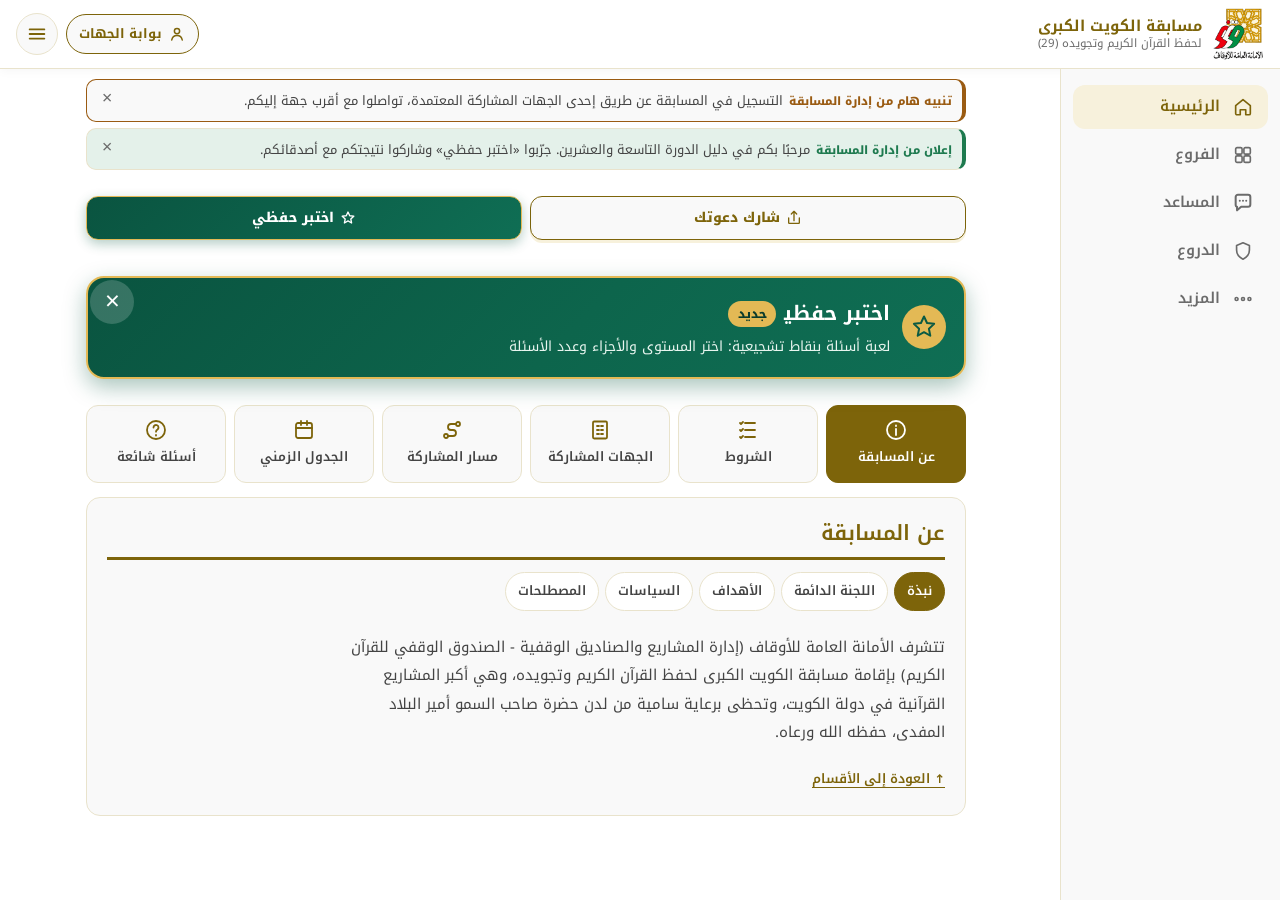
==== commit bcd85ba6: "Sharper Awqaf logo (light and dark), from the clearer source Khalid sent Co-Authored-By: Claude Opus" ====
--- a/index.html
+++ b/index.html
@@ -26,7 +26,7 @@
 <meta property="og:image:height" content="630">
 <meta name="twitter:card" content="summary_large_image">
 <meta name="theme-color" content="#B8940F">
-<meta name="build" content="20261003142158">
+<meta name="build" content="20261003144110">
 <script>
 (function(){
   var B="20260926215315";
@@ -974,7 +974,7 @@
 
 <div class="wrap">
   <header>
-    <div class="org-logo-w"><img class="org-logo lt" src="[data-uri]" alt="الأمانة العامة للأوقاف" width="84" height="84"><img class="org-logo dk" src="[data-uri]" alt="الأمانة العامة للأوقاف" width="84" height="84"></div>
+    <div class="org-logo-w"><img class="org-logo lt" src="[data-uri]" alt="الأمانة العامة للأوقاف" width="84" height="84"><img class="org-logo dk" src="[data-uri]" alt="الأمانة العامة للأوقاف" width="84" height="84"></div>
     <div class="eyebrow sr-only">الأمانة العامة للأوقاف · الصندوق الوقفي للقرآن الكريم</div>
     <h1 class="sr-only">مسابقة الكويت الكبرى لحفظ القرآن الكريم وتجويده <span>التاسعة والعشرون</span></h1>
     <div class="hb-row">
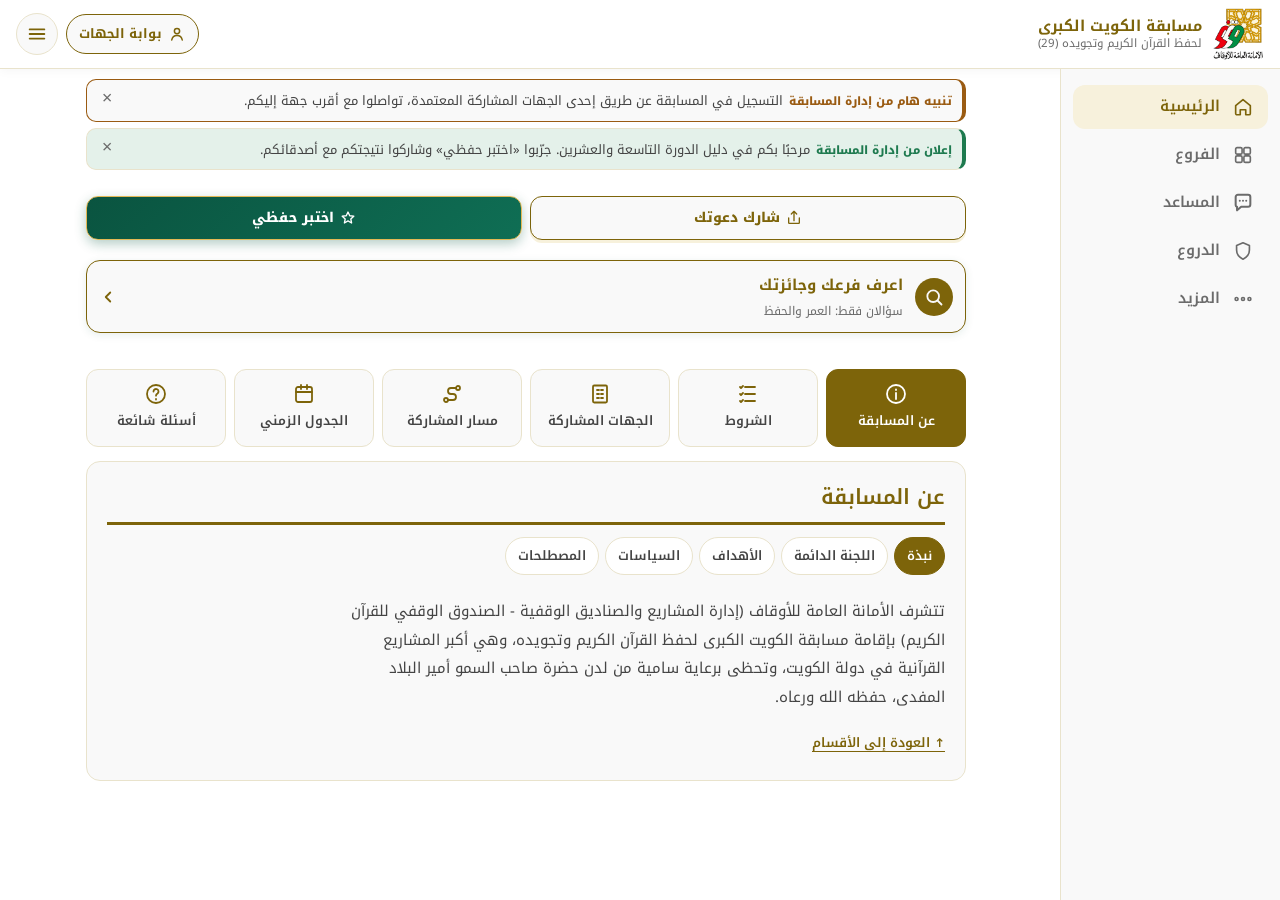
==== commit 502273ae: "Home: «اعرف فرعك وجائزتك» two-question finder; registration countdown, best score, promo removed Co-" ====
--- a/index.html
+++ b/index.html
@@ -26,7 +26,7 @@
 <meta property="og:image:height" content="630">
 <meta name="twitter:card" content="summary_large_image">
 <meta name="theme-color" content="#B8940F">
-<meta name="build" content="20261003144110">
+<meta name="build" content="20261003155059">
 <script>
 (function(){
   var B="20260926215315";
@@ -920,6 +920,63 @@
 #moreNav .set-row.more-game .set-chev{display:block;color:#fff;opacity:.8}
 #moreNav .set-row.more-game:focus-visible{outline:3px solid #E3B955;outline-offset:2px}
 @media (min-width:720px){#moreNav.set-list{grid-template-columns:repeat(2,minmax(0,1fr))}}
+/* offline + "install the guide" invitation (phones and tablets, shown once) */
+.inst{position:fixed;z-index:40;left:12px;right:12px;bottom:calc(var(--tbh,71px) + 10px);max-width:440px;margin-inline:auto;background:var(--bg);border:1px solid var(--line);border-radius:16px;box-shadow:0 10px 30px rgba(0,0,0,.2);padding:12px 14px;display:flex;flex-direction:column;gap:10px}
+.inst[hidden]{display:none}
+@media (prefers-reduced-motion:no-preference){.inst:not([hidden]){animation:mnIn .2s ease-out}}
+.inst-h{display:flex;align-items:center;gap:12px}
+.inst-ic{width:42px;height:42px;border-radius:12px;background:var(--green);color:var(--bg);display:grid;place-items:center;flex:none}
+.inst-ic svg{width:22px;height:22px}
+.inst-t{flex:1;display:flex;flex-direction:column;line-height:1.5;min-width:0}
+.inst-t b{font-size:15px}
+.inst-t small{font-size:12.5px;color:var(--muted)}
+.inst-x{flex:none;width:44px;height:44px;margin:-8px -8px -8px -6px;border:0;background:none;color:var(--muted);font-size:24px;line-height:1;cursor:pointer;border-radius:50%}
+.inst-x:focus-visible,.inst-b button:focus-visible{outline:2px solid var(--green);outline-offset:2px}
+.inst-ios{margin:0;padding-inline-start:20px;font-size:13.5px;line-height:1.8}
+.inst-ios svg{width:16px;height:16px;vertical-align:-3px;color:var(--green)}
+.inst-b{display:flex;gap:8px}
+.inst-b button{flex:1;min-height:44px;font:inherit;font-size:14px;font-weight:700;border-radius:12px;cursor:pointer;border:1px solid var(--line);background:var(--surface);color:var(--ink)}
+.inst-b button.pri{background:var(--green);border-color:var(--green);color:var(--bg)}
+@media (min-width:768px) and (min-height:500px){.inst{right:calc(var(--sbw) + 12px)}}
+/* home: days left to register (shown only while registration is open) */
+.reg-cd{display:flex;align-items:center;gap:12px;width:100%;margin-top:10px;padding:8px 12px;background:var(--gold-soft);border:1px solid var(--line);border-inline-start:4px solid var(--gold);border-radius:12px;font:inherit;color:var(--ink);text-align:start;cursor:pointer}
+.reg-cd:focus-visible{outline:2px solid var(--green);outline-offset:2px}
+.reg-n{display:flex;flex-direction:column;align-items:center;min-width:46px;line-height:1.1}
+.reg-n strong{font-size:24px;color:var(--green);font-variant-numeric:tabular-nums}
+.reg-n small{font-size:11px;color:var(--muted)}
+.reg-t{display:flex;flex-direction:column;line-height:1.5;min-width:0}
+.reg-t b{font-size:14px}
+.reg-t small{font-size:12px;color:var(--muted)}
+.reg-cd>svg{width:18px;height:18px;margin-inline-start:auto;color:var(--muted);flex:none}
+/* "المزيد": the visitor's best game score under «اختبر حفظي» */
+#moreNav .set-row.more-game .set-tx small.best{color:#E3B955;opacity:1;font-weight:700}
+/* home: «اعرف فرعك وجائزتك» in two questions */
+.kf{display:flex;align-items:center;gap:12px;width:100%;margin-top:10px;padding:10px 12px;background:var(--surface);border:1.5px solid var(--green);border-radius:14px;font:inherit;color:var(--ink);text-align:start;cursor:pointer;box-shadow:0 2px 8px rgba(15,90,67,.1)}
+.kf .kf-ic{flex:none;width:38px;height:38px;border-radius:50%;background:var(--green);color:var(--surface);display:grid;place-items:center}
+.kf .kf-ic svg{width:20px;height:20px}
+.kf b{display:block;font-size:15px;color:var(--green)}.kf small{display:block;font-size:12px;color:var(--muted)}
+.kf .kf-chev{flex:none;width:18px;height:18px;margin-inline-start:auto;color:var(--green)}
+.kf-ov{position:fixed;inset:0;z-index:1200;background:rgba(10,20,16,.45);display:flex;align-items:flex-end;justify-content:center}
+.kf-ov[hidden]{display:none}
+.kf-sh{width:100%;max-width:560px;max-height:88vh;overflow:auto;background:var(--surface);color:var(--ink);border-radius:20px 20px 0 0;padding:10px 16px calc(18px + env(safe-area-inset-bottom));box-shadow:0 -6px 24px rgba(0,0,0,.18);animation:kfUp .22s ease-out}
+@keyframes kfUp{from{transform:translateY(30px);opacity:.4}}
+@media (min-width:760px){.kf-ov{align-items:center}.kf-sh{border-radius:20px;max-height:84vh}.kf-gr{display:none}}
+@media (prefers-reduced-motion:reduce){.kf-sh{animation:none}}
+.kf-gr{width:40px;height:4px;border-radius:2px;background:var(--line);margin:0 auto 10px}
+.kf-hd{display:flex;align-items:center;justify-content:space-between;gap:8px;margin-bottom:6px}
+.kf-hd h3{margin:0;font-size:16px}
+.kf-x{flex:none;border:0;background:var(--bg);color:var(--muted);width:34px;height:34px;border-radius:50%;font-size:20px;line-height:1;cursor:pointer}
+.kf-st{display:flex;gap:6px;margin:6px 0 12px}.kf-st i{flex:1;height:4px;border-radius:2px;background:var(--line)}.kf-st i.on{background:var(--green)}
+.kf-q{font-weight:700;font-size:15px;margin:0 0 4px}.kf-h{font-size:12px;color:var(--muted);margin:0 0 10px}
+.kf-g{display:grid;grid-template-columns:1fr 1fr;gap:8px}
+.kf-g button{padding:12px 8px;border:1px solid var(--line);border-radius:12px;background:var(--bg);font:inherit;font-size:14px;font-weight:600;color:var(--ink);cursor:pointer}
+.kf-g button:hover,.kf-g button:focus-visible{border-color:var(--green);background:var(--green-soft);color:var(--green)}
+.kf-sum{font-size:13px;color:var(--muted);background:var(--bg);border-radius:10px;padding:8px 10px;margin-bottom:10px}.kf-sum b{color:var(--ink)}
+.kf-res .res{margin-bottom:8px}
+.kf-btns{display:grid;grid-template-columns:1fr 1fr;gap:8px;margin-top:12px}
+.kf-btns a,.kf-btns button{display:flex;align-items:center;justify-content:center;gap:6px;padding:11px;border:0;border-radius:12px;font:inherit;font-size:14px;font-weight:700;text-decoration:none;cursor:pointer}
+.kf-btns .kf-p{background:var(--green);color:var(--surface)}.kf-btns .kf-wa{background:#1FA855;color:#fff}.kf-btns svg{width:18px;height:18px}
+.kf-lk{display:block;margin:10px auto 0;border:0;background:none;color:var(--muted);font:inherit;font-size:13px;text-decoration:underline;cursor:pointer}
 /* top "القائمة" button: theme, font size and page sharing */
 .mn-btn{flex:none;width:42px;height:42px;border-radius:50%;border:1px solid var(--line);background:var(--surface);color:var(--green);display:grid;place-items:center;cursor:pointer;padding:0}
 .mn-btn svg{width:22px;height:22px}
@@ -2046,7 +2103,7 @@
 const AB_SHORT={"عن المسابقة":"عن المسابقة","نبذة عن المسابقة":"نبذة","أهداف المسابقة":"الأهداف","سياسات المسابقة":"السياسات","مصطلحات عامة":"المصطلحات","شروط المسابقة بجميع فروعها":"الشروط","مسار المشاركة":"مسار المشاركة","الجهات المشاركة المعتمدة":"الجهات المشاركة","الجدول الزمني":"الجدول الزمني","أسئلة شائعة":"أسئلة شائعة"};
 const aboutView=document.createElement("div");
 aboutView.className="about-view";
-aboutView.innerHTML=`<div class="qz-promo"><button type="button" class="qz-gcard" data-qz-open aria-haspopup="dialog"><svg viewBox="0 0 24 24" width="30" height="30" fill="none" stroke="currentColor" stroke-width="1.7" stroke-linecap="round" stroke-linejoin="round" aria-hidden="true"><path d="M12 3l2.6 5.6 6.1.7-4.5 4.2 1.2 6L12 16.4 6.6 19.5l1.2-6L3.3 9.3l6.1-.7z"/></svg><span><b>اختبر حفظي<span class="qz-new">جديد</span></b><small>لعبة أسئلة بنقاط تشجيعية: اختر المستوى والأجزاء وعدد الأسئلة</small></span></button><button type="button" class="qz-pclose" aria-label="إخفاء هذا الإعلان">×</button></div><nav class="ap-grid" aria-label="أقسام عن المسابقة">${ABOUT.map(a=>`<button class="ap-tile" data-ab="${a.id}"><svg viewBox="0 0 24 24" fill="none" stroke="currentColor" stroke-width="1.8" stroke-linecap="round" stroke-linejoin="round" aria-hidden="true">${AB_IC[a.t]||AB_IC._}</svg><span>${AB_SHORT[a.t]||a.t}</span></button>`).join("")}</nav>
+aboutView.innerHTML=`<nav class="ap-grid" aria-label="أقسام عن المسابقة">${ABOUT.map(a=>`<button class="ap-tile" data-ab="${a.id}"><svg viewBox="0 0 24 24" fill="none" stroke="currentColor" stroke-width="1.8" stroke-linecap="round" stroke-linejoin="round" aria-hidden="true">${AB_IC[a.t]||AB_IC._}</svg><span>${AB_SHORT[a.t]||a.t}</span></button>`).join("")}</nav>
 ${ABOUT.map(a=>`<section class="ap-sec" id="${a.id}"><h2>${a.t}</h2>${a.h}<button class="to-sections" type="button" data-to-grid>↑ العودة إلى الأقسام</button></section>`).join("")}`;
 (function(){const K="q29pr";let o={n:0,off:false};try{o=Object.assign(o,JSON.parse(localStorage.getItem(K)||"{}"))}catch(e){}
   const w=aboutView.querySelector(".qz-promo");if(!w)return;
@@ -2441,6 +2498,7 @@
 const wel=document.getElementById("aiWelcome");
 function syncWel(){if(wel)wel.hidden=!!log.querySelector(".ai-msg")}
 if(wel)wel.addEventListener("click",e=>{const c=e.target.closest(".aw-card");if(!c)return;const q=c.dataset.q;add("me",esc(q));if(q==="حدّد شريحتي"){startGuide();return}const x=CH.find(y=>y.chip===q);if(x)bot(x.a(),{acts:(x.act||[]).filter(k=>k!=="finder"),choices:followCh(x.id)});else handle(q)});
+window.q29StartGuide=()=>{add("me",esc("حدّد شريحتي"));startGuide()};
 function add(role,html,opts={}){
   const d=document.createElement("div");d.className="ai-msg "+role;d.innerHTML=html+(opts.typing?"":`<span class="ai-time">${tNow()}</span>`);if(opts.typing){d.classList.add("ai-typing");d.setAttribute("aria-label","يكتب…")}
   const row=document.createElement("div");row.className="ai-row "+role;row.appendChild(d);
@@ -2658,6 +2716,94 @@
 document.getElementById("mnIg").addEventListener("click",()=>{mnClose();const o=document.getElementById("shareOpen");if(o)o.click();setTimeout(()=>{const f=document.querySelector('.sh-dlg [data-f="story"]');if(f)f.click()},0)});
 document.getElementById("mnShare").addEventListener("click",e=>{const b=e.currentTarget;if(!IS_ART&&navigator.share){navigator.share({title:"مسابقة الكويت الكبرى 29",text:SHARE_TXT.replace(PAGE_URL+"\n",""),url:PAGE_URL}).catch(()=>{})}else{const lb=b.innerHTML;copyText(b,SHARE_TXT,"");setTimeout(()=>{b.innerHTML=lb},1600)}});
 applyLook();
+// home: days left to register, while registration is open
+(()=>{
+  const hr=document.querySelector("header .hb-row");if(!hr)return;
+  if(!(dayDiff("2026-09-27")<=0&&dayDiff("2026-10-29")>=0))return;
+  const n=dayDiff("2026-10-29"),tl=(ABOUT.find(a=>a.t==="الجدول الزمني")||{}).id;
+  const b=document.createElement("button");b.type="button";b.className="reg-cd";if(tl)b.dataset.ab=tl;
+  const num=n===0?`<strong>اليوم</strong><small>&nbsp;</small>`:`<strong>${n}</strong><small>${n===1?"يوم":n===2?"يومان":n<=10?"أيام":"يومًا"}</small>`;
+  b.innerHTML=`<span class="reg-n">${num}</span><span class="reg-t"><b>${n===0?"اليوم آخر يوم للتسجيل":"باقٍ على آخر يوم للتسجيل"}</b><small>${dTxt("2026-10-29")} · عن طريق الجهات المشاركة</small></span><svg viewBox="0 0 24 24" fill="none" stroke="currentColor" stroke-width="2" stroke-linecap="round" stroke-linejoin="round" aria-hidden="true"><path d="M15 6l-6 6 6 6"/></svg>`;
+  hr.after(b);
+})();
+// "المزيد": show the visitor's best game score under «اختبر حفظي»
+(()=>{
+  const sm=document.querySelector("#moreNav .more-game .set-tx small");if(!sm)return;
+  const base=sm.textContent;
+  const upd=()=>{let best=0;try{const b=(JSON.parse(localStorage.getItem("q29g")||"{}").best)||{};best=Math.max(0,...Object.values(b).map(Number).filter(x=>x>0))}catch(e){}
+    sm.classList.toggle("best",best>0);sm.textContent=best>0?`أفضل نتيجة لك: ${best} نقطة · هل تتجاوزها؟`:base};
+  upd();document.addEventListener("click",()=>setTimeout(upd,0));addEventListener("focus",upd);
+})();
+// home: «اعرف فرعك وجائزتك» in two questions, using the same calculator as the assistant
+(()=>{
+  const hr=document.querySelector("header .hb-row");if(!hr)return;
+  const AG=[["أقل من 6 سنوات",4],["6 إلى 10 سنوات",8],["11 إلى 14 سنة",12],["15 إلى 17 سنة",16],["18 إلى 24 سنة",20],["25 إلى 59 سنة",40],["60 سنة فأكثر",65],["ذوو الاحتياجات وغيرها",-1]];
+  const JZ=[["أقل من جزء",0],["جزء واحد",1],["جزءان",2],["3 أجزاء",3],["4 أجزاء",4],["5 أجزاء",5],["10 أجزاء",10],["15 جزءاً",15],["20 جزءاً",20],["25 جزءاً",25],["القرآن كاملاً",30]];
+  const TAB={"القراءات":0,"العامة":1,"النشء":2,"المُجِدّ":3,"الخير":4};
+  const WA='<svg viewBox="0 0 24 24" fill="currentColor" aria-hidden="true"><path d="M12 2a10 10 0 0 0-8.6 15.1L2 22l5-1.3A10 10 0 1 0 12 2zm0 18.2a8.2 8.2 0 0 1-4.2-1.2l-.3-.2-3 .8.8-2.9-.2-.3A8.2 8.2 0 1 1 12 20.2zm4.5-6.1c-.2-.1-1.5-.7-1.7-.8s-.4-.1-.6.1-.7.8-.8 1-.3.2-.5.1a6.7 6.7 0 0 1-3.3-2.9c-.3-.4.2-.4.7-1.3a.5.5 0 0 0 0-.4l-.8-1.8c-.2-.5-.4-.4-.6-.4h-.5a1 1 0 0 0-.7.3 3 3 0 0 0-.9 2.2 5.1 5.1 0 0 0 1.1 2.7 11.7 11.7 0 0 0 4.5 4c1.7.7 2.3.8 3.2.6a2.7 2.7 0 0 0 1.8-1.2 2.2 2.2 0 0 0 .1-1.3c0-.1-.2-.2-.4-.3z"/></svg>';
+  const b=document.createElement("button");b.type="button";b.className="kf";
+  b.innerHTML='<span class="kf-ic" aria-hidden="true"><svg viewBox="0 0 24 24" fill="none" stroke="currentColor" stroke-width="2.2" stroke-linecap="round"><circle cx="11" cy="11" r="7"/><path d="M21 21l-4.5-4.5"/></svg></span><span><b>اعرف فرعك وجائزتك</b><small>سؤالان فقط: العمر والحفظ</small></span><svg class="kf-chev" viewBox="0 0 24 24" fill="none" stroke="currentColor" stroke-width="2.4" stroke-linecap="round" stroke-linejoin="round" aria-hidden="true"><path d="M15 6l-6 6 6 6"/></svg>';
+  hr.after(b);
+  const ov=document.createElement("div");ov.className="kf-ov";ov.hidden=true;
+  ov.innerHTML='<div class="kf-sh" role="dialog" aria-modal="true" aria-labelledby="kfT"><div class="kf-gr"></div><div class="kf-hd"><h3 id="kfT">اعرف فرعك وجائزتك</h3><button type="button" class="kf-x" aria-label="إغلاق">×</button></div><div class="kf-bd"></div></div>';
+  document.body.appendChild(ov);
+  const bd=ov.querySelector(".kf-bd");let st={},back=null;
+  const val=(id,v)=>{const e=document.getElementById(id);if(e.type==="checkbox")e.checked=v;else e.value=v};
+  const grid=(a,fn)=>{const g=document.createElement("div");g.className="kf-g";a.forEach(([l,v])=>{const x=document.createElement("button");x.type="button";x.textContent=l;x.onclick=()=>fn(v,l);g.appendChild(x)});return g};
+  const paint=(html,g,lk)=>{bd.innerHTML=html;if(g)bd.appendChild(g);if(lk){const x=document.createElement("button");x.type="button";x.className="kf-lk";x.textContent=lk[0];x.onclick=lk[1];bd.appendChild(x)}
+    const f=bd.querySelector("button,a");if(f)f.focus({preventScroll:true});ov.querySelector(".kf-sh").scrollTop=0};
+  const sum=()=>`<div class="kf-sum">العمر: <b>${st.ageL}</b>${st.juzL?` · الحفظ: <b>${st.juzL}</b>`:""}${st.qir?" · يتقن إحدى القراءات":""}</div>`;
+  function q1(){st={};paint('<div class="kf-st"><i class="on"></i><i></i></div><p class="kf-q">١) كم عمر المتسابق؟</p><p class="kf-h">اختر الفئة العمرية للمتسابق</p>',grid(AG,(a,l)=>{
+    if(a<0){special();return}st.age=a;st.ageL=l;if(a<6){st.juz=0;st.juzL="";res()}else q2()}))}
+  function q2(){st.juzL="";st.qir=false;paint('<div class="kf-st"><i class="on"></i><i class="on"></i></div>'+sum()+'<p class="kf-q">٢) كم جزءاً يحفظ؟</p><p class="kf-h">اختر أقرب عدد لحفظه المتقن</p>',grid(JZ,(j,l)=>{st.juz=j;st.juzL=l;j===30?q3():res()}),["رجوع",q1])}
+  function q3(){paint(sum()+'<p class="kf-q">هل يتقن إحدى القراءات السبع أو رواياتها؟</p><p class="kf-h">لفرع القراءات شروط خاصة</p>',grid([["نعم",1],["لا",0]],v=>{st.qir=!!v;res()}),["رجوع",q2])}
+  function res(){
+    val("cat","main");val("age",st.age);val("juz",String(st.juz));val("qir",!!st.qir);compute();
+    const real=(lastRes.out||[]).filter(o=>!o.soon),top=real.find(o=>o.m)||real[0];
+    const tab=top?Object.keys(TAB).find(k=>top.b.includes(k)):null;
+    const txt=shareText(`العمر: ${st.ageL}${st.juzL?" · الحفظ: "+st.juzL:""}${st.qir?" · يتقن إحدى القراءات":""}`)+"\n"+PAGE_URL;
+    paint(sum()+`<div class="kf-res">${document.getElementById("results").innerHTML}</div><div class="kf-btns">${tab!=null?`<button type="button" class="kf-p" data-tab="${TAB[tab]}">تفاصيل الفرع</button>`:""}<a class="kf-wa" href="https://wa.me/?text=${encodeURIComponent(txt)}" target="_blank" rel="noopener">${WA}شارك نتيجتي</a></div>`,null,["ابدأ من جديد",q1]);
+    const d=bd.querySelector(".kf-p");if(d)d.onclick=()=>{close();showView(VIEWS.findIndex(v=>v.k==="branches"));select(+d.dataset.tab)};
+  }
+  // special categories have their own questions: hand over to the assistant's guided flow
+  function special(){close();showView(VIEWS.findIndex(v=>v.k==="find"));if(window.q29StartGuide)window.q29StartGuide()}
+  function open(){back=document.activeElement;ov.hidden=false;document.documentElement.style.overflow="hidden";q1()}
+  function close(){if(ov.hidden)return;ov.hidden=true;document.documentElement.style.overflow="";if(back&&back.focus)back.focus({preventScroll:true})}
+  b.addEventListener("click",open);
+  ov.addEventListener("click",e=>{if(e.target===ov||e.target.closest(".kf-x"))close()});
+  ov.addEventListener("keydown",e=>{if(e.key==="Escape"){e.stopPropagation();close();return}
+    if(e.key==="Tab"){const f=[...ov.querySelectorAll("button,a")];const a=f[0],z=f[f.length-1];if(e.shiftKey&&document.activeElement===a){e.preventDefault();z.focus()}else if(!e.shiftKey&&document.activeElement===z){e.preventDefault();a.focus()}}});
+})();
+// offline support and a one-time "install the guide" invitation (GitHub copy only)
+if(!IS_ART&&"serviceWorker" in navigator&&(location.protocol==="https:"||location.hostname==="localhost"))addEventListener("load",()=>setTimeout(()=>{navigator.serviceWorker.register("sw.js").catch(()=>{})},4000));
+(()=>{
+  if(IS_ART)return;
+  const standalone=matchMedia("(display-mode: standalone)").matches||navigator.standalone===true;
+  const touch=matchMedia("(pointer:coarse)").matches;
+  const ios=/iphone|ipad|ipod/i.test(navigator.userAgent)||(navigator.platform==="MacIntel"&&navigator.maxTouchPoints>1);
+  if(standalone||!touch||store.get("q29inst","")==="1")return;
+  let deferred=null;
+  addEventListener("beforeinstallprompt",e=>{e.preventDefault();deferred=e});
+  addEventListener("appinstalled",()=>{store.set("q29inst","1");box.hidden=true});
+  const SHARE_I='<svg viewBox="0 0 24 24" fill="none" stroke="currentColor" stroke-width="2" stroke-linecap="round" stroke-linejoin="round" aria-hidden="true"><path d="M12 3v12M8 7l4-4 4 4"/><path d="M5 12v7a2 2 0 002 2h10a2 2 0 002-2v-7"/></svg>';
+  const box=document.createElement("div");box.className="inst";box.hidden=true;box.setAttribute("role","dialog");box.setAttribute("aria-labelledby","instT");
+  function show(){
+    if(!box.hidden||store.get("q29inst","")==="1")return;
+    if(document.documentElement.classList.contains("pt-open")||document.documentElement.classList.contains("view-find"))return setTimeout(show,15000);
+    if(!ios&&!deferred)return;
+    box.innerHTML=`<div class="inst-h"><span class="inst-ic"><svg viewBox="0 0 24 24" fill="none" stroke="currentColor" stroke-width="2" stroke-linecap="round" stroke-linejoin="round" aria-hidden="true"><rect x="6" y="2" width="12" height="20" rx="3"/><path d="M12 7v7M9 11l3 3 3-3"/></svg></span><span class="inst-t"><b id="instT">ثبّت الدليل على جوالك</b><small>يفتح بلمسة من الشاشة الرئيسية، ويعمل دون إنترنت.</small></span><button type="button" class="inst-x" aria-label="إغلاق">×</button></div>`+
+      (deferred?`<div class="inst-b"><button type="button" class="pri" data-i="go">تثبيت</button><button type="button" data-i="no">لاحقًا</button></div>`
+      :`<ol class="inst-ios"><li>اضغط زر المشاركة ${SHARE_I} أسفل المتصفح.</li><li>اختر «إضافة إلى الشاشة الرئيسية».</li></ol><div class="inst-b"><button type="button" class="pri" data-i="no">حسنًا</button></div>`);
+    box.hidden=false;
+  }
+  box.addEventListener("click",async e=>{
+    const b=e.target.closest("button");if(!b)return;
+    if(b.dataset.i==="go"&&deferred){deferred.prompt();try{await deferred.userChoice}catch(x){}deferred=null}
+    store.set("q29inst","1");box.hidden=true;
+  });
+  document.body.appendChild(box);
+  setTimeout(show,20000);
+})();
 // PORTAL-EMBED-START
 const VIS_CSS=`
 .vr{display:flex;gap:8px;margin:14px 0 10px}
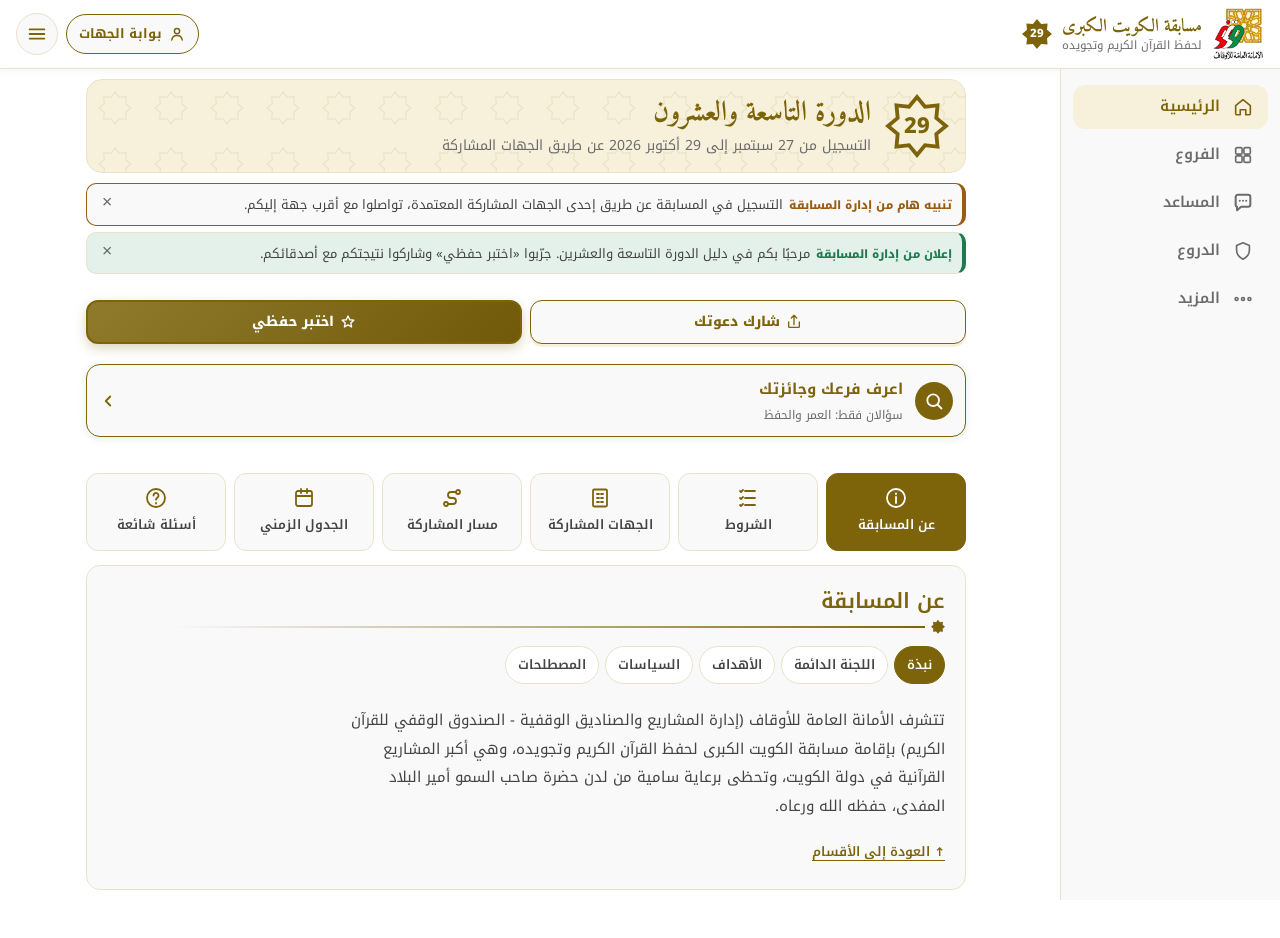
==== commit ab3c12cc: "Build: visual identity refresh Co-Authored-By: Claude Opus 5.5 (1M context) <noreply@anthropic.com> " ====
--- a/index.html
+++ b/index.html
@@ -26,7 +26,7 @@
 <meta property="og:image:height" content="630">
 <meta name="twitter:card" content="summary_large_image">
 <meta name="theme-color" content="#B8940F">
-<meta name="build" content="20261003155059">
+<meta name="build" content="20261005213530">
 <script>
 (function(){
   var B="20260926215315";
@@ -504,6 +504,11 @@
 .ai-ul{margin:6px 0;padding-inline-start:18px;display:flex;flex-direction:column;gap:6px}
 .ai-muted{color:var(--muted);font-size:13px}
 .ai-ok{display:inline-block;font-size:11.5px;font-weight:600;background:var(--green);color:var(--bg);border-radius:999px;padding:0 8px}
+.ai-fb{display:flex;align-items:center;gap:6px;margin-top:6px;font-size:12px;color:var(--muted)}
+.ai-fb button{display:grid;place-items:center;width:30px;height:30px;padding:0;border:1px solid var(--line);border-radius:50%;background:var(--surface);color:var(--muted);cursor:pointer}
+.ai-fb button:hover,.ai-fb button:focus-visible{color:var(--green);border-color:var(--green)}
+.ai-fb svg{width:15px;height:15px}
+.ai-fb.done{color:var(--green);font-weight:600}
 .ai-acts{display:flex;flex-wrap:wrap;gap:6px;margin-top:8px}
 .ai-act{font:inherit;font-size:12.5px;font-weight:600;color:var(--green);background:var(--green-soft);border:1px solid var(--line);border-radius:999px;padding:4px 10px;cursor:pointer}
 .ai-msg .doc-link{margin-top:6px;padding:5px 10px;font-size:13px}
@@ -977,6 +982,36 @@
 .kf-btns a,.kf-btns button{display:flex;align-items:center;justify-content:center;gap:6px;padding:11px;border:0;border-radius:12px;font:inherit;font-size:14px;font-weight:700;text-decoration:none;cursor:pointer}
 .kf-btns .kf-p{background:var(--green);color:var(--surface)}.kf-btns .kf-wa{background:#1FA855;color:#fff}.kf-btns svg{width:18px;height:18px}
 .kf-lk{display:block;margin:10px auto 0;border:0;background:none;color:var(--muted);font:inherit;font-size:13px;text-decoration:underline;cursor:pointer}
+/* visual identity: naskh title (Amiri Bold, subset, OFL), «29» badge, welcome strip, ornament divider, colour roles */
+@font-face{font-family:"Q29Naskh";font-style:normal;font-weight:700;font-display:swap;src:url([data-uri]) format("woff2")}
+.ab-t b{font-family:"Q29Naskh",var(--display);font-weight:700;font-size:18px;line-height:1.3}
+.ab-29{flex:none;display:grid;place-items:center;width:30px;height:30px;background:var(--green);color:var(--bg);font:800 11.5px/1 var(--display);clip-path:polygon(50% 0%,63.8% 16.7%,85.4% 14.6%,83.3% 36.2%,100% 50%,83.3% 63.8%,85.4% 85.4%,63.8% 83.3%,50% 100%,36.2% 83.3%,14.6% 85.4%,16.7% 63.8%,0% 50%,16.7% 36.2%,14.6% 14.6%,36.2% 16.7%)}
+@media (max-width:360px){.ab-29{display:none}}
+.hero29{position:relative;overflow:hidden;display:flex;align-items:center;gap:14px;padding:14px 16px;border-radius:16px;background:var(--green-soft);border:1px solid var(--line)}
+.hero29::before{content:"";position:absolute;inset:0;background:var(--green);opacity:.09;-webkit-mask:url("data:image/svg+xml,%3Csvg xmlns='http://www.w3.org/2000/svg' width='56' height='56'%3E%3Cpath d='M28 12l4.4 5.3 6.9-.7-.7 6.9L44 28l-5.4 4.4.7 6.9-6.9-.7L28 44l-4.4-5.4-6.9.7.7-6.9L12 28l5.4-4.4-.7-6.9 6.9.7z' fill='none' stroke='%23000' stroke-width='1.3'/%3E%3C/svg%3E") repeat;mask:url("data:image/svg+xml,%3Csvg xmlns='http://www.w3.org/2000/svg' width='56' height='56'%3E%3Cpath d='M28 12l4.4 5.3 6.9-.7-.7 6.9L44 28l-5.4 4.4.7 6.9-6.9-.7L28 44l-4.4-5.4-6.9.7.7-6.9L12 28l5.4-4.4-.7-6.9 6.9.7z' fill='none' stroke='%23000' stroke-width='1.3'/%3E%3C/svg%3E") repeat;pointer-events:none}
+.hero29>*{position:relative}
+.h29-star{flex:none;display:grid;place-items:center;width:64px;height:64px;background:var(--green);clip-path:polygon(50% 0%,63.8% 16.7%,85.4% 14.6%,83.3% 36.2%,100% 50%,83.3% 63.8%,85.4% 85.4%,63.8% 83.3%,50% 100%,36.2% 83.3%,14.6% 85.4%,16.7% 63.8%,0% 50%,16.7% 36.2%,14.6% 14.6%,36.2% 16.7%)}
+.h29-star b{display:grid;place-items:center;width:52px;height:52px;background:var(--green-soft);color:var(--green);font:800 22px/1 var(--display);clip-path:polygon(50% 0%,63.8% 16.7%,85.4% 14.6%,83.3% 36.2%,100% 50%,83.3% 63.8%,85.4% 85.4%,63.8% 83.3%,50% 100%,36.2% 83.3%,14.6% 85.4%,16.7% 63.8%,0% 50%,16.7% 36.2%,14.6% 14.6%,36.2% 16.7%)}
+.h29-t{display:flex;flex-direction:column;gap:2px;min-width:0}
+.h29-t strong{font-family:"Q29Naskh",var(--display);font-weight:700;font-size:23px;line-height:1.35;color:var(--green)}
+.h29-t span{font-size:12.5px;color:var(--muted);line-height:1.6}
+@media (min-width:760px){.h29-t strong{font-size:28px}.h29-t span{font-size:14px}}
+.section>h2,.ap-sec>h2,.finder-head h2{border-bottom:0!important;position:relative;padding-bottom:16px!important}
+.section>h2::before,.ap-sec>h2::before,.finder-head h2::before{content:"";position:absolute;bottom:6px;inset-inline-start:20px;inset-inline-end:0;height:1.5px;background:linear-gradient(to left,var(--green),transparent 92%)}
+[dir="ltr"] .section>h2::before{background:linear-gradient(to right,var(--green),transparent 92%)}
+.section>h2::after,.ap-sec>h2::after,.finder-head h2::after{content:"";position:absolute;bottom:0;inset-inline-start:0;width:14px;height:14px;background:var(--green);clip-path:polygon(50% 0%,63.8% 16.7%,85.4% 14.6%,83.3% 36.2%,100% 50%,83.3% 63.8%,85.4% 85.4%,63.8% 83.3%,50% 100%,36.2% 83.3%,14.6% 85.4%,16.7% 63.8%,0% 50%,16.7% 36.2%,14.6% 14.6%,36.2% 16.7%)}
+.ic-inline{width:18px;height:18px;vertical-align:-3px;margin-inline-end:6px}
+/* colour roles: gold = main actions and navigation, green = status only */
+.hb-row .game-chip{background:linear-gradient(135deg,rgba(255,255,255,.14),rgba(0,0,0,.1)),var(--green);color:var(--bg);border:2px solid var(--green);box-shadow:0 4px 12px rgba(125,100,10,.28)}
+.qz-gcard{background:linear-gradient(135deg,rgba(255,255,255,.14),rgba(0,0,0,.1)),var(--green);color:var(--bg);border-color:var(--green);box-shadow:0 8px 22px rgba(125,100,10,.3)}
+.qz-gcard b{color:var(--bg)}.qz-gcard small{color:var(--bg);opacity:.9}
+.qz-gcard>svg:first-child{background:var(--bg);color:var(--green)}
+.qz-gcard .qz-new{background:var(--bg);color:var(--green)}.qz-gcard .qz-go-ar{color:var(--bg)}
+#moreNav .set-row.more-game,#moreNav .set-row.more-game:hover{background:linear-gradient(135deg,rgba(255,255,255,.14),rgba(0,0,0,.1)),var(--green);border-color:var(--green);color:var(--bg);box-shadow:0 6px 16px rgba(125,100,10,.25)}
+#moreNav .set-row.more-game .set-ic{background:var(--bg);color:var(--green)}
+#moreNav .set-row.more-game .set-tx small,#moreNav .set-row.more-game .set-tx b{color:var(--bg)}
+#moreNav .set-row.more-game .set-tx small.best{color:var(--bg);font-weight:700}
+.reg-cd{background:var(--green-soft);border-inline-start-color:var(--green)}
 /* top "القائمة" button: theme, font size and page sharing */
 .mn-btn{flex:none;width:42px;height:42px;border-radius:50%;border:1px solid var(--line);background:var(--surface);color:var(--green);display:grid;place-items:center;cursor:pointer;padding:0}
 .mn-btn svg{width:22px;height:22px}
@@ -1033,6 +1068,7 @@
   <header>
     <div class="org-logo-w"><img class="org-logo lt" src="[data-uri]" alt="الأمانة العامة للأوقاف" width="84" height="84"><img class="org-logo dk" src="[data-uri]" alt="الأمانة العامة للأوقاف" width="84" height="84"></div>
     <div class="eyebrow sr-only">الأمانة العامة للأوقاف · الصندوق الوقفي للقرآن الكريم</div>
+    <div class="hero29"><span class="h29-star" aria-hidden="true"><b>29</b></span><span class="h29-t"><strong>الدورة التاسعة والعشرون</strong><span>التسجيل من 27 سبتمبر إلى 29 أكتوبر 2026 عن طريق الجهات المشاركة</span></span></div>
     <h1 class="sr-only">مسابقة الكويت الكبرى لحفظ القرآن الكريم وتجويده <span>التاسعة والعشرون</span></h1>
     <div class="hb-row">
       <button type="button" class="hb share-chip" id="shareOpen" aria-haspopup="dialog"><svg viewBox="0 0 24 24" fill="none" stroke="currentColor" stroke-width="2" stroke-linecap="round" stroke-linejoin="round" aria-hidden="true"><path d="M4 12v7a1 1 0 001 1h14a1 1 0 001-1v-7M16 6l-4-4-4 4M12 2v14"/></svg>شارك دعوتك</button>
@@ -1100,7 +1136,7 @@
     <details>
       <summary>الجدول الزمني</summary>
       <div class="inner"><ol class="timeline" id="timeline"></ol>
-      <button type="button" class="copy" id="icsBtn">📅 أضف المواعيد إلى تقويم الجوال</button>
+      <button type="button" class="copy" id="icsBtn"><svg class="ic-inline" viewBox="0 0 24 24" fill="none" stroke="currentColor" stroke-width="1.9" stroke-linecap="round" stroke-linejoin="round" aria-hidden="true"><rect x="3" y="5" width="18" height="16" rx="2"/><path d="M3 10h18M8 3v4M16 3v4"/></svg>أضف المواعيد إلى تقويم الجوال</button>
       <p class="note">آخر موعد لتعديل بيانات المتسابقين (أرقام الأجزاء): الخميس 12 نوفمبر 2026.</p></div>
     </details>
     <details>
@@ -1637,12 +1673,12 @@
   const URL_="https://almotawa80.github.io/quran29/",SHOW=URL_.replace(/^https?:\/\//,"").replace(/\/$/,"");
   const TAGU=k=>/github\.io/.test(URL_)?URL_+"?src="+k:URL_;
   const TITLE="مسابقة الكويت الكبرى لحفظ القرآن الكريم وتجويده";
-  const FONT='"Noto Kufi Arabic","IBM Plex Sans Arabic",Tahoma,sans-serif';
-  const TH={green:{n:"أخضر",a:"#0F5A43",b:"#0A3D2E",acc:"#E2C06A",tx:"#FFFFFF",sub:"#CFE3D9",pat:"rgba(226,192,106,.13)",pill:"rgba(255,255,255,.12)"},
-            cream:{n:"ذهبي فاتح",a:"#FBF6E6",b:"#EFE3BE",acc:"#7D5F00",tx:"#13241E",sub:"#3D4B44",pat:"rgba(125,95,0,.12)",pill:"rgba(15,90,67,.10)"},
+  const FONT='"Noto Kufi Arabic","IBM Plex Sans Arabic",Tahoma,sans-serif',NASKH='"Q29Naskh",'+FONT;
+  const TH={cream:{n:"ذهبي",a:"#FFFFFF",b:"#FBF3DC",acc:"#B8940F",tx:"#2E2A22",sub:"#5C564B",ttl:"#9C7C0A",pat:"rgba(184,148,15,.13)",pill:"rgba(184,148,15,.14)"},
+            green:{n:"أخضر",a:"#0F5A43",b:"#0A3D2E",acc:"#E2C06A",tx:"#FFFFFF",sub:"#CFE3D9",pat:"rgba(226,192,106,.13)",pill:"rgba(255,255,255,.12)"},
             night:{n:"داكن",a:"#13211C",b:"#0A1310",acc:"#D8B45E",tx:"#E9F0EC",sub:"#A9BBB2",pat:"rgba(216,180,94,.12)",pill:"rgba(255,255,255,.08)"}};
   const MODES={me:"أنا متسابق",child:"ابني أو ابنتي يشارك",invite:"أدعوكم للمشاركة"};
-  const st={mode:"me",name:"",th:"green",fmt:"story",quiz:null};
+  const st={mode:"me",name:"",th:"cream",fmt:"story",quiz:null};
   let dlg=null,cv=null,lastFocus=null;
   function star(c,x,y,r){c.beginPath();for(let i=0;i<16;i++){const a=Math.PI*i/8-Math.PI/2,rr=i%2?r*.72:r;c.lineTo(x+rr*Math.cos(a),y+rr*Math.sin(a))}c.closePath()}
   function wrap(c,t,max){const w=t.split(" "),L=[];let cur="";w.forEach(x=>{const n=cur?cur+" "+x:x;if(c.measureText(n).width>max&&cur){L.push(cur);cur=x}else cur=n});if(cur)L.push(cur);return L}
@@ -1664,12 +1700,12 @@
         y+=S?150:98;c.fillStyle=T.acc;c.font="800 "+(S?190:120)+"px "+FONT;c.fillText(q.ok+" / "+q.n,cx,y);
         y+=S?140:88;c.fillStyle=T.tx;c.font="700 "+(S?50:36)+"px "+FONT;c.fillText(q.score+" نقطة · "+q.badge,cx,y);
         y+=S?110:72;c.fillStyle=T.sub;c.font="600 "+(S?38:28)+"px "+FONT;c.fillText("جرّب حفظك أنت أيضًا في",cx,y);
-        y+=S?92:60;const tq=S?56:40;c.font="800 "+tq+"px "+FONT;c.fillStyle=T.tx;const ql=wrap(c,TITLE,W-170);ql.forEach((l,i)=>c.fillText(l,cx,y+i*(tq*1.42)));y+=(ql.length-1)*(tq*1.42);return y+(S?40:34)}
+        y+=S?92:60;const tq=S?64:46;c.font="700 "+tq+"px "+NASKH;c.fillStyle=T.ttl||T.tx;const ql=wrap(c,TITLE,W-170);ql.forEach((l,i)=>c.fillText(l,cx,y+i*(tq*1.42)));y+=(ql.length-1)*(tq*1.42);return y+(S?40:34)}
       y+=S?96:64;c.fillStyle=T.tx;c.font="600 "+(S?44:34)+"px "+FONT;
       if(o.mode!=="invite"&&nm){c.fillText(o.mode==="me"?"أنا":"يسعدنا مشاركة",cx,y);y+=ns;const s=fit(c,nm,S?112:84,40,W-200,800);c.fillStyle=T.acc;c.fillText(nm,cx,y);y+=ps;c.fillStyle=T.tx;c.font="600 "+(S?44:34)+"px "+FONT;c.fillText(o.mode==="me"?"أشارك في":"في",cx,y);y+=sp}
       else if(o.mode==="invite"){c.fillText("أدعوكم للمشاركة في",cx,y);y+=sp}
       else{c.fillText(o.mode==="me"?"أشارك في":"يسعدنا المشاركة في",cx,y);y+=sp}
-      const tp=S?76:56;c.font="800 "+tp+"px "+FONT;c.fillStyle=T.tx;const lines=wrap(c,TITLE,W-170);lines.forEach((l,i)=>c.fillText(l,cx,y+i*(tp*1.42)));y+=(lines.length-1)*(tp*1.42);
+      const tp=S?88:64;c.font="700 "+tp+"px "+NASKH;c.fillStyle=T.ttl||T.tx;const lines=wrap(c,TITLE,W-170);lines.forEach((l,i)=>c.fillText(l,cx,y+i*(tp*1.42)));y+=(lines.length-1)*(tp*1.42);
       if(o.mode==="invite"&&nm){y+=S?100:66;c.font="600 "+(S?36:28)+"px "+FONT;c.fillStyle=T.sub;c.fillText("دعوة من",cx,y);y+=S?64:46;const s=fit(c,nm,S?64:50,30,W-220,800);c.fillStyle=T.acc;c.fillText(nm,cx,y)}
       return y+(S?40:34)}
     const off=document.createElement("canvas");off.width=W;off.height=H;
@@ -1747,7 +1783,7 @@
     dlg.addEventListener("keydown",e=>{if(e.key==="Escape"){const v=dlg.querySelector("#shView");if(v&&!v.hidden){viewClose();e.stopPropagation();return}close()}if(e.key==="Tab"){const f=[...dlg.querySelectorAll("button,input")].filter(x=>!x.disabled&&x.offsetParent!==null);if(!f.length)return;const a=f[0],z=f[f.length-1];if(e.shiftKey&&document.activeElement===a){e.preventDefault();z.focus()}else if(!e.shiftKey&&document.activeElement===z){e.preventDefault();a.focus()}}});
   }
   function open(o){try{window.Q29T&&window.Q29T.ev("share_open")}catch(e){}lastFocus=document.activeElement;st.quiz=(o&&o.quiz)||null;if(!dlg)build();dlg.querySelector("#shModes").hidden=!!st.quiz;dlg.querySelector("#shTitle").textContent=st.quiz?"شارك نتيجتك":"شارك دعوتك";dlg.querySelector("#shNL").textContent=st.quiz?"اسمك (اختياري)":(st.mode==="invite"?"اسمك (يظهر «دعوة من ...»)":st.mode==="child"?"اسم المتسابق":"اسمك");dlg.hidden=false;document.documentElement.style.overflow="hidden";
-    const go=()=>redraw();go();try{Promise.race([document.fonts.load("800 40px 'Noto Kufi Arabic'"),new Promise(r=>setTimeout(r,1500))]).then(go)}catch(e){}
+    const go=()=>redraw();go();try{Promise.race([Promise.all([document.fonts.load("800 40px 'Noto Kufi Arabic'"),document.fonts.load("700 40px Q29Naskh")]),new Promise(r=>setTimeout(r,1500))]).then(go)}catch(e){}
     setTimeout(()=>dlg.querySelector("#shX").focus(),30)}
   function close(){if(!dlg)return;try{viewClose()}catch(_){}dlg.hidden=true;document.documentElement.style.overflow="";if(lastFocus&&lastFocus.focus)lastFocus.focus()}
   document.addEventListener("click",e=>{if(e.target.closest("#shareOpen"))open()});
@@ -2460,6 +2496,9 @@
 function newTurn(){const t=document.createElement("div");t.className="ai-turn";log.appendChild(t);while(log.children.length>25)log.firstElementChild.remove();return t}
 const tNow=()=>{try{return new Date().toLocaleTimeString("ar-KW-u-nu-latn",{hour:"numeric",minute:"2-digit"})}catch(e){return ""}};
 const CHAT_K="q29chat";let mem={};
+// «هل أفادتك الإجابة؟»: topic of the question being answered (null while a guided question is asked)
+let fbT=null;const fbSet=q=>{try{fbT=window.Q29T?window.Q29T._t(q):"other"}catch(e){fbT="other"}};
+const THUMB='<svg viewBox="0 0 24 24" fill="none" stroke="currentColor" stroke-width="1.9" stroke-linecap="round" stroke-linejoin="round" aria-hidden="true"><path d="M7 10v11H4V10zM7 10l4-7a2.5 2.5 0 0 1 2.5 3L13 10h6a2 2 0 0 1 2 2.3l-1.3 7A2 2 0 0 1 17.7 21H7"/></svg>';
 function chatSave(){try{sessionStorage.setItem(CHAT_K,JSON.stringify({h:log.innerHTML,g:guide,m:mem}))}catch(e){}}
 function chatLoad(){try{const o=JSON.parse(sessionStorage.getItem(CHAT_K)||"null");if(!o||!o.h)return false;log.innerHTML=o.h;guide=o.g||{};mem=o.m||{};
   log.querySelectorAll(".ai-opts button").forEach(b=>{b.disabled=true});log.querySelectorAll(".ai-typing").forEach(x=>{const r=x.closest(".ai-row");if(r)r.remove()});revive();return true}catch(e){return false}}
@@ -2497,7 +2536,7 @@
     r.replaceWith(c)});return box.innerHTML}catch(e){return html}}
 const wel=document.getElementById("aiWelcome");
 function syncWel(){if(wel)wel.hidden=!!log.querySelector(".ai-msg")}
-if(wel)wel.addEventListener("click",e=>{const c=e.target.closest(".aw-card");if(!c)return;const q=c.dataset.q;add("me",esc(q));if(q==="حدّد شريحتي"){startGuide();return}const x=CH.find(y=>y.chip===q);if(x)bot(x.a(),{acts:(x.act||[]).filter(k=>k!=="finder"),choices:followCh(x.id)});else handle(q)});
+if(wel)wel.addEventListener("click",e=>{const c=e.target.closest(".aw-card");if(!c)return;const q=c.dataset.q;add("me",esc(q));fbSet(q);if(q==="حدّد شريحتي"){startGuide();return}const x=CH.find(y=>y.chip===q);if(x)bot(x.a(),{acts:(x.act||[]).filter(k=>k!=="finder"),choices:followCh(x.id)});else handle(q)});
 window.q29StartGuide=()=>{add("me",esc("حدّد شريحتي"));startGuide()};
 function add(role,html,opts={}){
   const d=document.createElement("div");d.className="ai-msg "+role;d.innerHTML=html+(opts.typing?"":`<span class="ai-time">${tNow()}</span>`);if(opts.typing){d.classList.add("ai-typing");d.setAttribute("aria-label","يكتب…")}
@@ -2509,13 +2548,18 @@
         const w=document.createElement("a");w.className="ai-act ic wa";w.href="https://wa.me/?text="+encodeURIComponent(opts.shareTxt||"");w.target="_blank";w.rel="noopener";w.innerHTML=SVG_WA+"مشاركة واتساب";r.appendChild(w);return}
       else b.textContent=A[k].t+" ←";
       r.appendChild(b)});row.appendChild(r)}
+  if(role==="bot"&&!opts.typing&&opts.fb){const f=document.createElement("div");f.className="ai-fb";f.dataset.t=opts.fb;
+    f.innerHTML=`<span>هل أفادتك الإجابة؟</span><button type="button" data-fb="1" aria-label="نعم، مفيدة">${THUMB}</button><button type="button" data-fb="0" aria-label="لا، غير مفيدة"><span style="display:grid;transform:scaleY(-1)">${THUMB}</span></button>`;row.appendChild(f)}
   if(!opts.typing){row.classList.add("anim");setTimeout(()=>row.classList.remove("anim"),400);if(role==="bot")hlNums(d)}
   const turn=(role==="me"||!log.lastElementChild)?newTurn():log.lastElementChild;turn.appendChild(row);syncWel();
   if(!opts.typing){if(role==="me")scrollToTurn(turn,true);chatSave()}return row;
 }
+log.addEventListener("click",e=>{const b=e.target.closest(".ai-fb button[data-fb]");if(!b)return;const f=b.parentElement,up=b.dataset.fb==="1";
+  try{window.Q29T&&window.Q29T.fb(f.dataset.t,up)}catch(x){}
+  f.classList.add("done");f.textContent=up?"شكرًا لك ✓":"شكرًا لك، سنعمل على تحسين هذه الإجابة. جرّب صياغة أخرى أو اسأل عن جزء محدد.";chatSave()});
 log.addEventListener("click",e=>{const b=e.target.closest(".ai-act[data-act]");if(!b)return;const k=b.dataset.act;if(k==="share"){copyText(b,b.dataset.share||"","نسخ");setTimeout(()=>{if(!b.querySelector("svg"))b.innerHTML=SVG_COPY+b.textContent},1600);return}if(A[k]&&A[k].f)A[k].f()});
 let botQ=Promise.resolve();
-const bot=(h,o)=>{botQ=botQ.then(()=>new Promise(res=>{const ty=add("bot",'<i></i><i></i><i></i>',{typing:true});setTimeout(()=>{ty.remove();add("bot",h,o);res()},matchMedia("(prefers-reduced-motion: reduce)").matches?150:520)}))};
+const bot=(h,o)=>{o=o||{};if(o.fb===undefined){o.fb=guide.step?null:fbT;fbT=null}botQ=botQ.then(()=>new Promise(res=>{const ty=add("bot",'<i></i><i></i><i></i>',{typing:true});setTimeout(()=>{ty.remove();add("bot",h,o);res()},matchMedia("(prefers-reduced-motion: reduce)").matches?150:520)}))};
 const setF=(id,v)=>{const el=document.getElementById(id);if(el.type==="checkbox")el.checked=!!v;else el.value=v};
 const juzTxt=j=>j===0?"أقل من جزء":j===1?"جزءاً واحداً":j===2?"جزأين":juzLabel(j);
 function result(intro,ctx){
@@ -2525,7 +2569,7 @@
   if(!out.length&&lastRes.msg)h+=`<br>${lastRes.msg}`;
   else if(out.length>1)h+="<br><span class='ai-muted'>يشارك في <b>شريحة واحدة فقط</b> يختارها من هذه الخيارات.</span>";
   const cards=out.length||(lastRes.out||[]).length?prizeCards(document.getElementById("results").innerHTML):"";
-  bot(h,{cards,acts:out.length?["share","path"]:["contact"],shareTxt:shareText(ctx)});
+  bot(h,{cards,acts:out.length?["share","path"]:["contact"],shareTxt:shareText(ctx),fb:"branches"});
   guide={};
 }
 // ---------- guided flow ----------
@@ -2564,6 +2608,7 @@
 }
 // ---------- free text ----------
 function handle(msg){
+  fbSet(msg);
   try{window.Q29T&&window.Q29T.ask(msg)}catch(e){}
   const t=N(msg),num=(t.match(/\d{1,3}/)||[])[0];
   const r=parseF(msg);
@@ -2630,7 +2675,7 @@
 // follow-up suggestions after each answer
 const FOLLOW={game:["شارك دعوتك","حدّد شريحتي"],invite:["اختبر حفظي","حدّد شريحتي"],portal:["الجهات المشاركة","كيف أسجّل؟"],calc:["ما هي الدروع؟","جائزة أفضل منسق"],settings:["اختبر حفظي","حدّد شريحتي"],ann:["متى التسجيل؟","متى النتائج؟"],branches_all:["حدّد شريحتي","أعلى الجوائز"],brief:["أهداف المسابقة","اللجنة الدائمة"],goals:["سياسات المسابقة","اللجنة الدائمة"],policy:["أهداف المسابقة","كيف أسجّل؟"],guide:["حدّد شريحتي","اختبر حفظي","شارك دعوتك"],committee:["كيف أعترض؟","متى التسجيل؟","حدّد شريحتي"],reg:["كيف أسجّل؟","الجهات المشاركة","متى التصفيات النهائية؟"],how:["الجهات المشاركة","متى التسجيل؟","حدّد شريحتي"],ents:["متى التسجيل؟","كيف أسجّل؟"],morning:["متى التصفيات النهائية؟","متى النتائج؟"],finals:["اللجان الصباحية","متى النتائج؟","حدّد شريحتي"],results:["أعلى الجوائز","نسب الفوز"],winner:["حدّد شريحتي","شروط القراءات"],thresh:["أعلى الجوائز","متى النتائج؟"],qiraat:["أعلى الجوائز","حدّد شريحتي"],prize:["حدّد شريحتي","نسب الفوز"],contact:["كيف أسجّل؟","الجهات المشاركة"],_ent:["كيف أسجّل؟","متى التسجيل؟"],_def:["حدّد شريحتي","متى التسجيل؟","الجهات المشاركة"]};
 function followCh(id){const l=FOLLOW[id]||FOLLOW._def;return l.map(q=>[q,()=>runChip(q)])}
-function runChip(q){const x=CH.find(c=>c.chip===q);if(!x){handle(q);return}if(x.go){x.go();return}bot(x.a(),{acts:(x.act||[]).filter(k=>k!=="finder"),choices:followCh(x.id)})}
+function runChip(q){fbSet(q);const x=CH.find(c=>c.chip===q);if(!x){handle(q);return}if(x.go){x.go();return}bot(x.a(),{acts:(x.act||[]).filter(k=>k!=="finder"),choices:followCh(x.id)})}
 const CH=[{chip:"حدّد شريحتي",go:startGuide},...I.filter(x=>x.chip&&x.id!=="where")];
 const chipsEl=document.getElementById("aiChips");
 chipsEl.innerHTML=CH.map((x,i)=>`<button type="button" class="ai-chip" data-i="${i}">${x.chip}</button>`).join("");
@@ -2686,7 +2731,7 @@
 
 // top app bar with theme toggle
 const appbar=document.createElement("div");appbar.className="appbar";
-appbar.innerHTML=`<div class="ab-brand"><span class="ab-logo"></span><span class="ab-t"><b>مسابقة الكويت الكبرى</b><small>لحفظ القرآن الكريم وتجويده (29)</small></span></div>
+appbar.innerHTML=`<div class="ab-brand"><span class="ab-logo"></span><span class="ab-t"><b>مسابقة الكويت الكبرى</b><small>لحفظ القرآن الكريم وتجويده</small></span><span class="ab-29" role="img" aria-label="الدورة التاسعة والعشرون" title="الدورة التاسعة والعشرون">29</span></div>
 <button class="coord-btn" id="coordBtn" type="button" aria-haspopup="dialog"><svg viewBox="0 0 24 24" fill="none" stroke="currentColor" stroke-width="2" stroke-linecap="round" stroke-linejoin="round" aria-hidden="true"><circle cx="12" cy="8" r="3.5"/><path d="M5 20c.6-3.6 3.4-6 7-6s6.4 2.4 7 6"/></svg><span>بوابة الجهات</span></button><button class="mn-btn" id="menuBtn" type="button" aria-haspopup="dialog" aria-expanded="false" aria-controls="mnPop" aria-label="القائمة" title="القائمة"><svg viewBox="0 0 24 24" fill="none" stroke="currentColor" stroke-width="2" stroke-linecap="round" aria-hidden="true"><path d="M4 7h16M4 12h16M4 17h16"/></svg></button><button class="theme-tg" id="themeTg" hidden type="button" aria-label="تبديل الوضع الداكن والفاتح"><svg viewBox="0 0 24 24" aria-hidden="true"><defs><mask id="tgMask"><rect width="24" height="24" fill="#fff"/><circle class="tg-bite" cx="24" cy="2" r="7" fill="#000"/></mask></defs><circle class="tg-core" cx="12" cy="12" r="5" fill="currentColor" mask="url(#tgMask)"/><g class="tg-rays" stroke="currentColor" stroke-width="2" stroke-linecap="round"><path d="M12 1.8v2.4M12 19.8v2.4M4.8 4.8l1.7 1.7M17.5 17.5l1.7 1.7M1.8 12h2.4M19.8 12h2.4M4.8 19.2l1.7-1.7M17.5 6.5l1.7-1.7"/></g></svg></button>`;
 document.body.prepend(appbar);
 {const abh=()=>{if(appbar.offsetHeight)document.documentElement.style.setProperty("--abh",appbar.offsetHeight+"px")};abh();addEventListener("resize",abh);if(window.ResizeObserver)new ResizeObserver(abh).observe(appbar)}
@@ -2930,6 +2975,7 @@
     sec(k){k=SEC[k]||k;if(seen[k])return;seen[k]=1;push("sec",k)},
     ann(k,id){if(!/^[0-9a-f-]{36}$/.test(String(id))||seen[k+id])return;seen[k+id]=1;push(k,id)},
     ev(k){push("sec",k)},
+    fb(t,up){if(!/^(prizes|register|rules|branches|dates|entities|shields|results|contact|other)$/.test(t))t="other";push(up?"fbup":"fbdn",t)},
     ask(t){t=String(t||"").trim();if(t.length<2||/^[\d\s.,٠-٩]+$/.test(t))return;push("ask",topic(t))},
     _t:topic};
 })();
@@ -3857,7 +3903,9 @@
     add("ret",{new:.62,ret:.38});
     const hs={};HW.forEach((x,h)=>{hs[h]=x*(w===4&&h>=19&&h<=22?1.5:1)});add("hour",hs);
     add("sec",{home:1,branches:.6,ai:.5,shields:.25,more:.2,game_start:.16,game_done:.1,share_open:.08,share_img:.05});
-    add("ask",{register:.2,prizes:.18,dates:.14,rules:.12,branches:.1,entities:.08,results:.05,contact:.04,other:.09},.4)}
+    add("ask",{register:.2,prizes:.18,dates:.14,rules:.12,branches:.1,entities:.08,results:.05,contact:.04,other:.09},.4);
+    add("fbup",{register:.17,prizes:.19,dates:.13,rules:.09,branches:.12,entities:.07,results:.04,contact:.04,other:.03},.1);
+    add("fbdn",{register:.04,prizes:.02,dates:.02,rules:.05,branches:.02,entities:.03,results:.02,contact:.01,other:.06},.025)}
   return {views,stats}}
 function ensureSample(){if(!VIEWS_D||!STATS_D){const s=visSample();if(!VIEWS_D)VIEWS_D=s.views;if(!STATS_D)STATS_D=s.stats}}
 function loadVis(){
@@ -3900,10 +3948,15 @@
   const srcC=sumBy("src",cur),srcT=Object.values(srcC).reduce((a,b)=>a+b,0),srcTop=Object.entries(srcC).sort((a,b)=>b[1]-a[1])[0];
   const askC=sumBy("ask",cur),askTop=Object.entries(askC).sort((a,b)=>b[1]-a[1])[0],secC=sumBy("sec",cur);
   const dp=Vp?Math.round((V-Vp)/Vp*100):null;
+  const fbU=sumBy("fbup",cur),fbD=sumBy("fbdn",cur),fbK=Object.keys(ST_L.ask).map(k=>[k,fbU[k]||0,fbD[k]||0]).filter(x=>x[1]+x[2]>0),fbTU=fbK.reduce((a,x)=>a+x[1],0),fbTD=fbK.reduce((a,x)=>a+x[2],0);
+  const fbWorst=fbK.filter(x=>x[1]+x[2]>=5).sort((a,b)=>a[1]/(a[1]+a[2])-b[1]/(b[1]+b[2]))[0];
+  const fbCard=`<div class="card vc"><h2>تقييم إجابات المساعد</h2><p class="vsub">${fbTU+fbTD?`<b>${Math.round(fbTU/(fbTU+fbTD)*100)}%</b> من التقييمات «أفادتني» (${vNf(fbTU+fbTD)} تقييمًا). الأقل رضا في الأعلى`:"لا توجد تقييمات في هذه الفترة"}</p>
+    <div class="list" style="gap:10px">${fbK.sort((a,b)=>a[1]/(a[1]+a[2])-b[1]/(b[1]+b[2])).map(([k,u,d])=>{const pc=Math.round(u/(u+d)*100);return `<div class="bl-row"><span class="bl-n" title="أفادتني ${u} · لم تُفدني ${d}">${pc}%</span><div class="bl-bar"><i style="width:${Math.max(3,pc)}%;background:var(--${pc>=80?"ok":pc>=60?"warn":"bad"})"></i></div><span class="bl-l">${esc(ST_L.ask[k])} <small class="muted">👍${u} · 👎${d}</small></span></div>`}).join("")}</div></div>`;
   const story=[`سجّل الدليل <b>${vNf(V)}</b> زيارة في آخر ${rl}${dp==null?"":Math.abs(dp)<1?"، وهو مستوى قريب من الفترة التي قبلها":dp>0?`، بارتفاع <b>${dp}%</b> عن الفترة التي قبلها`:`، بانخفاض <b>${-dp}%</b> عن الفترة التي قبلها`}.`,
     mobN!=null?`<b>${Math.round(mobN)}%</b> من الزوار يتصفحون من الجوال أو اللوحي${srcTop&&srcT?`، وأكبر مصدر للزيارات <b>${ST_L.src[srcTop[0]]||srcTop[0]}</b> (${Math.round(srcTop[1]/srcT*100)}%)`:""}.`:"",
     pk[2]?`ذروة الاستخدام يوم <b>${VD[pk[0]]}</b> من <b>${vHr(pk[1])}</b> إلى <b>${vHr((pk[1]+1)%24)}</b>.`:"",
     askTop?`أكثر ما يسأل عنه المساعد: <b>${ST_L.ask[askTop[0]]||askTop[0]}</b>.`:"",
+    fbTU+fbTD?`قيّم الزوار إجابات المساعد بنسبة رضا <b>${Math.round(fbTU/(fbTU+fbTD)*100)}%</b>${fbWorst?`، وأكثر موضوع يحتاج تحسينًا: <b>${ST_L.ask[fbWorst[0]]}</b>`:""}.`:"",
     secC.game_start?`بدأ <b>${vNf(secC.game_start)}</b> اختبارًا في «اختبر حفظي» وأكمل منها <b>${Math.round((secC.game_done||0)/secC.game_start*100)}%</b>.`:"",
     retN!=null?`<b>${Math.round(retN)}%</b> من الزوار عائدون للدليل.`:""].filter(Boolean);
   const tile=(l,n,d,sp,c)=>`<div class="vk" style="--c:var(--${c})"><span class="vk-l">${l}</span><b class="vk-n">${n}</b>${d}${vSpark(sp)}</div>`;
@@ -3945,6 +3998,7 @@
    ${barListCard("أكثر الأقسام استخدامًا","var(--pink)",svg("list"),lst("sec",cur),"var(--pink)")}
    ${barListCard("موضوعات أسئلة المساعد","var(--warn)",svg("tag"),lst("ask",cur),"var(--warn)")}
   </div>
+  ${fbCard}
   <p class="muted" style="margin:0">أرقام مجمّعة فقط: نوع الجهاز والمتصفح ومصدر الرابط والقسم وموضوع السؤال. لا يُحفظ عنوان الشبكة ولا الموقع ولا اسم ولا نص أي سؤال.${DB?"":" (أرقام تجريبية)"}</p>`);
 }
 function iTile(n,label,c,icon){return `<div class="ikpi c-${c}"><div class="ikpi-n"><b>${n}</b><span>${label}</span></div><div class="ikpi-ic">${svg(icon)}</div></div>`}
